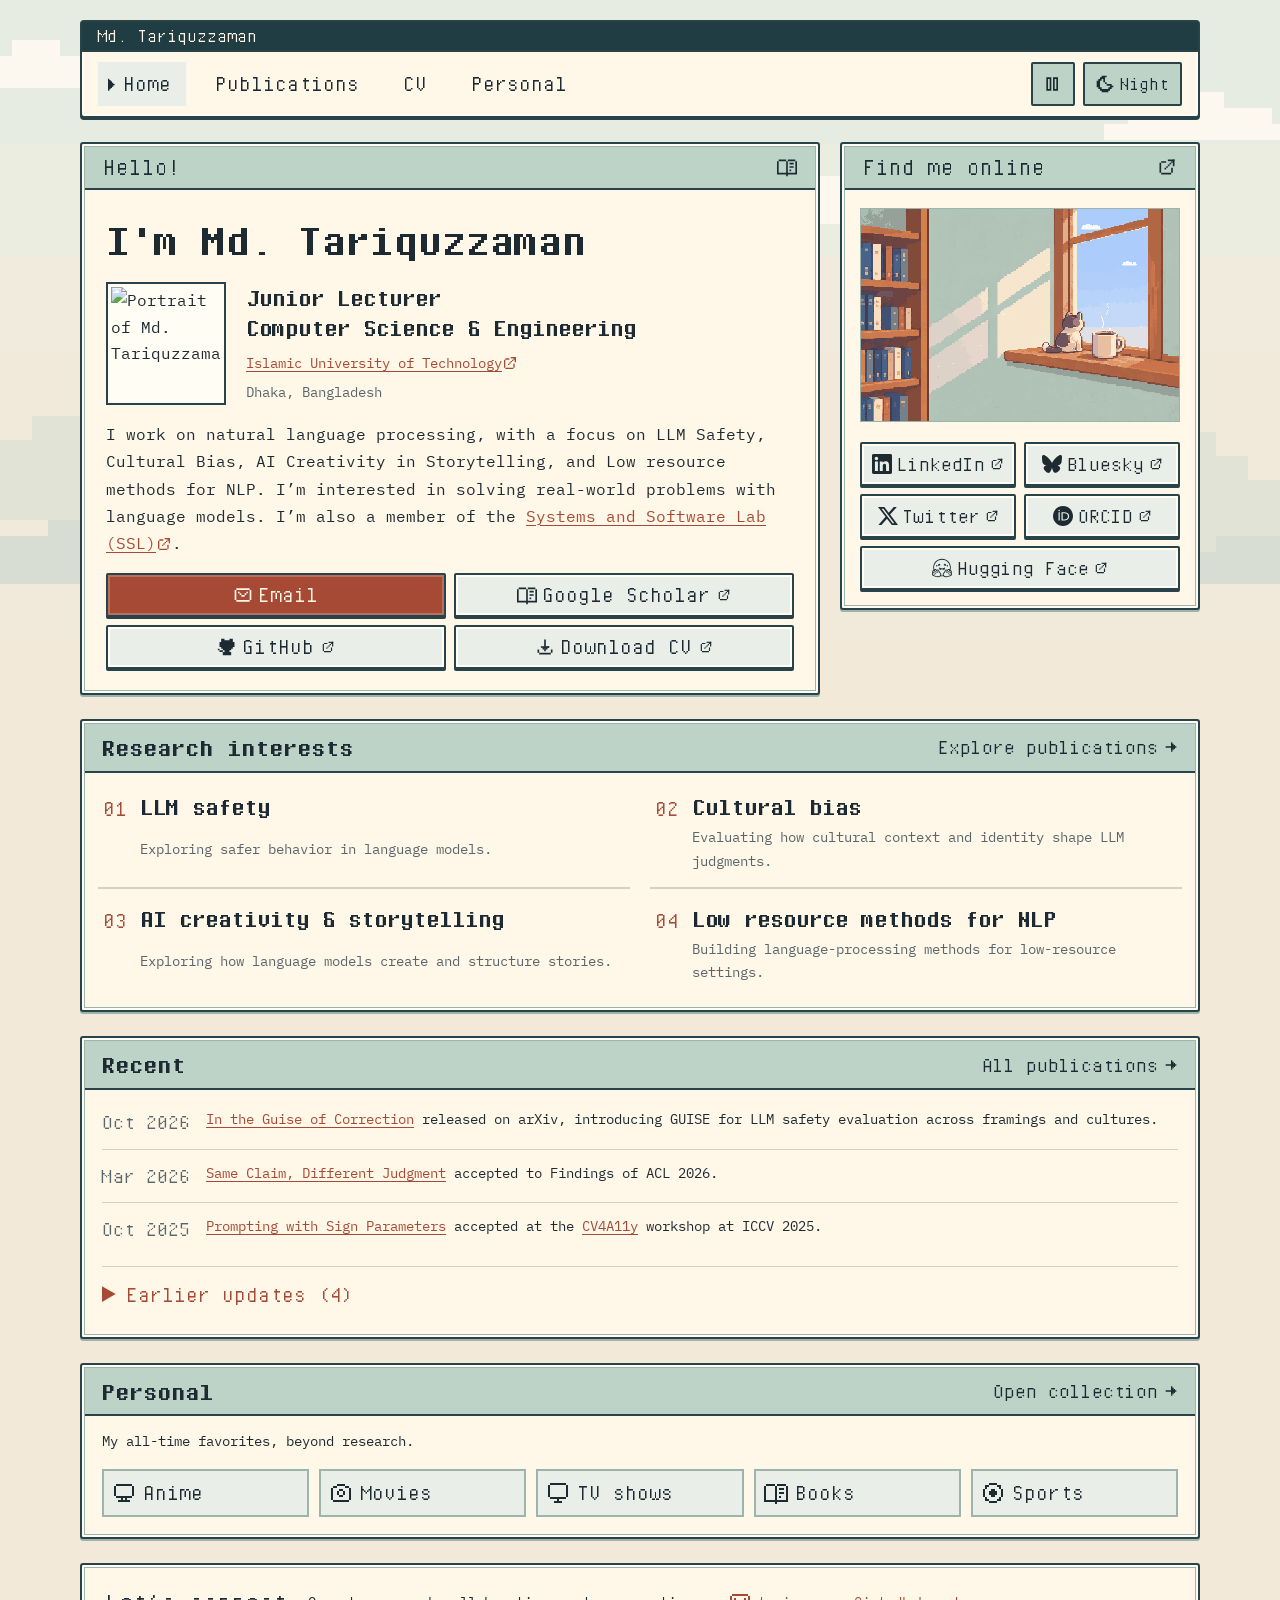
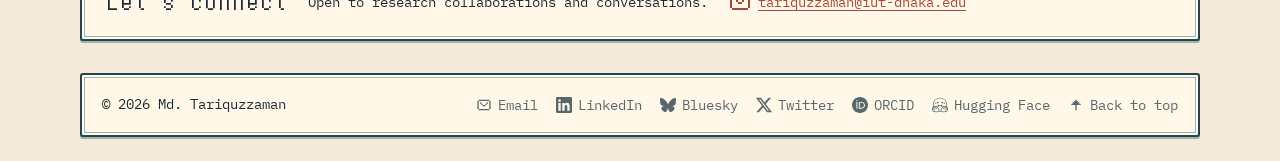
==== index.html @ 5f1f8a16 "Update research interests and publication tags" ====
<!doctype html><html lang="en"><head><meta charset="utf-8"><meta name="viewport" content="width=device-width,initial-scale=1"><script>try{const theme=localStorage.getItem("tariq-theme");if(theme==="light"||theme==="dark")document.documentElement.dataset.theme=theme;}catch(_){}</script><title>Md. Tariquzzaman · Junior Lecturer &amp; NLP Researcher at IUT</title><meta name="description" content="LLM safety, cultural bias, AI creativity in storytelling, and research in low-resource NLP methods by Md. Tariquzzaman, Junior Lecturer at IUT."><meta name="robots" content="index,follow"><meta name="google-site-verification" content="boT_CMjz6ow5mcyZhAbCVE0JK2v9CAJwCu424PfT1U0"><meta name="msvalidate.01" content="E9CE5F8AA8FFFD3C486CAF3DAAAACB56"><meta name="theme-color" content="#f2e9d8" media="(prefers-color-scheme: light)"><meta name="theme-color" content="#181d30" media="(prefers-color-scheme: dark)"><link rel="canonical" href="https://mdtariquzzaman.github.io/"><meta property="og:type" content="website"><meta property="og:title" content="Md. Tariquzzaman · Junior Lecturer &amp; NLP Researcher at IUT"><meta property="og:description" content="LLM safety, cultural bias, AI creativity in storytelling, and research in low-resource NLP methods by Md. Tariquzzaman, Junior Lecturer at IUT."><meta property="og:url" content="https://mdtariquzzaman.github.io/"><meta property="og:image" content="https://mdtariquzzaman.github.io/profile.jpg"><meta property="og:image:alt" content="Md. Tariquzzaman"><meta name="twitter:card" content="summary"><meta name="twitter:site" content="@mdtariquzzaman_"><meta name="twitter:creator" content="@mdtariquzzaman_"><meta name="twitter:title" content="Md. Tariquzzaman · Junior Lecturer &amp; NLP Researcher at IUT"><meta name="twitter:description" content="LLM safety, cultural bias, AI creativity in storytelling, and research in low-resource NLP methods by Md. Tariquzzaman, Junior Lecturer at IUT."><meta name="twitter:image" content="https://mdtariquzzaman.github.io/profile.jpg"><link rel="icon" href="assets/favicon.svg" type="image/svg+xml"><link rel="stylesheet" href="assets/style.css?v=20261018motion"><link rel="stylesheet" href="assets/interactions.css?v=20261018motion"><script type="application/ld+json">{"@context":"https://schema.org","@type":"Person","@id":"https://mdtariquzzaman.github.io/#person","name":"Md. Tariquzzaman","alternateName":["Tariquzzaman","Md Tariquzzaman","Tariquzzaman Md"],"jobTitle":"Junior Lecturer","url":"https://mdtariquzzaman.github.io/","image":"https://mdtariquzzaman.github.io/profile.jpg","affiliation":{"@type":"CollegeOrUniversity","name":"Islamic University of Technology","url":"https://www.iutoic-dhaka.edu/"},"memberOf":{"@type":"ResearchOrganization","name":"Systems and Software Lab","url":"https://cse.iutoic-dhaka.edu/ssl"},"alumniOf":{"@type":"CollegeOrUniversity","name":"Islamic University of Technology"},"knowsAbout":["LLM safety","Cultural bias","AI creativity & storytelling","Low resource methods for NLP"],"sameAs":["https://scholar.google.com/citations?user=LWB_NzwAAAAJ","https://github.com/mdtariquzzaman","https://www.linkedin.com/in/md-tariquzzaman/","https://bsky.app/profile/mdtariquzzaman.bsky.social","https://x.com/mdtariquzzaman_","https://orcid.org/0009-0002-3322-8741","https://huggingface.co/md-tariquzzaman"]}</script></head><body class="page-index"><a class="skip-link" href="#main">Skip to content</a><header class="site-header"><div class="header-title-strip"><span class="header-title">Md. Tariquzzaman</span><div class="header-controls"><button class="motion-toggle motion-toggle-mobile" type="button" aria-pressed="false" aria-label="Pause animations" title="Pause animations"><svg class="icon icon-pause" viewBox="0 0 24 24" width="18" height="18" fill="currentColor" aria-hidden="true" focusable="false"><path d="M10 20H4V4h6v16Zm8-16v16h-6V4h6Zm-4 2v12h2V6h-2ZM6 18h2V6H6v12Z"/></svg><svg class="icon icon-play" viewBox="0 0 24 24" width="18" height="18" fill="currentColor" aria-hidden="true" focusable="false"><path d="M15 11h-2V9h2zm0 4h-2v-2h2zm-2 2h-2v-2h2zm0-8h-2V7h2zm-2-2H9V5h2zM9 21H7V3h2zm6-8h2v-2h-2zm-6 4h2v2H9z"/></svg></button><button class="theme-toggle theme-toggle-mobile" type="button" aria-label="Switch to dark theme" title="Switch to dark theme"><span aria-hidden="true">Day / night</span></button></div></div><div class="header-inner"><nav aria-label="Main navigation"><a href="index.html" aria-current="page"><svg class="icon nav-cursor" viewBox="0 0 24 24" width="18" height="18" fill="currentColor" aria-hidden="true" focusable="false"><path d="M6 4h2v2h2v2h2v2h2v2h2v2h-2v2h-2v2h-2v2H8v2H6V4z"/></svg><span>Home</span></a><a href="publications.html"><svg class="icon nav-cursor" viewBox="0 0 24 24" width="18" height="18" fill="currentColor" aria-hidden="true" focusable="false"><path d="M6 4h2v2h2v2h2v2h2v2h2v2h-2v2h-2v2h-2v2H8v2H6V4z"/></svg><span>Publications</span></a><a href="cv.html"><svg class="icon nav-cursor" viewBox="0 0 24 24" width="18" height="18" fill="currentColor" aria-hidden="true" focusable="false"><path d="M6 4h2v2h2v2h2v2h2v2h2v2h-2v2h-2v2h-2v2H8v2H6V4z"/></svg><span>CV</span></a><a href="personal.html"><svg class="icon nav-cursor" viewBox="0 0 24 24" width="18" height="18" fill="currentColor" aria-hidden="true" focusable="false"><path d="M6 4h2v2h2v2h2v2h2v2h2v2h-2v2h-2v2h-2v2H8v2H6V4z"/></svg><span>Personal</span></a></nav><div class="header-tools"><button class="motion-toggle motion-toggle-desktop" type="button" aria-pressed="false" aria-label="Pause animations" title="Pause animations"><svg class="icon icon-pause" viewBox="0 0 24 24" width="18" height="18" fill="currentColor" aria-hidden="true" focusable="false"><path d="M10 20H4V4h6v16Zm8-16v16h-6V4h6Zm-4 2v12h2V6h-2ZM6 18h2V6H6v12Z"/></svg><svg class="icon icon-play" viewBox="0 0 24 24" width="18" height="18" fill="currentColor" aria-hidden="true" focusable="false"><path d="M15 11h-2V9h2zm0 4h-2v-2h2zm-2 2h-2v-2h2zm0-8h-2V7h2zm-2-2H9V5h2zM9 21H7V3h2zm6-8h2v-2h-2zm-6 4h2v2H9z"/></svg></button><button class="theme-toggle theme-toggle-desktop" type="button" aria-label="Switch to dark theme" title="Switch to dark theme"><span aria-hidden="true">Day / night</span></button></div></div></header><div class="site-shell"><main id="main"><section class="introduction" aria-labelledby="intro-title">
  <div class="profile-window">
    <div class="window-title"><span>Hello!</span><svg class="icon" viewBox="0 0 24 24" width="18" height="18" fill="currentColor" aria-hidden="true" focusable="false"><path d="M2 3h9v2H2zM0 19h11v2H0zM13 3h9v2h-9zm0 16h11v2H13zM11 5h2v18h-2zM0 5h2v14H0zm22 0h2v14h-2zm-7 2h5v2h-5zm0 4h5v2h-5zm0 4h2v2h-2z"/></svg></div>
    <div class="profile-body">
      <div class="profile-content">
        <h1 id="intro-title">I'm <span class="nowrap">Md. Tariquzzaman</span></h1>
        <figure class="portrait"><img src="profile.jpg" width="699" height="715" alt="Portrait of Md. Tariquzzaman"></figure>
        <div class="profile-meta">
          <p class="profile-role">Junior Lecturer<br>Computer Science &amp; Engineering</p>
          <p class="profile-affiliation"><a href="https://www.iutoic-dhaka.edu/">Islamic University of Technology<svg class="icon icon-trail" viewBox="0 0 24 24" width="18" height="18" fill="currentColor" aria-hidden="true" focusable="false"><path d="M11 5H5v2h6V5ZM5 7H3v12h2V7Zm12 12H5v2h12v-2Zm2-6h-2v6h2v-6Zm-8 0H9v2h2v-2Zm2-2h-2v2h2v-2Zm2-2h-2v2h2V9Zm2-2h-2v2h2V7Zm2-2h-2v2h2V5Zm2-2h-2v8h2V3Z"/><path d="M21 3h-8v2h8V3Z"/></svg></a></p>
          <p class="profile-location">Dhaka, Bangladesh</p>
        </div>
        <div class="intro-copy">
          <p>I work on natural language processing, with a focus on LLM Safety, Cultural Bias, AI Creativity in Storytelling, and Low resource methods for NLP. I’m interested in solving real-world problems with language models. I’m also a member of the <a href="https://cse.iutoic-dhaka.edu/ssl">Systems and Software Lab (SSL)<svg class="icon icon-trail" viewBox="0 0 24 24" width="18" height="18" fill="currentColor" aria-hidden="true" focusable="false"><path d="M11 5H5v2h6V5ZM5 7H3v12h2V7Zm12 12H5v2h12v-2Zm2-6h-2v6h2v-6Zm-8 0H9v2h2v-2Zm2-2h-2v2h2v-2Zm2-2h-2v2h2V9Zm2-2h-2v2h2V7Zm2-2h-2v2h2V5Zm2-2h-2v8h2V3Z"/><path d="M21 3h-8v2h8V3Z"/></svg></a>.</p>
          <div class="link-row"><a class="btn" data-kind="mail" href="mailto:tariquzzaman@iut-dhaka.edu"><svg class="icon" viewBox="0 0 24 24" width="18" height="18" fill="currentColor" aria-hidden="true" focusable="false"><path d="M6 8h2v2H6zm2 2h2v2H8zm10-2h-2v2h2zm-2 2h-2v2h2zm-6 2h4v2h-4zM2 6h2v12H2zm18 0h2v12h-2zM4 4h16v2H4zm0 14h16v2H4z"/></svg><span>Email</span></a><a class="btn" data-kind="scholar" href="https://scholar.google.com/citations?user=LWB_NzwAAAAJ"><svg class="icon" viewBox="0 0 24 24" width="18" height="18" fill="currentColor" aria-hidden="true" focusable="false"><path d="M2 3h9v2H2zM0 19h11v2H0zM13 3h9v2h-9zm0 16h11v2H13zM11 5h2v18h-2zM0 5h2v14H0zm22 0h2v14h-2zm-7 2h5v2h-5zm0 4h5v2h-5zm0 4h2v2h-2z"/></svg><span>Google Scholar</span><svg class="icon icon-trail" viewBox="0 0 24 24" width="18" height="18" fill="currentColor" aria-hidden="true" focusable="false"><path d="M11 5H5v2h6V5ZM5 7H3v12h2V7Zm12 12H5v2h12v-2Zm2-6h-2v6h2v-6Zm-8 0H9v2h2v-2Zm2-2h-2v2h2v-2Zm2-2h-2v2h2V9Zm2-2h-2v2h2V7Zm2-2h-2v2h2V5Zm2-2h-2v8h2V3Z"/><path d="M21 3h-8v2h8V3Z"/></svg></a><a class="btn" data-kind="github" href="https://github.com/mdtariquzzaman"><svg class="icon" viewBox="0 0 24 24" width="18" height="18" fill="currentColor" aria-hidden="true" focusable="false"><path d="M19 14h-2v2h-2v2h2v4H7v-4H3v-2H1v-2h2v2h4v-2H5v-2H3V6h2V2h4v2h6V2h4v4h2v6h-2v2ZM7 18h2v-2H7v2Z"/></svg><span>GitHub</span><svg class="icon icon-trail" viewBox="0 0 24 24" width="18" height="18" fill="currentColor" aria-hidden="true" focusable="false"><path d="M11 5H5v2h6V5ZM5 7H3v12h2V7Zm12 12H5v2h12v-2Zm2-6h-2v6h2v-6Zm-8 0H9v2h2v-2Zm2-2h-2v2h2v-2Zm2-2h-2v2h2V9Zm2-2h-2v2h2V7Zm2-2h-2v2h2V5Zm2-2h-2v8h2V3Z"/><path d="M21 3h-8v2h8V3Z"/></svg></a><a class="btn" data-kind="cv" href="files/cv/tariq.pdf" target="_blank" rel="noopener"><svg class="icon" viewBox="0 0 24 24" width="18" height="18" fill="currentColor" aria-hidden="true" focusable="false"><path d="M21 15v4h-2v-4zm-2 4v2H5v-2zM5 15v4H3v-4zm8-12v14h-2V3z"/><path d="M7 11v2h10v-2zm2 2v2h2v-2zm4 0v2h2v-2z"/><path d="M15 11v2h2v-2z"/></svg><span>Download CV</span><svg class="icon icon-trail" viewBox="0 0 24 24" width="18" height="18" fill="currentColor" aria-hidden="true" focusable="false"><path d="M11 5H5v2h6V5ZM5 7H3v12h2V7Zm12 12H5v2h12v-2Zm2-6h-2v6h2v-6Zm-8 0H9v2h2v-2Zm2-2h-2v2h2v-2Zm2-2h-2v2h2V9Zm2-2h-2v2h2V7Zm2-2h-2v2h2V5Zm2-2h-2v8h2V3Z"/><path d="M21 3h-8v2h8V3Z"/></svg></a></div>
        </div>
      </div>
    </div>
  </div>
  <aside class="social-window game-window" aria-labelledby="social-title">
    <div class="window-title"><h2 id="social-title">Find me online</h2><svg class="icon icon-trail" viewBox="0 0 24 24" width="18" height="18" fill="currentColor" aria-hidden="true" focusable="false"><path d="M11 5H5v2h6V5ZM5 7H3v12h2V7Zm12 12H5v2h12v-2Zm2-6h-2v6h2v-6Zm-8 0H9v2h2v-2Zm2-2h-2v2h2v-2Zm2-2h-2v2h2V9Zm2-2h-2v2h2V7Zm2-2h-2v2h2V5Zm2-2h-2v8h2V3Z"/><path d="M21 3h-8v2h8V3Z"/></svg></div>
    <div class="social-body">
      <figure class="profile-art" data-scene="reading-corner">
        <picture class="study-picture">
          <source media="(prefers-color-scheme: dark)" srcset="assets/illustrations/reading-corner-night.gif">
          <img src="assets/illustrations/reading-corner-day.gif" width="512" height="341" alt="Pixel illustration of a cat looking out a window beside a bookshelf and coffee cup, with its tail gently moving." decoding="async" fetchpriority="high">
        </picture>
      </figure>
      <nav class="social-links" aria-label="Social profiles"><a class="btn" data-kind="linkedin" href="https://www.linkedin.com/in/md-tariquzzaman/"><svg class="icon" viewBox="0 0 24 24" width="18" height="18" fill="currentColor" aria-hidden="true" focusable="false"><path d="M20.447 20.452h-3.554v-5.569c0-1.328-.027-3.037-1.852-3.037-1.853 0-2.136 1.445-2.136 2.939v5.667H9.351V9h3.414v1.561h.046c.477-.9 1.637-1.85 3.37-1.85 3.601 0 4.267 2.37 4.267 5.455v6.286zM5.337 7.433c-1.144 0-2.063-.926-2.063-2.065 0-1.138.92-2.063 2.063-2.063 1.14 0 2.064.925 2.064 2.063 0 1.139-.925 2.065-2.064 2.065zm1.782 13.019H3.555V9h3.564v11.452zM22.225 0H1.771C.792 0 0 .774 0 1.729v20.542C0 23.227.792 24 1.771 24h20.451C23.2 24 24 23.227 24 22.271V1.729C24 .774 23.2 0 22.222 0h.003z"/></svg><span>LinkedIn</span><svg class="icon icon-trail" viewBox="0 0 24 24" width="18" height="18" fill="currentColor" aria-hidden="true" focusable="false"><path d="M11 5H5v2h6V5ZM5 7H3v12h2V7Zm12 12H5v2h12v-2Zm2-6h-2v6h2v-6Zm-8 0H9v2h2v-2Zm2-2h-2v2h2v-2Zm2-2h-2v2h2V9Zm2-2h-2v2h2V7Zm2-2h-2v2h2V5Zm2-2h-2v8h2V3Z"/><path d="M21 3h-8v2h8V3Z"/></svg></a><a class="btn" data-kind="bluesky" href="https://bsky.app/profile/mdtariquzzaman.bsky.social"><svg class="icon" viewBox="0 0 24 24" width="18" height="18" fill="currentColor" aria-hidden="true" focusable="false"><path d="M12 10.8c-1.087-2.114-4.046-6.053-6.798-7.995C2.566.944 1.561 1.266.902 1.565.139 1.908 0 3.08 0 3.768c0 .69.378 5.65.624 6.479.815 2.736 3.713 3.66 6.383 3.364.136-.02.275-.039.415-.056-.138.022-.276.04-.415.056-3.912.58-7.387 2.005-2.83 7.078 5.013 5.19 6.87-1.113 7.823-4.308.953 3.195 2.05 9.271 7.733 4.308 4.267-4.308 1.172-6.498-2.74-7.078a8.741 8.741 0 0 1-.415-.056c.14.017.279.036.415.056 2.67.297 5.568-.628 6.383-3.364.246-.828.624-5.79.624-6.478 0-.69-.139-1.861-.902-2.206-.659-.298-1.664-.62-4.3 1.24C16.046 4.748 13.087 8.687 12 10.8Z"/></svg><span>Bluesky</span><svg class="icon icon-trail" viewBox="0 0 24 24" width="18" height="18" fill="currentColor" aria-hidden="true" focusable="false"><path d="M11 5H5v2h6V5ZM5 7H3v12h2V7Zm12 12H5v2h12v-2Zm2-6h-2v6h2v-6Zm-8 0H9v2h2v-2Zm2-2h-2v2h2v-2Zm2-2h-2v2h2V9Zm2-2h-2v2h2V7Zm2-2h-2v2h2V5Zm2-2h-2v8h2V3Z"/><path d="M21 3h-8v2h8V3Z"/></svg></a><a class="btn" data-kind="x" href="https://x.com/mdtariquzzaman_"><svg class="icon" viewBox="0 0 24 24" width="18" height="18" fill="currentColor" aria-hidden="true" focusable="false"><path d="M18.901 1.153h3.68l-8.04 9.19L24 22.846h-7.406l-5.8-7.584-6.638 7.584H.474l8.6-9.83L0 1.154h7.594l5.243 6.932ZM17.61 20.644h2.039L6.486 3.24H4.298Z"/></svg><span>Twitter</span><svg class="icon icon-trail" viewBox="0 0 24 24" width="18" height="18" fill="currentColor" aria-hidden="true" focusable="false"><path d="M11 5H5v2h6V5ZM5 7H3v12h2V7Zm12 12H5v2h12v-2Zm2-6h-2v6h2v-6Zm-8 0H9v2h2v-2Zm2-2h-2v2h2v-2Zm2-2h-2v2h2V9Zm2-2h-2v2h2V7Zm2-2h-2v2h2V5Zm2-2h-2v8h2V3Z"/><path d="M21 3h-8v2h8V3Z"/></svg></a><a class="btn" data-kind="orcid" href="https://orcid.org/0009-0002-3322-8741"><svg class="icon" viewBox="0 0 24 24" width="18" height="18" fill="currentColor" aria-hidden="true" focusable="false"><path d="M12 0C5.372 0 0 5.372 0 12s5.372 12 12 12 12-5.372 12-12S18.628 0 12 0zM7.369 4.378c.525 0 .947.431.947.947s-.422.947-.947.947a.95.95 0 0 1-.947-.947c0-.525.422-.947.947-.947zm-.722 3.038h1.444v10.041H6.647V7.416zm3.562 0h3.9c3.712 0 5.344 2.653 5.344 5.025 0 2.578-2.016 5.025-5.325 5.025h-3.919V7.416zm1.444 1.303v7.444h2.297c3.272 0 4.022-2.484 4.022-3.722 0-2.016-1.284-3.722-4.097-3.722h-2.222z"/></svg><span>ORCID</span><svg class="icon icon-trail" viewBox="0 0 24 24" width="18" height="18" fill="currentColor" aria-hidden="true" focusable="false"><path d="M11 5H5v2h6V5ZM5 7H3v12h2V7Zm12 12H5v2h12v-2Zm2-6h-2v6h2v-6Zm-8 0H9v2h2v-2Zm2-2h-2v2h2v-2Zm2-2h-2v2h2V9Zm2-2h-2v2h2V7Zm2-2h-2v2h2V5Zm2-2h-2v8h2V3Z"/><path d="M21 3h-8v2h8V3Z"/></svg></a><a class="btn" data-kind="huggingface" href="https://huggingface.co/md-tariquzzaman"><svg class="icon" viewBox="0 0 24 24" width="18" height="18" fill="currentColor" aria-hidden="true" focusable="false"><path d="M1.4446 11.5059c0 1.1021.1673 2.1585.4847 3.1563-.0378-.0028-.0691-.0058-.1058-.0058-.4209 0-.8015.16-1.0704.4512-.3454.3737-.4984.8335-.4316 1.293a1.576 1.576 0 0 0 .2148.5978c-.2319.1864-.4018.4456-.4844.7578-.0646.2448-.131.7543.2149 1.2794a1.4552 1.4552 0 0 0-.0625.1055c-.208.3923-.2207.8372-.0371 1.25.2783.6258.9696 1.1175 2.3126 1.6467.8356.3292 1.5988.5411 1.6056.543 1.1046.2847 2.104.4277 2.969.4277 1.4173 0 2.4754-.3849 3.1525-1.1446 1.538.2651 2.791.1403 3.592.006.6773.7555 1.7332 1.1387 3.1467 1.1387.8649 0 1.8643-.143 2.969-.4278.0068-.0019.77-.2138 1.6056-.543 1.343-.5292 2.0343-1.0208 2.3126-1.6466.1836-.4129.171-.8577-.037-1.25a1.4685 1.4685 0 0 0-.0626-.1056c.346-.525.2795-1.0346.2149-1.2793-.0826-.3122-.2525-.5714-.4844-.7579.11-.1816.1831-.3788.2148-.5977.0669-.4595-.0862-.9193-.4316-1.293-.2688-.2913-.6495-.4513-1.0704-.4513-.0209 0-.0376.0008-.0588.0018.3162-.9966.4846-2.0518.4846-3.1523 0-5.807-4.7362-10.5144-10.5789-10.5144-5.8426 0-10.5788 4.7073-10.5788 10.5144Zm10.5788-9.4831c5.2727 0 9.5476 4.246 9.5476 9.483a9.4201 9.4201 0 0 1-.2696 2.2365c-.0039-.0047-.0079-.011-.0117-.0156-.274-.3255-.6679-.5059-1.1075-.5059-.352 0-.714.1155-1.0763.3438-.2403.1517-.5058.422-.7793.7598-.2534-.3492-.608-.5832-1.0137-.6465a1.5174 1.5174 0 0 0-.2344-.0176c-.9263 0-1.4828.7993-1.6935 1.5177-.1046.2426-.6065 1.3482-1.3614 2.0978-1.1681 1.1601-1.4458 2.3534-.8396 3.6382-.843.1029-1.5836.0927-2.365-.006.5906-1.212.3626-2.4388-.8426-3.6322-.755-.7496-1.2568-1.8552-1.3614-2.0978-.2107-.7184-.7673-1.5177-1.6935-1.5177-.078 0-.1568.0054-.2344.0176-.4057.0633-.7604.2973-1.0137.6465-.2735-.3379-.539-.6081-.7794-.7598-.3622-.2283-.7243-.3438-1.0762-.3438-.4266 0-.8094.171-1.0821.4786a9.4208 9.4208 0 0 1-.2598-2.1936c0-5.237 4.2749-9.483 9.5475-9.483zM8.6443 7.0036c-.4838.0043-.9503.2667-1.1934.7227-.3536.6633-.1006 1.4873.5645 1.84.351.1862.4883-.5261.836-.6485.3107-.1095.841.399 1.0078.086.3536-.6634.1025-1.4874-.5625-1.84a1.3659 1.3659 0 0 0-.6524-.1602Zm6.8403 0c-.2199-.002-.4426.05-.6504.1602-.665.3526-.9181 1.1766-.5645 1.84.1669.313.6971-.1955 1.0079-.086.3476.1224.4867.8347.838.6485.6649-.3527.916-1.1767.5624-1.84-.243-.456-.7096-.7184-1.1934-.7227Zm-9.7565 1.418a.8768.8768 0 0 0-.877.877c0 .4846.3925.877.877.877a.8768.8768 0 0 0 .877-.877.8768.8768 0 0 0-.877-.877zm12.6434 0c-.4845 0-.879.3925-.879.877 0 .4846.3945.877.879.877a.8768.8768 0 0 0 .877-.877.8768.8768 0 0 0-.877-.877zM8.7927 11.459c-.179-.003-.2793.1107-.2793.416 0 .8097.3874 2.125 1.4279 2.924.207-.7123 1.3453-1.2832 1.5079-1.2012.2315.1167.2191.4417.6074.7266.3884-.285.374-.6098.6056-.7266.1627-.082 1.3009.4889 1.5079 1.2012 1.0404-.799 1.4278-2.1144 1.4278-2.924 0-1.2212-1.583.6402-3.5413.6485-1.4686-.0061-2.7266-1.0558-3.2639-1.0645zM4.312 14.4768c.5792.365 1.6964 2.2751 2.1056 3.0177.1371.2488.371.3536.582.3536.4188 0 .7465-.4138.0391-.9395-1.0636-.791-.6914-2.0846-.1836-2.1642a.4302.4302 0 0 1 .0664-.004c.4616 0 .666.7892.666.7892s.5959 1.4898 1.6213 2.508c.942.9356 1.062 1.703.4961 2.6661-.0164-.004-.0159.0236-.1484.2149-.1853.2673-.4322.4688-.7188.6152-.5062.2269-1.1397.2696-1.7833.2696-1.037 0-2.1017-.1824-2.6975-.336-.0293-.0075-3.6505-.9567-3.1916-1.8224.0771-.1454.2033-.2031.3633-.2031.6463 0 1.823.9551 2.3283.9551.113 0 .196-.0865.2285-.2031.2249-.8045-3.2787-1.0522-2.9846-2.1642.0519-.1967.193-.2757.3907-.2754.854 0 2.7704 1.4923 3.172 1.4923.0307 0 .0525-.0085.0645-.0274.2012-.3227.1096-.5865-1.3087-1.4395-1.4182-.8533-2.4315-1.329-1.8653-1.9416.0651-.0707.1574-.1015.2695-.1015.8611.0002 2.8948 1.84 2.8948 1.84s.5487.5683.8809.5683c.0762 0 .1416-.0315.1855-.1054.2355-.3946-2.1858-2.2183-2.3224-2.971-.0926-.51.0641-.7676.3555-.7676-.0006.008.1701-.0285.4942.1759zm16.2257.5918c-.1366.7526-2.5579 2.5764-2.3224 2.9709.044.074.1092.1055.1855.1055.3321 0 .881-.5684.881-.5684s2.0336-1.8397 2.8947-1.84c.1121 0 .2044.0308.2695.1016.5662.6125-.447 1.0882-1.8653 1.9415-1.4183.853-1.51 1.1168-1.3087 1.4396.012.0188.0337.0273.0644.0273.4016 0 2.3181-1.4923 3.1721-1.4923.1977-.0002.3388.0787.3907.2754.294 1.112-3.2095 1.3597-2.9846 2.1642.0325.1166.1156.2032.2285.2032.5054 0 1.682-.9552 2.3283-.9552.16 0 .2862.0577.3633.2032.459.8656-3.1623 1.8149-3.1916 1.8224-.5958.1535-1.6605.336-2.6975.336-.6351 0-1.261-.0409-1.7638-.2599-.2949-.1472-.5488-.3516-.7383-.625-.0411-.0682-.1026-.1476-.1426-.205-.5726-.9679-.455-1.7371.4903-2.676 1.0254-1.0182 1.6212-2.508 1.6212-2.508s.2044-.7891.666-.7891a.4318.4318 0 0 1 .0665.0039c.5078.0796.88 1.3732-.1836 2.1642-.7074.5257-.3797.9395.039.9395.211 0 .445-.1047.5821-.3535.4092-.7426 1.5264-2.6527 2.1056-3.0178.5588-.3524.99-.1816.8497.5918z"/></svg><span>Hugging Face</span><svg class="icon icon-trail" viewBox="0 0 24 24" width="18" height="18" fill="currentColor" aria-hidden="true" focusable="false"><path d="M11 5H5v2h6V5ZM5 7H3v12h2V7Zm12 12H5v2h12v-2Zm2-6h-2v6h2v-6Zm-8 0H9v2h2v-2Zm2-2h-2v2h2v-2Zm2-2h-2v2h2V9Zm2-2h-2v2h2V7Zm2-2h-2v2h2V5Zm2-2h-2v8h2V3Z"/><path d="M21 3h-8v2h8V3Z"/></svg></a></nav>
    </div>
  </aside>
</section>
<section class="section interest-section" aria-labelledby="interests-title">
  <div class="section-heading"><h2 id="interests-title">Research interests</h2><a href="publications.html">Explore publications<svg class="icon icon-trail" viewBox="0 0 24 24" width="18" height="18" fill="currentColor" aria-hidden="true" focusable="false"><path d="M4 11v2h16v-2zm12 2v2h2v-2zm-2 2v2h2v-2zm-2 2v2h2v-2zm4-6V9h2v2z"/><path d="M14 15V7h2v8zm-2 2V5h2v12z"/></svg></a></div>
  <div class="interest-grid">
    <a href="publications.html"><span class="index">01</span><span class="menu-cursor" aria-hidden="true"><svg class="icon" viewBox="0 0 24 24" width="18" height="18" fill="currentColor" aria-hidden="true" focusable="false"><path d="M6 4h2v2h2v2h2v2h2v2h2v2h-2v2h-2v2h-2v2H8v2H6V4z"/></svg></span><h3>LLM safety</h3><p>Exploring safer behavior in language models.</p></a>
    <a href="publications.html"><span class="index">02</span><span class="menu-cursor" aria-hidden="true"><svg class="icon" viewBox="0 0 24 24" width="18" height="18" fill="currentColor" aria-hidden="true" focusable="false"><path d="M6 4h2v2h2v2h2v2h2v2h2v2h-2v2h-2v2h-2v2H8v2H6V4z"/></svg></span><h3>Cultural bias</h3><p>Evaluating how cultural context and identity shape LLM judgments.</p></a>
    <a href="publications.html"><span class="index">03</span><span class="menu-cursor" aria-hidden="true"><svg class="icon" viewBox="0 0 24 24" width="18" height="18" fill="currentColor" aria-hidden="true" focusable="false"><path d="M6 4h2v2h2v2h2v2h2v2h2v2h-2v2h-2v2h-2v2H8v2H6V4z"/></svg></span><h3>AI creativity &amp; storytelling</h3><p>Exploring how language models create and structure stories.</p></a>
    <a href="publications.html"><span class="index">04</span><span class="menu-cursor" aria-hidden="true"><svg class="icon" viewBox="0 0 24 24" width="18" height="18" fill="currentColor" aria-hidden="true" focusable="false"><path d="M6 4h2v2h2v2h2v2h2v2h2v2h-2v2h-2v2h-2v2H8v2H6V4z"/></svg></span><h3>Low resource methods for NLP</h3><p>Building language-processing methods for low-resource settings.</p></a>
  </div>
</section>
<section class="section news-section" aria-labelledby="news-title"><div class="section-heading"><h2 id="news-title">Recent</h2><a href="publications.html">All publications<svg class="icon icon-trail" viewBox="0 0 24 24" width="18" height="18" fill="currentColor" aria-hidden="true" focusable="false"><path d="M4 11v2h16v-2zm12 2v2h2v-2zm-2 2v2h2v-2zm-2 2v2h2v-2zm4-6V9h2v2z"/><path d="M14 15V7h2v8zm-2 2V5h2v12z"/></svg></a></div><dl class="news"><div><dt>Oct 2026</dt><dd><a href="publications.html#guise">In the Guise of Correction</a> released on arXiv, introducing GUISE for LLM safety evaluation across framings and cultures.</dd></div><div><dt>Mar 2026</dt><dd><a href="publications.html#scenario-bias">Same Claim, Different Judgment</a> accepted to Findings of ACL 2026.</dd></div><div><dt>Oct 2025</dt><dd><a href="publications.html#sign-parameters">Prompting with Sign Parameters</a> accepted at the <a href="https://cv4a11y.github.io/ICCV2025/index.html">CV4A11y</a> workshop at ICCV 2025.</dd></div></dl><details class="news-archive"><summary>Earlier updates <span class="archive-count">(4)</span></summary><dl class="news"><div><dt>Dec 2024</dt><dd><a href="publications.html#bda">BDA: Bangla Text Data Augmentation Framework</a> released on arXiv.</dd></div><div><dt>Sep 2024</dt><dd>Joined <a href="https://www.iutoic-dhaka.edu/">IUT</a> as a Junior Lecturer in CSE and started my M.Sc. in CSE.</dd></div><div><dt>Jun 2024</dt><dd>Completed my B.Sc. in CSE at <a href="https://www.iutoic-dhaka.edu/">IUT</a>.</dd></div><div><dt>Dec 2023</dt><dd><a href="publications.html#informal-bangla">A Novel Informal Bangla FastText Embedding</a> received the <a href="https://blp-workshop.github.io/2023/awards">Best Shared Task Paper Award</a> at BLP @ EMNLP 2023.</dd></div></dl></details></section>
<section class="section personal-teaser" aria-labelledby="personal-title"><div class="section-heading"><h2 id="personal-title">Personal</h2><a href="personal.html">Open collection<svg class="icon icon-trail" viewBox="0 0 24 24" width="18" height="18" fill="currentColor" aria-hidden="true" focusable="false"><path d="M4 11v2h16v-2zm12 2v2h2v-2zm-2 2v2h2v-2zm-2 2v2h2v-2zm4-6V9h2v2z"/><path d="M14 15V7h2v8zm-2 2V5h2v12z"/></svg></a></div><p>My all-time favorites, beyond research.</p><ul class="topic-grid" role="list"><li><a href="personal.html#anime"><svg class="icon" viewBox="0 0 24 24" width="18" height="18" fill="currentColor" aria-hidden="true" focusable="false"><path d="M4 3h16v2H4zM2 5h2v10H2zm2 10h16v2H4zM20 5h2v10h-2zM6 19h12v2H6zm3-2h2v2H9zm4 0h2v2h-2z"/></svg><h3>Anime</h3></a></li><li><a href="personal.html#movies"><svg class="icon" viewBox="0 0 24 24" width="18" height="18" fill="currentColor" aria-hidden="true" focusable="false"><path d="M4 5h4v2H4zm4-2h8v2H8zm8 2h4v2h-4zM2 7h2v12H2zm2 12h16v2H4zM20 7h2v12h-2zM10 8h4v2h-4zm0 6h4v2h-4zm-2-4h2v4H8zm6 0h2v4h-2z"/></svg><h3>Movies</h3></a></li><li><a href="personal.html#tv"><svg class="icon" viewBox="0 0 24 24" width="18" height="18" fill="currentColor" aria-hidden="true" focusable="false"><path d="M4 2h16v2H4zm0 14h16v2H4zM2 4h2v12H2zm18 0h2v12h-2zm-9 14h2v2h-2zm-3 2h8v2H8z"/></svg><h3>TV shows</h3></a></li><li><a href="personal.html#books"><svg class="icon" viewBox="0 0 24 24" width="18" height="18" fill="currentColor" aria-hidden="true" focusable="false"><path d="M2 3h9v2H2zM0 19h11v2H0zM13 3h9v2h-9zm0 16h11v2H13zM11 5h2v18h-2zM0 5h2v14H0zm22 0h2v14h-2zm-7 2h5v2h-5zm0 4h5v2h-5zm0 4h2v2h-2z"/></svg><h3>Books</h3></a></li><li><a href="personal.html#sports"><svg class="icon" viewBox="0 0 24 24" width="18" height="18" fill="currentColor" aria-hidden="true" focusable="false"><path d="M8 2h8v2h4v4h2v8h-2v4h-4v2H8v-2H4v-4H2V8h2V4h4V2zm0 4H6v2H4v8h2v2h2v2h8v-2h2v-2h2V8h-2V6h-2V4H8v2zm2 2h4v2h2v4h-2v2h-4v-2H8v-4h2V8z" fill-rule="evenodd"/></svg><h3>Sports</h3></a></li></ul></section>
<aside class="contact-note"><span class="eyebrow">Let’s connect</span><p>Open to research collaborations and conversations.</p><a href="mailto:tariquzzaman@iut-dhaka.edu"><svg class="icon" viewBox="0 0 24 24" width="18" height="18" fill="currentColor" aria-hidden="true" focusable="false"><path d="M6 8h2v2H6zm2 2h2v2H8zm10-2h-2v2h2zm-2 2h-2v2h2zm-6 2h4v2h-4zM2 6h2v12H2zm18 0h2v12h-2zM4 4h16v2H4zm0 14h16v2H4z"/></svg><span>tariquzzaman@iut-dhaka.edu</span></a></aside>
</main><footer class="site-footer"><p>© 2026 Md. Tariquzzaman</p><div><a href="mailto:tariquzzaman@iut-dhaka.edu"><svg class="icon footer-icon" viewBox="0 0 24 24" width="18" height="18" fill="currentColor" aria-hidden="true" focusable="false"><path d="M6 8h2v2H6zm2 2h2v2H8zm10-2h-2v2h2zm-2 2h-2v2h2zm-6 2h4v2h-4zM2 6h2v12H2zm18 0h2v12h-2zM4 4h16v2H4zm0 14h16v2H4z"/></svg><span>Email</span></a><a href="https://www.linkedin.com/in/md-tariquzzaman/"><svg class="icon footer-icon" viewBox="0 0 24 24" width="18" height="18" fill="currentColor" aria-hidden="true" focusable="false"><path d="M20.447 20.452h-3.554v-5.569c0-1.328-.027-3.037-1.852-3.037-1.853 0-2.136 1.445-2.136 2.939v5.667H9.351V9h3.414v1.561h.046c.477-.9 1.637-1.85 3.37-1.85 3.601 0 4.267 2.37 4.267 5.455v6.286zM5.337 7.433c-1.144 0-2.063-.926-2.063-2.065 0-1.138.92-2.063 2.063-2.063 1.14 0 2.064.925 2.064 2.063 0 1.139-.925 2.065-2.064 2.065zm1.782 13.019H3.555V9h3.564v11.452zM22.225 0H1.771C.792 0 0 .774 0 1.729v20.542C0 23.227.792 24 1.771 24h20.451C23.2 24 24 23.227 24 22.271V1.729C24 .774 23.2 0 22.222 0h.003z"/></svg><span>LinkedIn</span></a><a href="https://bsky.app/profile/mdtariquzzaman.bsky.social"><svg class="icon footer-icon" viewBox="0 0 24 24" width="18" height="18" fill="currentColor" aria-hidden="true" focusable="false"><path d="M12 10.8c-1.087-2.114-4.046-6.053-6.798-7.995C2.566.944 1.561 1.266.902 1.565.139 1.908 0 3.08 0 3.768c0 .69.378 5.65.624 6.479.815 2.736 3.713 3.66 6.383 3.364.136-.02.275-.039.415-.056-.138.022-.276.04-.415.056-3.912.58-7.387 2.005-2.83 7.078 5.013 5.19 6.87-1.113 7.823-4.308.953 3.195 2.05 9.271 7.733 4.308 4.267-4.308 1.172-6.498-2.74-7.078a8.741 8.741 0 0 1-.415-.056c.14.017.279.036.415.056 2.67.297 5.568-.628 6.383-3.364.246-.828.624-5.79.624-6.478 0-.69-.139-1.861-.902-2.206-.659-.298-1.664-.62-4.3 1.24C16.046 4.748 13.087 8.687 12 10.8Z"/></svg><span>Bluesky</span></a><a href="https://x.com/mdtariquzzaman_"><svg class="icon footer-icon" viewBox="0 0 24 24" width="18" height="18" fill="currentColor" aria-hidden="true" focusable="false"><path d="M18.901 1.153h3.68l-8.04 9.19L24 22.846h-7.406l-5.8-7.584-6.638 7.584H.474l8.6-9.83L0 1.154h7.594l5.243 6.932ZM17.61 20.644h2.039L6.486 3.24H4.298Z"/></svg><span>Twitter</span></a><a href="https://orcid.org/0009-0002-3322-8741"><svg class="icon footer-icon" viewBox="0 0 24 24" width="18" height="18" fill="currentColor" aria-hidden="true" focusable="false"><path d="M12 0C5.372 0 0 5.372 0 12s5.372 12 12 12 12-5.372 12-12S18.628 0 12 0zM7.369 4.378c.525 0 .947.431.947.947s-.422.947-.947.947a.95.95 0 0 1-.947-.947c0-.525.422-.947.947-.947zm-.722 3.038h1.444v10.041H6.647V7.416zm3.562 0h3.9c3.712 0 5.344 2.653 5.344 5.025 0 2.578-2.016 5.025-5.325 5.025h-3.919V7.416zm1.444 1.303v7.444h2.297c3.272 0 4.022-2.484 4.022-3.722 0-2.016-1.284-3.722-4.097-3.722h-2.222z"/></svg><span>ORCID</span></a><a href="https://huggingface.co/md-tariquzzaman"><svg class="icon footer-icon" viewBox="0 0 24 24" width="18" height="18" fill="currentColor" aria-hidden="true" focusable="false"><path d="M1.4446 11.5059c0 1.1021.1673 2.1585.4847 3.1563-.0378-.0028-.0691-.0058-.1058-.0058-.4209 0-.8015.16-1.0704.4512-.3454.3737-.4984.8335-.4316 1.293a1.576 1.576 0 0 0 .2148.5978c-.2319.1864-.4018.4456-.4844.7578-.0646.2448-.131.7543.2149 1.2794a1.4552 1.4552 0 0 0-.0625.1055c-.208.3923-.2207.8372-.0371 1.25.2783.6258.9696 1.1175 2.3126 1.6467.8356.3292 1.5988.5411 1.6056.543 1.1046.2847 2.104.4277 2.969.4277 1.4173 0 2.4754-.3849 3.1525-1.1446 1.538.2651 2.791.1403 3.592.006.6773.7555 1.7332 1.1387 3.1467 1.1387.8649 0 1.8643-.143 2.969-.4278.0068-.0019.77-.2138 1.6056-.543 1.343-.5292 2.0343-1.0208 2.3126-1.6466.1836-.4129.171-.8577-.037-1.25a1.4685 1.4685 0 0 0-.0626-.1056c.346-.525.2795-1.0346.2149-1.2793-.0826-.3122-.2525-.5714-.4844-.7579.11-.1816.1831-.3788.2148-.5977.0669-.4595-.0862-.9193-.4316-1.293-.2688-.2913-.6495-.4513-1.0704-.4513-.0209 0-.0376.0008-.0588.0018.3162-.9966.4846-2.0518.4846-3.1523 0-5.807-4.7362-10.5144-10.5789-10.5144-5.8426 0-10.5788 4.7073-10.5788 10.5144Zm10.5788-9.4831c5.2727 0 9.5476 4.246 9.5476 9.483a9.4201 9.4201 0 0 1-.2696 2.2365c-.0039-.0047-.0079-.011-.0117-.0156-.274-.3255-.6679-.5059-1.1075-.5059-.352 0-.714.1155-1.0763.3438-.2403.1517-.5058.422-.7793.7598-.2534-.3492-.608-.5832-1.0137-.6465a1.5174 1.5174 0 0 0-.2344-.0176c-.9263 0-1.4828.7993-1.6935 1.5177-.1046.2426-.6065 1.3482-1.3614 2.0978-1.1681 1.1601-1.4458 2.3534-.8396 3.6382-.843.1029-1.5836.0927-2.365-.006.5906-1.212.3626-2.4388-.8426-3.6322-.755-.7496-1.2568-1.8552-1.3614-2.0978-.2107-.7184-.7673-1.5177-1.6935-1.5177-.078 0-.1568.0054-.2344.0176-.4057.0633-.7604.2973-1.0137.6465-.2735-.3379-.539-.6081-.7794-.7598-.3622-.2283-.7243-.3438-1.0762-.3438-.4266 0-.8094.171-1.0821.4786a9.4208 9.4208 0 0 1-.2598-2.1936c0-5.237 4.2749-9.483 9.5475-9.483zM8.6443 7.0036c-.4838.0043-.9503.2667-1.1934.7227-.3536.6633-.1006 1.4873.5645 1.84.351.1862.4883-.5261.836-.6485.3107-.1095.841.399 1.0078.086.3536-.6634.1025-1.4874-.5625-1.84a1.3659 1.3659 0 0 0-.6524-.1602Zm6.8403 0c-.2199-.002-.4426.05-.6504.1602-.665.3526-.9181 1.1766-.5645 1.84.1669.313.6971-.1955 1.0079-.086.3476.1224.4867.8347.838.6485.6649-.3527.916-1.1767.5624-1.84-.243-.456-.7096-.7184-1.1934-.7227Zm-9.7565 1.418a.8768.8768 0 0 0-.877.877c0 .4846.3925.877.877.877a.8768.8768 0 0 0 .877-.877.8768.8768 0 0 0-.877-.877zm12.6434 0c-.4845 0-.879.3925-.879.877 0 .4846.3945.877.879.877a.8768.8768 0 0 0 .877-.877.8768.8768 0 0 0-.877-.877zM8.7927 11.459c-.179-.003-.2793.1107-.2793.416 0 .8097.3874 2.125 1.4279 2.924.207-.7123 1.3453-1.2832 1.5079-1.2012.2315.1167.2191.4417.6074.7266.3884-.285.374-.6098.6056-.7266.1627-.082 1.3009.4889 1.5079 1.2012 1.0404-.799 1.4278-2.1144 1.4278-2.924 0-1.2212-1.583.6402-3.5413.6485-1.4686-.0061-2.7266-1.0558-3.2639-1.0645zM4.312 14.4768c.5792.365 1.6964 2.2751 2.1056 3.0177.1371.2488.371.3536.582.3536.4188 0 .7465-.4138.0391-.9395-1.0636-.791-.6914-2.0846-.1836-2.1642a.4302.4302 0 0 1 .0664-.004c.4616 0 .666.7892.666.7892s.5959 1.4898 1.6213 2.508c.942.9356 1.062 1.703.4961 2.6661-.0164-.004-.0159.0236-.1484.2149-.1853.2673-.4322.4688-.7188.6152-.5062.2269-1.1397.2696-1.7833.2696-1.037 0-2.1017-.1824-2.6975-.336-.0293-.0075-3.6505-.9567-3.1916-1.8224.0771-.1454.2033-.2031.3633-.2031.6463 0 1.823.9551 2.3283.9551.113 0 .196-.0865.2285-.2031.2249-.8045-3.2787-1.0522-2.9846-2.1642.0519-.1967.193-.2757.3907-.2754.854 0 2.7704 1.4923 3.172 1.4923.0307 0 .0525-.0085.0645-.0274.2012-.3227.1096-.5865-1.3087-1.4395-1.4182-.8533-2.4315-1.329-1.8653-1.9416.0651-.0707.1574-.1015.2695-.1015.8611.0002 2.8948 1.84 2.8948 1.84s.5487.5683.8809.5683c.0762 0 .1416-.0315.1855-.1054.2355-.3946-2.1858-2.2183-2.3224-2.971-.0926-.51.0641-.7676.3555-.7676-.0006.008.1701-.0285.4942.1759zm16.2257.5918c-.1366.7526-2.5579 2.5764-2.3224 2.9709.044.074.1092.1055.1855.1055.3321 0 .881-.5684.881-.5684s2.0336-1.8397 2.8947-1.84c.1121 0 .2044.0308.2695.1016.5662.6125-.447 1.0882-1.8653 1.9415-1.4183.853-1.51 1.1168-1.3087 1.4396.012.0188.0337.0273.0644.0273.4016 0 2.3181-1.4923 3.1721-1.4923.1977-.0002.3388.0787.3907.2754.294 1.112-3.2095 1.3597-2.9846 2.1642.0325.1166.1156.2032.2285.2032.5054 0 1.682-.9552 2.3283-.9552.16 0 .2862.0577.3633.2032.459.8656-3.1623 1.8149-3.1916 1.8224-.5958.1535-1.6605.336-2.6975.336-.6351 0-1.261-.0409-1.7638-.2599-.2949-.1472-.5488-.3516-.7383-.625-.0411-.0682-.1026-.1476-.1426-.205-.5726-.9679-.455-1.7371.4903-2.676 1.0254-1.0182 1.6212-2.508 1.6212-2.508s.2044-.7891.666-.7891a.4318.4318 0 0 1 .0665.0039c.5078.0796.88 1.3732-.1836 2.1642-.7074.5257-.3797.9395.039.9395.211 0 .445-.1047.5821-.3535.4092-.7426 1.5264-2.6527 2.1056-3.0178.5588-.3524.99-.1816.8497.5918z"/></svg><span>Hugging Face</span></a><a href="#main"><svg class="icon footer-icon" viewBox="0 0 24 24" width="18" height="18" fill="currentColor" aria-hidden="true" focusable="false"><path d="M11 20h2V4h-2zm2-12h2V6h-2zm2 2h2V8h-2zm2 2h2v-2h-2zm-6-4H9V6h2z"/><path d="M15 10H7V8h8zm2 2H5v-2h12z"/></svg><span>Back to top</span></a></div></footer></div><script src="assets/app.js?v=20261018motion"></script><script src="assets/scenes.js?v=20261018motion"></script></body></html>
---- assets/style.css ----
@font-face{font-family:Pixel Operator Mono;src:url('fonts/PixelOperatorMono.ttf') format('truetype');font-weight:400;font-style:normal;font-display:swap}
@font-face{font-family:Pixel Operator Mono;src:url('fonts/PixelOperatorMono-Bold.ttf') format('truetype');font-weight:700;font-style:normal;font-display:swap}
@font-face{font-family:IBM Plex Mono;src:url('fonts/IBMPlexMono-Regular.ttf') format('truetype');font-weight:400;font-style:normal;font-display:swap}
@font-face{font-family:IBM Plex Mono;src:url('fonts/IBMPlexMono-Medium.ttf') format('truetype');font-weight:500;font-style:normal;font-display:swap}
:root{
color-scheme:light;
--font:'IBM Plex Mono',ui-monospace,Menlo,Consolas,monospace;--mono:var(--font);--pixel:'Pixel Operator Mono',ui-monospace,monospace;
--bg:#f2e9d8;--card:#fff7e8;--ink:#1e2a32;--muted:#59666b;
--frame:#29434a;--frame-mid:#9cb4ac;--frame-light:#fffdf4;
--rule:#d6d0be;--hairline:var(--rule);--fill:#e9efe8;--fill-hover:#dbe6de;
--accent:#a64a35;--accent-strong:#843526;--accent-soft:#f6d2b8;
--button-bg:#a64a35;--button-hover:#843526;--button-ink:#fff7e8;
--title-bg:#bdd3c7;--title-ink:#1e2a32;--strip-bg:#203d43;--strip-ink:#fff7e8;
--gold:#795a26;--gold-bg:#f3e5aa;--gold-rule:#a88745;--glint:#fff;
--contents-marker:#a64a35;--contents-active-fill:#f6d2b8;--contents-label:var(--muted);
/* The sky's bands span the page width; its clouds, hills, moon and stars are
   the centered SVG (no JavaScript) or the live canvas in assets/scenes.js. */
--sky:url('sky-day.svg');
--sky-bands:linear-gradient(#e7ece2 0 22.5%,#ecede1 22.5% 40%,#f0ebdc 40% 55%,#f1eada 55% 100%);
--shadow-sm:0 2px 0 var(--frame);--shadow-md:0 2px 0 var(--frame);
--r-s:2px;--r-m:4px;--r-l:4px;--r-pill:2px;
--header-h:104px;--contents-height:0px;--shell:1120px;
--t-small:.875rem;--t-body:1rem;--t-title:1.125rem;--t-lead:1rem;--t-section:2rem;--t-page:3rem;
}
html[data-theme=dark]{
color-scheme:dark;
--bg:#181d30;--card:#262c43;--ink:#f0eadb;--muted:#bbc2d4;
--frame:#8791aa;--frame-mid:#46516c;--frame-light:#343b55;
--rule:#485169;--fill:#323b56;--fill-hover:#3d4866;
--accent:#e7b3a4;--accent-strong:#f3cec0;--accent-soft:#4a3945;
--button-bg:#e7b3a4;--button-hover:#f3cec0;--button-ink:#322a34;
--title-bg:#39445f;--title-ink:#e3e7f2;--strip-bg:#2d364e;--strip-ink:#f0eadb;
--gold:#f0d394;--gold-bg:#4c423b;--gold-rule:#bba26a;--glint:#fff4d6;
--contents-marker:#e7b3a4;--contents-active-fill:#4a3945;
--sky:url('sky-night.svg');
--sky-bands:linear-gradient(#20283f 0 22.5%,#20253b 22.5% 40%,#1d2236 40% 55%,#1b2033 55% 100%);
}
@media(prefers-color-scheme:dark){:root:not([data-theme=light]){
color-scheme:dark;
--bg:#181d30;--card:#262c43;--ink:#f0eadb;--muted:#bbc2d4;
--frame:#8791aa;--frame-mid:#46516c;--frame-light:#343b55;
--rule:#485169;--fill:#323b56;--fill-hover:#3d4866;
--accent:#e7b3a4;--accent-strong:#f3cec0;--accent-soft:#4a3945;
--button-bg:#e7b3a4;--button-hover:#f3cec0;--button-ink:#322a34;
--title-bg:#39445f;--title-ink:#e3e7f2;--strip-bg:#2d364e;--strip-ink:#f0eadb;
--gold:#f0d394;--gold-bg:#4c423b;--gold-rule:#bba26a;--glint:#fff4d6;
--contents-marker:#e7b3a4;--contents-active-fill:#4a3945;
--sky:url('sky-night.svg');
--sky-bands:linear-gradient(#20283f 0 22.5%,#20253b 22.5% 40%,#1d2236 40% 55%,#1b2033 55% 100%);
}}
*{box-sizing:border-box}
html{scroll-behavior:smooth;scroll-padding-top:calc(var(--header-h) + var(--contents-height) + 20px);-webkit-text-size-adjust:100%}
body{margin:0;color:var(--ink);background-color:var(--bg);background-image:var(--sky),var(--sky-bands);background-position:center top,0 0;background-size:2560px 640px,100% 640px;background-repeat:no-repeat;font-family:var(--font);font-size:var(--t-body);line-height:1.65}
::selection{background:var(--contents-active-fill);color:var(--ink)}
img{display:block;max-width:100%;height:auto}
h1,h2,h3,p,figure{margin:0}
.nowrap{white-space:nowrap}
/* The live sky (assets/scenes.js) replaces the SVG layer once its first frame is drawn. */
.pixel-sky{position:absolute;top:0;left:0;width:100%;height:640px;overflow:hidden;z-index:-1;pointer-events:none}
.pixel-sky canvas{position:absolute;top:0;display:block;image-rendering:pixelated}
html.sky-live body{background-image:none,var(--sky-bands)}
h1,h2{font-family:var(--pixel);font-weight:700;line-height:1.1;letter-spacing:0}
h1{font-size:var(--t-page)}
h2{font-size:var(--t-section)}
h3{font-size:var(--t-title);font-weight:500;line-height:1.5}
p{margin:0 0 12px}
strong{font-weight:500}
a{color:var(--accent);text-decoration:underline;text-underline-offset:3px;text-decoration-thickness:1px}
a:hover{color:var(--accent-strong)}
a:focus-visible,button:focus-visible,summary:focus-visible,[tabindex]:focus-visible{outline:3px solid var(--accent-strong);outline-offset:4px}
button,summary,a{-webkit-tap-highlight-color:transparent}
button{font:inherit}
[hidden]{display:none!important}
.icon{width:24px;height:24px;flex:0 0 auto;vertical-align:-6px}
.icon-trail{width:16px;height:16px;vertical-align:-3px}
.site-shell{width:min(var(--shell),calc(100% - 64px));margin:0 auto}
.site-header{position:sticky;top:0;z-index:50;width:min(var(--shell),calc(100% - 64px));margin:20px auto 0;border:2px solid var(--frame);border-radius:4px;background:var(--card);box-shadow:inset 0 0 0 2px var(--frame-light),0 2px 0 var(--frame)}
.header-title-strip{position:relative;display:flex;align-items:center;justify-content:space-between;gap:12px;background:var(--strip-bg);color:var(--strip-ink);padding:2px 16px;border-bottom:2px solid var(--frame);font-family:var(--pixel);font-size:20px;line-height:24px}
.header-title{flex:0 0 auto;white-space:nowrap}
.header-status{font-size:18px;opacity:.9}
.header-inner{height:64px;padding:8px 16px;display:flex;align-items:center;gap:16px}
.site-header nav{display:flex;gap:4px;margin:0;align-items:center}
.site-header nav a{display:flex;gap:4px;align-items:center;min-height:44px;padding:6px 12px 6px 4px;color:var(--ink);font-family:var(--pixel);font-size:24px;line-height:1;text-decoration:none;border:2px solid transparent}
.nav-cursor{width:16px;height:16px;visibility:hidden}
.site-header nav a[aria-current=page],.site-header nav a:hover,.site-header nav a:focus-visible{background:var(--fill)}
.site-header nav a[aria-current=page] .nav-cursor,.site-header nav a:hover .nav-cursor,.site-header nav a:focus-visible .nav-cursor{visibility:visible}
.theme-toggle{display:none;align-items:center;justify-content:center;gap:5px;min-height:44px;margin-left:auto;padding:5px 10px;background:var(--title-bg);color:var(--title-ink);border:2px solid var(--frame);border-radius:2px;font-family:var(--pixel);font-size:20px;line-height:1;cursor:pointer}
.js .theme-toggle-desktop{display:inline-flex}
.js .theme-toggle-mobile{display:none}
.theme-toggle .icon{width:20px;height:20px}
.header-tools{display:flex;align-items:center;gap:8px;margin-left:auto}
.header-tools .theme-toggle{margin-left:0}
.motion-toggle{display:none;align-items:center;justify-content:center;min-width:44px;min-height:44px;padding:5px;background:var(--title-bg);color:var(--title-ink);border:2px solid var(--frame);border-radius:2px;cursor:pointer}
.motion-toggle .icon{width:20px;height:20px}
.motion-toggle .icon-play,.motion-toggle[aria-pressed=true] .icon-pause{display:none}
.motion-toggle[aria-pressed=true] .icon-play{display:block}
.motion-toggle[aria-pressed=true]{background:var(--contents-active-fill)}
.js .motion-toggle-desktop{display:inline-flex}
/* Reading progress fills the title strip's lower edge in four-pixel steps (app.js). */
.read-progress{position:absolute;left:0;right:0;bottom:-2px;height:2px;pointer-events:none}
.read-progress span{display:block;width:0;height:100%;background:var(--accent)}
.nav-burger{display:none}
main{padding:24px 0 8px;min-height:60vh}
.game-window,.profile-window,.page-heading,.chapter,.personal-panel,.publication,.contents,.personal-nav,.contact-note,.site-footer,.interest-section,.news-section,.personal-teaser{border:2px solid var(--frame);border-radius:3px;background:var(--card);box-shadow:inset 0 0 0 2px var(--frame-light),inset 0 0 0 3px var(--frame-mid),0 2px 0 var(--frame-mid)}
.window-title,.section-heading,.chapter>h2,.personal-panel>h2,.publication-group>h2{display:flex;align-items:center;justify-content:space-between;gap:12px;background:var(--title-bg);color:var(--title-ink);border-bottom:2px solid var(--frame);font-family:var(--pixel);padding:6px 18px;font-size:26px;line-height:1.1}
.window-title{margin:3px 3px 0}
.window-title .icon{width:20px;height:20px}
.window-index{font-size:20px;color:var(--title-ink)}
.eyebrow,.meta,.index,.pub-year,.pub-status,.favorite-order{font-family:var(--pixel);font-size:22px;line-height:1.2;color:var(--muted)}
.eyebrow{display:block;margin-bottom:8px}
.lead{font-size:var(--t-lead);max-width:70ch;color:var(--muted)}
.page-heading{position:relative;max-width:none;padding:24px;margin-bottom:24px;border-top:10px solid var(--strip-bg)}
.page-heading .eyebrow{color:var(--muted)}
.page-heading h1{margin-bottom:10px}
.page-heading p:last-child{margin-bottom:0}
.page-heading .btn{margin-top:12px}
.introduction{display:grid;grid-template-columns:minmax(0,1fr) 360px;gap:20px;min-width:0;align-items:start}
.profile-window,.social-window{min-width:0}
.profile-body{padding:24px}
.profile-content{display:grid;grid-template-columns:120px minmax(0,1fr);gap:16px 20px;min-width:0}
.social-window{display:flex;flex-direction:column}
.social-window .window-title h2{font-size:26px;font-weight:400}
.social-body{display:flex;flex-direction:column;gap:20px;padding:18px}
.profile-art{margin:0;border:1px solid var(--frame-mid);background:var(--fill);overflow:hidden}
.profile-art img{width:100%;height:auto;aspect-ratio:3/2;object-fit:cover;object-position:center;image-rendering:pixelated}
.study-picture{display:block;width:100%}
.social-links{display:grid;grid-template-columns:repeat(2,minmax(0,1fr));gap:8px}
.social-links>.btn{font-size:22px;padding:6px;gap:5px}
.social-links>.btn:last-child:nth-child(odd){grid-column:1/-1}
.profile-content h1{grid-column:1/-1;font-size:48px;line-height:1.1;margin-bottom:0}
.portrait{margin:0;align-self:start}
.portrait img{width:120px;aspect-ratio:699/715;object-fit:contain;border:2px solid var(--frame);padding:3px;background:var(--frame-light)}
.portrait figcaption{display:none}
.profile-meta{align-self:center;min-width:0}
.profile-role{font-family:var(--pixel);font-size:26px;font-weight:700;line-height:1.15;margin-bottom:8px}
.profile-affiliation{font-size:14px;line-height:1.6;margin-bottom:6px}
.profile-location{font-size:14px;line-height:1.6;color:var(--muted);margin:0}
.intro-copy{grid-column:1/-1;min-width:0}
.intro-copy p{margin:0;line-height:1.7}
.intro-copy .link-row{display:grid;grid-template-columns:repeat(2,minmax(0,1fr));margin-top:16px}
.intro-copy .btn{white-space:normal;text-align:center}
.intro-copy .btn span{min-width:0}
.link-row{display:flex;flex-wrap:wrap;gap:8px;margin-top:16px}
a.btn,button.btn{display:inline-flex;align-items:center;justify-content:center;gap:6px;min-height:44px;padding:6px 10px;border:2px solid var(--frame);border-radius:2px;background:var(--fill);color:var(--ink);font-family:var(--pixel);font-size:24px;line-height:1;text-decoration:none;white-space:nowrap;cursor:pointer;box-shadow:inset 0 0 0 2px var(--frame-light),0 2px 0 var(--frame)}
a.btn:hover,button.btn:hover{background:var(--fill-hover);color:var(--ink);text-decoration:none}
.link-row>.btn:first-child,.publication-actions>.btn:first-child{background:var(--button-bg);color:var(--button-ink);box-shadow:inset 0 0 0 2px color-mix(in srgb,var(--button-bg),var(--button-ink) 22%),0 2px 0 var(--frame)}
.link-row>.btn:first-child:hover,.publication-actions>.btn:first-child:hover{background:var(--button-hover);color:var(--button-ink)}
.btn .icon{width:20px;height:20px}
.btn .icon-trail{width:14px;height:14px}
.section{margin-top:24px}
.section-heading{margin:3px 3px 0;padding:8px 16px}
.section-heading h2{margin:0;font-size:28px}
.section-heading>a{display:inline-flex;align-items:center;gap:5px;font-family:var(--pixel);font-size:22px;line-height:1;text-decoration:none;color:var(--title-ink);white-space:nowrap}
.section-heading>a:hover{text-decoration:underline}
.interest-grid{display:grid;grid-template-columns:repeat(2,minmax(0,1fr));padding:4px 16px 12px;gap:0 20px}
.interest-grid>a{position:relative;display:grid;grid-template-columns:28px minmax(0,1fr);gap:5px 8px;padding:16px 6px 14px;color:var(--ink);text-decoration:none;border-bottom:2px solid var(--rule)}
.interest-grid>a:nth-last-child(-n+2){border-bottom:0}
.interest-grid .index{grid-row:1/3;color:var(--accent);font-size:24px;line-height:1.3}
.interest-grid h3{font-family:var(--pixel);font-size:26px;line-height:1.1;font-weight:700}
.interest-grid p{grid-column:2;font-size:14px;line-height:1.65;color:var(--muted);margin:0}
.interest-grid>a:hover,.interest-grid>a:focus-visible{background:var(--fill)}
.menu-cursor{display:none}
.interest-grid>a:hover .index,.interest-grid>a:focus-visible .index{display:none}
.interest-grid>a:hover .menu-cursor,.interest-grid>a:focus-visible .menu-cursor{display:block;grid-column:1;grid-row:1/3;align-self:start}
.news{margin:0;padding:6px 20px 10px}
.news>div{display:grid;grid-template-columns:90px minmax(0,1fr);gap:14px;padding:12px 0;border-bottom:1px solid var(--rule)}
.news>div:last-child{border-bottom:0}
.news dt{font-family:var(--pixel);font-size:22px;line-height:1.3;color:var(--muted);white-space:nowrap}
.news dd{margin:0;font-size:14px;line-height:1.7}
.news-archive{margin:0 20px 14px;border-top:1px solid var(--rule)}
.news-archive>summary{font-family:var(--pixel);font-size:24px;color:var(--accent);padding:8px 0;min-height:44px;cursor:pointer}
.news-archive .news{padding:0}
.personal-teaser>p{padding:14px 20px 0;font-size:14px;margin:0}
.personal-topics{display:flex;flex-wrap:wrap;gap:8px;padding:16px 20px 20px}
.personal-topics a{display:inline-flex;align-items:center;gap:8px;min-height:44px;padding:5px 12px;border:2px solid var(--rule);color:var(--ink);font-family:var(--pixel);font-size:24px;line-height:1;text-decoration:none}
.personal-topics a:hover{background:var(--fill)}
.personal-topics a .icon{width:20px;height:20px}
.topic-grid{list-style:none;display:grid;grid-template-columns:repeat(5,minmax(0,1fr));gap:10px;margin:0;padding:16px 20px 20px}
.topic-grid li{min-width:0}
.topic-grid a{display:flex;align-items:center;gap:8px;min-height:48px;padding:8px;color:var(--ink);background:var(--fill);border:2px solid var(--frame-mid);text-decoration:none}
.topic-grid a:hover,.topic-grid a:focus-visible{background:var(--fill-hover)}
.topic-grid a .icon{width:24px;height:24px}
.topic-grid h3{min-width:0;font-family:var(--pixel);font-size:24px;line-height:1;font-weight:400}
.contact-note{margin-top:24px;padding:20px 24px;display:flex;align-items:center;gap:20px;flex-wrap:wrap}
.contact-note .eyebrow{font-size:28px;margin:0;color:var(--ink)}
.contact-note p{font-size:14px;margin:0;flex:0 1 auto}
.contact-note>a{display:inline-flex;align-items:center;gap:6px;font-size:14px;overflow-wrap:anywhere}
.site-footer{display:flex;justify-content:space-between;gap:16px;align-items:start;margin:24px 0;padding:18px 20px;font-size:14px}
.site-footer p{margin:0;white-space:nowrap}
.site-footer>div{display:flex;justify-content:flex-end;flex-wrap:wrap;gap:8px 18px}
.site-footer a{display:inline-flex;align-items:center;gap:6px;color:var(--muted);text-decoration:none;min-height:24px}
.site-footer a:hover{text-decoration:underline;color:var(--ink)}
.site-footer .footer-icon{width:16px;height:16px}
.reading-layout{display:grid;grid-template-columns:208px minmax(0,1fr);gap:20px;align-items:start}
.contents,.personal-nav{position:sticky;top:calc(var(--header-h) + 16px);display:flex;flex-direction:column;padding:8px;gap:2px;min-width:0}
.contents-current{display:none;align-items:center;gap:8px;width:max-content;max-width:100%;height:44px;margin:0;padding:6px 12px;color:var(--ink);font-family:var(--pixel);font-size:22px;line-height:1.1;white-space:nowrap;background:var(--contents-active-fill);border:2px solid var(--contents-marker);border-radius:3px;box-shadow:inset 0 0 0 2px var(--frame-light),inset 0 0 0 3px var(--frame-mid),0 2px 0 var(--frame-mid)}
.contents-current-content{display:flex;align-items:center;gap:8px;min-width:0}
.contents-current .icon{width:20px;height:20px;flex:0 0 auto}
.contents-current.is-changing{animation:contents-current-in 160ms steps(4,end) both}
@keyframes contents-current-in{from{opacity:0;transform:translateY(-6px)}to{opacity:1;transform:translateY(0)}}
.page-contents .eyebrow{font-size:20px;padding:8px 10px 6px;margin:0;border-bottom:1px solid var(--rule)}
.page-contents a{position:relative;display:flex;align-items:center;gap:8px;min-height:44px;padding:8px;color:var(--ink);font-family:var(--pixel);font-size:22px;line-height:1.1;text-decoration:none;border:2px solid transparent}
.page-contents a .icon{width:20px;height:20px}
.page-contents a:hover,.page-contents a:focus-visible{background:var(--fill)}
.page-contents a[aria-current=location]{background:var(--contents-active-fill);border-color:var(--contents-marker)}
.chapter,.personal-panel{padding:4px 18px 18px;margin-bottom:20px;scroll-margin-top:12px}
.chapter>h2,.personal-panel>h2{margin:0 -15px 12px;padding:8px 15px;font-size:28px}
.record{padding:14px 0;border-bottom:1px solid var(--rule)}
.record:last-child{padding-bottom:0;border-bottom:0}
.record .meta{font-size:22px;line-height:1.2;margin-bottom:8px}
.record h3{font-size:16px;font-weight:500;line-height:1.6;margin-bottom:6px}
.record p{font-size:14px;line-height:1.7;margin-bottom:6px}
.record p:last-child{margin-bottom:0}
.record .detail{color:var(--muted)}
.resource-list{display:grid;grid-template-columns:repeat(2,minmax(0,1fr));gap:12px;margin-top:14px}
.resource-list article{background:var(--fill);border:2px solid var(--frame-mid);padding:14px}
.resource-list h3{font-family:var(--pixel);font-size:26px;line-height:1.2;margin-bottom:8px}
.resource-list h3 a{display:inline-flex;align-items:center;gap:6px;text-decoration:none}
.resource-list p{font-size:14px;line-height:1.7;margin:0;color:var(--muted)}
.inline-contents{display:flex;flex-wrap:wrap;gap:8px 20px;font-size:14px}
.legacy-anchor,.area-anchor{display:block;scroll-margin-top:12px}
.skip-link{position:absolute;left:16px;top:-100px;z-index:100;padding:12px;background:var(--card);border:3px solid var(--frame);color:var(--ink)}
.skip-link:focus{top:12px}
@media(max-width:1000px){
.introduction{grid-template-columns:minmax(0,1fr) 340px;gap:16px}
.profile-body{padding:20px}
.social-body{padding:14px}
.social-links>.btn{font-size:20px;padding:6px 4px;gap:4px}
.social-links .btn .icon{width:18px;height:18px}
.social-links .btn .icon-trail{width:12px;height:12px}
.profile-content{grid-template-columns:104px minmax(0,1fr);gap:14px}
.portrait img{width:104px}
.profile-role{font-size:24px}
.profile-content h1{font-size:40px}
.reading-layout{grid-template-columns:180px minmax(0,1fr);gap:16px}
.page-contents a{font-size:20px;gap:6px}
.header-inner{gap:10px;padding:8px 12px}
.site-header nav a{padding-right:8px;font-size:22px}
}
@media(max-width:900px){
.introduction{grid-template-columns:minmax(0,1fr);gap:20px}
.profile-content{grid-template-columns:120px minmax(0,1fr)}
.social-body{padding:20px;width:100%;max-width:600px;margin:0 auto}
.portrait img{width:120px}
.profile-content h1{font-size:48px}
}
@media(max-width:800px){
.site-shell,.site-header{width:calc(100% - 32px)}
.site-footer{flex-direction:column}
.site-footer>div{justify-content:flex-start}
.header-status{display:none}
}
@media(max-width:760px){
.header-title-strip{padding:1px 10px;font-size:18px;line-height:22px}
.header-inner{height:auto;flex-wrap:wrap;gap:0 12px;padding:6px 8px}
.theme-toggle{order:1;margin-left:auto;min-height:44px;font-size:20px;padding:2px 8px}
.site-header nav{order:2;flex:1 1 100%;margin:0;justify-content:space-between;gap:0;overflow-x:auto;scrollbar-width:none}
.site-header nav::-webkit-scrollbar{display:none}
.site-header nav a{flex:0 0 auto;min-height:44px;padding:6px 4px 6px 0;font-size:22px;gap:0;white-space:nowrap}
.nav-cursor{width:12px;height:12px}
}
@media(max-width:600px){
:root{--header-h:132px;--t-page:2.5rem}
body{background-size:1706.67px 427px,100% 427px}
.site-shell,.site-header{width:calc(100% - 24px)}
.site-header{margin-top:12px}
.header-title-strip{padding:1px 10px;font-size:18px;line-height:22px}
.header-inner{height:auto;flex-wrap:wrap;gap:0 12px;padding:6px 8px}
.js .theme-toggle-desktop{display:none}
.js .theme-toggle-mobile{display:inline-flex;min-height:26px;font-size:14px;padding:1px 5px;gap:3px}
.theme-toggle .icon{width:16px;height:16px}
.js .motion-toggle-desktop{display:none}
.js .motion-toggle-mobile{display:inline-flex;min-width:26px;min-height:26px;padding:1px 3px}
.motion-toggle .icon{width:16px;height:16px}
.header-tools{display:none}
.pixel-sky{height:427px}
.site-header nav{order:2;flex:1 1 100%;margin:0;justify-content:space-between;gap:0;overflow-x:auto;scrollbar-width:none}
.site-header nav a{flex:0 0 auto;min-height:44px;padding:6px 2px 6px 0;font-size:18px;gap:0;white-space:nowrap}
.nav-cursor{width:12px;height:12px}
main{padding-top:16px}
.profile-body{padding:16px}
.social-body{display:flex;padding:16px;gap:16px}
.social-links{grid-template-columns:repeat(2,minmax(0,1fr))}
.profile-content{grid-template-columns:104px minmax(0,1fr);gap:14px}
.profile-content h1{font-size:32px}
.portrait img{width:104px}
.profile-role{font-size:22px}
.profile-affiliation,.profile-location{font-size:14px}
.intro-copy p{font-size:15px;line-height:1.75}
.intro-copy .link-row{display:grid;grid-template-columns:repeat(2,minmax(0,1fr));gap:8px}
.intro-copy .btn{padding:6px 4px;font-size:20px;gap:4px;white-space:normal;text-align:center}
.intro-copy .btn span{min-width:0}
.intro-copy .btn .icon{width:18px;height:18px}
.intro-copy .btn .icon-trail{width:12px;height:12px}
.window-title,.section-heading{padding:7px 12px}
.window-title,.section-heading h2{font-size:26px}
.section-heading{flex-wrap:wrap;gap:4px 12px}
.section-heading>a{font-size:20px}
.interest-grid{grid-template-columns:1fr;padding:2px 12px 8px;gap:0}
.interest-grid>a{padding:14px 4px}
.interest-grid>a:nth-last-child(-n+2){border-bottom:2px solid var(--rule)}
.interest-grid>a:last-child{border-bottom:0}
.interest-grid h3{font-size:26px}
.news{padding:4px 14px 8px}
.news>div{grid-template-columns:80px minmax(0,1fr);gap:12px}
.news dt{font-size:20px}
.news-archive{margin:0 14px 10px}
.personal-topics{gap:8px;padding:14px}
.personal-topics a{padding:4px 8px;font-size:22px}
.personal-teaser>p{padding:14px 14px 0}
.topic-grid{grid-template-columns:repeat(2,minmax(0,1fr));gap:8px;padding:14px}
.topic-grid h3{font-size:24px}
.contact-note{padding:16px;display:block}
.contact-note p{margin:8px 0}
.contact-note>a{font-size:14px;gap:4px}
.contact-note>a .icon{width:20px;height:20px}
.site-footer{padding:16px;margin-bottom:16px;font-size:14px}
.site-footer>div{gap:6px 14px}
.site-footer a{min-height:36px}
.page-heading{padding:18px;margin-bottom:16px}
.page-heading h1{font-size:40px}
.reading-layout{display:block}
.contents,.personal-nav{position:sticky;top:var(--header-h);z-index:40;flex-direction:row;flex-wrap:nowrap;gap:0;overflow-x:auto;padding:3px;margin:0 -12px 16px;border-radius:0;border-width:2px 0;box-shadow:none;scrollbar-width:none}
.contents::-webkit-scrollbar,.personal-nav::-webkit-scrollbar{display:none}
.page-contents .eyebrow{display:none}
.page-contents a{flex:0 0 auto;white-space:nowrap;min-height:44px;font-size:22px;padding:6px 12px;border:0;border-bottom:3px solid transparent}
.page-contents a[aria-current=location]{border-bottom-color:var(--contents-marker);background:var(--contents-active-fill)}
.page-contents[data-contents-enhanced]{display:block;height:0;overflow:visible;padding:0;margin:0;border:0;background:transparent;box-shadow:none;pointer-events:none}
.page-contents[data-contents-enhanced]>.eyebrow,.page-contents[data-contents-enhanced]>a{display:none}
.page-contents[data-contents-enhanced]>.contents-current{display:flex;position:absolute;top:0;left:0;visibility:hidden}
.page-contents[data-contents-visible]>.contents-current{visibility:visible}
.chapter,.personal-panel{padding:4px 14px 16px}
.chapter>h2,.personal-panel>h2{margin-left:-11px;margin-right:-11px;padding:8px 11px;font-size:26px}
.resource-list{grid-template-columns:1fr}
}
@media(max-width:360px){
.profile-body{padding:12px}
.social-body{padding:12px}
.profile-content{grid-template-columns:88px minmax(0,1fr);gap:12px}
.portrait img{width:88px}
.profile-content h1{font-size:32px}
.profile-role{font-size:20px}
.site-header nav a{font-size:16px;padding-right:2px}
.nav-cursor{width:10px;height:10px}
.intro-copy .btn{font-size:20px}
.contact-note>a{font-size:13px}
}
@media(prefers-reduced-motion:reduce){html{scroll-behavior:auto}*,*::before,*::after{animation:none!important;transition:none!important;scroll-behavior:auto!important}}
---- assets/interactions.css ----
/* Menus, field records and native drawers share the same frame language. */
.btn:active,.theme-toggle:active,.motion-toggle:active{transform:translateY(2px);box-shadow:inset 0 0 0 2px var(--frame-light)}
/* Pixel scenes (assets/scenes.js). The Home still-life's canvas lies over the
   GIF; a still frame paints the whole picture into it and hides the GIF. */
.profile-art{position:relative}
.scene-canvas{position:absolute;inset:0;display:block;width:100%;height:100%;object-fit:cover;image-rendering:pixelated;pointer-events:none}
.profile-art.is-still img{opacity:0}
/* Small motions, all in whole steps: a menu cursor nudges while an item is
   pointed at, icons hop once, drawers open like a game window, and an accepted
   seal catches the light the first time it scrolls into view (app.js). */
@keyframes cursor-nudge{50%{transform:translateX(2px)}}
.site-header nav a:hover .nav-cursor,.site-header nav a:focus-visible .nav-cursor,.interest-grid>a:hover .menu-cursor,.interest-grid>a:focus-visible .menu-cursor{animation:cursor-nudge .8s steps(1,end) infinite}
@keyframes icon-hop{0%{transform:translateY(-2px)}}
.social-links>.btn:hover>.icon:first-child,.topic-grid a:hover .icon,.personal-topics a:hover .icon,.back-to-top:hover .icon{animation:icon-hop .2s steps(1,end)}
@keyframes window-open{from{clip-path:inset(0 0 100% 0)}to{clip-path:inset(0)}}
.pub-drawer[open],.news-archive[open]{animation:window-open .16s steps(4,start)}
.accepted-head{position:relative}
.accepted-venue.is-glinting .accepted-head::before{content:'';position:absolute;left:16px;top:0;width:2px;height:2px;pointer-events:none;animation:seal-glint .72s steps(1,end) both}
@keyframes seal-glint{
  0%,100%{background:transparent;box-shadow:none}
  16%,84%{background:var(--glint);box-shadow:none}
  32%,68%{background:var(--glint);box-shadow:-2px 0 var(--glint),2px 0 var(--glint),0 -2px var(--glint),0 2px var(--glint)}
  50%{background:var(--glint);box-shadow:-2px 0 var(--glint),2px 0 var(--glint),0 -2px var(--glint),0 2px var(--glint),-4px 0 var(--gold-rule),4px 0 var(--gold-rule),0 -4px var(--gold-rule),0 4px var(--gold-rule)}
}
/* Day and night: the new palette dissolves in through a 4×4 ordered dither, two
   CSS pixels per mask pixel, in eight steps (View Transitions; app.js switches
   instantly without them or while motion is reduced or held). */
::view-transition-old(root),::view-transition-new(root){animation:none;mix-blend-mode:normal}
::view-transition-new(root){animation:theme-dither .44s linear both;-webkit-mask-size:8px 8px;mask-size:8px 8px;-webkit-mask-repeat:repeat;mask-repeat:repeat}
@keyframes theme-dither{
  0%{-webkit-mask-image:linear-gradient(transparent,transparent);mask-image:linear-gradient(transparent,transparent)}
  12.5%{-webkit-mask-image:url("data:image/svg+xml,%3Csvg xmlns='http://www.w3.org/2000/svg' width='4' height='4' shape-rendering='crispEdges'%3E%3Cpath d='M0 0h1v1H0zM2 2h1v1H2z'/%3E%3C/svg%3E");mask-image:url("data:image/svg+xml,%3Csvg xmlns='http://www.w3.org/2000/svg' width='4' height='4' shape-rendering='crispEdges'%3E%3Cpath d='M0 0h1v1H0zM2 2h1v1H2z'/%3E%3C/svg%3E")}
  25.0%{-webkit-mask-image:url("data:image/svg+xml,%3Csvg xmlns='http://www.w3.org/2000/svg' width='4' height='4' shape-rendering='crispEdges'%3E%3Cpath d='M0 0h1v1H0zM2 0h1v1H2zM0 2h1v1H0zM2 2h1v1H2z'/%3E%3C/svg%3E");mask-image:url("data:image/svg+xml,%3Csvg xmlns='http://www.w3.org/2000/svg' width='4' height='4' shape-rendering='crispEdges'%3E%3Cpath d='M0 0h1v1H0zM2 0h1v1H2zM0 2h1v1H0zM2 2h1v1H2z'/%3E%3C/svg%3E")}
  37.5%{-webkit-mask-image:url("data:image/svg+xml,%3Csvg xmlns='http://www.w3.org/2000/svg' width='4' height='4' shape-rendering='crispEdges'%3E%3Cpath d='M0 0h1v1H0zM2 0h1v1H2zM1 1h1v1H1zM0 2h1v1H0zM2 2h1v1H2zM3 3h1v1H3z'/%3E%3C/svg%3E");mask-image:url("data:image/svg+xml,%3Csvg xmlns='http://www.w3.org/2000/svg' width='4' height='4' shape-rendering='crispEdges'%3E%3Cpath d='M0 0h1v1H0zM2 0h1v1H2zM1 1h1v1H1zM0 2h1v1H0zM2 2h1v1H2zM3 3h1v1H3z'/%3E%3C/svg%3E")}
  50.0%{-webkit-mask-image:url("data:image/svg+xml,%3Csvg xmlns='http://www.w3.org/2000/svg' width='4' height='4' shape-rendering='crispEdges'%3E%3Cpath d='M0 0h1v1H0zM2 0h1v1H2zM1 1h1v1H1zM3 1h1v1H3zM0 2h1v1H0zM2 2h1v1H2zM1 3h1v1H1zM3 3h1v1H3z'/%3E%3C/svg%3E");mask-image:url("data:image/svg+xml,%3Csvg xmlns='http://www.w3.org/2000/svg' width='4' height='4' shape-rendering='crispEdges'%3E%3Cpath d='M0 0h1v1H0zM2 0h1v1H2zM1 1h1v1H1zM3 1h1v1H3zM0 2h1v1H0zM2 2h1v1H2zM1 3h1v1H1zM3 3h1v1H3z'/%3E%3C/svg%3E")}
  62.5%{-webkit-mask-image:url("data:image/svg+xml,%3Csvg xmlns='http://www.w3.org/2000/svg' width='4' height='4' shape-rendering='crispEdges'%3E%3Cpath d='M0 0h1v1H0zM1 0h1v1H1zM2 0h1v1H2zM1 1h1v1H1zM3 1h1v1H3zM0 2h1v1H0zM2 2h1v1H2zM3 2h1v1H3zM1 3h1v1H1zM3 3h1v1H3z'/%3E%3C/svg%3E");mask-image:url("data:image/svg+xml,%3Csvg xmlns='http://www.w3.org/2000/svg' width='4' height='4' shape-rendering='crispEdges'%3E%3Cpath d='M0 0h1v1H0zM1 0h1v1H1zM2 0h1v1H2zM1 1h1v1H1zM3 1h1v1H3zM0 2h1v1H0zM2 2h1v1H2zM3 2h1v1H3zM1 3h1v1H1zM3 3h1v1H3z'/%3E%3C/svg%3E")}
  75.0%{-webkit-mask-image:url("data:image/svg+xml,%3Csvg xmlns='http://www.w3.org/2000/svg' width='4' height='4' shape-rendering='crispEdges'%3E%3Cpath d='M0 0h1v1H0zM1 0h1v1H1zM2 0h1v1H2zM3 0h1v1H3zM1 1h1v1H1zM3 1h1v1H3zM0 2h1v1H0zM1 2h1v1H1zM2 2h1v1H2zM3 2h1v1H3zM1 3h1v1H1zM3 3h1v1H3z'/%3E%3C/svg%3E");mask-image:url("data:image/svg+xml,%3Csvg xmlns='http://www.w3.org/2000/svg' width='4' height='4' shape-rendering='crispEdges'%3E%3Cpath d='M0 0h1v1H0zM1 0h1v1H1zM2 0h1v1H2zM3 0h1v1H3zM1 1h1v1H1zM3 1h1v1H3zM0 2h1v1H0zM1 2h1v1H1zM2 2h1v1H2zM3 2h1v1H3zM1 3h1v1H1zM3 3h1v1H3z'/%3E%3C/svg%3E")}
  87.5%{-webkit-mask-image:url("data:image/svg+xml,%3Csvg xmlns='http://www.w3.org/2000/svg' width='4' height='4' shape-rendering='crispEdges'%3E%3Cpath d='M0 0h1v1H0zM1 0h1v1H1zM2 0h1v1H2zM3 0h1v1H3zM0 1h1v1H0zM1 1h1v1H1zM3 1h1v1H3zM0 2h1v1H0zM1 2h1v1H1zM2 2h1v1H2zM3 2h1v1H3zM1 3h1v1H1zM2 3h1v1H2zM3 3h1v1H3z'/%3E%3C/svg%3E");mask-image:url("data:image/svg+xml,%3Csvg xmlns='http://www.w3.org/2000/svg' width='4' height='4' shape-rendering='crispEdges'%3E%3Cpath d='M0 0h1v1H0zM1 0h1v1H1zM2 0h1v1H2zM3 0h1v1H3zM0 1h1v1H0zM1 1h1v1H1zM3 1h1v1H3zM0 2h1v1H0zM1 2h1v1H1zM2 2h1v1H2zM3 2h1v1H3zM1 3h1v1H1zM2 3h1v1H2zM3 3h1v1H3z'/%3E%3C/svg%3E")}
  100%{-webkit-mask-image:none;mask-image:none}
}
/* The header's motion button holds every animation still. */
html[data-motion=still] *,html[data-motion=still] *::before,html[data-motion=still] *::after{animation:none!important}
.publications-summary{display:flex;align-items:center;justify-content:space-between;gap:20px;padding:18px 24px;background:var(--card);border:2px solid var(--frame);border-radius:3px;box-shadow:inset 0 0 0 2px var(--frame-light),inset 0 0 0 3px var(--frame-mid);margin-bottom:8px}
.publication-metrics{display:grid;grid-template-columns:repeat(4,minmax(0,1fr));gap:20px;margin:0;flex:1}
.publication-metrics>div{display:flex;flex-direction:column-reverse}
.publication-metrics dt{display:flex;align-items:center;gap:5px;font-family:var(--pixel);font-size:22px;line-height:1.2;color:var(--muted)}
.publication-metrics dt .icon{width:20px;height:20px}
.publication-metrics dd{margin:0 0 6px;font-family:var(--pixel);font-size:40px;font-weight:700;line-height:1;font-variant-numeric:tabular-nums}
.publication-actions{display:flex;flex-wrap:wrap;gap:8px;width:230px;max-width:230px}
.publication-actions .btn{width:100%;font-size:22px}
.metrics-note{margin:12px 2px 24px;font-size:14px;color:var(--ink)}
.publication-group{margin-bottom:24px;scroll-margin-top:12px}
.publication-group>h2{justify-content:flex-start;border:2px solid var(--frame);border-radius:2px;margin-bottom:12px;font-size:28px;padding:8px 12px}
.publication-group>.publication-key{display:block;font-size:24px;font-weight:400;line-height:1.4}
.publication-key span{white-space:nowrap}
.header-controls{display:flex;align-items:center;gap:8px}
/* Back to top sits at the bottom right at every width, beside the content when
   the screen has room. With JavaScript it pops up once the page has scrolled
   down and tucks away near the top (app.js); without it, it stays in place. */
.back-to-top{position:fixed;right:max(16px,calc((100vw - var(--shell))/2 - 64px));bottom:max(16px,env(safe-area-inset-bottom));z-index:45;width:48px;height:48px;padding:10px}
.js .back-to-top:not(.is-shown){visibility:hidden}
.back-to-top.is-shown{animation:back-to-top-pop .16s steps(4,end) backwards}
@keyframes back-to-top-pop{from{opacity:0;transform:translateY(12px)}}
.back-to-top .icon{width:24px;height:24px}
.group-count{margin-left:auto;font-size:22px}
.empty-publications{padding:16px;background:var(--card);border:2px solid var(--frame-mid);font-size:14px}
.publication{display:grid;grid-template-columns:40px minmax(0,1fr);gap:12px;padding:20px;margin-bottom:16px;scroll-margin-top:12px}
.pub-year{font-size:26px;font-weight:700;line-height:1.1;color:var(--accent);padding-top:3px}
.pub-main{min-width:0}
.publication h3{font-size:18px;line-height:1.5;margin:0 0 10px;font-weight:500}
.publication h3 a{color:var(--ink);text-decoration:none}
.publication h3 a:hover{text-decoration:underline;color:var(--accent)}
.pub-status{font-size:20px;color:var(--muted);margin-bottom:8px}
.authors,.authors-full{font-size:14px;line-height:1.75;color:var(--muted);margin:0 0 12px}
.authors strong,.authors-full strong{color:var(--ink);font-weight:500}
.author-details{margin-bottom:12px}
.authors-summary{font-size:14px;color:var(--muted);line-height:1.7;min-height:44px;padding:8px 0;cursor:pointer}
.authors-full{padding:12px;background:var(--fill);border:1px solid var(--frame-mid);margin:0}
.venue{font-size:14px;color:var(--muted);font-style:italic;margin:0 0 12px;overflow-wrap:anywhere}
.accepted-venue{display:flex;align-items:center;gap:10px;width:100%;background:var(--gold-bg);border:1px solid var(--gold-rule);border-left:4px solid var(--gold-rule);padding:9px 10px;margin:0 0 12px}
.accepted-head{display:inline-flex;align-items:center;gap:6px;color:var(--gold)}
.accepted-head .icon{width:20px;height:20px}
.accepted-label{font-family:var(--pixel);font-size:22px;font-weight:700;text-transform:uppercase;line-height:1;white-space:nowrap}
.accepted-name{font-size:14px;font-weight:500;line-height:1.6;min-width:0}
.accepted-name a{color:var(--ink);text-decoration:none;overflow-wrap:anywhere}
.accepted-name a:hover{text-decoration:underline}
.accepted-name .icon{width:14px;height:14px;margin-left:4px}
.award{display:flex;align-items:center;gap:6px;color:var(--gold);font-size:14px;line-height:1.7;margin:10px 0}
.award a{color:inherit}
.pub-areas{display:flex;align-items:flex-start;gap:6px;margin:10px 0 0;font-size:14px;line-height:1.7;color:var(--muted)}
.pub-areas .icon{width:20px;height:20px;margin-top:2px}
.paper-links{gap:8px;margin-top:14px}
.paper-links .btn{font-size:22px;padding:6px 8px}
.paper-links .btn:first-child{background:var(--fill);color:var(--ink);box-shadow:inset 0 0 0 2px var(--frame-light),0 2px 0 var(--frame)}
.paper-links .btn:first-child:hover{background:var(--fill-hover);color:var(--ink)}
.paper-links .btn[data-kind=paper]{background:var(--button-bg);color:var(--button-ink);box-shadow:inset 0 0 0 2px color-mix(in srgb,var(--button-bg),var(--button-ink) 22%),0 2px 0 var(--frame)}
.paper-links .btn[data-kind=paper]:hover{background:var(--button-hover);color:var(--button-ink)}
.btn-split{display:inline-flex;min-width:0}
.btn-split .copy-citation{border-right:0;border-radius:2px 0 0 2px}
.btn-split .drawer-toggle{border-radius:0 2px 2px 0;padding:6px;min-width:44px}
.icon-chevron{width:16px;height:16px}
.drawer-toggle[aria-expanded=true]{background:var(--contents-active-fill);color:var(--ink)}
.drawer-toggle[aria-expanded=true] .icon-chevron{transform:rotate(180deg)}
.pub-drawer{margin-top:14px}
.pub-drawer>summary{font-family:var(--pixel);font-size:24px;line-height:1.2;color:var(--accent);padding:10px 0;min-height:44px;cursor:pointer}
.js .pub-drawer>summary{display:none}
.pub-drawer-body{padding:18px;background:var(--fill);border:2px solid var(--frame-mid);box-shadow:inset 0 0 0 2px var(--frame-light);margin-top:8px}
.js .pub-drawer-body{margin-top:0}
.paper-tldr-label{font-family:var(--pixel);font-size:26px;line-height:1.1;color:var(--ink);margin-bottom:8px}
.paper-tldr>p:not(.paper-tldr-label){font-size:15px;line-height:1.75}
.paper-abstract{margin-top:12px}
.paper-abstract>summary{font-family:var(--pixel);font-size:24px;line-height:1.2;min-height:44px;padding:8px 0;color:var(--accent);cursor:pointer}
.paper-abstract p{font-size:14px;line-height:1.8;margin-top:10px}
.figure-carousel{margin-top:18px;min-width:0}
.carousel-track{display:flex;align-items:flex-start;gap:0;overflow-x:auto;overflow-y:hidden;scroll-snap-type:x mandatory;scrollbar-width:thin;position:relative}
.carousel-slide{flex:0 0 100%;min-width:0;margin:0;scroll-snap-align:start}
.figure-frame{display:flex;align-items:center;justify-content:center;background:#fff;padding:10px;border:1px solid var(--frame-mid);min-height:200px}
.figure-frame img{max-width:100%;height:auto;max-height:420px;object-fit:contain}
.is-single .figure-frame{min-height:0}
.carousel-slide figcaption{margin-top:10px;font-size:14px;line-height:1.7;color:var(--muted)}
.figure-zoom{display:inline-block;margin-left:4px}
.carousel-controls{display:grid;grid-template-columns:minmax(44px,1fr) auto minmax(44px,1fr);align-items:center;gap:8px;margin-top:12px}
.carousel-step{display:inline-grid;place-items:center;min-width:44px;height:44px;border:2px solid var(--frame);background:var(--card);color:var(--ink);border-radius:2px;cursor:pointer}
.carousel-step:first-child{grid-column:1;grid-row:1;justify-self:end}
.carousel-step:last-child{grid-column:3;grid-row:1;justify-self:start}
.carousel-step:disabled{opacity:.45;cursor:default}
.carousel-dots{display:flex;flex-wrap:wrap;justify-content:center;grid-column:1/-1;grid-row:2;justify-self:center;gap:0;min-width:0;max-width:100%}
.carousel-dot{display:grid;place-items:center;width:32px;height:44px;background:none;border:0;color:var(--frame);cursor:pointer}
.carousel-dot::after{content:'';width:8px;height:8px;background:currentColor}
.carousel-dot[aria-current=true]{color:var(--accent-strong)}
.carousel-dot[aria-current=true]::after{width:12px;height:12px;box-shadow:0 0 0 2px var(--fill),0 0 0 4px currentColor}
.carousel-status{grid-column:2;grid-row:1;min-width:3em;text-align:center;font-family:var(--pixel);font-size:22px;font-variant-numeric:tabular-nums;color:var(--ink)}
.pub-cite pre{font-family:var(--mono);font-size:14px;line-height:1.75;white-space:pre-wrap;overflow-wrap:anywhere;max-height:320px;overflow:auto;margin:0}
.is-copied{background:var(--contents-active-fill)!important;color:var(--ink)!important}
#resources>h2{font-size:32px;background:var(--title-bg);color:var(--title-ink);border:2px solid var(--frame);padding:8px 12px}
.personal-layout{display:grid;grid-template-columns:180px minmax(0,1fr);gap:20px;align-items:start}
.personal-content{min-width:0}
.personal-panel h2{justify-content:flex-start;gap:10px}
.personal-panel h2 .icon{width:24px;height:24px}
.favorites-list{display:flex;flex-direction:column;list-style:none;gap:0;margin:16px 0 0;padding:0;border-top:1px solid var(--rule)}
.favorite-row{min-width:0;border-bottom:1px solid var(--rule)}
.favorite-link{display:grid;grid-template-columns:48px minmax(0,1fr) auto;align-items:center;gap:12px;padding:10px 6px;color:var(--ink);text-decoration:none}
.favorite-order{font-family:var(--pixel);font-size:24px;line-height:1;color:var(--accent);font-variant-numeric:tabular-nums}
.favorite-copy{display:flex;align-items:baseline;flex-wrap:wrap;gap:2px 12px;min-width:0}
.favorite-copy h3{font-size:16px;line-height:1.45;font-weight:500;overflow-wrap:anywhere}
.favorite-author{font-size:14px;line-height:1.6;color:var(--muted);margin:0;overflow-wrap:anywhere}
.favorite-arrow{color:var(--muted);line-height:1}
.favorite-link:focus-visible{background:var(--fill)}
@media(hover:hover){
.favorite-link:hover{background:var(--fill-hover);color:var(--accent-strong)}
}
@media(max-width:1260px){
/* Here the arrow overlaps the column, so the footer can scroll clear of it. */
.page-publications .site-footer{margin-bottom:76px}
}
@media(max-width:1000px){
.publications-summary{padding:16px;align-items:start}
.publication-metrics{gap:12px}
.publication-metrics dt{font-size:20px;flex-wrap:wrap;gap:4px}
.publication-metrics dt .icon{width:16px;height:16px}
.publication-actions{width:220px;max-width:220px}
.publication-actions .btn{font-size:20px}
.personal-layout{grid-template-columns:160px minmax(0,1fr);gap:16px}
}
@media(max-width:800px){
.publications-summary{display:block}
.publication-actions{width:auto;max-width:none;margin-top:18px}
.publication-actions .btn{width:auto;font-size:22px}
.publication{padding:18px 16px;grid-template-columns:32px minmax(0,1fr);gap:8px}
}
@media(max-width:600px){
.publication-metrics{gap:12px 16px;grid-template-columns:repeat(2,minmax(0,1fr))}
.back-to-top{right:12px;bottom:max(12px,env(safe-area-inset-bottom));width:44px;height:44px;padding:8px}
.page-publications .site-footer{margin-bottom:68px}
.publication-metrics dd{font-size:36px}
.publication-metrics dt{font-size:22px}
.publication-metrics dt .icon{width:20px;height:20px}
.publication-actions{gap:8px;flex-direction:column}
.publication-actions .btn{width:100%;font-size:22px;padding:6px 4px}
.metrics-note{margin-bottom:20px}
.publication{grid-template-columns:1fr;gap:8px;padding:16px}
.pub-year{font-size:24px;padding:0}
.publication h3{font-size:16px;line-height:1.6}
.accepted-venue{flex-direction:column;align-items:stretch;gap:6px;padding:10px}
.paper-links .btn{font-size:22px;flex:1 1 auto}
.paper-links .btn-split{flex:1 1 100%}
.paper-links .btn-split .copy-citation{flex:1}
.paper-links .btn-split .drawer-toggle{flex:0 0 44px}
.pub-drawer-body{padding:14px}
.figure-frame{padding:6px;min-height:0}
.carousel-controls{gap:4px}
.carousel-dots{display:none}
.carousel-status{font-size:24px}
.personal-layout{display:block}
.personal-panel{padding:2px 10px 12px}
.personal-panel>h2{margin-left:-7px;margin-right:-7px;padding:7px 9px;font-size:24px}
.personal-panel h2 .icon{width:20px;height:20px}
.personal-nav a{font-size:20px;padding-left:10px;padding-right:10px}
.favorites-list{margin-top:10px}
.favorite-link{grid-template-columns:32px minmax(0,1fr) 16px;gap:8px;padding:8px 2px}
.favorite-order{font-size:20px}
.favorite-copy{display:block}
.favorite-copy h3{font-size:15px;line-height:1.45}
.favorite-author{font-size:13px;line-height:1.45}
.favorite-arrow .icon{width:16px;height:16px}
}
@media(max-width:360px){
.personal-panel>h2{font-size:22px}
.favorite-link{grid-template-columns:28px minmax(0,1fr) 14px;gap:6px;padding:7px 0}
.favorite-order{font-size:18px}
.favorite-copy h3{font-size:14px}
.favorite-author{font-size:12px}
.favorite-arrow .icon{width:14px;height:14px}
}
@media print{
:root{color-scheme:light;--card:#fff;--ink:#000;--muted:#333;--accent:#000;--rule:#bbb;--fill:#fff;--frame:#333;--frame-light:#fff;--frame-mid:#ddd}
body,html.sky-live body{background:#fff;color:#000;font-size:11pt}
.site-header,.page-contents,.site-footer,.social-window,.theme-toggle,.motion-toggle,.drawer-toggle,.btn-split,.carousel-controls,.personal-topics,.contact-note,.back-to-top,.pixel-sky{display:none!important}
.site-shell{width:100%;max-width:none}
main{padding:0}
.reading-layout,.personal-layout,.introduction{display:block}
.profile-window,.page-heading,.chapter,.personal-panel,.publication,.interest-section,.news-section,.personal-teaser{box-shadow:none;border:1px solid #777;break-inside:avoid}
.publication h3,.record h3{color:#000}
.pub-drawer{display:none}
h1{font-size:32px}h2{font-size:26px}
a{color:#000}
}
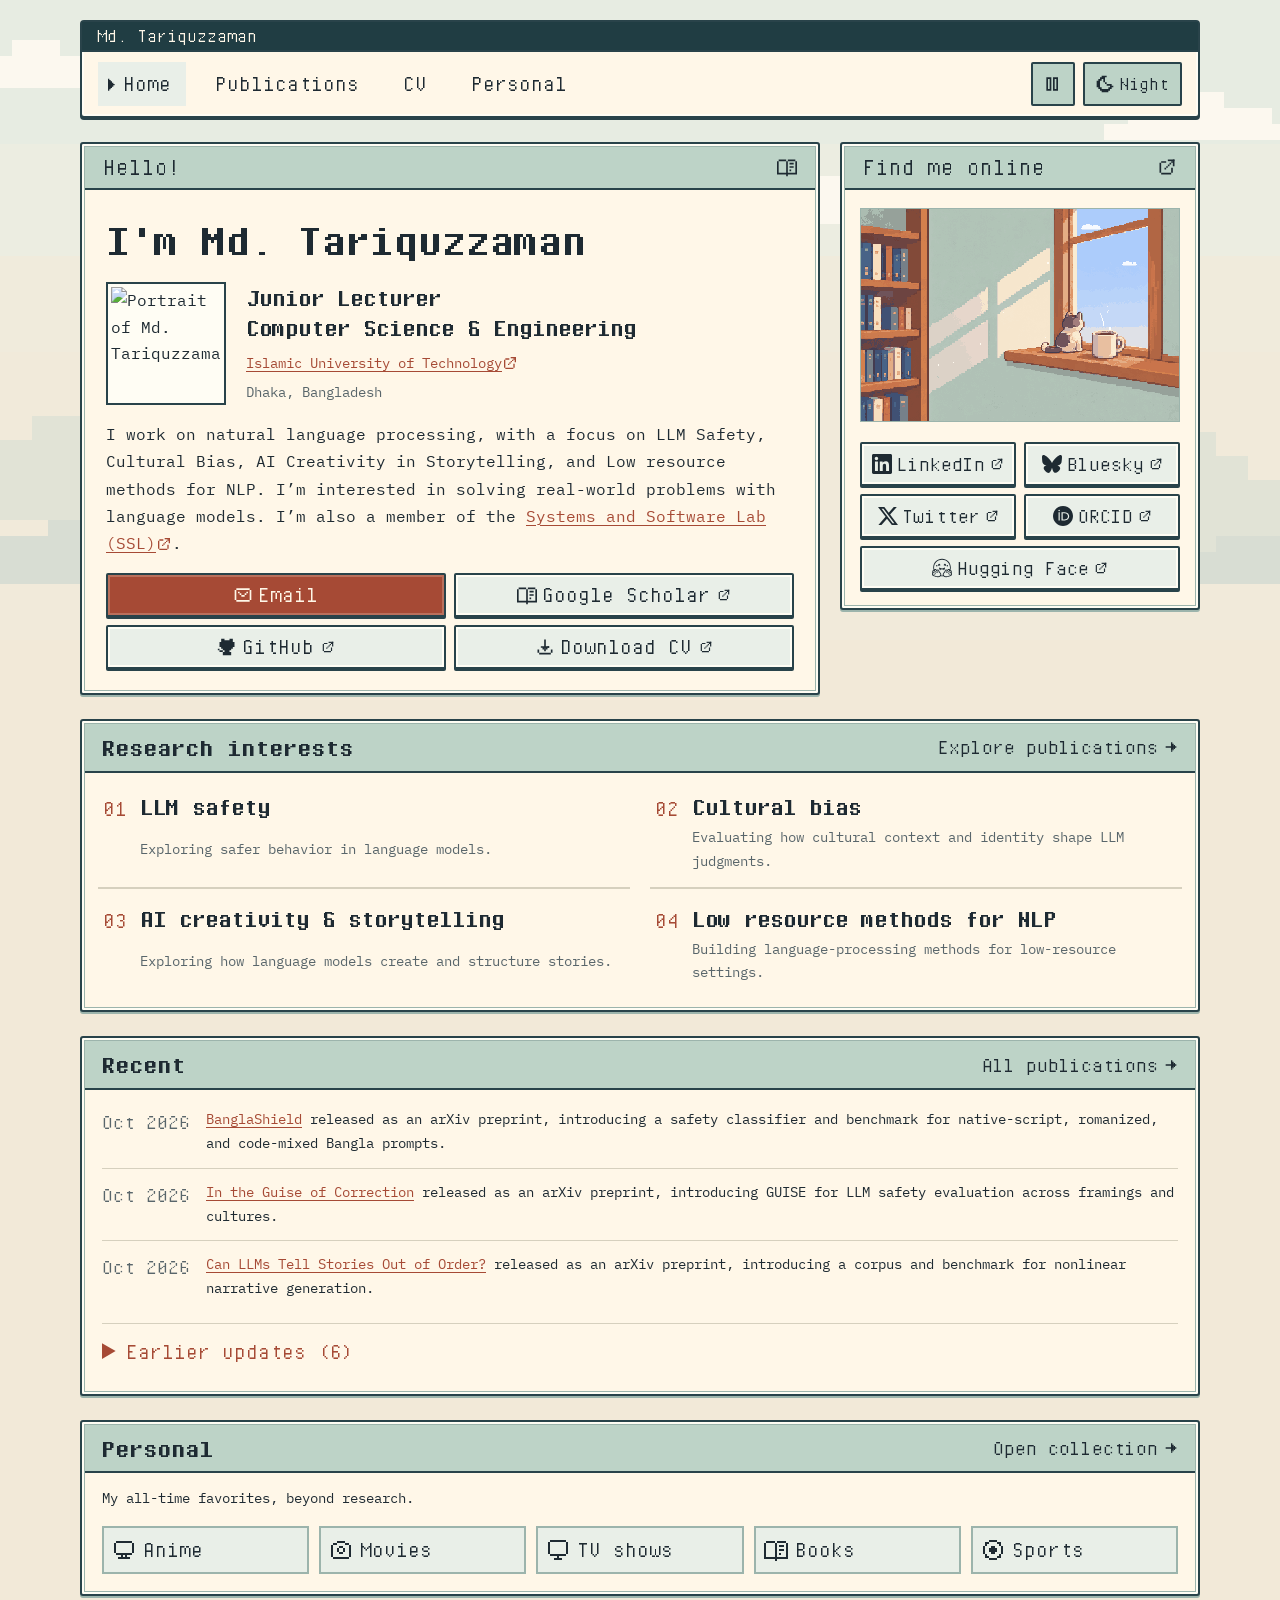
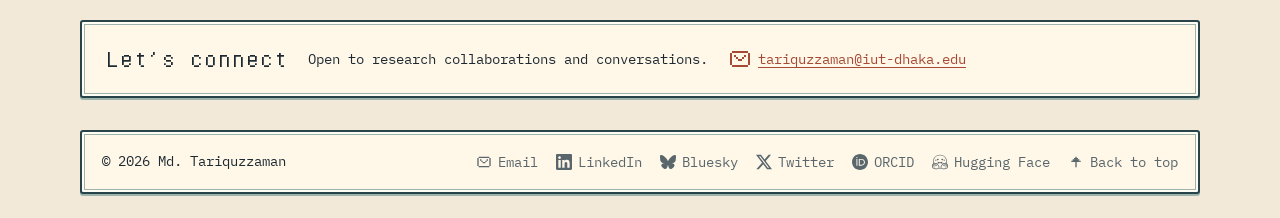
==== commit ff19c73a: "Update publication news, sync CV, and refine accepted badges" ====
--- a/index.html
+++ b/index.html
@@ -1,4 +1,4 @@
-<!doctype html><html lang="en"><head><meta charset="utf-8"><meta name="viewport" content="width=device-width,initial-scale=1"><script>try{const theme=localStorage.getItem("tariq-theme");if(theme==="light"||theme==="dark")document.documentElement.dataset.theme=theme;}catch(_){}</script><title>Md. Tariquzzaman · Junior Lecturer &amp; NLP Researcher at IUT</title><meta name="description" content="LLM safety, cultural bias, AI creativity in storytelling, and research in low-resource NLP methods by Md. Tariquzzaman, Junior Lecturer at IUT."><meta name="robots" content="index,follow"><meta name="google-site-verification" content="boT_CMjz6ow5mcyZhAbCVE0JK2v9CAJwCu424PfT1U0"><meta name="msvalidate.01" content="E9CE5F8AA8FFFD3C486CAF3DAAAACB56"><meta name="theme-color" content="#f2e9d8" media="(prefers-color-scheme: light)"><meta name="theme-color" content="#181d30" media="(prefers-color-scheme: dark)"><link rel="canonical" href="https://mdtariquzzaman.github.io/"><meta property="og:type" content="website"><meta property="og:title" content="Md. Tariquzzaman · Junior Lecturer &amp; NLP Researcher at IUT"><meta property="og:description" content="LLM safety, cultural bias, AI creativity in storytelling, and research in low-resource NLP methods by Md. Tariquzzaman, Junior Lecturer at IUT."><meta property="og:url" content="https://mdtariquzzaman.github.io/"><meta property="og:image" content="https://mdtariquzzaman.github.io/profile.jpg"><meta property="og:image:alt" content="Md. Tariquzzaman"><meta name="twitter:card" content="summary"><meta name="twitter:site" content="@mdtariquzzaman_"><meta name="twitter:creator" content="@mdtariquzzaman_"><meta name="twitter:title" content="Md. Tariquzzaman · Junior Lecturer &amp; NLP Researcher at IUT"><meta name="twitter:description" content="LLM safety, cultural bias, AI creativity in storytelling, and research in low-resource NLP methods by Md. Tariquzzaman, Junior Lecturer at IUT."><meta name="twitter:image" content="https://mdtariquzzaman.github.io/profile.jpg"><link rel="icon" href="assets/favicon.svg" type="image/svg+xml"><link rel="stylesheet" href="assets/style.css?v=20261018motion"><link rel="stylesheet" href="assets/interactions.css?v=20261018motion"><script type="application/ld+json">{"@context":"https://schema.org","@type":"Person","@id":"https://mdtariquzzaman.github.io/#person","name":"Md. Tariquzzaman","alternateName":["Tariquzzaman","Md Tariquzzaman","Tariquzzaman Md"],"jobTitle":"Junior Lecturer","url":"https://mdtariquzzaman.github.io/","image":"https://mdtariquzzaman.github.io/profile.jpg","affiliation":{"@type":"CollegeOrUniversity","name":"Islamic University of Technology","url":"https://www.iutoic-dhaka.edu/"},"memberOf":{"@type":"ResearchOrganization","name":"Systems and Software Lab","url":"https://cse.iutoic-dhaka.edu/ssl"},"alumniOf":{"@type":"CollegeOrUniversity","name":"Islamic University of Technology"},"knowsAbout":["LLM safety","Cultural bias","AI creativity & storytelling","Low resource methods for NLP"],"sameAs":["https://scholar.google.com/citations?user=LWB_NzwAAAAJ","https://github.com/mdtariquzzaman","https://www.linkedin.com/in/md-tariquzzaman/","https://bsky.app/profile/mdtariquzzaman.bsky.social","https://x.com/mdtariquzzaman_","https://orcid.org/0009-0002-3322-8741","https://huggingface.co/md-tariquzzaman"]}</script></head><body class="page-index"><a class="skip-link" href="#main">Skip to content</a><header class="site-header"><div class="header-title-strip"><span class="header-title">Md. Tariquzzaman</span><div class="header-controls"><button class="motion-toggle motion-toggle-mobile" type="button" aria-pressed="false" aria-label="Pause animations" title="Pause animations"><svg class="icon icon-pause" viewBox="0 0 24 24" width="18" height="18" fill="currentColor" aria-hidden="true" focusable="false"><path d="M10 20H4V4h6v16Zm8-16v16h-6V4h6Zm-4 2v12h2V6h-2ZM6 18h2V6H6v12Z"/></svg><svg class="icon icon-play" viewBox="0 0 24 24" width="18" height="18" fill="currentColor" aria-hidden="true" focusable="false"><path d="M15 11h-2V9h2zm0 4h-2v-2h2zm-2 2h-2v-2h2zm0-8h-2V7h2zm-2-2H9V5h2zM9 21H7V3h2zm6-8h2v-2h-2zm-6 4h2v2H9z"/></svg></button><button class="theme-toggle theme-toggle-mobile" type="button" aria-label="Switch to dark theme" title="Switch to dark theme"><span aria-hidden="true">Day / night</span></button></div></div><div class="header-inner"><nav aria-label="Main navigation"><a href="index.html" aria-current="page"><svg class="icon nav-cursor" viewBox="0 0 24 24" width="18" height="18" fill="currentColor" aria-hidden="true" focusable="false"><path d="M6 4h2v2h2v2h2v2h2v2h2v2h-2v2h-2v2h-2v2H8v2H6V4z"/></svg><span>Home</span></a><a href="publications.html"><svg class="icon nav-cursor" viewBox="0 0 24 24" width="18" height="18" fill="currentColor" aria-hidden="true" focusable="false"><path d="M6 4h2v2h2v2h2v2h2v2h2v2h-2v2h-2v2h-2v2H8v2H6V4z"/></svg><span>Publications</span></a><a href="cv.html"><svg class="icon nav-cursor" viewBox="0 0 24 24" width="18" height="18" fill="currentColor" aria-hidden="true" focusable="false"><path d="M6 4h2v2h2v2h2v2h2v2h2v2h-2v2h-2v2h-2v2H8v2H6V4z"/></svg><span>CV</span></a><a href="personal.html"><svg class="icon nav-cursor" viewBox="0 0 24 24" width="18" height="18" fill="currentColor" aria-hidden="true" focusable="false"><path d="M6 4h2v2h2v2h2v2h2v2h2v2h-2v2h-2v2h-2v2H8v2H6V4z"/></svg><span>Personal</span></a></nav><div class="header-tools"><button class="motion-toggle motion-toggle-desktop" type="button" aria-pressed="false" aria-label="Pause animations" title="Pause animations"><svg class="icon icon-pause" viewBox="0 0 24 24" width="18" height="18" fill="currentColor" aria-hidden="true" focusable="false"><path d="M10 20H4V4h6v16Zm8-16v16h-6V4h6Zm-4 2v12h2V6h-2ZM6 18h2V6H6v12Z"/></svg><svg class="icon icon-play" viewBox="0 0 24 24" width="18" height="18" fill="currentColor" aria-hidden="true" focusable="false"><path d="M15 11h-2V9h2zm0 4h-2v-2h2zm-2 2h-2v-2h2zm0-8h-2V7h2zm-2-2H9V5h2zM9 21H7V3h2zm6-8h2v-2h-2zm-6 4h2v2H9z"/></svg></button><button class="theme-toggle theme-toggle-desktop" type="button" aria-label="Switch to dark theme" title="Switch to dark theme"><span aria-hidden="true">Day / night</span></button></div></div></header><div class="site-shell"><main id="main"><section class="introduction" aria-labelledby="intro-title">
+<!doctype html><html lang="en"><head><meta charset="utf-8"><meta name="viewport" content="width=device-width,initial-scale=1"><script>try{const theme=localStorage.getItem("tariq-theme");if(theme==="light"||theme==="dark")document.documentElement.dataset.theme=theme;}catch(_){}</script><title>Md. Tariquzzaman · Junior Lecturer &amp; NLP Researcher at IUT</title><meta name="description" content="LLM safety, cultural bias, AI creativity in storytelling, and research in low-resource NLP methods by Md. Tariquzzaman, Junior Lecturer at IUT."><meta name="robots" content="index,follow"><meta name="google-site-verification" content="boT_CMjz6ow5mcyZhAbCVE0JK2v9CAJwCu424PfT1U0"><meta name="msvalidate.01" content="E9CE5F8AA8FFFD3C486CAF3DAAAACB56"><meta name="theme-color" content="#f2e9d8" media="(prefers-color-scheme: light)"><meta name="theme-color" content="#181d30" media="(prefers-color-scheme: dark)"><link rel="canonical" href="https://mdtariquzzaman.github.io/"><meta property="og:type" content="website"><meta property="og:title" content="Md. Tariquzzaman · Junior Lecturer &amp; NLP Researcher at IUT"><meta property="og:description" content="LLM safety, cultural bias, AI creativity in storytelling, and research in low-resource NLP methods by Md. Tariquzzaman, Junior Lecturer at IUT."><meta property="og:url" content="https://mdtariquzzaman.github.io/"><meta property="og:image" content="https://mdtariquzzaman.github.io/profile.jpg"><meta property="og:image:alt" content="Md. Tariquzzaman"><meta name="twitter:card" content="summary"><meta name="twitter:site" content="@mdtariquzzaman_"><meta name="twitter:creator" content="@mdtariquzzaman_"><meta name="twitter:title" content="Md. Tariquzzaman · Junior Lecturer &amp; NLP Researcher at IUT"><meta name="twitter:description" content="LLM safety, cultural bias, AI creativity in storytelling, and research in low-resource NLP methods by Md. Tariquzzaman, Junior Lecturer at IUT."><meta name="twitter:image" content="https://mdtariquzzaman.github.io/profile.jpg"><link rel="icon" href="assets/favicon.svg" type="image/svg+xml"><link rel="stylesheet" href="assets/style.css?v=20261022badge-soft"><link rel="stylesheet" href="assets/interactions.css?v=20261022badge-soft"><script type="application/ld+json">{"@context":"https://schema.org","@type":"Person","@id":"https://mdtariquzzaman.github.io/#person","name":"Md. Tariquzzaman","alternateName":["Tariquzzaman","Md Tariquzzaman","Tariquzzaman Md"],"jobTitle":"Junior Lecturer","url":"https://mdtariquzzaman.github.io/","image":"https://mdtariquzzaman.github.io/profile.jpg","affiliation":{"@type":"CollegeOrUniversity","name":"Islamic University of Technology","url":"https://www.iutoic-dhaka.edu/"},"memberOf":{"@type":"ResearchOrganization","name":"Systems and Software Lab","url":"https://cse.iutoic-dhaka.edu/ssl"},"alumniOf":{"@type":"CollegeOrUniversity","name":"Islamic University of Technology"},"knowsAbout":["LLM safety","Cultural bias","AI creativity & storytelling","Low resource methods for NLP"],"sameAs":["https://scholar.google.com/citations?user=LWB_NzwAAAAJ","https://github.com/mdtariquzzaman","https://www.linkedin.com/in/md-tariquzzaman/","https://bsky.app/profile/mdtariquzzaman.bsky.social","https://x.com/mdtariquzzaman_","https://orcid.org/0009-0002-3322-8741","https://huggingface.co/md-tariquzzaman"]}</script></head><body class="page-index"><a class="skip-link" href="#main">Skip to content</a><header class="site-header"><div class="header-title-strip"><span class="header-title">Md. Tariquzzaman</span><div class="header-controls"><button class="motion-toggle motion-toggle-mobile" type="button" aria-pressed="false" aria-label="Pause animations" title="Pause animations"><svg class="icon icon-pause" viewBox="0 0 24 24" width="18" height="18" fill="currentColor" aria-hidden="true" focusable="false"><path d="M10 20H4V4h6v16Zm8-16v16h-6V4h6Zm-4 2v12h2V6h-2ZM6 18h2V6H6v12Z"/></svg><svg class="icon icon-play" viewBox="0 0 24 24" width="18" height="18" fill="currentColor" aria-hidden="true" focusable="false"><path d="M15 11h-2V9h2zm0 4h-2v-2h2zm-2 2h-2v-2h2zm0-8h-2V7h2zm-2-2H9V5h2zM9 21H7V3h2zm6-8h2v-2h-2zm-6 4h2v2H9z"/></svg></button><button class="theme-toggle theme-toggle-mobile" type="button" aria-label="Switch to dark theme" title="Switch to dark theme"><span aria-hidden="true">Day / night</span></button></div></div><div class="header-inner"><nav aria-label="Main navigation"><a href="index.html" aria-current="page"><svg class="icon nav-cursor" viewBox="0 0 24 24" width="18" height="18" fill="currentColor" aria-hidden="true" focusable="false"><path d="M6 4h2v2h2v2h2v2h2v2h2v2h-2v2h-2v2h-2v2H8v2H6V4z"/></svg><span>Home</span></a><a href="publications.html"><svg class="icon nav-cursor" viewBox="0 0 24 24" width="18" height="18" fill="currentColor" aria-hidden="true" focusable="false"><path d="M6 4h2v2h2v2h2v2h2v2h2v2h-2v2h-2v2h-2v2H8v2H6V4z"/></svg><span>Publications</span></a><a href="cv.html"><svg class="icon nav-cursor" viewBox="0 0 24 24" width="18" height="18" fill="currentColor" aria-hidden="true" focusable="false"><path d="M6 4h2v2h2v2h2v2h2v2h2v2h-2v2h-2v2h-2v2H8v2H6V4z"/></svg><span>CV</span></a><a href="personal.html"><svg class="icon nav-cursor" viewBox="0 0 24 24" width="18" height="18" fill="currentColor" aria-hidden="true" focusable="false"><path d="M6 4h2v2h2v2h2v2h2v2h2v2h-2v2h-2v2h-2v2H8v2H6V4z"/></svg><span>Personal</span></a></nav><div class="header-tools"><button class="motion-toggle motion-toggle-desktop" type="button" aria-pressed="false" aria-label="Pause animations" title="Pause animations"><svg class="icon icon-pause" viewBox="0 0 24 24" width="18" height="18" fill="currentColor" aria-hidden="true" focusable="false"><path d="M10 20H4V4h6v16Zm8-16v16h-6V4h6Zm-4 2v12h2V6h-2ZM6 18h2V6H6v12Z"/></svg><svg class="icon icon-play" viewBox="0 0 24 24" width="18" height="18" fill="currentColor" aria-hidden="true" focusable="false"><path d="M15 11h-2V9h2zm0 4h-2v-2h2zm-2 2h-2v-2h2zm0-8h-2V7h2zm-2-2H9V5h2zM9 21H7V3h2zm6-8h2v-2h-2zm-6 4h2v2H9z"/></svg></button><button class="theme-toggle theme-toggle-desktop" type="button" aria-label="Switch to dark theme" title="Switch to dark theme"><span aria-hidden="true">Day / night</span></button></div></div></header><div class="site-shell"><main id="main"><section class="introduction" aria-labelledby="intro-title">
   <div class="profile-window">
     <div class="window-title"><span>Hello!</span><svg class="icon" viewBox="0 0 24 24" width="18" height="18" fill="currentColor" aria-hidden="true" focusable="false"><path d="M2 3h9v2H2zM0 19h11v2H0zM13 3h9v2h-9zm0 16h11v2H13zM11 5h2v18h-2zM0 5h2v14H0zm22 0h2v14h-2zm-7 2h5v2h-5zm0 4h5v2h-5zm0 4h2v2h-2z"/></svg></div>
     <div class="profile-body">
@@ -39,7 +39,7 @@
     <a href="publications.html"><span class="index">04</span><span class="menu-cursor" aria-hidden="true"><svg class="icon" viewBox="0 0 24 24" width="18" height="18" fill="currentColor" aria-hidden="true" focusable="false"><path d="M6 4h2v2h2v2h2v2h2v2h2v2h-2v2h-2v2h-2v2H8v2H6V4z"/></svg></span><h3>Low resource methods for NLP</h3><p>Building language-processing methods for low-resource settings.</p></a>
   </div>
 </section>
-<section class="section news-section" aria-labelledby="news-title"><div class="section-heading"><h2 id="news-title">Recent</h2><a href="publications.html">All publications<svg class="icon icon-trail" viewBox="0 0 24 24" width="18" height="18" fill="currentColor" aria-hidden="true" focusable="false"><path d="M4 11v2h16v-2zm12 2v2h2v-2zm-2 2v2h2v-2zm-2 2v2h2v-2zm4-6V9h2v2z"/><path d="M14 15V7h2v8zm-2 2V5h2v12z"/></svg></a></div><dl class="news"><div><dt>Oct 2026</dt><dd><a href="publications.html#guise">In the Guise of Correction</a> released on arXiv, introducing GUISE for LLM safety evaluation across framings and cultures.</dd></div><div><dt>Mar 2026</dt><dd><a href="publications.html#scenario-bias">Same Claim, Different Judgment</a> accepted to Findings of ACL 2026.</dd></div><div><dt>Oct 2025</dt><dd><a href="publications.html#sign-parameters">Prompting with Sign Parameters</a> accepted at the <a href="https://cv4a11y.github.io/ICCV2025/index.html">CV4A11y</a> workshop at ICCV 2025.</dd></div></dl><details class="news-archive"><summary>Earlier updates <span class="archive-count">(4)</span></summary><dl class="news"><div><dt>Dec 2024</dt><dd><a href="publications.html#bda">BDA: Bangla Text Data Augmentation Framework</a> released on arXiv.</dd></div><div><dt>Sep 2024</dt><dd>Joined <a href="https://www.iutoic-dhaka.edu/">IUT</a> as a Junior Lecturer in CSE and started my M.Sc. in CSE.</dd></div><div><dt>Jun 2024</dt><dd>Completed my B.Sc. in CSE at <a href="https://www.iutoic-dhaka.edu/">IUT</a>.</dd></div><div><dt>Dec 2023</dt><dd><a href="publications.html#informal-bangla">A Novel Informal Bangla FastText Embedding</a> received the <a href="https://blp-workshop.github.io/2023/awards">Best Shared Task Paper Award</a> at BLP @ EMNLP 2023.</dd></div></dl></details></section>
+<section class="section news-section" aria-labelledby="news-title"><div class="section-heading"><h2 id="news-title">Recent</h2><a href="publications.html">All publications<svg class="icon icon-trail" viewBox="0 0 24 24" width="18" height="18" fill="currentColor" aria-hidden="true" focusable="false"><path d="M4 11v2h16v-2zm12 2v2h2v-2zm-2 2v2h2v-2zm-2 2v2h2v-2zm4-6V9h2v2z"/><path d="M14 15V7h2v8zm-2 2V5h2v12z"/></svg></a></div><dl class="news"><div><dt>Oct 2026</dt><dd><a href="publications.html#banglashield">BanglaShield</a> released as an arXiv preprint, introducing a safety classifier and benchmark for native-script, romanized, and code-mixed Bangla prompts.</dd></div><div><dt>Oct 2026</dt><dd><a href="publications.html#guise">In the Guise of Correction</a> released as an arXiv preprint, introducing GUISE for LLM safety evaluation across framings and cultures.</dd></div><div><dt>Oct 2026</dt><dd><a href="publications.html#nonlinear-narrative">Can LLMs Tell Stories Out of Order?</a> released as an arXiv preprint, introducing a corpus and benchmark for nonlinear narrative generation.</dd></div></dl><details class="news-archive"><summary>Earlier updates <span class="archive-count">(6)</span></summary><dl class="news"><div><dt>Mar 2026</dt><dd><a href="publications.html#scenario-bias">Same Claim, Different Judgment</a> accepted to Findings of ACL 2026.</dd></div><div><dt>Oct 2025</dt><dd><a href="publications.html#sign-parameters">Prompting with Sign Parameters</a> accepted at the <a href="https://cv4a11y.github.io/ICCV2025/index.html">CV4A11y</a> workshop at ICCV 2025.</dd></div><div><dt>Dec 2024</dt><dd><a href="publications.html#bda">BDA: Bangla Text Data Augmentation Framework</a> released on arXiv.</dd></div><div><dt>Sep 2024</dt><dd>Joined <a href="https://www.iutoic-dhaka.edu/">IUT</a> as a Junior Lecturer in CSE and started my M.Sc. in CSE.</dd></div><div><dt>Jun 2024</dt><dd>Completed my B.Sc. in CSE at <a href="https://www.iutoic-dhaka.edu/">IUT</a>.</dd></div><div><dt>Dec 2023</dt><dd><a href="publications.html#informal-bangla">A Novel Informal Bangla FastText Embedding</a> received the <a href="https://blp-workshop.github.io/2023/awards">Best Shared Task Paper Award</a> at BLP @ EMNLP 2023.</dd></div></dl></details></section>
 <section class="section personal-teaser" aria-labelledby="personal-title"><div class="section-heading"><h2 id="personal-title">Personal</h2><a href="personal.html">Open collection<svg class="icon icon-trail" viewBox="0 0 24 24" width="18" height="18" fill="currentColor" aria-hidden="true" focusable="false"><path d="M4 11v2h16v-2zm12 2v2h2v-2zm-2 2v2h2v-2zm-2 2v2h2v-2zm4-6V9h2v2z"/><path d="M14 15V7h2v8zm-2 2V5h2v12z"/></svg></a></div><p>My all-time favorites, beyond research.</p><ul class="topic-grid" role="list"><li><a href="personal.html#anime"><svg class="icon" viewBox="0 0 24 24" width="18" height="18" fill="currentColor" aria-hidden="true" focusable="false"><path d="M4 3h16v2H4zM2 5h2v10H2zm2 10h16v2H4zM20 5h2v10h-2zM6 19h12v2H6zm3-2h2v2H9zm4 0h2v2h-2z"/></svg><h3>Anime</h3></a></li><li><a href="personal.html#movies"><svg class="icon" viewBox="0 0 24 24" width="18" height="18" fill="currentColor" aria-hidden="true" focusable="false"><path d="M4 5h4v2H4zm4-2h8v2H8zm8 2h4v2h-4zM2 7h2v12H2zm2 12h16v2H4zM20 7h2v12h-2zM10 8h4v2h-4zm0 6h4v2h-4zm-2-4h2v4H8zm6 0h2v4h-2z"/></svg><h3>Movies</h3></a></li><li><a href="personal.html#tv"><svg class="icon" viewBox="0 0 24 24" width="18" height="18" fill="currentColor" aria-hidden="true" focusable="false"><path d="M4 2h16v2H4zm0 14h16v2H4zM2 4h2v12H2zm18 0h2v12h-2zm-9 14h2v2h-2zm-3 2h8v2H8z"/></svg><h3>TV shows</h3></a></li><li><a href="personal.html#books"><svg class="icon" viewBox="0 0 24 24" width="18" height="18" fill="currentColor" aria-hidden="true" focusable="false"><path d="M2 3h9v2H2zM0 19h11v2H0zM13 3h9v2h-9zm0 16h11v2H13zM11 5h2v18h-2zM0 5h2v14H0zm22 0h2v14h-2zm-7 2h5v2h-5zm0 4h5v2h-5zm0 4h2v2h-2z"/></svg><h3>Books</h3></a></li><li><a href="personal.html#sports"><svg class="icon" viewBox="0 0 24 24" width="18" height="18" fill="currentColor" aria-hidden="true" focusable="false"><path d="M8 2h8v2h4v4h2v8h-2v4h-4v2H8v-2H4v-4H2V8h2V4h4V2zm0 4H6v2H4v8h2v2h2v2h8v-2h2v-2h2V8h-2V6h-2V4H8v2zm2 2h4v2h2v4h-2v2h-4v-2H8v-4h2V8z" fill-rule="evenodd"/></svg><h3>Sports</h3></a></li></ul></section>
 <aside class="contact-note"><span class="eyebrow">Let’s connect</span><p>Open to research collaborations and conversations.</p><a href="mailto:tariquzzaman@iut-dhaka.edu"><svg class="icon" viewBox="0 0 24 24" width="18" height="18" fill="currentColor" aria-hidden="true" focusable="false"><path d="M6 8h2v2H6zm2 2h2v2H8zm10-2h-2v2h2zm-2 2h-2v2h2zm-6 2h4v2h-4zM2 6h2v12H2zm18 0h2v12h-2zM4 4h16v2H4zm0 14h16v2H4z"/></svg><span>tariquzzaman@iut-dhaka.edu</span></a></aside>
-</main><footer class="site-footer"><p>© 2026 Md. Tariquzzaman</p><div><a href="mailto:tariquzzaman@iut-dhaka.edu"><svg class="icon footer-icon" viewBox="0 0 24 24" width="18" height="18" fill="currentColor" aria-hidden="true" focusable="false"><path d="M6 8h2v2H6zm2 2h2v2H8zm10-2h-2v2h2zm-2 2h-2v2h2zm-6 2h4v2h-4zM2 6h2v12H2zm18 0h2v12h-2zM4 4h16v2H4zm0 14h16v2H4z"/></svg><span>Email</span></a><a href="https://www.linkedin.com/in/md-tariquzzaman/"><svg class="icon footer-icon" viewBox="0 0 24 24" width="18" height="18" fill="currentColor" aria-hidden="true" focusable="false"><path d="M20.447 20.452h-3.554v-5.569c0-1.328-.027-3.037-1.852-3.037-1.853 0-2.136 1.445-2.136 2.939v5.667H9.351V9h3.414v1.561h.046c.477-.9 1.637-1.85 3.37-1.85 3.601 0 4.267 2.37 4.267 5.455v6.286zM5.337 7.433c-1.144 0-2.063-.926-2.063-2.065 0-1.138.92-2.063 2.063-2.063 1.14 0 2.064.925 2.064 2.063 0 1.139-.925 2.065-2.064 2.065zm1.782 13.019H3.555V9h3.564v11.452zM22.225 0H1.771C.792 0 0 .774 0 1.729v20.542C0 23.227.792 24 1.771 24h20.451C23.2 24 24 23.227 24 22.271V1.729C24 .774 23.2 0 22.222 0h.003z"/></svg><span>LinkedIn</span></a><a href="https://bsky.app/profile/mdtariquzzaman.bsky.social"><svg class="icon footer-icon" viewBox="0 0 24 24" width="18" height="18" fill="currentColor" aria-hidden="true" focusable="false"><path d="M12 10.8c-1.087-2.114-4.046-6.053-6.798-7.995C2.566.944 1.561 1.266.902 1.565.139 1.908 0 3.08 0 3.768c0 .69.378 5.65.624 6.479.815 2.736 3.713 3.66 6.383 3.364.136-.02.275-.039.415-.056-.138.022-.276.04-.415.056-3.912.58-7.387 2.005-2.83 7.078 5.013 5.19 6.87-1.113 7.823-4.308.953 3.195 2.05 9.271 7.733 4.308 4.267-4.308 1.172-6.498-2.74-7.078a8.741 8.741 0 0 1-.415-.056c.14.017.279.036.415.056 2.67.297 5.568-.628 6.383-3.364.246-.828.624-5.79.624-6.478 0-.69-.139-1.861-.902-2.206-.659-.298-1.664-.62-4.3 1.24C16.046 4.748 13.087 8.687 12 10.8Z"/></svg><span>Bluesky</span></a><a href="https://x.com/mdtariquzzaman_"><svg class="icon footer-icon" viewBox="0 0 24 24" width="18" height="18" fill="currentColor" aria-hidden="true" focusable="false"><path d="M18.901 1.153h3.68l-8.04 9.19L24 22.846h-7.406l-5.8-7.584-6.638 7.584H.474l8.6-9.83L0 1.154h7.594l5.243 6.932ZM17.61 20.644h2.039L6.486 3.24H4.298Z"/></svg><span>Twitter</span></a><a href="https://orcid.org/0009-0002-3322-8741"><svg class="icon footer-icon" viewBox="0 0 24 24" width="18" height="18" fill="currentColor" aria-hidden="true" focusable="false"><path d="M12 0C5.372 0 0 5.372 0 12s5.372 12 12 12 12-5.372 12-12S18.628 0 12 0zM7.369 4.378c.525 0 .947.431.947.947s-.422.947-.947.947a.95.95 0 0 1-.947-.947c0-.525.422-.947.947-.947zm-.722 3.038h1.444v10.041H6.647V7.416zm3.562 0h3.9c3.712 0 5.344 2.653 5.344 5.025 0 2.578-2.016 5.025-5.325 5.025h-3.919V7.416zm1.444 1.303v7.444h2.297c3.272 0 4.022-2.484 4.022-3.722 0-2.016-1.284-3.722-4.097-3.722h-2.222z"/></svg><span>ORCID</span></a><a href="https://huggingface.co/md-tariquzzaman"><svg class="icon footer-icon" viewBox="0 0 24 24" width="18" height="18" fill="currentColor" aria-hidden="true" focusable="false"><path d="M1.4446 11.5059c0 1.1021.1673 2.1585.4847 3.1563-.0378-.0028-.0691-.0058-.1058-.0058-.4209 0-.8015.16-1.0704.4512-.3454.3737-.4984.8335-.4316 1.293a1.576 1.576 0 0 0 .2148.5978c-.2319.1864-.4018.4456-.4844.7578-.0646.2448-.131.7543.2149 1.2794a1.4552 1.4552 0 0 0-.0625.1055c-.208.3923-.2207.8372-.0371 1.25.2783.6258.9696 1.1175 2.3126 1.6467.8356.3292 1.5988.5411 1.6056.543 1.1046.2847 2.104.4277 2.969.4277 1.4173 0 2.4754-.3849 3.1525-1.1446 1.538.2651 2.791.1403 3.592.006.6773.7555 1.7332 1.1387 3.1467 1.1387.8649 0 1.8643-.143 2.969-.4278.0068-.0019.77-.2138 1.6056-.543 1.343-.5292 2.0343-1.0208 2.3126-1.6466.1836-.4129.171-.8577-.037-1.25a1.4685 1.4685 0 0 0-.0626-.1056c.346-.525.2795-1.0346.2149-1.2793-.0826-.3122-.2525-.5714-.4844-.7579.11-.1816.1831-.3788.2148-.5977.0669-.4595-.0862-.9193-.4316-1.293-.2688-.2913-.6495-.4513-1.0704-.4513-.0209 0-.0376.0008-.0588.0018.3162-.9966.4846-2.0518.4846-3.1523 0-5.807-4.7362-10.5144-10.5789-10.5144-5.8426 0-10.5788 4.7073-10.5788 10.5144Zm10.5788-9.4831c5.2727 0 9.5476 4.246 9.5476 9.483a9.4201 9.4201 0 0 1-.2696 2.2365c-.0039-.0047-.0079-.011-.0117-.0156-.274-.3255-.6679-.5059-1.1075-.5059-.352 0-.714.1155-1.0763.3438-.2403.1517-.5058.422-.7793.7598-.2534-.3492-.608-.5832-1.0137-.6465a1.5174 1.5174 0 0 0-.2344-.0176c-.9263 0-1.4828.7993-1.6935 1.5177-.1046.2426-.6065 1.3482-1.3614 2.0978-1.1681 1.1601-1.4458 2.3534-.8396 3.6382-.843.1029-1.5836.0927-2.365-.006.5906-1.212.3626-2.4388-.8426-3.6322-.755-.7496-1.2568-1.8552-1.3614-2.0978-.2107-.7184-.7673-1.5177-1.6935-1.5177-.078 0-.1568.0054-.2344.0176-.4057.0633-.7604.2973-1.0137.6465-.2735-.3379-.539-.6081-.7794-.7598-.3622-.2283-.7243-.3438-1.0762-.3438-.4266 0-.8094.171-1.0821.4786a9.4208 9.4208 0 0 1-.2598-2.1936c0-5.237 4.2749-9.483 9.5475-9.483zM8.6443 7.0036c-.4838.0043-.9503.2667-1.1934.7227-.3536.6633-.1006 1.4873.5645 1.84.351.1862.4883-.5261.836-.6485.3107-.1095.841.399 1.0078.086.3536-.6634.1025-1.4874-.5625-1.84a1.3659 1.3659 0 0 0-.6524-.1602Zm6.8403 0c-.2199-.002-.4426.05-.6504.1602-.665.3526-.9181 1.1766-.5645 1.84.1669.313.6971-.1955 1.0079-.086.3476.1224.4867.8347.838.6485.6649-.3527.916-1.1767.5624-1.84-.243-.456-.7096-.7184-1.1934-.7227Zm-9.7565 1.418a.8768.8768 0 0 0-.877.877c0 .4846.3925.877.877.877a.8768.8768 0 0 0 .877-.877.8768.8768 0 0 0-.877-.877zm12.6434 0c-.4845 0-.879.3925-.879.877 0 .4846.3945.877.879.877a.8768.8768 0 0 0 .877-.877.8768.8768 0 0 0-.877-.877zM8.7927 11.459c-.179-.003-.2793.1107-.2793.416 0 .8097.3874 2.125 1.4279 2.924.207-.7123 1.3453-1.2832 1.5079-1.2012.2315.1167.2191.4417.6074.7266.3884-.285.374-.6098.6056-.7266.1627-.082 1.3009.4889 1.5079 1.2012 1.0404-.799 1.4278-2.1144 1.4278-2.924 0-1.2212-1.583.6402-3.5413.6485-1.4686-.0061-2.7266-1.0558-3.2639-1.0645zM4.312 14.4768c.5792.365 1.6964 2.2751 2.1056 3.0177.1371.2488.371.3536.582.3536.4188 0 .7465-.4138.0391-.9395-1.0636-.791-.6914-2.0846-.1836-2.1642a.4302.4302 0 0 1 .0664-.004c.4616 0 .666.7892.666.7892s.5959 1.4898 1.6213 2.508c.942.9356 1.062 1.703.4961 2.6661-.0164-.004-.0159.0236-.1484.2149-.1853.2673-.4322.4688-.7188.6152-.5062.2269-1.1397.2696-1.7833.2696-1.037 0-2.1017-.1824-2.6975-.336-.0293-.0075-3.6505-.9567-3.1916-1.8224.0771-.1454.2033-.2031.3633-.2031.6463 0 1.823.9551 2.3283.9551.113 0 .196-.0865.2285-.2031.2249-.8045-3.2787-1.0522-2.9846-2.1642.0519-.1967.193-.2757.3907-.2754.854 0 2.7704 1.4923 3.172 1.4923.0307 0 .0525-.0085.0645-.0274.2012-.3227.1096-.5865-1.3087-1.4395-1.4182-.8533-2.4315-1.329-1.8653-1.9416.0651-.0707.1574-.1015.2695-.1015.8611.0002 2.8948 1.84 2.8948 1.84s.5487.5683.8809.5683c.0762 0 .1416-.0315.1855-.1054.2355-.3946-2.1858-2.2183-2.3224-2.971-.0926-.51.0641-.7676.3555-.7676-.0006.008.1701-.0285.4942.1759zm16.2257.5918c-.1366.7526-2.5579 2.5764-2.3224 2.9709.044.074.1092.1055.1855.1055.3321 0 .881-.5684.881-.5684s2.0336-1.8397 2.8947-1.84c.1121 0 .2044.0308.2695.1016.5662.6125-.447 1.0882-1.8653 1.9415-1.4183.853-1.51 1.1168-1.3087 1.4396.012.0188.0337.0273.0644.0273.4016 0 2.3181-1.4923 3.1721-1.4923.1977-.0002.3388.0787.3907.2754.294 1.112-3.2095 1.3597-2.9846 2.1642.0325.1166.1156.2032.2285.2032.5054 0 1.682-.9552 2.3283-.9552.16 0 .2862.0577.3633.2032.459.8656-3.1623 1.8149-3.1916 1.8224-.5958.1535-1.6605.336-2.6975.336-.6351 0-1.261-.0409-1.7638-.2599-.2949-.1472-.5488-.3516-.7383-.625-.0411-.0682-.1026-.1476-.1426-.205-.5726-.9679-.455-1.7371.4903-2.676 1.0254-1.0182 1.6212-2.508 1.6212-2.508s.2044-.7891.666-.7891a.4318.4318 0 0 1 .0665.0039c.5078.0796.88 1.3732-.1836 2.1642-.7074.5257-.3797.9395.039.9395.211 0 .445-.1047.5821-.3535.4092-.7426 1.5264-2.6527 2.1056-3.0178.5588-.3524.99-.1816.8497.5918z"/></svg><span>Hugging Face</span></a><a href="#main"><svg class="icon footer-icon" viewBox="0 0 24 24" width="18" height="18" fill="currentColor" aria-hidden="true" focusable="false"><path d="M11 20h2V4h-2zm2-12h2V6h-2zm2 2h2V8h-2zm2 2h2v-2h-2zm-6-4H9V6h2z"/><path d="M15 10H7V8h8zm2 2H5v-2h12z"/></svg><span>Back to top</span></a></div></footer></div><script src="assets/app.js?v=20261018motion"></script><script src="assets/scenes.js?v=20261018motion"></script></body></html>+</main><footer class="site-footer"><p>© 2026 Md. Tariquzzaman</p><div><a href="mailto:tariquzzaman@iut-dhaka.edu"><svg class="icon footer-icon" viewBox="0 0 24 24" width="18" height="18" fill="currentColor" aria-hidden="true" focusable="false"><path d="M6 8h2v2H6zm2 2h2v2H8zm10-2h-2v2h2zm-2 2h-2v2h2zm-6 2h4v2h-4zM2 6h2v12H2zm18 0h2v12h-2zM4 4h16v2H4zm0 14h16v2H4z"/></svg><span>Email</span></a><a href="https://www.linkedin.com/in/md-tariquzzaman/"><svg class="icon footer-icon" viewBox="0 0 24 24" width="18" height="18" fill="currentColor" aria-hidden="true" focusable="false"><path d="M20.447 20.452h-3.554v-5.569c0-1.328-.027-3.037-1.852-3.037-1.853 0-2.136 1.445-2.136 2.939v5.667H9.351V9h3.414v1.561h.046c.477-.9 1.637-1.85 3.37-1.85 3.601 0 4.267 2.37 4.267 5.455v6.286zM5.337 7.433c-1.144 0-2.063-.926-2.063-2.065 0-1.138.92-2.063 2.063-2.063 1.14 0 2.064.925 2.064 2.063 0 1.139-.925 2.065-2.064 2.065zm1.782 13.019H3.555V9h3.564v11.452zM22.225 0H1.771C.792 0 0 .774 0 1.729v20.542C0 23.227.792 24 1.771 24h20.451C23.2 24 24 23.227 24 22.271V1.729C24 .774 23.2 0 22.222 0h.003z"/></svg><span>LinkedIn</span></a><a href="https://bsky.app/profile/mdtariquzzaman.bsky.social"><svg class="icon footer-icon" viewBox="0 0 24 24" width="18" height="18" fill="currentColor" aria-hidden="true" focusable="false"><path d="M12 10.8c-1.087-2.114-4.046-6.053-6.798-7.995C2.566.944 1.561 1.266.902 1.565.139 1.908 0 3.08 0 3.768c0 .69.378 5.65.624 6.479.815 2.736 3.713 3.66 6.383 3.364.136-.02.275-.039.415-.056-.138.022-.276.04-.415.056-3.912.58-7.387 2.005-2.83 7.078 5.013 5.19 6.87-1.113 7.823-4.308.953 3.195 2.05 9.271 7.733 4.308 4.267-4.308 1.172-6.498-2.74-7.078a8.741 8.741 0 0 1-.415-.056c.14.017.279.036.415.056 2.67.297 5.568-.628 6.383-3.364.246-.828.624-5.79.624-6.478 0-.69-.139-1.861-.902-2.206-.659-.298-1.664-.62-4.3 1.24C16.046 4.748 13.087 8.687 12 10.8Z"/></svg><span>Bluesky</span></a><a href="https://x.com/mdtariquzzaman_"><svg class="icon footer-icon" viewBox="0 0 24 24" width="18" height="18" fill="currentColor" aria-hidden="true" focusable="false"><path d="M18.901 1.153h3.68l-8.04 9.19L24 22.846h-7.406l-5.8-7.584-6.638 7.584H.474l8.6-9.83L0 1.154h7.594l5.243 6.932ZM17.61 20.644h2.039L6.486 3.24H4.298Z"/></svg><span>Twitter</span></a><a href="https://orcid.org/0009-0002-3322-8741"><svg class="icon footer-icon" viewBox="0 0 24 24" width="18" height="18" fill="currentColor" aria-hidden="true" focusable="false"><path d="M12 0C5.372 0 0 5.372 0 12s5.372 12 12 12 12-5.372 12-12S18.628 0 12 0zM7.369 4.378c.525 0 .947.431.947.947s-.422.947-.947.947a.95.95 0 0 1-.947-.947c0-.525.422-.947.947-.947zm-.722 3.038h1.444v10.041H6.647V7.416zm3.562 0h3.9c3.712 0 5.344 2.653 5.344 5.025 0 2.578-2.016 5.025-5.325 5.025h-3.919V7.416zm1.444 1.303v7.444h2.297c3.272 0 4.022-2.484 4.022-3.722 0-2.016-1.284-3.722-4.097-3.722h-2.222z"/></svg><span>ORCID</span></a><a href="https://huggingface.co/md-tariquzzaman"><svg class="icon footer-icon" viewBox="0 0 24 24" width="18" height="18" fill="currentColor" aria-hidden="true" focusable="false"><path d="M1.4446 11.5059c0 1.1021.1673 2.1585.4847 3.1563-.0378-.0028-.0691-.0058-.1058-.0058-.4209 0-.8015.16-1.0704.4512-.3454.3737-.4984.8335-.4316 1.293a1.576 1.576 0 0 0 .2148.5978c-.2319.1864-.4018.4456-.4844.7578-.0646.2448-.131.7543.2149 1.2794a1.4552 1.4552 0 0 0-.0625.1055c-.208.3923-.2207.8372-.0371 1.25.2783.6258.9696 1.1175 2.3126 1.6467.8356.3292 1.5988.5411 1.6056.543 1.1046.2847 2.104.4277 2.969.4277 1.4173 0 2.4754-.3849 3.1525-1.1446 1.538.2651 2.791.1403 3.592.006.6773.7555 1.7332 1.1387 3.1467 1.1387.8649 0 1.8643-.143 2.969-.4278.0068-.0019.77-.2138 1.6056-.543 1.343-.5292 2.0343-1.0208 2.3126-1.6466.1836-.4129.171-.8577-.037-1.25a1.4685 1.4685 0 0 0-.0626-.1056c.346-.525.2795-1.0346.2149-1.2793-.0826-.3122-.2525-.5714-.4844-.7579.11-.1816.1831-.3788.2148-.5977.0669-.4595-.0862-.9193-.4316-1.293-.2688-.2913-.6495-.4513-1.0704-.4513-.0209 0-.0376.0008-.0588.0018.3162-.9966.4846-2.0518.4846-3.1523 0-5.807-4.7362-10.5144-10.5789-10.5144-5.8426 0-10.5788 4.7073-10.5788 10.5144Zm10.5788-9.4831c5.2727 0 9.5476 4.246 9.5476 9.483a9.4201 9.4201 0 0 1-.2696 2.2365c-.0039-.0047-.0079-.011-.0117-.0156-.274-.3255-.6679-.5059-1.1075-.5059-.352 0-.714.1155-1.0763.3438-.2403.1517-.5058.422-.7793.7598-.2534-.3492-.608-.5832-1.0137-.6465a1.5174 1.5174 0 0 0-.2344-.0176c-.9263 0-1.4828.7993-1.6935 1.5177-.1046.2426-.6065 1.3482-1.3614 2.0978-1.1681 1.1601-1.4458 2.3534-.8396 3.6382-.843.1029-1.5836.0927-2.365-.006.5906-1.212.3626-2.4388-.8426-3.6322-.755-.7496-1.2568-1.8552-1.3614-2.0978-.2107-.7184-.7673-1.5177-1.6935-1.5177-.078 0-.1568.0054-.2344.0176-.4057.0633-.7604.2973-1.0137.6465-.2735-.3379-.539-.6081-.7794-.7598-.3622-.2283-.7243-.3438-1.0762-.3438-.4266 0-.8094.171-1.0821.4786a9.4208 9.4208 0 0 1-.2598-2.1936c0-5.237 4.2749-9.483 9.5475-9.483zM8.6443 7.0036c-.4838.0043-.9503.2667-1.1934.7227-.3536.6633-.1006 1.4873.5645 1.84.351.1862.4883-.5261.836-.6485.3107-.1095.841.399 1.0078.086.3536-.6634.1025-1.4874-.5625-1.84a1.3659 1.3659 0 0 0-.6524-.1602Zm6.8403 0c-.2199-.002-.4426.05-.6504.1602-.665.3526-.9181 1.1766-.5645 1.84.1669.313.6971-.1955 1.0079-.086.3476.1224.4867.8347.838.6485.6649-.3527.916-1.1767.5624-1.84-.243-.456-.7096-.7184-1.1934-.7227Zm-9.7565 1.418a.8768.8768 0 0 0-.877.877c0 .4846.3925.877.877.877a.8768.8768 0 0 0 .877-.877.8768.8768 0 0 0-.877-.877zm12.6434 0c-.4845 0-.879.3925-.879.877 0 .4846.3945.877.879.877a.8768.8768 0 0 0 .877-.877.8768.8768 0 0 0-.877-.877zM8.7927 11.459c-.179-.003-.2793.1107-.2793.416 0 .8097.3874 2.125 1.4279 2.924.207-.7123 1.3453-1.2832 1.5079-1.2012.2315.1167.2191.4417.6074.7266.3884-.285.374-.6098.6056-.7266.1627-.082 1.3009.4889 1.5079 1.2012 1.0404-.799 1.4278-2.1144 1.4278-2.924 0-1.2212-1.583.6402-3.5413.6485-1.4686-.0061-2.7266-1.0558-3.2639-1.0645zM4.312 14.4768c.5792.365 1.6964 2.2751 2.1056 3.0177.1371.2488.371.3536.582.3536.4188 0 .7465-.4138.0391-.9395-1.0636-.791-.6914-2.0846-.1836-2.1642a.4302.4302 0 0 1 .0664-.004c.4616 0 .666.7892.666.7892s.5959 1.4898 1.6213 2.508c.942.9356 1.062 1.703.4961 2.6661-.0164-.004-.0159.0236-.1484.2149-.1853.2673-.4322.4688-.7188.6152-.5062.2269-1.1397.2696-1.7833.2696-1.037 0-2.1017-.1824-2.6975-.336-.0293-.0075-3.6505-.9567-3.1916-1.8224.0771-.1454.2033-.2031.3633-.2031.6463 0 1.823.9551 2.3283.9551.113 0 .196-.0865.2285-.2031.2249-.8045-3.2787-1.0522-2.9846-2.1642.0519-.1967.193-.2757.3907-.2754.854 0 2.7704 1.4923 3.172 1.4923.0307 0 .0525-.0085.0645-.0274.2012-.3227.1096-.5865-1.3087-1.4395-1.4182-.8533-2.4315-1.329-1.8653-1.9416.0651-.0707.1574-.1015.2695-.1015.8611.0002 2.8948 1.84 2.8948 1.84s.5487.5683.8809.5683c.0762 0 .1416-.0315.1855-.1054.2355-.3946-2.1858-2.2183-2.3224-2.971-.0926-.51.0641-.7676.3555-.7676-.0006.008.1701-.0285.4942.1759zm16.2257.5918c-.1366.7526-2.5579 2.5764-2.3224 2.9709.044.074.1092.1055.1855.1055.3321 0 .881-.5684.881-.5684s2.0336-1.8397 2.8947-1.84c.1121 0 .2044.0308.2695.1016.5662.6125-.447 1.0882-1.8653 1.9415-1.4183.853-1.51 1.1168-1.3087 1.4396.012.0188.0337.0273.0644.0273.4016 0 2.3181-1.4923 3.1721-1.4923.1977-.0002.3388.0787.3907.2754.294 1.112-3.2095 1.3597-2.9846 2.1642.0325.1166.1156.2032.2285.2032.5054 0 1.682-.9552 2.3283-.9552.16 0 .2862.0577.3633.2032.459.8656-3.1623 1.8149-3.1916 1.8224-.5958.1535-1.6605.336-2.6975.336-.6351 0-1.261-.0409-1.7638-.2599-.2949-.1472-.5488-.3516-.7383-.625-.0411-.0682-.1026-.1476-.1426-.205-.5726-.9679-.455-1.7371.4903-2.676 1.0254-1.0182 1.6212-2.508 1.6212-2.508s.2044-.7891.666-.7891a.4318.4318 0 0 1 .0665.0039c.5078.0796.88 1.3732-.1836 2.1642-.7074.5257-.3797.9395.039.9395.211 0 .445-.1047.5821-.3535.4092-.7426 1.5264-2.6527 2.1056-3.0178.5588-.3524.99-.1816.8497.5918z"/></svg><span>Hugging Face</span></a><a href="#main"><svg class="icon footer-icon" viewBox="0 0 24 24" width="18" height="18" fill="currentColor" aria-hidden="true" focusable="false"><path d="M11 20h2V4h-2zm2-12h2V6h-2zm2 2h2V8h-2zm2 2h2v-2h-2zm-6-4H9V6h2z"/><path d="M15 10H7V8h8zm2 2H5v-2h12z"/></svg><span>Back to top</span></a></div></footer></div><script src="assets/app.js?v=20261022badge-soft"></script><script src="assets/scenes.js?v=20261022badge-soft"></script></body></html>
--- a/assets/interactions.css
+++ b/assets/interactions.css
@@ -5,23 +5,23 @@
 .profile-art{position:relative}
 .scene-canvas{position:absolute;inset:0;display:block;width:100%;height:100%;object-fit:cover;image-rendering:pixelated;pointer-events:none}
 .profile-art.is-still img{opacity:0}
-/* Small motions, all in whole steps: a menu cursor nudges while an item is
-   pointed at, icons hop once, drawers open like a game window, and an accepted
-   seal catches the light the first time it scrolls into view (app.js). */
+/* Menu feedback stays stepped; accepted badges use a slow, smooth tonal loop. */
 @keyframes cursor-nudge{50%{transform:translateX(2px)}}
 .site-header nav a:hover .nav-cursor,.site-header nav a:focus-visible .nav-cursor,.interest-grid>a:hover .menu-cursor,.interest-grid>a:focus-visible .menu-cursor{animation:cursor-nudge .8s steps(1,end) infinite}
 @keyframes icon-hop{0%{transform:translateY(-2px)}}
 .social-links>.btn:hover>.icon:first-child,.topic-grid a:hover .icon,.personal-topics a:hover .icon,.back-to-top:hover .icon{animation:icon-hop .2s steps(1,end)}
 @keyframes window-open{from{clip-path:inset(0 0 100% 0)}to{clip-path:inset(0)}}
 .pub-drawer[open],.news-archive[open]{animation:window-open .16s steps(4,start)}
-.accepted-head{position:relative}
-.accepted-venue.is-glinting .accepted-head::before{content:'';position:absolute;left:16px;top:0;width:2px;height:2px;pointer-events:none;animation:seal-glint .72s steps(1,end) both}
-@keyframes seal-glint{
-  0%,100%{background:transparent;box-shadow:none}
-  16%,84%{background:var(--glint);box-shadow:none}
-  32%,68%{background:var(--glint);box-shadow:-2px 0 var(--glint),2px 0 var(--glint),0 -2px var(--glint),0 2px var(--glint)}
-  50%{background:var(--glint);box-shadow:-2px 0 var(--glint),2px 0 var(--glint),0 -2px var(--glint),0 2px var(--glint),-4px 0 var(--gold-rule),4px 0 var(--gold-rule),0 -4px var(--gold-rule),0 4px var(--gold-rule)}
-}
+/* Only the background and a fixed inset rim change intensity. Seal, label,
+   venue text, and frame geometry stay still throughout the seamless loop. */
+.accepted-venue{position:relative;isolation:isolate}
+.accepted-venue>span{position:relative;z-index:1}
+.accepted-venue::before,.accepted-venue::after{content:'';position:absolute;inset:0;pointer-events:none;opacity:0;animation-duration:7s;animation-delay:var(--accepted-phase,0s);animation-timing-function:cubic-bezier(.45,0,.55,1);animation-iteration-count:infinite;animation-play-state:paused}
+.accepted-venue::before{background:var(--glint);animation-name:accepted-tone}
+.accepted-venue::after{border:1px solid var(--gold);animation-name:accepted-rim}
+.accepted-venue.is-animating::before,.accepted-venue.is-animating::after{animation-play-state:running}
+@keyframes accepted-tone{0%,100%{opacity:0}50%{opacity:.07}}
+@keyframes accepted-rim{0%,100%{opacity:0}50%{opacity:.55}}
 /* Day and night: the new palette dissolves in through a 4×4 ordered dither, two
    CSS pixels per mask pixel, in eight steps (View Transitions; app.js switches
    instantly without them or while motion is reduced or held). */
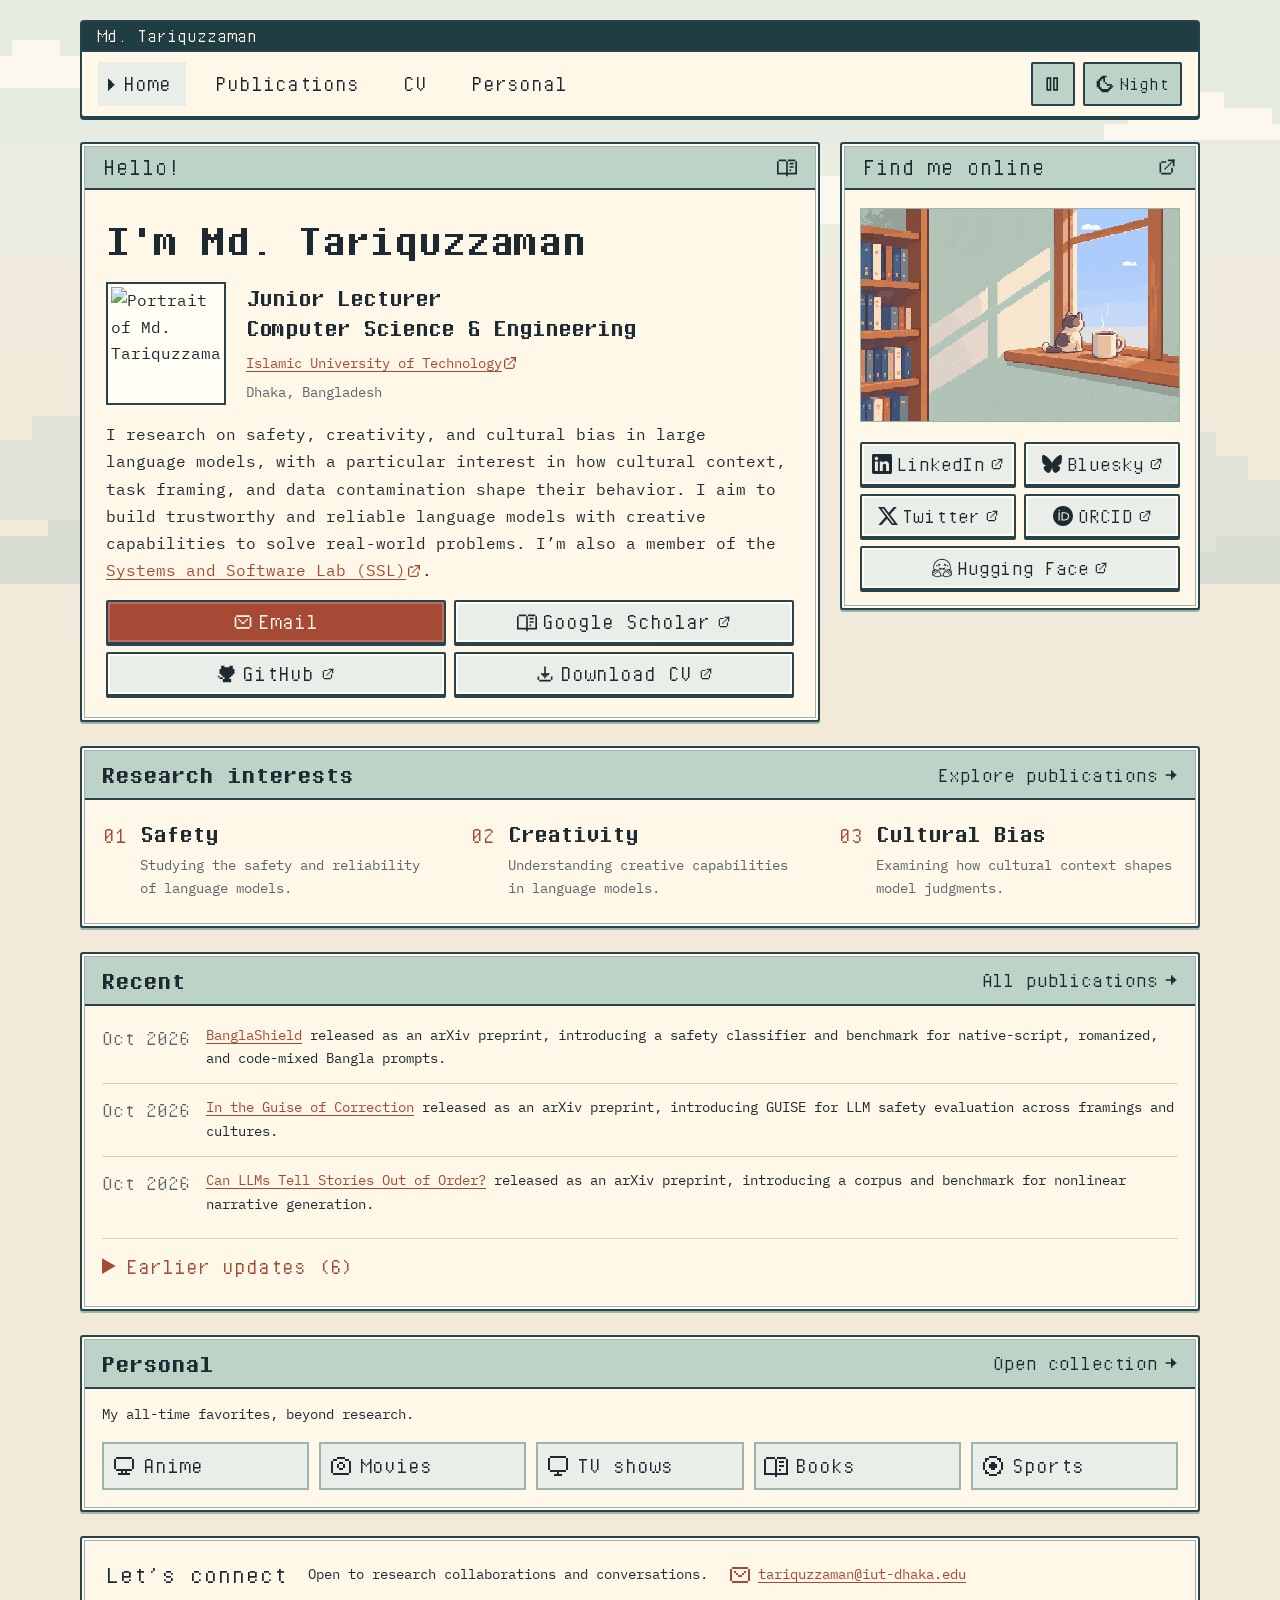
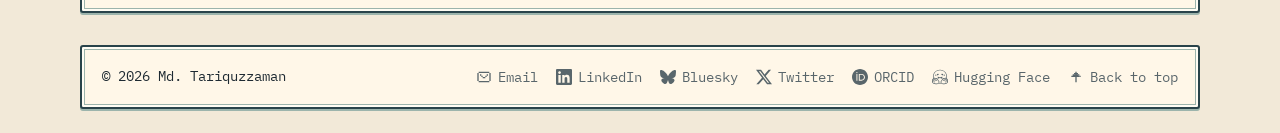
==== commit 208445eb: "Update research bio, three-column interests, and CV" ====
--- a/index.html
+++ b/index.html
@@ -1,4 +1,4 @@
-<!doctype html><html lang="en"><head><meta charset="utf-8"><meta name="viewport" content="width=device-width,initial-scale=1"><script>try{const theme=localStorage.getItem("tariq-theme");if(theme==="light"||theme==="dark")document.documentElement.dataset.theme=theme;}catch(_){}</script><title>Md. Tariquzzaman · Junior Lecturer &amp; NLP Researcher at IUT</title><meta name="description" content="LLM safety, cultural bias, AI creativity in storytelling, and research in low-resource NLP methods by Md. Tariquzzaman, Junior Lecturer at IUT."><meta name="robots" content="index,follow"><meta name="google-site-verification" content="boT_CMjz6ow5mcyZhAbCVE0JK2v9CAJwCu424PfT1U0"><meta name="msvalidate.01" content="E9CE5F8AA8FFFD3C486CAF3DAAAACB56"><meta name="theme-color" content="#f2e9d8" media="(prefers-color-scheme: light)"><meta name="theme-color" content="#181d30" media="(prefers-color-scheme: dark)"><link rel="canonical" href="https://mdtariquzzaman.github.io/"><meta property="og:type" content="website"><meta property="og:title" content="Md. Tariquzzaman · Junior Lecturer &amp; NLP Researcher at IUT"><meta property="og:description" content="LLM safety, cultural bias, AI creativity in storytelling, and research in low-resource NLP methods by Md. Tariquzzaman, Junior Lecturer at IUT."><meta property="og:url" content="https://mdtariquzzaman.github.io/"><meta property="og:image" content="https://mdtariquzzaman.github.io/profile.jpg"><meta property="og:image:alt" content="Md. Tariquzzaman"><meta name="twitter:card" content="summary"><meta name="twitter:site" content="@mdtariquzzaman_"><meta name="twitter:creator" content="@mdtariquzzaman_"><meta name="twitter:title" content="Md. Tariquzzaman · Junior Lecturer &amp; NLP Researcher at IUT"><meta name="twitter:description" content="LLM safety, cultural bias, AI creativity in storytelling, and research in low-resource NLP methods by Md. Tariquzzaman, Junior Lecturer at IUT."><meta name="twitter:image" content="https://mdtariquzzaman.github.io/profile.jpg"><link rel="icon" href="assets/favicon.svg" type="image/svg+xml"><link rel="stylesheet" href="assets/style.css?v=20261022badge-soft"><link rel="stylesheet" href="assets/interactions.css?v=20261022badge-soft"><script type="application/ld+json">{"@context":"https://schema.org","@type":"Person","@id":"https://mdtariquzzaman.github.io/#person","name":"Md. Tariquzzaman","alternateName":["Tariquzzaman","Md Tariquzzaman","Tariquzzaman Md"],"jobTitle":"Junior Lecturer","url":"https://mdtariquzzaman.github.io/","image":"https://mdtariquzzaman.github.io/profile.jpg","affiliation":{"@type":"CollegeOrUniversity","name":"Islamic University of Technology","url":"https://www.iutoic-dhaka.edu/"},"memberOf":{"@type":"ResearchOrganization","name":"Systems and Software Lab","url":"https://cse.iutoic-dhaka.edu/ssl"},"alumniOf":{"@type":"CollegeOrUniversity","name":"Islamic University of Technology"},"knowsAbout":["LLM safety","Cultural bias","AI creativity & storytelling","Low resource methods for NLP"],"sameAs":["https://scholar.google.com/citations?user=LWB_NzwAAAAJ","https://github.com/mdtariquzzaman","https://www.linkedin.com/in/md-tariquzzaman/","https://bsky.app/profile/mdtariquzzaman.bsky.social","https://x.com/mdtariquzzaman_","https://orcid.org/0009-0002-3322-8741","https://huggingface.co/md-tariquzzaman"]}</script></head><body class="page-index"><a class="skip-link" href="#main">Skip to content</a><header class="site-header"><div class="header-title-strip"><span class="header-title">Md. Tariquzzaman</span><div class="header-controls"><button class="motion-toggle motion-toggle-mobile" type="button" aria-pressed="false" aria-label="Pause animations" title="Pause animations"><svg class="icon icon-pause" viewBox="0 0 24 24" width="18" height="18" fill="currentColor" aria-hidden="true" focusable="false"><path d="M10 20H4V4h6v16Zm8-16v16h-6V4h6Zm-4 2v12h2V6h-2ZM6 18h2V6H6v12Z"/></svg><svg class="icon icon-play" viewBox="0 0 24 24" width="18" height="18" fill="currentColor" aria-hidden="true" focusable="false"><path d="M15 11h-2V9h2zm0 4h-2v-2h2zm-2 2h-2v-2h2zm0-8h-2V7h2zm-2-2H9V5h2zM9 21H7V3h2zm6-8h2v-2h-2zm-6 4h2v2H9z"/></svg></button><button class="theme-toggle theme-toggle-mobile" type="button" aria-label="Switch to dark theme" title="Switch to dark theme"><span aria-hidden="true">Day / night</span></button></div></div><div class="header-inner"><nav aria-label="Main navigation"><a href="index.html" aria-current="page"><svg class="icon nav-cursor" viewBox="0 0 24 24" width="18" height="18" fill="currentColor" aria-hidden="true" focusable="false"><path d="M6 4h2v2h2v2h2v2h2v2h2v2h-2v2h-2v2h-2v2H8v2H6V4z"/></svg><span>Home</span></a><a href="publications.html"><svg class="icon nav-cursor" viewBox="0 0 24 24" width="18" height="18" fill="currentColor" aria-hidden="true" focusable="false"><path d="M6 4h2v2h2v2h2v2h2v2h2v2h-2v2h-2v2h-2v2H8v2H6V4z"/></svg><span>Publications</span></a><a href="cv.html"><svg class="icon nav-cursor" viewBox="0 0 24 24" width="18" height="18" fill="currentColor" aria-hidden="true" focusable="false"><path d="M6 4h2v2h2v2h2v2h2v2h2v2h-2v2h-2v2h-2v2H8v2H6V4z"/></svg><span>CV</span></a><a href="personal.html"><svg class="icon nav-cursor" viewBox="0 0 24 24" width="18" height="18" fill="currentColor" aria-hidden="true" focusable="false"><path d="M6 4h2v2h2v2h2v2h2v2h2v2h-2v2h-2v2h-2v2H8v2H6V4z"/></svg><span>Personal</span></a></nav><div class="header-tools"><button class="motion-toggle motion-toggle-desktop" type="button" aria-pressed="false" aria-label="Pause animations" title="Pause animations"><svg class="icon icon-pause" viewBox="0 0 24 24" width="18" height="18" fill="currentColor" aria-hidden="true" focusable="false"><path d="M10 20H4V4h6v16Zm8-16v16h-6V4h6Zm-4 2v12h2V6h-2ZM6 18h2V6H6v12Z"/></svg><svg class="icon icon-play" viewBox="0 0 24 24" width="18" height="18" fill="currentColor" aria-hidden="true" focusable="false"><path d="M15 11h-2V9h2zm0 4h-2v-2h2zm-2 2h-2v-2h2zm0-8h-2V7h2zm-2-2H9V5h2zM9 21H7V3h2zm6-8h2v-2h-2zm-6 4h2v2H9z"/></svg></button><button class="theme-toggle theme-toggle-desktop" type="button" aria-label="Switch to dark theme" title="Switch to dark theme"><span aria-hidden="true">Day / night</span></button></div></div></header><div class="site-shell"><main id="main"><section class="introduction" aria-labelledby="intro-title">
+<!doctype html><html lang="en"><head><meta charset="utf-8"><meta name="viewport" content="width=device-width,initial-scale=1"><script>try{const theme=localStorage.getItem("tariq-theme");if(theme==="light"||theme==="dark")document.documentElement.dataset.theme=theme;}catch(_){}</script><title>Md. Tariquzzaman · Junior Lecturer &amp; NLP Researcher at IUT</title><meta name="description" content="Safety, creativity, and cultural bias in large language models: research by Md. Tariquzzaman, Junior Lecturer at IUT."><meta name="robots" content="index,follow"><meta name="google-site-verification" content="boT_CMjz6ow5mcyZhAbCVE0JK2v9CAJwCu424PfT1U0"><meta name="msvalidate.01" content="E9CE5F8AA8FFFD3C486CAF3DAAAACB56"><meta name="theme-color" content="#f2e9d8" media="(prefers-color-scheme: light)"><meta name="theme-color" content="#181d30" media="(prefers-color-scheme: dark)"><link rel="canonical" href="https://mdtariquzzaman.github.io/"><meta property="og:type" content="website"><meta property="og:title" content="Md. Tariquzzaman · Junior Lecturer &amp; NLP Researcher at IUT"><meta property="og:description" content="Safety, creativity, and cultural bias in large language models: research by Md. Tariquzzaman, Junior Lecturer at IUT."><meta property="og:url" content="https://mdtariquzzaman.github.io/"><meta property="og:image" content="https://mdtariquzzaman.github.io/profile.jpg"><meta property="og:image:alt" content="Md. Tariquzzaman"><meta name="twitter:card" content="summary"><meta name="twitter:site" content="@mdtariquzzaman_"><meta name="twitter:creator" content="@mdtariquzzaman_"><meta name="twitter:title" content="Md. Tariquzzaman · Junior Lecturer &amp; NLP Researcher at IUT"><meta name="twitter:description" content="Safety, creativity, and cultural bias in large language models: research by Md. Tariquzzaman, Junior Lecturer at IUT."><meta name="twitter:image" content="https://mdtariquzzaman.github.io/profile.jpg"><link rel="icon" href="assets/favicon.svg" type="image/svg+xml"><link rel="stylesheet" href="assets/style.css?v=20261024interests"><link rel="stylesheet" href="assets/interactions.css?v=20261024interests"><script type="application/ld+json">{"@context":"https://schema.org","@type":"Person","@id":"https://mdtariquzzaman.github.io/#person","name":"Md. Tariquzzaman","alternateName":["Tariquzzaman","Md Tariquzzaman","Tariquzzaman Md"],"jobTitle":"Junior Lecturer","url":"https://mdtariquzzaman.github.io/","image":"https://mdtariquzzaman.github.io/profile.jpg","affiliation":{"@type":"CollegeOrUniversity","name":"Islamic University of Technology","url":"https://www.iutoic-dhaka.edu/"},"memberOf":{"@type":"ResearchOrganization","name":"Systems and Software Lab","url":"https://cse.iutoic-dhaka.edu/ssl"},"alumniOf":{"@type":"CollegeOrUniversity","name":"Islamic University of Technology"},"knowsAbout":["Safety","Creativity","Cultural Bias"],"sameAs":["https://scholar.google.com/citations?user=LWB_NzwAAAAJ","https://github.com/mdtariquzzaman","https://www.linkedin.com/in/md-tariquzzaman/","https://bsky.app/profile/mdtariquzzaman.bsky.social","https://x.com/mdtariquzzaman_","https://orcid.org/0009-0002-3322-8741","https://huggingface.co/md-tariquzzaman"]}</script></head><body class="page-index"><a class="skip-link" href="#main">Skip to content</a><header class="site-header"><div class="header-title-strip"><span class="header-title">Md. Tariquzzaman</span><div class="header-controls"><button class="motion-toggle motion-toggle-mobile" type="button" aria-pressed="false" aria-label="Pause animations" title="Pause animations"><svg class="icon icon-pause" viewBox="0 0 24 24" width="18" height="18" fill="currentColor" aria-hidden="true" focusable="false"><path d="M10 20H4V4h6v16Zm8-16v16h-6V4h6Zm-4 2v12h2V6h-2ZM6 18h2V6H6v12Z"/></svg><svg class="icon icon-play" viewBox="0 0 24 24" width="18" height="18" fill="currentColor" aria-hidden="true" focusable="false"><path d="M15 11h-2V9h2zm0 4h-2v-2h2zm-2 2h-2v-2h2zm0-8h-2V7h2zm-2-2H9V5h2zM9 21H7V3h2zm6-8h2v-2h-2zm-6 4h2v2H9z"/></svg></button><button class="theme-toggle theme-toggle-mobile" type="button" aria-label="Switch to dark theme" title="Switch to dark theme"><span aria-hidden="true">Day / night</span></button></div></div><div class="header-inner"><nav aria-label="Main navigation"><a href="index.html" aria-current="page"><svg class="icon nav-cursor" viewBox="0 0 24 24" width="18" height="18" fill="currentColor" aria-hidden="true" focusable="false"><path d="M6 4h2v2h2v2h2v2h2v2h2v2h-2v2h-2v2h-2v2H8v2H6V4z"/></svg><span>Home</span></a><a href="publications.html"><svg class="icon nav-cursor" viewBox="0 0 24 24" width="18" height="18" fill="currentColor" aria-hidden="true" focusable="false"><path d="M6 4h2v2h2v2h2v2h2v2h2v2h-2v2h-2v2h-2v2H8v2H6V4z"/></svg><span>Publications</span></a><a href="cv.html"><svg class="icon nav-cursor" viewBox="0 0 24 24" width="18" height="18" fill="currentColor" aria-hidden="true" focusable="false"><path d="M6 4h2v2h2v2h2v2h2v2h2v2h-2v2h-2v2h-2v2H8v2H6V4z"/></svg><span>CV</span></a><a href="personal.html"><svg class="icon nav-cursor" viewBox="0 0 24 24" width="18" height="18" fill="currentColor" aria-hidden="true" focusable="false"><path d="M6 4h2v2h2v2h2v2h2v2h2v2h-2v2h-2v2h-2v2H8v2H6V4z"/></svg><span>Personal</span></a></nav><div class="header-tools"><button class="motion-toggle motion-toggle-desktop" type="button" aria-pressed="false" aria-label="Pause animations" title="Pause animations"><svg class="icon icon-pause" viewBox="0 0 24 24" width="18" height="18" fill="currentColor" aria-hidden="true" focusable="false"><path d="M10 20H4V4h6v16Zm8-16v16h-6V4h6Zm-4 2v12h2V6h-2ZM6 18h2V6H6v12Z"/></svg><svg class="icon icon-play" viewBox="0 0 24 24" width="18" height="18" fill="currentColor" aria-hidden="true" focusable="false"><path d="M15 11h-2V9h2zm0 4h-2v-2h2zm-2 2h-2v-2h2zm0-8h-2V7h2zm-2-2H9V5h2zM9 21H7V3h2zm6-8h2v-2h-2zm-6 4h2v2H9z"/></svg></button><button class="theme-toggle theme-toggle-desktop" type="button" aria-label="Switch to dark theme" title="Switch to dark theme"><span aria-hidden="true">Day / night</span></button></div></div></header><div class="site-shell"><main id="main"><section class="introduction" aria-labelledby="intro-title">
   <div class="profile-window">
     <div class="window-title"><span>Hello!</span><svg class="icon" viewBox="0 0 24 24" width="18" height="18" fill="currentColor" aria-hidden="true" focusable="false"><path d="M2 3h9v2H2zM0 19h11v2H0zM13 3h9v2h-9zm0 16h11v2H13zM11 5h2v18h-2zM0 5h2v14H0zm22 0h2v14h-2zm-7 2h5v2h-5zm0 4h5v2h-5zm0 4h2v2h-2z"/></svg></div>
     <div class="profile-body">
@@ -11,7 +11,7 @@
           <p class="profile-location">Dhaka, Bangladesh</p>
         </div>
         <div class="intro-copy">
-          <p>I work on natural language processing, with a focus on LLM Safety, Cultural Bias, AI Creativity in Storytelling, and Low resource methods for NLP. I’m interested in solving real-world problems with language models. I’m also a member of the <a href="https://cse.iutoic-dhaka.edu/ssl">Systems and Software Lab (SSL)<svg class="icon icon-trail" viewBox="0 0 24 24" width="18" height="18" fill="currentColor" aria-hidden="true" focusable="false"><path d="M11 5H5v2h6V5ZM5 7H3v12h2V7Zm12 12H5v2h12v-2Zm2-6h-2v6h2v-6Zm-8 0H9v2h2v-2Zm2-2h-2v2h2v-2Zm2-2h-2v2h2V9Zm2-2h-2v2h2V7Zm2-2h-2v2h2V5Zm2-2h-2v8h2V3Z"/><path d="M21 3h-8v2h8V3Z"/></svg></a>.</p>
+          <p>I research on safety, creativity, and cultural bias in large language models, with a particular interest in how cultural context, task framing, and data contamination shape their behavior. I aim to build trustworthy and reliable language models with creative capabilities to solve real-world problems. I’m also a member of the <a href="https://cse.iutoic-dhaka.edu/ssl">Systems and Software Lab (SSL)<svg class="icon icon-trail" viewBox="0 0 24 24" width="18" height="18" fill="currentColor" aria-hidden="true" focusable="false"><path d="M11 5H5v2h6V5ZM5 7H3v12h2V7Zm12 12H5v2h12v-2Zm2-6h-2v6h2v-6Zm-8 0H9v2h2v-2Zm2-2h-2v2h2v-2Zm2-2h-2v2h2V9Zm2-2h-2v2h2V7Zm2-2h-2v2h2V5Zm2-2h-2v8h2V3Z"/><path d="M21 3h-8v2h8V3Z"/></svg></a>.</p>
           <div class="link-row"><a class="btn" data-kind="mail" href="mailto:tariquzzaman@iut-dhaka.edu"><svg class="icon" viewBox="0 0 24 24" width="18" height="18" fill="currentColor" aria-hidden="true" focusable="false"><path d="M6 8h2v2H6zm2 2h2v2H8zm10-2h-2v2h2zm-2 2h-2v2h2zm-6 2h4v2h-4zM2 6h2v12H2zm18 0h2v12h-2zM4 4h16v2H4zm0 14h16v2H4z"/></svg><span>Email</span></a><a class="btn" data-kind="scholar" href="https://scholar.google.com/citations?user=LWB_NzwAAAAJ"><svg class="icon" viewBox="0 0 24 24" width="18" height="18" fill="currentColor" aria-hidden="true" focusable="false"><path d="M2 3h9v2H2zM0 19h11v2H0zM13 3h9v2h-9zm0 16h11v2H13zM11 5h2v18h-2zM0 5h2v14H0zm22 0h2v14h-2zm-7 2h5v2h-5zm0 4h5v2h-5zm0 4h2v2h-2z"/></svg><span>Google Scholar</span><svg class="icon icon-trail" viewBox="0 0 24 24" width="18" height="18" fill="currentColor" aria-hidden="true" focusable="false"><path d="M11 5H5v2h6V5ZM5 7H3v12h2V7Zm12 12H5v2h12v-2Zm2-6h-2v6h2v-6Zm-8 0H9v2h2v-2Zm2-2h-2v2h2v-2Zm2-2h-2v2h2V9Zm2-2h-2v2h2V7Zm2-2h-2v2h2V5Zm2-2h-2v8h2V3Z"/><path d="M21 3h-8v2h8V3Z"/></svg></a><a class="btn" data-kind="github" href="https://github.com/mdtariquzzaman"><svg class="icon" viewBox="0 0 24 24" width="18" height="18" fill="currentColor" aria-hidden="true" focusable="false"><path d="M19 14h-2v2h-2v2h2v4H7v-4H3v-2H1v-2h2v2h4v-2H5v-2H3V6h2V2h4v2h6V2h4v4h2v6h-2v2ZM7 18h2v-2H7v2Z"/></svg><span>GitHub</span><svg class="icon icon-trail" viewBox="0 0 24 24" width="18" height="18" fill="currentColor" aria-hidden="true" focusable="false"><path d="M11 5H5v2h6V5ZM5 7H3v12h2V7Zm12 12H5v2h12v-2Zm2-6h-2v6h2v-6Zm-8 0H9v2h2v-2Zm2-2h-2v2h2v-2Zm2-2h-2v2h2V9Zm2-2h-2v2h2V7Zm2-2h-2v2h2V5Zm2-2h-2v8h2V3Z"/><path d="M21 3h-8v2h8V3Z"/></svg></a><a class="btn" data-kind="cv" href="files/cv/tariq.pdf" target="_blank" rel="noopener"><svg class="icon" viewBox="0 0 24 24" width="18" height="18" fill="currentColor" aria-hidden="true" focusable="false"><path d="M21 15v4h-2v-4zm-2 4v2H5v-2zM5 15v4H3v-4zm8-12v14h-2V3z"/><path d="M7 11v2h10v-2zm2 2v2h2v-2zm4 0v2h2v-2z"/><path d="M15 11v2h2v-2z"/></svg><span>Download CV</span><svg class="icon icon-trail" viewBox="0 0 24 24" width="18" height="18" fill="currentColor" aria-hidden="true" focusable="false"><path d="M11 5H5v2h6V5ZM5 7H3v12h2V7Zm12 12H5v2h12v-2Zm2-6h-2v6h2v-6Zm-8 0H9v2h2v-2Zm2-2h-2v2h2v-2Zm2-2h-2v2h2V9Zm2-2h-2v2h2V7Zm2-2h-2v2h2V5Zm2-2h-2v8h2V3Z"/><path d="M21 3h-8v2h8V3Z"/></svg></a></div>
         </div>
       </div>
@@ -33,13 +33,12 @@
 <section class="section interest-section" aria-labelledby="interests-title">
   <div class="section-heading"><h2 id="interests-title">Research interests</h2><a href="publications.html">Explore publications<svg class="icon icon-trail" viewBox="0 0 24 24" width="18" height="18" fill="currentColor" aria-hidden="true" focusable="false"><path d="M4 11v2h16v-2zm12 2v2h2v-2zm-2 2v2h2v-2zm-2 2v2h2v-2zm4-6V9h2v2z"/><path d="M14 15V7h2v8zm-2 2V5h2v12z"/></svg></a></div>
   <div class="interest-grid">
-    <a href="publications.html"><span class="index">01</span><span class="menu-cursor" aria-hidden="true"><svg class="icon" viewBox="0 0 24 24" width="18" height="18" fill="currentColor" aria-hidden="true" focusable="false"><path d="M6 4h2v2h2v2h2v2h2v2h2v2h-2v2h-2v2h-2v2H8v2H6V4z"/></svg></span><h3>LLM safety</h3><p>Exploring safer behavior in language models.</p></a>
-    <a href="publications.html"><span class="index">02</span><span class="menu-cursor" aria-hidden="true"><svg class="icon" viewBox="0 0 24 24" width="18" height="18" fill="currentColor" aria-hidden="true" focusable="false"><path d="M6 4h2v2h2v2h2v2h2v2h2v2h-2v2h-2v2h-2v2H8v2H6V4z"/></svg></span><h3>Cultural bias</h3><p>Evaluating how cultural context and identity shape LLM judgments.</p></a>
-    <a href="publications.html"><span class="index">03</span><span class="menu-cursor" aria-hidden="true"><svg class="icon" viewBox="0 0 24 24" width="18" height="18" fill="currentColor" aria-hidden="true" focusable="false"><path d="M6 4h2v2h2v2h2v2h2v2h2v2h-2v2h-2v2h-2v2H8v2H6V4z"/></svg></span><h3>AI creativity &amp; storytelling</h3><p>Exploring how language models create and structure stories.</p></a>
-    <a href="publications.html"><span class="index">04</span><span class="menu-cursor" aria-hidden="true"><svg class="icon" viewBox="0 0 24 24" width="18" height="18" fill="currentColor" aria-hidden="true" focusable="false"><path d="M6 4h2v2h2v2h2v2h2v2h2v2h-2v2h-2v2h-2v2H8v2H6V4z"/></svg></span><h3>Low resource methods for NLP</h3><p>Building language-processing methods for low-resource settings.</p></a>
+    <a href="publications.html"><span class="index">01</span><span class="menu-cursor" aria-hidden="true"><svg class="icon" viewBox="0 0 24 24" width="18" height="18" fill="currentColor" aria-hidden="true" focusable="false"><path d="M6 4h2v2h2v2h2v2h2v2h2v2h-2v2h-2v2h-2v2H8v2H6V4z"/></svg></span><h3>Safety</h3><p>Studying the safety and reliability of language models.</p></a>
+    <a href="publications.html"><span class="index">02</span><span class="menu-cursor" aria-hidden="true"><svg class="icon" viewBox="0 0 24 24" width="18" height="18" fill="currentColor" aria-hidden="true" focusable="false"><path d="M6 4h2v2h2v2h2v2h2v2h2v2h-2v2h-2v2h-2v2H8v2H6V4z"/></svg></span><h3>Creativity</h3><p>Understanding creative capabilities in language models.</p></a>
+    <a href="publications.html"><span class="index">03</span><span class="menu-cursor" aria-hidden="true"><svg class="icon" viewBox="0 0 24 24" width="18" height="18" fill="currentColor" aria-hidden="true" focusable="false"><path d="M6 4h2v2h2v2h2v2h2v2h2v2h-2v2h-2v2h-2v2H8v2H6V4z"/></svg></span><h3>Cultural Bias</h3><p>Examining how cultural context shapes model judgments.</p></a>
   </div>
 </section>
 <section class="section news-section" aria-labelledby="news-title"><div class="section-heading"><h2 id="news-title">Recent</h2><a href="publications.html">All publications<svg class="icon icon-trail" viewBox="0 0 24 24" width="18" height="18" fill="currentColor" aria-hidden="true" focusable="false"><path d="M4 11v2h16v-2zm12 2v2h2v-2zm-2 2v2h2v-2zm-2 2v2h2v-2zm4-6V9h2v2z"/><path d="M14 15V7h2v8zm-2 2V5h2v12z"/></svg></a></div><dl class="news"><div><dt>Oct 2026</dt><dd><a href="publications.html#banglashield">BanglaShield</a> released as an arXiv preprint, introducing a safety classifier and benchmark for native-script, romanized, and code-mixed Bangla prompts.</dd></div><div><dt>Oct 2026</dt><dd><a href="publications.html#guise">In the Guise of Correction</a> released as an arXiv preprint, introducing GUISE for LLM safety evaluation across framings and cultures.</dd></div><div><dt>Oct 2026</dt><dd><a href="publications.html#nonlinear-narrative">Can LLMs Tell Stories Out of Order?</a> released as an arXiv preprint, introducing a corpus and benchmark for nonlinear narrative generation.</dd></div></dl><details class="news-archive"><summary>Earlier updates <span class="archive-count">(6)</span></summary><dl class="news"><div><dt>Mar 2026</dt><dd><a href="publications.html#scenario-bias">Same Claim, Different Judgment</a> accepted to Findings of ACL 2026.</dd></div><div><dt>Oct 2025</dt><dd><a href="publications.html#sign-parameters">Prompting with Sign Parameters</a> accepted at the <a href="https://cv4a11y.github.io/ICCV2025/index.html">CV4A11y</a> workshop at ICCV 2025.</dd></div><div><dt>Dec 2024</dt><dd><a href="publications.html#bda">BDA: Bangla Text Data Augmentation Framework</a> released on arXiv.</dd></div><div><dt>Sep 2024</dt><dd>Joined <a href="https://www.iutoic-dhaka.edu/">IUT</a> as a Junior Lecturer in CSE and started my M.Sc. in CSE.</dd></div><div><dt>Jun 2024</dt><dd>Completed my B.Sc. in CSE at <a href="https://www.iutoic-dhaka.edu/">IUT</a>.</dd></div><div><dt>Dec 2023</dt><dd><a href="publications.html#informal-bangla">A Novel Informal Bangla FastText Embedding</a> received the <a href="https://blp-workshop.github.io/2023/awards">Best Shared Task Paper Award</a> at BLP @ EMNLP 2023.</dd></div></dl></details></section>
 <section class="section personal-teaser" aria-labelledby="personal-title"><div class="section-heading"><h2 id="personal-title">Personal</h2><a href="personal.html">Open collection<svg class="icon icon-trail" viewBox="0 0 24 24" width="18" height="18" fill="currentColor" aria-hidden="true" focusable="false"><path d="M4 11v2h16v-2zm12 2v2h2v-2zm-2 2v2h2v-2zm-2 2v2h2v-2zm4-6V9h2v2z"/><path d="M14 15V7h2v8zm-2 2V5h2v12z"/></svg></a></div><p>My all-time favorites, beyond research.</p><ul class="topic-grid" role="list"><li><a href="personal.html#anime"><svg class="icon" viewBox="0 0 24 24" width="18" height="18" fill="currentColor" aria-hidden="true" focusable="false"><path d="M4 3h16v2H4zM2 5h2v10H2zm2 10h16v2H4zM20 5h2v10h-2zM6 19h12v2H6zm3-2h2v2H9zm4 0h2v2h-2z"/></svg><h3>Anime</h3></a></li><li><a href="personal.html#movies"><svg class="icon" viewBox="0 0 24 24" width="18" height="18" fill="currentColor" aria-hidden="true" focusable="false"><path d="M4 5h4v2H4zm4-2h8v2H8zm8 2h4v2h-4zM2 7h2v12H2zm2 12h16v2H4zM20 7h2v12h-2zM10 8h4v2h-4zm0 6h4v2h-4zm-2-4h2v4H8zm6 0h2v4h-2z"/></svg><h3>Movies</h3></a></li><li><a href="personal.html#tv"><svg class="icon" viewBox="0 0 24 24" width="18" height="18" fill="currentColor" aria-hidden="true" focusable="false"><path d="M4 2h16v2H4zm0 14h16v2H4zM2 4h2v12H2zm18 0h2v12h-2zm-9 14h2v2h-2zm-3 2h8v2H8z"/></svg><h3>TV shows</h3></a></li><li><a href="personal.html#books"><svg class="icon" viewBox="0 0 24 24" width="18" height="18" fill="currentColor" aria-hidden="true" focusable="false"><path d="M2 3h9v2H2zM0 19h11v2H0zM13 3h9v2h-9zm0 16h11v2H13zM11 5h2v18h-2zM0 5h2v14H0zm22 0h2v14h-2zm-7 2h5v2h-5zm0 4h5v2h-5zm0 4h2v2h-2z"/></svg><h3>Books</h3></a></li><li><a href="personal.html#sports"><svg class="icon" viewBox="0 0 24 24" width="18" height="18" fill="currentColor" aria-hidden="true" focusable="false"><path d="M8 2h8v2h4v4h2v8h-2v4h-4v2H8v-2H4v-4H2V8h2V4h4V2zm0 4H6v2H4v8h2v2h2v2h8v-2h2v-2h2V8h-2V6h-2V4H8v2zm2 2h4v2h2v4h-2v2h-4v-2H8v-4h2V8z" fill-rule="evenodd"/></svg><h3>Sports</h3></a></li></ul></section>
 <aside class="contact-note"><span class="eyebrow">Let’s connect</span><p>Open to research collaborations and conversations.</p><a href="mailto:tariquzzaman@iut-dhaka.edu"><svg class="icon" viewBox="0 0 24 24" width="18" height="18" fill="currentColor" aria-hidden="true" focusable="false"><path d="M6 8h2v2H6zm2 2h2v2H8zm10-2h-2v2h2zm-2 2h-2v2h2zm-6 2h4v2h-4zM2 6h2v12H2zm18 0h2v12h-2zM4 4h16v2H4zm0 14h16v2H4z"/></svg><span>tariquzzaman@iut-dhaka.edu</span></a></aside>
-</main><footer class="site-footer"><p>© 2026 Md. Tariquzzaman</p><div><a href="mailto:tariquzzaman@iut-dhaka.edu"><svg class="icon footer-icon" viewBox="0 0 24 24" width="18" height="18" fill="currentColor" aria-hidden="true" focusable="false"><path d="M6 8h2v2H6zm2 2h2v2H8zm10-2h-2v2h2zm-2 2h-2v2h2zm-6 2h4v2h-4zM2 6h2v12H2zm18 0h2v12h-2zM4 4h16v2H4zm0 14h16v2H4z"/></svg><span>Email</span></a><a href="https://www.linkedin.com/in/md-tariquzzaman/"><svg class="icon footer-icon" viewBox="0 0 24 24" width="18" height="18" fill="currentColor" aria-hidden="true" focusable="false"><path d="M20.447 20.452h-3.554v-5.569c0-1.328-.027-3.037-1.852-3.037-1.853 0-2.136 1.445-2.136 2.939v5.667H9.351V9h3.414v1.561h.046c.477-.9 1.637-1.85 3.37-1.85 3.601 0 4.267 2.37 4.267 5.455v6.286zM5.337 7.433c-1.144 0-2.063-.926-2.063-2.065 0-1.138.92-2.063 2.063-2.063 1.14 0 2.064.925 2.064 2.063 0 1.139-.925 2.065-2.064 2.065zm1.782 13.019H3.555V9h3.564v11.452zM22.225 0H1.771C.792 0 0 .774 0 1.729v20.542C0 23.227.792 24 1.771 24h20.451C23.2 24 24 23.227 24 22.271V1.729C24 .774 23.2 0 22.222 0h.003z"/></svg><span>LinkedIn</span></a><a href="https://bsky.app/profile/mdtariquzzaman.bsky.social"><svg class="icon footer-icon" viewBox="0 0 24 24" width="18" height="18" fill="currentColor" aria-hidden="true" focusable="false"><path d="M12 10.8c-1.087-2.114-4.046-6.053-6.798-7.995C2.566.944 1.561 1.266.902 1.565.139 1.908 0 3.08 0 3.768c0 .69.378 5.65.624 6.479.815 2.736 3.713 3.66 6.383 3.364.136-.02.275-.039.415-.056-.138.022-.276.04-.415.056-3.912.58-7.387 2.005-2.83 7.078 5.013 5.19 6.87-1.113 7.823-4.308.953 3.195 2.05 9.271 7.733 4.308 4.267-4.308 1.172-6.498-2.74-7.078a8.741 8.741 0 0 1-.415-.056c.14.017.279.036.415.056 2.67.297 5.568-.628 6.383-3.364.246-.828.624-5.79.624-6.478 0-.69-.139-1.861-.902-2.206-.659-.298-1.664-.62-4.3 1.24C16.046 4.748 13.087 8.687 12 10.8Z"/></svg><span>Bluesky</span></a><a href="https://x.com/mdtariquzzaman_"><svg class="icon footer-icon" viewBox="0 0 24 24" width="18" height="18" fill="currentColor" aria-hidden="true" focusable="false"><path d="M18.901 1.153h3.68l-8.04 9.19L24 22.846h-7.406l-5.8-7.584-6.638 7.584H.474l8.6-9.83L0 1.154h7.594l5.243 6.932ZM17.61 20.644h2.039L6.486 3.24H4.298Z"/></svg><span>Twitter</span></a><a href="https://orcid.org/0009-0002-3322-8741"><svg class="icon footer-icon" viewBox="0 0 24 24" width="18" height="18" fill="currentColor" aria-hidden="true" focusable="false"><path d="M12 0C5.372 0 0 5.372 0 12s5.372 12 12 12 12-5.372 12-12S18.628 0 12 0zM7.369 4.378c.525 0 .947.431.947.947s-.422.947-.947.947a.95.95 0 0 1-.947-.947c0-.525.422-.947.947-.947zm-.722 3.038h1.444v10.041H6.647V7.416zm3.562 0h3.9c3.712 0 5.344 2.653 5.344 5.025 0 2.578-2.016 5.025-5.325 5.025h-3.919V7.416zm1.444 1.303v7.444h2.297c3.272 0 4.022-2.484 4.022-3.722 0-2.016-1.284-3.722-4.097-3.722h-2.222z"/></svg><span>ORCID</span></a><a href="https://huggingface.co/md-tariquzzaman"><svg class="icon footer-icon" viewBox="0 0 24 24" width="18" height="18" fill="currentColor" aria-hidden="true" focusable="false"><path d="M1.4446 11.5059c0 1.1021.1673 2.1585.4847 3.1563-.0378-.0028-.0691-.0058-.1058-.0058-.4209 0-.8015.16-1.0704.4512-.3454.3737-.4984.8335-.4316 1.293a1.576 1.576 0 0 0 .2148.5978c-.2319.1864-.4018.4456-.4844.7578-.0646.2448-.131.7543.2149 1.2794a1.4552 1.4552 0 0 0-.0625.1055c-.208.3923-.2207.8372-.0371 1.25.2783.6258.9696 1.1175 2.3126 1.6467.8356.3292 1.5988.5411 1.6056.543 1.1046.2847 2.104.4277 2.969.4277 1.4173 0 2.4754-.3849 3.1525-1.1446 1.538.2651 2.791.1403 3.592.006.6773.7555 1.7332 1.1387 3.1467 1.1387.8649 0 1.8643-.143 2.969-.4278.0068-.0019.77-.2138 1.6056-.543 1.343-.5292 2.0343-1.0208 2.3126-1.6466.1836-.4129.171-.8577-.037-1.25a1.4685 1.4685 0 0 0-.0626-.1056c.346-.525.2795-1.0346.2149-1.2793-.0826-.3122-.2525-.5714-.4844-.7579.11-.1816.1831-.3788.2148-.5977.0669-.4595-.0862-.9193-.4316-1.293-.2688-.2913-.6495-.4513-1.0704-.4513-.0209 0-.0376.0008-.0588.0018.3162-.9966.4846-2.0518.4846-3.1523 0-5.807-4.7362-10.5144-10.5789-10.5144-5.8426 0-10.5788 4.7073-10.5788 10.5144Zm10.5788-9.4831c5.2727 0 9.5476 4.246 9.5476 9.483a9.4201 9.4201 0 0 1-.2696 2.2365c-.0039-.0047-.0079-.011-.0117-.0156-.274-.3255-.6679-.5059-1.1075-.5059-.352 0-.714.1155-1.0763.3438-.2403.1517-.5058.422-.7793.7598-.2534-.3492-.608-.5832-1.0137-.6465a1.5174 1.5174 0 0 0-.2344-.0176c-.9263 0-1.4828.7993-1.6935 1.5177-.1046.2426-.6065 1.3482-1.3614 2.0978-1.1681 1.1601-1.4458 2.3534-.8396 3.6382-.843.1029-1.5836.0927-2.365-.006.5906-1.212.3626-2.4388-.8426-3.6322-.755-.7496-1.2568-1.8552-1.3614-2.0978-.2107-.7184-.7673-1.5177-1.6935-1.5177-.078 0-.1568.0054-.2344.0176-.4057.0633-.7604.2973-1.0137.6465-.2735-.3379-.539-.6081-.7794-.7598-.3622-.2283-.7243-.3438-1.0762-.3438-.4266 0-.8094.171-1.0821.4786a9.4208 9.4208 0 0 1-.2598-2.1936c0-5.237 4.2749-9.483 9.5475-9.483zM8.6443 7.0036c-.4838.0043-.9503.2667-1.1934.7227-.3536.6633-.1006 1.4873.5645 1.84.351.1862.4883-.5261.836-.6485.3107-.1095.841.399 1.0078.086.3536-.6634.1025-1.4874-.5625-1.84a1.3659 1.3659 0 0 0-.6524-.1602Zm6.8403 0c-.2199-.002-.4426.05-.6504.1602-.665.3526-.9181 1.1766-.5645 1.84.1669.313.6971-.1955 1.0079-.086.3476.1224.4867.8347.838.6485.6649-.3527.916-1.1767.5624-1.84-.243-.456-.7096-.7184-1.1934-.7227Zm-9.7565 1.418a.8768.8768 0 0 0-.877.877c0 .4846.3925.877.877.877a.8768.8768 0 0 0 .877-.877.8768.8768 0 0 0-.877-.877zm12.6434 0c-.4845 0-.879.3925-.879.877 0 .4846.3945.877.879.877a.8768.8768 0 0 0 .877-.877.8768.8768 0 0 0-.877-.877zM8.7927 11.459c-.179-.003-.2793.1107-.2793.416 0 .8097.3874 2.125 1.4279 2.924.207-.7123 1.3453-1.2832 1.5079-1.2012.2315.1167.2191.4417.6074.7266.3884-.285.374-.6098.6056-.7266.1627-.082 1.3009.4889 1.5079 1.2012 1.0404-.799 1.4278-2.1144 1.4278-2.924 0-1.2212-1.583.6402-3.5413.6485-1.4686-.0061-2.7266-1.0558-3.2639-1.0645zM4.312 14.4768c.5792.365 1.6964 2.2751 2.1056 3.0177.1371.2488.371.3536.582.3536.4188 0 .7465-.4138.0391-.9395-1.0636-.791-.6914-2.0846-.1836-2.1642a.4302.4302 0 0 1 .0664-.004c.4616 0 .666.7892.666.7892s.5959 1.4898 1.6213 2.508c.942.9356 1.062 1.703.4961 2.6661-.0164-.004-.0159.0236-.1484.2149-.1853.2673-.4322.4688-.7188.6152-.5062.2269-1.1397.2696-1.7833.2696-1.037 0-2.1017-.1824-2.6975-.336-.0293-.0075-3.6505-.9567-3.1916-1.8224.0771-.1454.2033-.2031.3633-.2031.6463 0 1.823.9551 2.3283.9551.113 0 .196-.0865.2285-.2031.2249-.8045-3.2787-1.0522-2.9846-2.1642.0519-.1967.193-.2757.3907-.2754.854 0 2.7704 1.4923 3.172 1.4923.0307 0 .0525-.0085.0645-.0274.2012-.3227.1096-.5865-1.3087-1.4395-1.4182-.8533-2.4315-1.329-1.8653-1.9416.0651-.0707.1574-.1015.2695-.1015.8611.0002 2.8948 1.84 2.8948 1.84s.5487.5683.8809.5683c.0762 0 .1416-.0315.1855-.1054.2355-.3946-2.1858-2.2183-2.3224-2.971-.0926-.51.0641-.7676.3555-.7676-.0006.008.1701-.0285.4942.1759zm16.2257.5918c-.1366.7526-2.5579 2.5764-2.3224 2.9709.044.074.1092.1055.1855.1055.3321 0 .881-.5684.881-.5684s2.0336-1.8397 2.8947-1.84c.1121 0 .2044.0308.2695.1016.5662.6125-.447 1.0882-1.8653 1.9415-1.4183.853-1.51 1.1168-1.3087 1.4396.012.0188.0337.0273.0644.0273.4016 0 2.3181-1.4923 3.1721-1.4923.1977-.0002.3388.0787.3907.2754.294 1.112-3.2095 1.3597-2.9846 2.1642.0325.1166.1156.2032.2285.2032.5054 0 1.682-.9552 2.3283-.9552.16 0 .2862.0577.3633.2032.459.8656-3.1623 1.8149-3.1916 1.8224-.5958.1535-1.6605.336-2.6975.336-.6351 0-1.261-.0409-1.7638-.2599-.2949-.1472-.5488-.3516-.7383-.625-.0411-.0682-.1026-.1476-.1426-.205-.5726-.9679-.455-1.7371.4903-2.676 1.0254-1.0182 1.6212-2.508 1.6212-2.508s.2044-.7891.666-.7891a.4318.4318 0 0 1 .0665.0039c.5078.0796.88 1.3732-.1836 2.1642-.7074.5257-.3797.9395.039.9395.211 0 .445-.1047.5821-.3535.4092-.7426 1.5264-2.6527 2.1056-3.0178.5588-.3524.99-.1816.8497.5918z"/></svg><span>Hugging Face</span></a><a href="#main"><svg class="icon footer-icon" viewBox="0 0 24 24" width="18" height="18" fill="currentColor" aria-hidden="true" focusable="false"><path d="M11 20h2V4h-2zm2-12h2V6h-2zm2 2h2V8h-2zm2 2h2v-2h-2zm-6-4H9V6h2z"/><path d="M15 10H7V8h8zm2 2H5v-2h12z"/></svg><span>Back to top</span></a></div></footer></div><script src="assets/app.js?v=20261022badge-soft"></script><script src="assets/scenes.js?v=20261022badge-soft"></script></body></html>+</main><footer class="site-footer"><p>© 2026 Md. Tariquzzaman</p><div><a href="mailto:tariquzzaman@iut-dhaka.edu"><svg class="icon footer-icon" viewBox="0 0 24 24" width="18" height="18" fill="currentColor" aria-hidden="true" focusable="false"><path d="M6 8h2v2H6zm2 2h2v2H8zm10-2h-2v2h2zm-2 2h-2v2h2zm-6 2h4v2h-4zM2 6h2v12H2zm18 0h2v12h-2zM4 4h16v2H4zm0 14h16v2H4z"/></svg><span>Email</span></a><a href="https://www.linkedin.com/in/md-tariquzzaman/"><svg class="icon footer-icon" viewBox="0 0 24 24" width="18" height="18" fill="currentColor" aria-hidden="true" focusable="false"><path d="M20.447 20.452h-3.554v-5.569c0-1.328-.027-3.037-1.852-3.037-1.853 0-2.136 1.445-2.136 2.939v5.667H9.351V9h3.414v1.561h.046c.477-.9 1.637-1.85 3.37-1.85 3.601 0 4.267 2.37 4.267 5.455v6.286zM5.337 7.433c-1.144 0-2.063-.926-2.063-2.065 0-1.138.92-2.063 2.063-2.063 1.14 0 2.064.925 2.064 2.063 0 1.139-.925 2.065-2.064 2.065zm1.782 13.019H3.555V9h3.564v11.452zM22.225 0H1.771C.792 0 0 .774 0 1.729v20.542C0 23.227.792 24 1.771 24h20.451C23.2 24 24 23.227 24 22.271V1.729C24 .774 23.2 0 22.222 0h.003z"/></svg><span>LinkedIn</span></a><a href="https://bsky.app/profile/mdtariquzzaman.bsky.social"><svg class="icon footer-icon" viewBox="0 0 24 24" width="18" height="18" fill="currentColor" aria-hidden="true" focusable="false"><path d="M12 10.8c-1.087-2.114-4.046-6.053-6.798-7.995C2.566.944 1.561 1.266.902 1.565.139 1.908 0 3.08 0 3.768c0 .69.378 5.65.624 6.479.815 2.736 3.713 3.66 6.383 3.364.136-.02.275-.039.415-.056-.138.022-.276.04-.415.056-3.912.58-7.387 2.005-2.83 7.078 5.013 5.19 6.87-1.113 7.823-4.308.953 3.195 2.05 9.271 7.733 4.308 4.267-4.308 1.172-6.498-2.74-7.078a8.741 8.741 0 0 1-.415-.056c.14.017.279.036.415.056 2.67.297 5.568-.628 6.383-3.364.246-.828.624-5.79.624-6.478 0-.69-.139-1.861-.902-2.206-.659-.298-1.664-.62-4.3 1.24C16.046 4.748 13.087 8.687 12 10.8Z"/></svg><span>Bluesky</span></a><a href="https://x.com/mdtariquzzaman_"><svg class="icon footer-icon" viewBox="0 0 24 24" width="18" height="18" fill="currentColor" aria-hidden="true" focusable="false"><path d="M18.901 1.153h3.68l-8.04 9.19L24 22.846h-7.406l-5.8-7.584-6.638 7.584H.474l8.6-9.83L0 1.154h7.594l5.243 6.932ZM17.61 20.644h2.039L6.486 3.24H4.298Z"/></svg><span>Twitter</span></a><a href="https://orcid.org/0009-0002-3322-8741"><svg class="icon footer-icon" viewBox="0 0 24 24" width="18" height="18" fill="currentColor" aria-hidden="true" focusable="false"><path d="M12 0C5.372 0 0 5.372 0 12s5.372 12 12 12 12-5.372 12-12S18.628 0 12 0zM7.369 4.378c.525 0 .947.431.947.947s-.422.947-.947.947a.95.95 0 0 1-.947-.947c0-.525.422-.947.947-.947zm-.722 3.038h1.444v10.041H6.647V7.416zm3.562 0h3.9c3.712 0 5.344 2.653 5.344 5.025 0 2.578-2.016 5.025-5.325 5.025h-3.919V7.416zm1.444 1.303v7.444h2.297c3.272 0 4.022-2.484 4.022-3.722 0-2.016-1.284-3.722-4.097-3.722h-2.222z"/></svg><span>ORCID</span></a><a href="https://huggingface.co/md-tariquzzaman"><svg class="icon footer-icon" viewBox="0 0 24 24" width="18" height="18" fill="currentColor" aria-hidden="true" focusable="false"><path d="M1.4446 11.5059c0 1.1021.1673 2.1585.4847 3.1563-.0378-.0028-.0691-.0058-.1058-.0058-.4209 0-.8015.16-1.0704.4512-.3454.3737-.4984.8335-.4316 1.293a1.576 1.576 0 0 0 .2148.5978c-.2319.1864-.4018.4456-.4844.7578-.0646.2448-.131.7543.2149 1.2794a1.4552 1.4552 0 0 0-.0625.1055c-.208.3923-.2207.8372-.0371 1.25.2783.6258.9696 1.1175 2.3126 1.6467.8356.3292 1.5988.5411 1.6056.543 1.1046.2847 2.104.4277 2.969.4277 1.4173 0 2.4754-.3849 3.1525-1.1446 1.538.2651 2.791.1403 3.592.006.6773.7555 1.7332 1.1387 3.1467 1.1387.8649 0 1.8643-.143 2.969-.4278.0068-.0019.77-.2138 1.6056-.543 1.343-.5292 2.0343-1.0208 2.3126-1.6466.1836-.4129.171-.8577-.037-1.25a1.4685 1.4685 0 0 0-.0626-.1056c.346-.525.2795-1.0346.2149-1.2793-.0826-.3122-.2525-.5714-.4844-.7579.11-.1816.1831-.3788.2148-.5977.0669-.4595-.0862-.9193-.4316-1.293-.2688-.2913-.6495-.4513-1.0704-.4513-.0209 0-.0376.0008-.0588.0018.3162-.9966.4846-2.0518.4846-3.1523 0-5.807-4.7362-10.5144-10.5789-10.5144-5.8426 0-10.5788 4.7073-10.5788 10.5144Zm10.5788-9.4831c5.2727 0 9.5476 4.246 9.5476 9.483a9.4201 9.4201 0 0 1-.2696 2.2365c-.0039-.0047-.0079-.011-.0117-.0156-.274-.3255-.6679-.5059-1.1075-.5059-.352 0-.714.1155-1.0763.3438-.2403.1517-.5058.422-.7793.7598-.2534-.3492-.608-.5832-1.0137-.6465a1.5174 1.5174 0 0 0-.2344-.0176c-.9263 0-1.4828.7993-1.6935 1.5177-.1046.2426-.6065 1.3482-1.3614 2.0978-1.1681 1.1601-1.4458 2.3534-.8396 3.6382-.843.1029-1.5836.0927-2.365-.006.5906-1.212.3626-2.4388-.8426-3.6322-.755-.7496-1.2568-1.8552-1.3614-2.0978-.2107-.7184-.7673-1.5177-1.6935-1.5177-.078 0-.1568.0054-.2344.0176-.4057.0633-.7604.2973-1.0137.6465-.2735-.3379-.539-.6081-.7794-.7598-.3622-.2283-.7243-.3438-1.0762-.3438-.4266 0-.8094.171-1.0821.4786a9.4208 9.4208 0 0 1-.2598-2.1936c0-5.237 4.2749-9.483 9.5475-9.483zM8.6443 7.0036c-.4838.0043-.9503.2667-1.1934.7227-.3536.6633-.1006 1.4873.5645 1.84.351.1862.4883-.5261.836-.6485.3107-.1095.841.399 1.0078.086.3536-.6634.1025-1.4874-.5625-1.84a1.3659 1.3659 0 0 0-.6524-.1602Zm6.8403 0c-.2199-.002-.4426.05-.6504.1602-.665.3526-.9181 1.1766-.5645 1.84.1669.313.6971-.1955 1.0079-.086.3476.1224.4867.8347.838.6485.6649-.3527.916-1.1767.5624-1.84-.243-.456-.7096-.7184-1.1934-.7227Zm-9.7565 1.418a.8768.8768 0 0 0-.877.877c0 .4846.3925.877.877.877a.8768.8768 0 0 0 .877-.877.8768.8768 0 0 0-.877-.877zm12.6434 0c-.4845 0-.879.3925-.879.877 0 .4846.3945.877.879.877a.8768.8768 0 0 0 .877-.877.8768.8768 0 0 0-.877-.877zM8.7927 11.459c-.179-.003-.2793.1107-.2793.416 0 .8097.3874 2.125 1.4279 2.924.207-.7123 1.3453-1.2832 1.5079-1.2012.2315.1167.2191.4417.6074.7266.3884-.285.374-.6098.6056-.7266.1627-.082 1.3009.4889 1.5079 1.2012 1.0404-.799 1.4278-2.1144 1.4278-2.924 0-1.2212-1.583.6402-3.5413.6485-1.4686-.0061-2.7266-1.0558-3.2639-1.0645zM4.312 14.4768c.5792.365 1.6964 2.2751 2.1056 3.0177.1371.2488.371.3536.582.3536.4188 0 .7465-.4138.0391-.9395-1.0636-.791-.6914-2.0846-.1836-2.1642a.4302.4302 0 0 1 .0664-.004c.4616 0 .666.7892.666.7892s.5959 1.4898 1.6213 2.508c.942.9356 1.062 1.703.4961 2.6661-.0164-.004-.0159.0236-.1484.2149-.1853.2673-.4322.4688-.7188.6152-.5062.2269-1.1397.2696-1.7833.2696-1.037 0-2.1017-.1824-2.6975-.336-.0293-.0075-3.6505-.9567-3.1916-1.8224.0771-.1454.2033-.2031.3633-.2031.6463 0 1.823.9551 2.3283.9551.113 0 .196-.0865.2285-.2031.2249-.8045-3.2787-1.0522-2.9846-2.1642.0519-.1967.193-.2757.3907-.2754.854 0 2.7704 1.4923 3.172 1.4923.0307 0 .0525-.0085.0645-.0274.2012-.3227.1096-.5865-1.3087-1.4395-1.4182-.8533-2.4315-1.329-1.8653-1.9416.0651-.0707.1574-.1015.2695-.1015.8611.0002 2.8948 1.84 2.8948 1.84s.5487.5683.8809.5683c.0762 0 .1416-.0315.1855-.1054.2355-.3946-2.1858-2.2183-2.3224-2.971-.0926-.51.0641-.7676.3555-.7676-.0006.008.1701-.0285.4942.1759zm16.2257.5918c-.1366.7526-2.5579 2.5764-2.3224 2.9709.044.074.1092.1055.1855.1055.3321 0 .881-.5684.881-.5684s2.0336-1.8397 2.8947-1.84c.1121 0 .2044.0308.2695.1016.5662.6125-.447 1.0882-1.8653 1.9415-1.4183.853-1.51 1.1168-1.3087 1.4396.012.0188.0337.0273.0644.0273.4016 0 2.3181-1.4923 3.1721-1.4923.1977-.0002.3388.0787.3907.2754.294 1.112-3.2095 1.3597-2.9846 2.1642.0325.1166.1156.2032.2285.2032.5054 0 1.682-.9552 2.3283-.9552.16 0 .2862.0577.3633.2032.459.8656-3.1623 1.8149-3.1916 1.8224-.5958.1535-1.6605.336-2.6975.336-.6351 0-1.261-.0409-1.7638-.2599-.2949-.1472-.5488-.3516-.7383-.625-.0411-.0682-.1026-.1476-.1426-.205-.5726-.9679-.455-1.7371.4903-2.676 1.0254-1.0182 1.6212-2.508 1.6212-2.508s.2044-.7891.666-.7891a.4318.4318 0 0 1 .0665.0039c.5078.0796.88 1.3732-.1836 2.1642-.7074.5257-.3797.9395.039.9395.211 0 .445-.1047.5821-.3535.4092-.7426 1.5264-2.6527 2.1056-3.0178.5588-.3524.99-.1816.8497.5918z"/></svg><span>Hugging Face</span></a><a href="#main"><svg class="icon footer-icon" viewBox="0 0 24 24" width="18" height="18" fill="currentColor" aria-hidden="true" focusable="false"><path d="M11 20h2V4h-2zm2-12h2V6h-2zm2 2h2V8h-2zm2 2h2v-2h-2zm-6-4H9V6h2z"/><path d="M15 10H7V8h8zm2 2H5v-2h12z"/></svg><span>Back to top</span></a></div></footer></div><script src="assets/app.js?v=20261024interests"></script><script src="assets/scenes.js?v=20261024interests"></script></body></html>
--- a/assets/style.css
+++ b/assets/style.css
@@ -152,9 +152,8 @@
 .section-heading h2{margin:0;font-size:28px}
 .section-heading>a{display:inline-flex;align-items:center;gap:5px;font-family:var(--pixel);font-size:22px;line-height:1;text-decoration:none;color:var(--title-ink);white-space:nowrap}
 .section-heading>a:hover{text-decoration:underline}
-.interest-grid{display:grid;grid-template-columns:repeat(2,minmax(0,1fr));padding:4px 16px 12px;gap:0 20px}
-.interest-grid>a{position:relative;display:grid;grid-template-columns:28px minmax(0,1fr);gap:5px 8px;padding:16px 6px 14px;color:var(--ink);text-decoration:none;border-bottom:2px solid var(--rule)}
-.interest-grid>a:nth-last-child(-n+2){border-bottom:0}
+.interest-grid{display:grid;grid-template-columns:repeat(3,minmax(0,1fr));padding:4px 16px 12px;gap:0 20px}
+.interest-grid>a{position:relative;display:grid;grid-template-columns:28px minmax(0,1fr);gap:5px 8px;padding:16px 6px 14px;color:var(--ink);text-decoration:none}
 .interest-grid .index{grid-row:1/3;color:var(--accent);font-size:24px;line-height:1.3}
 .interest-grid h3{font-family:var(--pixel);font-size:26px;line-height:1.1;font-weight:700}
 .interest-grid p{grid-column:2;font-size:14px;line-height:1.65;color:var(--muted);margin:0}
@@ -259,6 +258,11 @@
 .site-header nav a{flex:0 0 auto;min-height:44px;padding:6px 4px 6px 0;font-size:22px;gap:0;white-space:nowrap}
 .nav-cursor{width:12px;height:12px}
 }
+@media(max-width:700px){
+.interest-grid{grid-template-columns:1fr;padding:2px 12px 8px;gap:0}
+.interest-grid>a{padding:14px 4px;border-bottom:2px solid var(--rule)}
+.interest-grid>a:last-child{border-bottom:0}
+}
 @media(max-width:600px){
 :root{--header-h:132px;--t-page:2.5rem}
 body{background-size:1706.67px 427px,100% 427px}
@@ -296,10 +300,6 @@
 .window-title,.section-heading h2{font-size:26px}
 .section-heading{flex-wrap:wrap;gap:4px 12px}
 .section-heading>a{font-size:20px}
-.interest-grid{grid-template-columns:1fr;padding:2px 12px 8px;gap:0}
-.interest-grid>a{padding:14px 4px}
-.interest-grid>a:nth-last-child(-n+2){border-bottom:2px solid var(--rule)}
-.interest-grid>a:last-child{border-bottom:0}
 .interest-grid h3{font-size:26px}
 .news{padding:4px 14px 8px}
 .news>div{grid-template-columns:80px minmax(0,1fr);gap:12px}
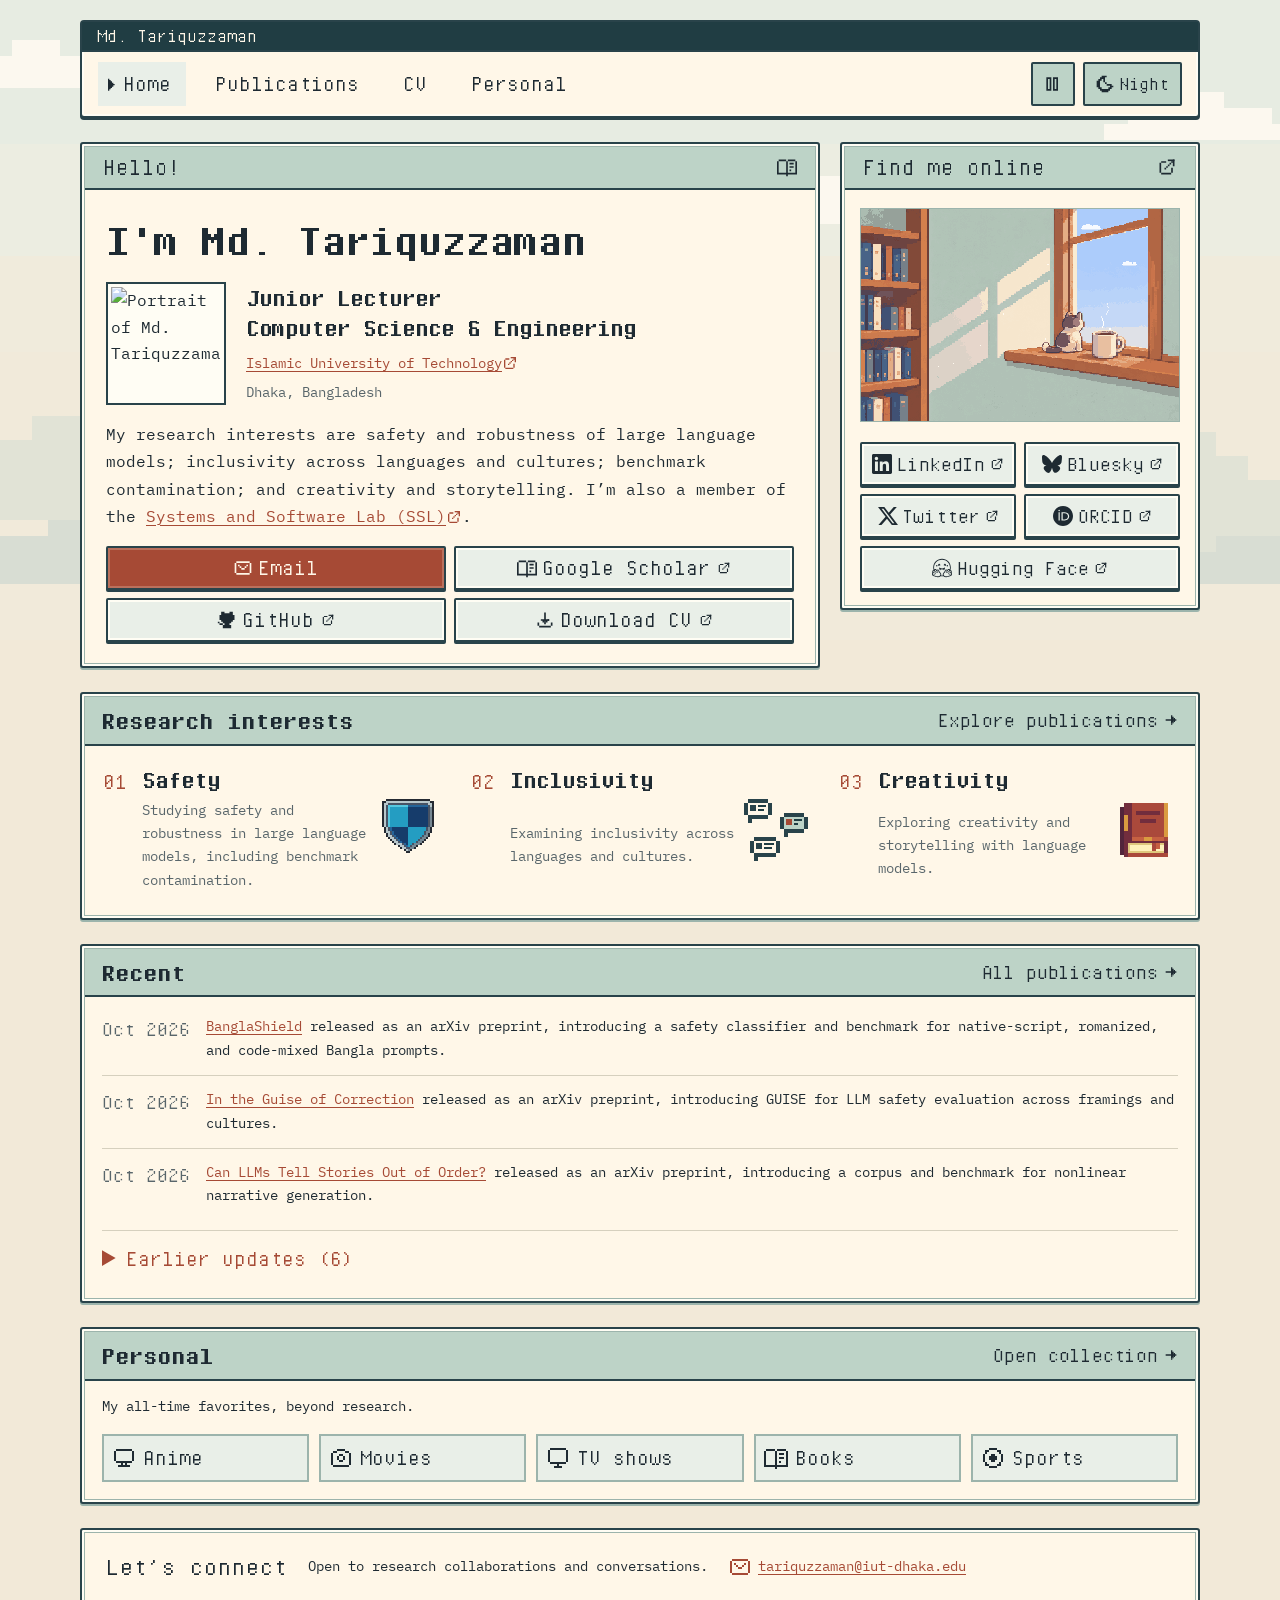
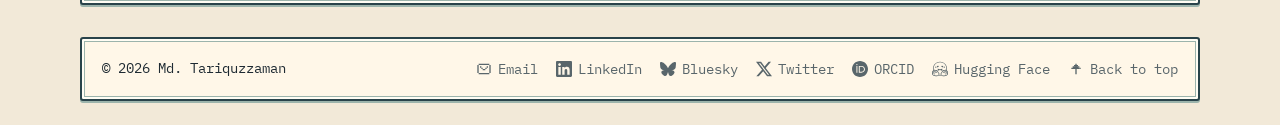
==== commit 228c00e5: "Update research artwork and supplied Scholar metrics" ====
--- a/index.html
+++ b/index.html
@@ -1,4 +1,4 @@
-<!doctype html><html lang="en"><head><meta charset="utf-8"><meta name="viewport" content="width=device-width,initial-scale=1"><script>try{const theme=localStorage.getItem("tariq-theme");if(theme==="light"||theme==="dark")document.documentElement.dataset.theme=theme;}catch(_){}</script><title>Md. Tariquzzaman · Junior Lecturer &amp; NLP Researcher at IUT</title><meta name="description" content="Safety, creativity, and cultural bias in large language models: research by Md. Tariquzzaman, Junior Lecturer at IUT."><meta name="robots" content="index,follow"><meta name="google-site-verification" content="boT_CMjz6ow5mcyZhAbCVE0JK2v9CAJwCu424PfT1U0"><meta name="msvalidate.01" content="E9CE5F8AA8FFFD3C486CAF3DAAAACB56"><meta name="theme-color" content="#f2e9d8" media="(prefers-color-scheme: light)"><meta name="theme-color" content="#181d30" media="(prefers-color-scheme: dark)"><link rel="canonical" href="https://mdtariquzzaman.github.io/"><meta property="og:type" content="website"><meta property="og:title" content="Md. Tariquzzaman · Junior Lecturer &amp; NLP Researcher at IUT"><meta property="og:description" content="Safety, creativity, and cultural bias in large language models: research by Md. Tariquzzaman, Junior Lecturer at IUT."><meta property="og:url" content="https://mdtariquzzaman.github.io/"><meta property="og:image" content="https://mdtariquzzaman.github.io/profile.jpg"><meta property="og:image:alt" content="Md. Tariquzzaman"><meta name="twitter:card" content="summary"><meta name="twitter:site" content="@mdtariquzzaman_"><meta name="twitter:creator" content="@mdtariquzzaman_"><meta name="twitter:title" content="Md. Tariquzzaman · Junior Lecturer &amp; NLP Researcher at IUT"><meta name="twitter:description" content="Safety, creativity, and cultural bias in large language models: research by Md. Tariquzzaman, Junior Lecturer at IUT."><meta name="twitter:image" content="https://mdtariquzzaman.github.io/profile.jpg"><link rel="icon" href="assets/favicon.svg" type="image/svg+xml"><link rel="stylesheet" href="assets/style.css?v=20261024interests"><link rel="stylesheet" href="assets/interactions.css?v=20261024interests"><script type="application/ld+json">{"@context":"https://schema.org","@type":"Person","@id":"https://mdtariquzzaman.github.io/#person","name":"Md. Tariquzzaman","alternateName":["Tariquzzaman","Md Tariquzzaman","Tariquzzaman Md"],"jobTitle":"Junior Lecturer","url":"https://mdtariquzzaman.github.io/","image":"https://mdtariquzzaman.github.io/profile.jpg","affiliation":{"@type":"CollegeOrUniversity","name":"Islamic University of Technology","url":"https://www.iutoic-dhaka.edu/"},"memberOf":{"@type":"ResearchOrganization","name":"Systems and Software Lab","url":"https://cse.iutoic-dhaka.edu/ssl"},"alumniOf":{"@type":"CollegeOrUniversity","name":"Islamic University of Technology"},"knowsAbout":["Safety","Creativity","Cultural Bias"],"sameAs":["https://scholar.google.com/citations?user=LWB_NzwAAAAJ","https://github.com/mdtariquzzaman","https://www.linkedin.com/in/md-tariquzzaman/","https://bsky.app/profile/mdtariquzzaman.bsky.social","https://x.com/mdtariquzzaman_","https://orcid.org/0009-0002-3322-8741","https://huggingface.co/md-tariquzzaman"]}</script></head><body class="page-index"><a class="skip-link" href="#main">Skip to content</a><header class="site-header"><div class="header-title-strip"><span class="header-title">Md. Tariquzzaman</span><div class="header-controls"><button class="motion-toggle motion-toggle-mobile" type="button" aria-pressed="false" aria-label="Pause animations" title="Pause animations"><svg class="icon icon-pause" viewBox="0 0 24 24" width="18" height="18" fill="currentColor" aria-hidden="true" focusable="false"><path d="M10 20H4V4h6v16Zm8-16v16h-6V4h6Zm-4 2v12h2V6h-2ZM6 18h2V6H6v12Z"/></svg><svg class="icon icon-play" viewBox="0 0 24 24" width="18" height="18" fill="currentColor" aria-hidden="true" focusable="false"><path d="M15 11h-2V9h2zm0 4h-2v-2h2zm-2 2h-2v-2h2zm0-8h-2V7h2zm-2-2H9V5h2zM9 21H7V3h2zm6-8h2v-2h-2zm-6 4h2v2H9z"/></svg></button><button class="theme-toggle theme-toggle-mobile" type="button" aria-label="Switch to dark theme" title="Switch to dark theme"><span aria-hidden="true">Day / night</span></button></div></div><div class="header-inner"><nav aria-label="Main navigation"><a href="index.html" aria-current="page"><svg class="icon nav-cursor" viewBox="0 0 24 24" width="18" height="18" fill="currentColor" aria-hidden="true" focusable="false"><path d="M6 4h2v2h2v2h2v2h2v2h2v2h-2v2h-2v2h-2v2H8v2H6V4z"/></svg><span>Home</span></a><a href="publications.html"><svg class="icon nav-cursor" viewBox="0 0 24 24" width="18" height="18" fill="currentColor" aria-hidden="true" focusable="false"><path d="M6 4h2v2h2v2h2v2h2v2h2v2h-2v2h-2v2h-2v2H8v2H6V4z"/></svg><span>Publications</span></a><a href="cv.html"><svg class="icon nav-cursor" viewBox="0 0 24 24" width="18" height="18" fill="currentColor" aria-hidden="true" focusable="false"><path d="M6 4h2v2h2v2h2v2h2v2h2v2h-2v2h-2v2h-2v2H8v2H6V4z"/></svg><span>CV</span></a><a href="personal.html"><svg class="icon nav-cursor" viewBox="0 0 24 24" width="18" height="18" fill="currentColor" aria-hidden="true" focusable="false"><path d="M6 4h2v2h2v2h2v2h2v2h2v2h-2v2h-2v2h-2v2H8v2H6V4z"/></svg><span>Personal</span></a></nav><div class="header-tools"><button class="motion-toggle motion-toggle-desktop" type="button" aria-pressed="false" aria-label="Pause animations" title="Pause animations"><svg class="icon icon-pause" viewBox="0 0 24 24" width="18" height="18" fill="currentColor" aria-hidden="true" focusable="false"><path d="M10 20H4V4h6v16Zm8-16v16h-6V4h6Zm-4 2v12h2V6h-2ZM6 18h2V6H6v12Z"/></svg><svg class="icon icon-play" viewBox="0 0 24 24" width="18" height="18" fill="currentColor" aria-hidden="true" focusable="false"><path d="M15 11h-2V9h2zm0 4h-2v-2h2zm-2 2h-2v-2h2zm0-8h-2V7h2zm-2-2H9V5h2zM9 21H7V3h2zm6-8h2v-2h-2zm-6 4h2v2H9z"/></svg></button><button class="theme-toggle theme-toggle-desktop" type="button" aria-label="Switch to dark theme" title="Switch to dark theme"><span aria-hidden="true">Day / night</span></button></div></div></header><div class="site-shell"><main id="main"><section class="introduction" aria-labelledby="intro-title">
+<!doctype html><html lang="en"><head><meta charset="utf-8"><meta name="viewport" content="width=device-width,initial-scale=1"><script>try{const theme=localStorage.getItem("tariq-theme");if(theme==="light"||theme==="dark")document.documentElement.dataset.theme=theme;}catch(_){}</script><title>Md. Tariquzzaman - Junior Lecturer at IUT</title><meta name="description" content="Safety and robustness of large language models; inclusivity across languages and cultures; benchmark contamination; creativity and storytelling — research by Md. Tariquzzaman, Junior Lecturer at IUT."><meta name="robots" content="index,follow"><meta name="google-site-verification" content="boT_CMjz6ow5mcyZhAbCVE0JK2v9CAJwCu424PfT1U0"><meta name="msvalidate.01" content="E9CE5F8AA8FFFD3C486CAF3DAAAACB56"><meta name="theme-color" content="#f2e9d8" media="(prefers-color-scheme: light)"><meta name="theme-color" content="#181d30" media="(prefers-color-scheme: dark)"><link rel="canonical" href="https://mdtariquzzaman.github.io/"><meta property="og:type" content="website"><meta property="og:title" content="Md. Tariquzzaman - Junior Lecturer at IUT"><meta property="og:description" content="Safety and robustness of large language models; inclusivity across languages and cultures; benchmark contamination; creativity and storytelling — research by Md. Tariquzzaman, Junior Lecturer at IUT."><meta property="og:url" content="https://mdtariquzzaman.github.io/"><meta property="og:image" content="https://mdtariquzzaman.github.io/profile.jpg"><meta property="og:image:alt" content="Md. Tariquzzaman"><meta name="twitter:card" content="summary"><meta name="twitter:site" content="@mdtariquzzaman_"><meta name="twitter:creator" content="@mdtariquzzaman_"><meta name="twitter:title" content="Md. Tariquzzaman - Junior Lecturer at IUT"><meta name="twitter:description" content="Safety and robustness of large language models; inclusivity across languages and cultures; benchmark contamination; creativity and storytelling — research by Md. Tariquzzaman, Junior Lecturer at IUT."><meta name="twitter:image" content="https://mdtariquzzaman.github.io/profile.jpg"><link rel="icon" href="assets/favicon.svg" type="image/svg+xml"><link rel="stylesheet" href="assets/style.css?v=20261102shield"><link rel="stylesheet" href="assets/interactions.css?v=20261102shield"><script type="application/ld+json">{"@context":"https://schema.org","@type":"Person","@id":"https://mdtariquzzaman.github.io/#person","name":"Md. Tariquzzaman","alternateName":["Tariquzzaman","Md Tariquzzaman","Tariquzzaman Md"],"jobTitle":"Junior Lecturer","url":"https://mdtariquzzaman.github.io/","image":"https://mdtariquzzaman.github.io/profile.jpg","affiliation":{"@type":"CollegeOrUniversity","name":"Islamic University of Technology","url":"https://www.iutoic-dhaka.edu/"},"memberOf":{"@type":"ResearchOrganization","name":"Systems and Software Lab","url":"https://cse.iutoic-dhaka.edu/ssl"},"alumniOf":{"@type":"CollegeOrUniversity","name":"Islamic University of Technology"},"knowsAbout":["Safety","Inclusivity","Creativity"],"sameAs":["https://scholar.google.com/citations?user=LWB_NzwAAAAJ","https://github.com/mdtariquzzaman","https://www.linkedin.com/in/md-tariquzzaman/","https://bsky.app/profile/mdtariquzzaman.bsky.social","https://x.com/mdtariquzzaman_","https://orcid.org/0009-0002-3322-8741","https://huggingface.co/md-tariquzzaman"]}</script></head><body class="page-index"><a class="skip-link" href="#main">Skip to content</a><header class="site-header"><div class="header-title-strip"><span class="header-title">Md. Tariquzzaman</span><div class="header-controls"><button class="motion-toggle motion-toggle-mobile" type="button" aria-pressed="false" aria-label="Pause animations" title="Pause animations"><svg class="icon icon-pause" viewBox="0 0 24 24" width="18" height="18" fill="currentColor" aria-hidden="true" focusable="false"><path d="M10 20H4V4h6v16Zm8-16v16h-6V4h6Zm-4 2v12h2V6h-2ZM6 18h2V6H6v12Z"/></svg><svg class="icon icon-play" viewBox="0 0 24 24" width="18" height="18" fill="currentColor" aria-hidden="true" focusable="false"><path d="M15 11h-2V9h2zm0 4h-2v-2h2zm-2 2h-2v-2h2zm0-8h-2V7h2zm-2-2H9V5h2zM9 21H7V3h2zm6-8h2v-2h-2zm-6 4h2v2H9z"/></svg></button><button class="theme-toggle theme-toggle-mobile" type="button" aria-label="Switch to dark theme" title="Switch to dark theme"><span aria-hidden="true">Day / night</span></button></div></div><div class="header-inner"><nav aria-label="Main navigation"><a href="index.html" aria-current="page"><svg class="icon nav-cursor" viewBox="0 0 24 24" width="18" height="18" fill="currentColor" aria-hidden="true" focusable="false"><path d="M6 4h2v2h2v2h2v2h2v2h2v2h-2v2h-2v2h-2v2H8v2H6V4z"/></svg><span>Home</span></a><a href="publications.html"><svg class="icon nav-cursor" viewBox="0 0 24 24" width="18" height="18" fill="currentColor" aria-hidden="true" focusable="false"><path d="M6 4h2v2h2v2h2v2h2v2h2v2h-2v2h-2v2h-2v2H8v2H6V4z"/></svg><span>Publications</span></a><a href="cv.html"><svg class="icon nav-cursor" viewBox="0 0 24 24" width="18" height="18" fill="currentColor" aria-hidden="true" focusable="false"><path d="M6 4h2v2h2v2h2v2h2v2h2v2h-2v2h-2v2h-2v2H8v2H6V4z"/></svg><span>CV</span></a><a href="personal.html"><svg class="icon nav-cursor" viewBox="0 0 24 24" width="18" height="18" fill="currentColor" aria-hidden="true" focusable="false"><path d="M6 4h2v2h2v2h2v2h2v2h2v2h-2v2h-2v2h-2v2H8v2H6V4z"/></svg><span>Personal</span></a></nav><div class="header-tools"><button class="motion-toggle motion-toggle-desktop" type="button" aria-pressed="false" aria-label="Pause animations" title="Pause animations"><svg class="icon icon-pause" viewBox="0 0 24 24" width="18" height="18" fill="currentColor" aria-hidden="true" focusable="false"><path d="M10 20H4V4h6v16Zm8-16v16h-6V4h6Zm-4 2v12h2V6h-2ZM6 18h2V6H6v12Z"/></svg><svg class="icon icon-play" viewBox="0 0 24 24" width="18" height="18" fill="currentColor" aria-hidden="true" focusable="false"><path d="M15 11h-2V9h2zm0 4h-2v-2h2zm-2 2h-2v-2h2zm0-8h-2V7h2zm-2-2H9V5h2zM9 21H7V3h2zm6-8h2v-2h-2zm-6 4h2v2H9z"/></svg></button><button class="theme-toggle theme-toggle-desktop" type="button" aria-label="Switch to dark theme" title="Switch to dark theme"><span aria-hidden="true">Day / night</span></button></div></div></header><div class="site-shell"><main id="main"><section class="introduction" aria-labelledby="intro-title">
   <div class="profile-window">
     <div class="window-title"><span>Hello!</span><svg class="icon" viewBox="0 0 24 24" width="18" height="18" fill="currentColor" aria-hidden="true" focusable="false"><path d="M2 3h9v2H2zM0 19h11v2H0zM13 3h9v2h-9zm0 16h11v2H13zM11 5h2v18h-2zM0 5h2v14H0zm22 0h2v14h-2zm-7 2h5v2h-5zm0 4h5v2h-5zm0 4h2v2h-2z"/></svg></div>
     <div class="profile-body">
@@ -11,7 +11,7 @@
           <p class="profile-location">Dhaka, Bangladesh</p>
         </div>
         <div class="intro-copy">
-          <p>I research on safety, creativity, and cultural bias in large language models, with a particular interest in how cultural context, task framing, and data contamination shape their behavior. I aim to build trustworthy and reliable language models with creative capabilities to solve real-world problems. I’m also a member of the <a href="https://cse.iutoic-dhaka.edu/ssl">Systems and Software Lab (SSL)<svg class="icon icon-trail" viewBox="0 0 24 24" width="18" height="18" fill="currentColor" aria-hidden="true" focusable="false"><path d="M11 5H5v2h6V5ZM5 7H3v12h2V7Zm12 12H5v2h12v-2Zm2-6h-2v6h2v-6Zm-8 0H9v2h2v-2Zm2-2h-2v2h2v-2Zm2-2h-2v2h2V9Zm2-2h-2v2h2V7Zm2-2h-2v2h2V5Zm2-2h-2v8h2V3Z"/><path d="M21 3h-8v2h8V3Z"/></svg></a>.</p>
+          <p>My research interests are safety and robustness of large language models; inclusivity across languages and cultures; benchmark contamination; and creativity and storytelling. I’m also a member of the <a href="https://cse.iutoic-dhaka.edu/ssl">Systems and Software Lab (SSL)<svg class="icon icon-trail" viewBox="0 0 24 24" width="18" height="18" fill="currentColor" aria-hidden="true" focusable="false"><path d="M11 5H5v2h6V5ZM5 7H3v12h2V7Zm12 12H5v2h12v-2Zm2-6h-2v6h2v-6Zm-8 0H9v2h2v-2Zm2-2h-2v2h2v-2Zm2-2h-2v2h2V9Zm2-2h-2v2h2V7Zm2-2h-2v2h2V5Zm2-2h-2v8h2V3Z"/><path d="M21 3h-8v2h8V3Z"/></svg></a>.</p>
           <div class="link-row"><a class="btn" data-kind="mail" href="mailto:tariquzzaman@iut-dhaka.edu"><svg class="icon" viewBox="0 0 24 24" width="18" height="18" fill="currentColor" aria-hidden="true" focusable="false"><path d="M6 8h2v2H6zm2 2h2v2H8zm10-2h-2v2h2zm-2 2h-2v2h2zm-6 2h4v2h-4zM2 6h2v12H2zm18 0h2v12h-2zM4 4h16v2H4zm0 14h16v2H4z"/></svg><span>Email</span></a><a class="btn" data-kind="scholar" href="https://scholar.google.com/citations?user=LWB_NzwAAAAJ"><svg class="icon" viewBox="0 0 24 24" width="18" height="18" fill="currentColor" aria-hidden="true" focusable="false"><path d="M2 3h9v2H2zM0 19h11v2H0zM13 3h9v2h-9zm0 16h11v2H13zM11 5h2v18h-2zM0 5h2v14H0zm22 0h2v14h-2zm-7 2h5v2h-5zm0 4h5v2h-5zm0 4h2v2h-2z"/></svg><span>Google Scholar</span><svg class="icon icon-trail" viewBox="0 0 24 24" width="18" height="18" fill="currentColor" aria-hidden="true" focusable="false"><path d="M11 5H5v2h6V5ZM5 7H3v12h2V7Zm12 12H5v2h12v-2Zm2-6h-2v6h2v-6Zm-8 0H9v2h2v-2Zm2-2h-2v2h2v-2Zm2-2h-2v2h2V9Zm2-2h-2v2h2V7Zm2-2h-2v2h2V5Zm2-2h-2v8h2V3Z"/><path d="M21 3h-8v2h8V3Z"/></svg></a><a class="btn" data-kind="github" href="https://github.com/mdtariquzzaman"><svg class="icon" viewBox="0 0 24 24" width="18" height="18" fill="currentColor" aria-hidden="true" focusable="false"><path d="M19 14h-2v2h-2v2h2v4H7v-4H3v-2H1v-2h2v2h4v-2H5v-2H3V6h2V2h4v2h6V2h4v4h2v6h-2v2ZM7 18h2v-2H7v2Z"/></svg><span>GitHub</span><svg class="icon icon-trail" viewBox="0 0 24 24" width="18" height="18" fill="currentColor" aria-hidden="true" focusable="false"><path d="M11 5H5v2h6V5ZM5 7H3v12h2V7Zm12 12H5v2h12v-2Zm2-6h-2v6h2v-6Zm-8 0H9v2h2v-2Zm2-2h-2v2h2v-2Zm2-2h-2v2h2V9Zm2-2h-2v2h2V7Zm2-2h-2v2h2V5Zm2-2h-2v8h2V3Z"/><path d="M21 3h-8v2h8V3Z"/></svg></a><a class="btn" data-kind="cv" href="files/cv/tariq.pdf" target="_blank" rel="noopener"><svg class="icon" viewBox="0 0 24 24" width="18" height="18" fill="currentColor" aria-hidden="true" focusable="false"><path d="M21 15v4h-2v-4zm-2 4v2H5v-2zM5 15v4H3v-4zm8-12v14h-2V3z"/><path d="M7 11v2h10v-2zm2 2v2h2v-2zm4 0v2h2v-2z"/><path d="M15 11v2h2v-2z"/></svg><span>Download CV</span><svg class="icon icon-trail" viewBox="0 0 24 24" width="18" height="18" fill="currentColor" aria-hidden="true" focusable="false"><path d="M11 5H5v2h6V5ZM5 7H3v12h2V7Zm12 12H5v2h12v-2Zm2-6h-2v6h2v-6Zm-8 0H9v2h2v-2Zm2-2h-2v2h2v-2Zm2-2h-2v2h2V9Zm2-2h-2v2h2V7Zm2-2h-2v2h2V5Zm2-2h-2v8h2V3Z"/><path d="M21 3h-8v2h8V3Z"/></svg></a></div>
         </div>
       </div>
@@ -33,12 +33,12 @@
 <section class="section interest-section" aria-labelledby="interests-title">
   <div class="section-heading"><h2 id="interests-title">Research interests</h2><a href="publications.html">Explore publications<svg class="icon icon-trail" viewBox="0 0 24 24" width="18" height="18" fill="currentColor" aria-hidden="true" focusable="false"><path d="M4 11v2h16v-2zm12 2v2h2v-2zm-2 2v2h2v-2zm-2 2v2h2v-2zm4-6V9h2v2z"/><path d="M14 15V7h2v8zm-2 2V5h2v12z"/></svg></a></div>
   <div class="interest-grid">
-    <a href="publications.html"><span class="index">01</span><span class="menu-cursor" aria-hidden="true"><svg class="icon" viewBox="0 0 24 24" width="18" height="18" fill="currentColor" aria-hidden="true" focusable="false"><path d="M6 4h2v2h2v2h2v2h2v2h2v2h-2v2h-2v2h-2v2H8v2H6V4z"/></svg></span><h3>Safety</h3><p>Studying the safety and reliability of language models.</p></a>
-    <a href="publications.html"><span class="index">02</span><span class="menu-cursor" aria-hidden="true"><svg class="icon" viewBox="0 0 24 24" width="18" height="18" fill="currentColor" aria-hidden="true" focusable="false"><path d="M6 4h2v2h2v2h2v2h2v2h2v2h-2v2h-2v2h-2v2H8v2H6V4z"/></svg></span><h3>Creativity</h3><p>Understanding creative capabilities in language models.</p></a>
-    <a href="publications.html"><span class="index">03</span><span class="menu-cursor" aria-hidden="true"><svg class="icon" viewBox="0 0 24 24" width="18" height="18" fill="currentColor" aria-hidden="true" focusable="false"><path d="M6 4h2v2h2v2h2v2h2v2h2v2h-2v2h-2v2h-2v2H8v2H6V4z"/></svg></span><h3>Cultural Bias</h3><p>Examining how cultural context shapes model judgments.</p></a>
+    <a href="publications.html"><span class="index">01</span><span class="menu-cursor" aria-hidden="true"><svg class="icon" viewBox="0 0 24 24" width="18" height="18" fill="currentColor" aria-hidden="true" focusable="false"><path d="M6 4h2v2h2v2h2v2h2v2h2v2h-2v2h-2v2h-2v2H8v2H6V4z"/></svg></span><h3>Safety</h3><p>Studying safety and robustness in large language models, including benchmark contamination.</p><span class="interest-scene" data-scene="interest-safety" aria-hidden="true"><svg class="icon" viewBox="0 0 32 32" width="64" height="64" shape-rendering="crispEdges" aria-hidden="true" focusable="false"><rect x="5" y="2" width="22" height="1" fill="var(--art-metal-edge)" data-tone="metal-edge" data-part="shield"/><rect x="3" y="3" width="2" height="1" fill="var(--art-metal-edge)" data-tone="metal-edge" data-part="shield"/><rect x="5" y="3" width="22" height="1" fill="var(--art-metal-light)" data-tone="metal-light" data-part="shield"/><rect x="27" y="3" width="2" height="1" fill="var(--art-metal-edge)" data-tone="metal-edge" data-part="shield"/><rect x="3" y="4" width="1" height="1" fill="var(--art-metal-edge)" data-tone="metal-edge" data-part="shield"/><rect x="4" y="4" width="2" height="1" fill="var(--art-metal-light)" data-tone="metal-light" data-part="shield"/><rect x="6" y="4" width="20" height="1" fill="var(--art-metal-dark)" data-tone="metal-dark" data-part="shield"/><rect x="26" y="4" width="2" height="1" fill="var(--art-metal-light)" data-tone="metal-light" data-part="shield"/><rect x="28" y="4" width="1" height="1" fill="var(--art-metal-edge)" data-tone="metal-edge" data-part="shield"/><rect x="3" y="5" width="1" height="1" fill="var(--art-metal-edge)" data-tone="metal-edge" data-part="shield"/><rect x="4" y="5" width="1" height="1" fill="var(--art-metal-light)" data-tone="metal-light" data-part="shield"/><rect x="5" y="5" width="1" height="1" fill="var(--art-metal-dark)" data-tone="metal-dark" data-part="shield"/><rect x="6" y="5" width="10" height="1" fill="var(--art-blue-light)" data-tone="blue-light" data-part="shield"/><rect x="16" y="5" width="10" height="1" fill="var(--art-blue-mid)" data-tone="blue-mid" data-part="shield"/><rect x="26" y="5" width="1" height="1" fill="var(--art-metal-dark)" data-tone="metal-dark" data-part="shield"/><rect x="27" y="5" width="1" height="1" fill="var(--art-metal-light)" data-tone="metal-light" data-part="shield"/><rect x="28" y="5" width="1" height="1" fill="var(--art-metal-edge)" data-tone="metal-edge" data-part="shield"/><rect x="3" y="6" width="1" height="1" fill="var(--art-metal-edge)" data-tone="metal-edge" data-part="shield"/><rect x="4" y="6" width="1" height="1" fill="var(--art-metal-light)" data-tone="metal-light" data-part="shield"/><rect x="5" y="6" width="1" height="1" fill="var(--art-metal-dark)" data-tone="metal-dark" data-part="shield"/><rect x="6" y="6" width="1" height="1" fill="var(--art-blue-light)" data-tone="blue-light" data-part="shield"/><rect x="7" y="6" width="9" height="1" fill="var(--art-blue-cyan)" data-tone="blue-cyan" data-part="shield"/><rect x="16" y="6" width="10" height="1" fill="var(--art-blue-deep)" data-tone="blue-deep" data-part="shield"/><rect x="26" y="6" width="1" height="1" fill="var(--art-metal-dark)" data-tone="metal-dark" data-part="shield"/><rect x="27" y="6" width="1" height="1" fill="var(--art-metal-mid)" data-tone="metal-mid" data-part="shield"/><rect x="28" y="6" width="1" height="1" fill="var(--art-metal-edge)" data-tone="metal-edge" data-part="shield"/><rect x="3" y="7" width="1" height="1" fill="var(--art-metal-edge)" data-tone="metal-edge" data-part="shield"/><rect x="4" y="7" width="1" height="1" fill="var(--art-metal-light)" data-tone="metal-light" data-part="shield"/><rect x="5" y="7" width="1" height="1" fill="var(--art-metal-dark)" data-tone="metal-dark" data-part="shield"/><rect x="6" y="7" width="1" height="1" fill="var(--art-blue-light)" data-tone="blue-light" data-part="shield"/><rect x="7" y="7" width="9" height="1" fill="var(--art-blue-cyan)" data-tone="blue-cyan" data-part="shield"/><rect x="16" y="7" width="10" height="1" fill="var(--art-blue-deep)" data-tone="blue-deep" data-part="shield"/><rect x="26" y="7" width="1" height="1" fill="var(--art-metal-dark)" data-tone="metal-dark" data-part="shield"/><rect x="27" y="7" width="1" height="1" fill="var(--art-metal-mid)" data-tone="metal-mid" data-part="shield"/><rect x="28" y="7" width="1" height="1" fill="var(--art-metal-edge)" data-tone="metal-edge" data-part="shield"/><rect x="3" y="8" width="1" height="1" fill="var(--art-metal-edge)" data-tone="metal-edge" data-part="shield"/><rect x="4" y="8" width="1" height="1" fill="var(--art-metal-light)" data-tone="metal-light" data-part="shield"/><rect x="5" y="8" width="1" height="1" fill="var(--art-metal-dark)" data-tone="metal-dark" data-part="shield"/><rect x="6" y="8" width="1" height="1" fill="var(--art-blue-light)" data-tone="blue-light" data-part="shield"/><rect x="7" y="8" width="9" height="1" fill="var(--art-blue-cyan)" data-tone="blue-cyan" data-part="shield"/><rect x="16" y="8" width="10" height="1" fill="var(--art-blue-deep)" data-tone="blue-deep" data-part="shield"/><rect x="26" y="8" width="1" height="1" fill="var(--art-metal-dark)" data-tone="metal-dark" data-part="shield"/><rect x="27" y="8" width="1" height="1" fill="var(--art-metal-mid)" data-tone="metal-mid" data-part="shield"/><rect x="28" y="8" width="1" height="1" fill="var(--art-metal-edge)" data-tone="metal-edge" data-part="shield"/><rect x="3" y="9" width="1" height="1" fill="var(--art-metal-edge)" data-tone="metal-edge" data-part="shield"/><rect x="4" y="9" width="1" height="1" fill="var(--art-metal-light)" data-tone="metal-light" data-part="shield"/><rect x="5" y="9" width="1" height="1" fill="var(--art-metal-dark)" data-tone="metal-dark" data-part="shield"/><rect x="6" y="9" width="1" height="1" fill="var(--art-blue-light)" data-tone="blue-light" data-part="shield"/><rect x="7" y="9" width="9" height="1" fill="var(--art-blue-cyan)" data-tone="blue-cyan" data-part="shield"/><rect x="16" y="9" width="10" height="1" fill="var(--art-blue-deep)" data-tone="blue-deep" data-part="shield"/><rect x="26" y="9" width="1" height="1" fill="var(--art-metal-dark)" data-tone="metal-dark" data-part="shield"/><rect x="27" y="9" width="1" height="1" fill="var(--art-metal-mid)" data-tone="metal-mid" data-part="shield"/><rect x="28" y="9" width="1" height="1" fill="var(--art-metal-edge)" data-tone="metal-edge" data-part="shield"/><rect x="3" y="10" width="1" height="1" fill="var(--art-metal-edge)" data-tone="metal-edge" data-part="shield"/><rect x="4" y="10" width="1" height="1" fill="var(--art-metal-light)" data-tone="metal-light" data-part="shield"/><rect x="5" y="10" width="1" height="1" fill="var(--art-metal-dark)" data-tone="metal-dark" data-part="shield"/><rect x="6" y="10" width="1" height="1" fill="var(--art-blue-light)" data-tone="blue-light" data-part="shield"/><rect x="7" y="10" width="9" height="1" fill="var(--art-blue-cyan)" data-tone="blue-cyan" data-part="shield"/><rect x="16" y="10" width="10" height="1" fill="var(--art-blue-deep)" data-tone="blue-deep" data-part="shield"/><rect x="26" y="10" width="1" height="1" fill="var(--art-metal-dark)" data-tone="metal-dark" data-part="shield"/><rect x="27" y="10" width="1" height="1" fill="var(--art-metal-mid)" data-tone="metal-mid" data-part="shield"/><rect x="28" y="10" width="1" height="1" fill="var(--art-metal-edge)" data-tone="metal-edge" data-part="shield"/><rect x="3" y="11" width="1" height="1" fill="var(--art-metal-edge)" data-tone="metal-edge" data-part="shield"/><rect x="4" y="11" width="1" height="1" fill="var(--art-metal-light)" data-tone="metal-light" data-part="shield"/><rect x="5" y="11" width="1" height="1" fill="var(--art-metal-dark)" data-tone="metal-dark" data-part="shield"/><rect x="6" y="11" width="1" height="1" fill="var(--art-blue-light)" data-tone="blue-light" data-part="shield"/><rect x="7" y="11" width="9" height="1" fill="var(--art-blue-cyan)" data-tone="blue-cyan" data-part="shield"/><rect x="16" y="11" width="10" height="1" fill="var(--art-blue-deep)" data-tone="blue-deep" data-part="shield"/><rect x="26" y="11" width="1" height="1" fill="var(--art-metal-dark)" data-tone="metal-dark" data-part="shield"/><rect x="27" y="11" width="1" height="1" fill="var(--art-metal-mid)" data-tone="metal-mid" data-part="shield"/><rect x="28" y="11" width="1" height="1" fill="var(--art-metal-edge)" data-tone="metal-edge" data-part="shield"/><rect x="3" y="12" width="1" height="1" fill="var(--art-metal-edge)" data-tone="metal-edge" data-part="shield"/><rect x="4" y="12" width="1" height="1" fill="var(--art-metal-light)" data-tone="metal-light" data-part="shield"/><rect x="5" y="12" width="1" height="1" fill="var(--art-metal-dark)" data-tone="metal-dark" data-part="shield"/><rect x="6" y="12" width="1" height="1" fill="var(--art-blue-light)" data-tone="blue-light" data-part="shield"/><rect x="7" y="12" width="9" height="1" fill="var(--art-blue-cyan)" data-tone="blue-cyan" data-part="shield"/><rect x="16" y="12" width="10" height="1" fill="var(--art-blue-deep)" data-tone="blue-deep" data-part="shield"/><rect x="26" y="12" width="1" height="1" fill="var(--art-metal-dark)" data-tone="metal-dark" data-part="shield"/><rect x="27" y="12" width="1" height="1" fill="var(--art-metal-mid)" data-tone="metal-mid" data-part="shield"/><rect x="28" y="12" width="1" height="1" fill="var(--art-metal-edge)" data-tone="metal-edge" data-part="shield"/><rect x="3" y="13" width="1" height="1" fill="var(--art-metal-edge)" data-tone="metal-edge" data-part="shield"/><rect x="4" y="13" width="1" height="1" fill="var(--art-metal-light)" data-tone="metal-light" data-part="shield"/><rect x="5" y="13" width="1" height="1" fill="var(--art-metal-dark)" data-tone="metal-dark" data-part="shield"/><rect x="6" y="13" width="1" height="1" fill="var(--art-blue-light)" data-tone="blue-light" data-part="shield"/><rect x="7" y="13" width="9" height="1" fill="var(--art-blue-cyan)" data-tone="blue-cyan" data-part="shield"/><rect x="16" y="13" width="10" height="1" fill="var(--art-blue-deep)" data-tone="blue-deep" data-part="shield"/><rect x="26" y="13" width="1" height="1" fill="var(--art-metal-dark)" data-tone="metal-dark" data-part="shield"/><rect x="27" y="13" width="1" height="1" fill="var(--art-metal-mid)" data-tone="metal-mid" data-part="shield"/><rect x="28" y="13" width="1" height="1" fill="var(--art-metal-edge)" data-tone="metal-edge" data-part="shield"/><rect x="3" y="14" width="1" height="1" fill="var(--art-metal-edge)" data-tone="metal-edge" data-part="shield"/><rect x="4" y="14" width="1" height="1" fill="var(--art-metal-light)" data-tone="metal-light" data-part="shield"/><rect x="5" y="14" width="1" height="1" fill="var(--art-metal-dark)" data-tone="metal-dark" data-part="shield"/><rect x="6" y="14" width="1" height="1" fill="var(--art-blue-light)" data-tone="blue-light" data-part="shield"/><rect x="7" y="14" width="9" height="1" fill="var(--art-blue-cyan)" data-tone="blue-cyan" data-part="shield"/><rect x="16" y="14" width="10" height="1" fill="var(--art-blue-deep)" data-tone="blue-deep" data-part="shield"/><rect x="26" y="14" width="1" height="1" fill="var(--art-metal-dark)" data-tone="metal-dark" data-part="shield"/><rect x="27" y="14" width="1" height="1" fill="var(--art-metal-mid)" data-tone="metal-mid" data-part="shield"/><rect x="28" y="14" width="1" height="1" fill="var(--art-metal-edge)" data-tone="metal-edge" data-part="shield"/><rect x="3" y="15" width="1" height="1" fill="var(--art-metal-edge)" data-tone="metal-edge" data-part="shield"/><rect x="4" y="15" width="1" height="1" fill="var(--art-metal-light)" data-tone="metal-light" data-part="shield"/><rect x="5" y="15" width="1" height="1" fill="var(--art-metal-dark)" data-tone="metal-dark" data-part="shield"/><rect x="6" y="15" width="1" height="1" fill="var(--art-blue-light)" data-tone="blue-light" data-part="shield"/><rect x="7" y="15" width="9" height="1" fill="var(--art-blue-cyan)" data-tone="blue-cyan" data-part="shield"/><rect x="16" y="15" width="10" height="1" fill="var(--art-blue-deep)" data-tone="blue-deep" data-part="shield"/><rect x="26" y="15" width="1" height="1" fill="var(--art-metal-dark)" data-tone="metal-dark" data-part="shield"/><rect x="27" y="15" width="1" height="1" fill="var(--art-metal-mid)" data-tone="metal-mid" data-part="shield"/><rect x="28" y="15" width="1" height="1" fill="var(--art-metal-edge)" data-tone="metal-edge" data-part="shield"/><rect x="4" y="16" width="1" height="1" fill="var(--art-metal-edge)" data-tone="metal-edge" data-part="shield"/><rect x="5" y="16" width="1" height="1" fill="var(--art-metal-light)" data-tone="metal-light" data-part="shield"/><rect x="6" y="16" width="1" height="1" fill="var(--art-metal-dark)" data-tone="metal-dark" data-part="shield"/><rect x="7" y="16" width="1" height="1" fill="var(--art-blue-mid)" data-tone="blue-mid" data-part="shield"/><rect x="8" y="16" width="8" height="1" fill="var(--art-blue-deep)" data-tone="blue-deep" data-part="shield"/><rect x="16" y="16" width="9" height="1" fill="var(--art-blue-cyan)" data-tone="blue-cyan" data-part="shield"/><rect x="25" y="16" width="1" height="1" fill="var(--art-metal-dark)" data-tone="metal-dark" data-part="shield"/><rect x="26" y="16" width="1" height="1" fill="var(--art-metal-mid)" data-tone="metal-mid" data-part="shield"/><rect x="27" y="16" width="1" height="1" fill="var(--art-metal-edge)" data-tone="metal-edge" data-part="shield"/><rect x="4" y="17" width="1" height="1" fill="var(--art-metal-edge)" data-tone="metal-edge" data-part="shield"/><rect x="5" y="17" width="1" height="1" fill="var(--art-metal-light)" data-tone="metal-light" data-part="shield"/><rect x="6" y="17" width="1" height="1" fill="var(--art-metal-dark)" data-tone="metal-dark" data-part="shield"/><rect x="7" y="17" width="1" height="1" fill="var(--art-blue-mid)" data-tone="blue-mid" data-part="shield"/><rect x="8" y="17" width="8" height="1" fill="var(--art-blue-deep)" data-tone="blue-deep" data-part="shield"/><rect x="16" y="17" width="9" height="1" fill="var(--art-blue-cyan)" data-tone="blue-cyan" data-part="shield"/><rect x="25" y="17" width="1" height="1" fill="var(--art-metal-dark)" data-tone="metal-dark" data-part="shield"/><rect x="26" y="17" width="1" height="1" fill="var(--art-metal-mid)" data-tone="metal-mid" data-part="shield"/><rect x="27" y="17" width="1" height="1" fill="var(--art-metal-edge)" data-tone="metal-edge" data-part="shield"/><rect x="4" y="18" width="1" height="1" fill="var(--art-metal-edge)" data-tone="metal-edge" data-part="shield"/><rect x="5" y="18" width="2" height="1" fill="var(--art-metal-light)" data-tone="metal-light" data-part="shield"/><rect x="7" y="18" width="1" height="1" fill="var(--art-metal-dark)" data-tone="metal-dark" data-part="shield"/><rect x="8" y="18" width="1" height="1" fill="var(--art-blue-mid)" data-tone="blue-mid" data-part="shield"/><rect x="9" y="18" width="7" height="1" fill="var(--art-blue-deep)" data-tone="blue-deep" data-part="shield"/><rect x="16" y="18" width="8" height="1" fill="var(--art-blue-cyan)" data-tone="blue-cyan" data-part="shield"/><rect x="24" y="18" width="1" height="1" fill="var(--art-metal-dark)" data-tone="metal-dark" data-part="shield"/><rect x="25" y="18" width="2" height="1" fill="var(--art-metal-mid)" data-tone="metal-mid" data-part="shield"/><rect x="27" y="18" width="1" height="1" fill="var(--art-metal-edge)" data-tone="metal-edge" data-part="shield"/><rect x="5" y="19" width="1" height="1" fill="var(--art-metal-edge)" data-tone="metal-edge" data-part="shield"/><rect x="6" y="19" width="1" height="1" fill="var(--art-metal-light)" data-tone="metal-light" data-part="shield"/><rect x="7" y="19" width="1" height="1" fill="var(--art-metal-dark)" data-tone="metal-dark" data-part="shield"/><rect x="8" y="19" width="1" height="1" fill="var(--art-blue-mid)" data-tone="blue-mid" data-part="shield"/><rect x="9" y="19" width="7" height="1" fill="var(--art-blue-deep)" data-tone="blue-deep" data-part="shield"/><rect x="16" y="19" width="8" height="1" fill="var(--art-blue-cyan)" data-tone="blue-cyan" data-part="shield"/><rect x="24" y="19" width="1" height="1" fill="var(--art-metal-dark)" data-tone="metal-dark" data-part="shield"/><rect x="25" y="19" width="1" height="1" fill="var(--art-metal-mid)" data-tone="metal-mid" data-part="shield"/><rect x="26" y="19" width="1" height="1" fill="var(--art-metal-edge)" data-tone="metal-edge" data-part="shield"/><rect x="5" y="20" width="1" height="1" fill="var(--art-metal-edge)" data-tone="metal-edge" data-part="shield"/><rect x="6" y="20" width="2" height="1" fill="var(--art-metal-light)" data-tone="metal-light" data-part="shield"/><rect x="8" y="20" width="1" height="1" fill="var(--art-metal-dark)" data-tone="metal-dark" data-part="shield"/><rect x="9" y="20" width="1" height="1" fill="var(--art-blue-mid)" data-tone="blue-mid" data-part="shield"/><rect x="10" y="20" width="6" height="1" fill="var(--art-blue-deep)" data-tone="blue-deep" data-part="shield"/><rect x="16" y="20" width="7" height="1" fill="var(--art-blue-cyan)" data-tone="blue-cyan" data-part="shield"/><rect x="23" y="20" width="1" height="1" fill="var(--art-metal-dark)" data-tone="metal-dark" data-part="shield"/><rect x="24" y="20" width="2" height="1" fill="var(--art-metal-mid)" data-tone="metal-mid" data-part="shield"/><rect x="26" y="20" width="1" height="1" fill="var(--art-metal-edge)" data-tone="metal-edge" data-part="shield"/><rect x="6" y="21" width="1" height="1" fill="var(--art-metal-edge)" data-tone="metal-edge" data-part="shield"/><rect x="7" y="21" width="2" height="1" fill="var(--art-metal-light)" data-tone="metal-light" data-part="shield"/><rect x="9" y="21" width="1" height="1" fill="var(--art-metal-dark)" data-tone="metal-dark" data-part="shield"/><rect x="10" y="21" width="1" height="1" fill="var(--art-blue-mid)" data-tone="blue-mid" data-part="shield"/><rect x="11" y="21" width="5" height="1" fill="var(--art-blue-deep)" data-tone="blue-deep" data-part="shield"/><rect x="16" y="21" width="6" height="1" fill="var(--art-blue-cyan)" data-tone="blue-cyan" data-part="shield"/><rect x="22" y="21" width="1" height="1" fill="var(--art-metal-dark)" data-tone="metal-dark" data-part="shield"/><rect x="23" y="21" width="2" height="1" fill="var(--art-metal-mid)" data-tone="metal-mid" data-part="shield"/><rect x="25" y="21" width="1" height="1" fill="var(--art-metal-edge)" data-tone="metal-edge" data-part="shield"/><rect x="7" y="22" width="1" height="1" fill="var(--art-metal-edge)" data-tone="metal-edge" data-part="shield"/><rect x="8" y="22" width="2" height="1" fill="var(--art-metal-light)" data-tone="metal-light" data-part="shield"/><rect x="10" y="22" width="1" height="1" fill="var(--art-metal-dark)" data-tone="metal-dark" data-part="shield"/><rect x="11" y="22" width="1" height="1" fill="var(--art-blue-mid)" data-tone="blue-mid" data-part="shield"/><rect x="12" y="22" width="4" height="1" fill="var(--art-blue-deep)" data-tone="blue-deep" data-part="shield"/><rect x="16" y="22" width="5" height="1" fill="var(--art-blue-cyan)" data-tone="blue-cyan" data-part="shield"/><rect x="21" y="22" width="1" height="1" fill="var(--art-metal-dark)" data-tone="metal-dark" data-part="shield"/><rect x="22" y="22" width="2" height="1" fill="var(--art-metal-mid)" data-tone="metal-mid" data-part="shield"/><rect x="24" y="22" width="1" height="1" fill="var(--art-metal-edge)" data-tone="metal-edge" data-part="shield"/><rect x="8" y="23" width="1" height="1" fill="var(--art-metal-edge)" data-tone="metal-edge" data-part="shield"/><rect x="9" y="23" width="2" height="1" fill="var(--art-metal-light)" data-tone="metal-light" data-part="shield"/><rect x="11" y="23" width="1" height="1" fill="var(--art-metal-dark)" data-tone="metal-dark" data-part="shield"/><rect x="12" y="23" width="1" height="1" fill="var(--art-blue-mid)" data-tone="blue-mid" data-part="shield"/><rect x="13" y="23" width="3" height="1" fill="var(--art-blue-deep)" data-tone="blue-deep" data-part="shield"/><rect x="16" y="23" width="4" height="1" fill="var(--art-blue-cyan)" data-tone="blue-cyan" data-part="shield"/><rect x="20" y="23" width="1" height="1" fill="var(--art-metal-dark)" data-tone="metal-dark" data-part="shield"/><rect x="21" y="23" width="2" height="1" fill="var(--art-metal-mid)" data-tone="metal-mid" data-part="shield"/><rect x="23" y="23" width="1" height="1" fill="var(--art-metal-edge)" data-tone="metal-edge" data-part="shield"/><rect x="9" y="24" width="1" height="1" fill="var(--art-metal-edge)" data-tone="metal-edge" data-part="shield"/><rect x="10" y="24" width="3" height="1" fill="var(--art-metal-light)" data-tone="metal-light" data-part="shield"/><rect x="13" y="24" width="1" height="1" fill="var(--art-metal-dark)" data-tone="metal-dark" data-part="shield"/><rect x="14" y="24" width="1" height="1" fill="var(--art-blue-mid)" data-tone="blue-mid" data-part="shield"/><rect x="15" y="24" width="1" height="1" fill="var(--art-blue-deep)" data-tone="blue-deep" data-part="shield"/><rect x="16" y="24" width="2" height="1" fill="var(--art-blue-cyan)" data-tone="blue-cyan" data-part="shield"/><rect x="18" y="24" width="1" height="1" fill="var(--art-metal-dark)" data-tone="metal-dark" data-part="shield"/><rect x="19" y="24" width="3" height="1" fill="var(--art-metal-mid)" data-tone="metal-mid" data-part="shield"/><rect x="22" y="24" width="1" height="1" fill="var(--art-metal-edge)" data-tone="metal-edge" data-part="shield"/><rect x="11" y="25" width="1" height="1" fill="var(--art-metal-edge)" data-tone="metal-edge" data-part="shield"/><rect x="12" y="25" width="2" height="1" fill="var(--art-metal-light)" data-tone="metal-light" data-part="shield"/><rect x="14" y="25" width="1" height="1" fill="var(--art-metal-dark)" data-tone="metal-dark" data-part="shield"/><rect x="15" y="25" width="1" height="1" fill="var(--art-blue-mid)" data-tone="blue-mid" data-part="shield"/><rect x="16" y="25" width="1" height="1" fill="var(--art-blue-cyan)" data-tone="blue-cyan" data-part="shield"/><rect x="17" y="25" width="1" height="1" fill="var(--art-metal-dark)" data-tone="metal-dark" data-part="shield"/><rect x="18" y="25" width="2" height="1" fill="var(--art-metal-mid)" data-tone="metal-mid" data-part="shield"/><rect x="20" y="25" width="1" height="1" fill="var(--art-metal-edge)" data-tone="metal-edge" data-part="shield"/><rect x="12" y="26" width="1" height="1" fill="var(--art-metal-edge)" data-tone="metal-edge" data-part="shield"/><rect x="13" y="26" width="2" height="1" fill="var(--art-metal-light)" data-tone="metal-light" data-part="shield"/><rect x="15" y="26" width="2" height="1" fill="var(--art-metal-dark)" data-tone="metal-dark" data-part="shield"/><rect x="17" y="26" width="2" height="1" fill="var(--art-metal-mid)" data-tone="metal-mid" data-part="shield"/><rect x="19" y="26" width="1" height="1" fill="var(--art-metal-edge)" data-tone="metal-edge" data-part="shield"/><rect x="14" y="27" width="1" height="1" fill="var(--art-metal-edge)" data-tone="metal-edge" data-part="shield"/><rect x="15" y="27" width="1" height="1" fill="var(--art-metal-light)" data-tone="metal-light" data-part="shield"/><rect x="16" y="27" width="1" height="1" fill="var(--art-metal-mid)" data-tone="metal-mid" data-part="shield"/><rect x="17" y="27" width="1" height="1" fill="var(--art-metal-edge)" data-tone="metal-edge" data-part="shield"/><rect x="15" y="28" width="2" height="1" fill="var(--art-metal-edge)" data-tone="metal-edge" data-part="shield"/></svg></span></a>
+    <a href="publications.html"><span class="index">02</span><span class="menu-cursor" aria-hidden="true"><svg class="icon" viewBox="0 0 24 24" width="18" height="18" fill="currentColor" aria-hidden="true" focusable="false"><path d="M6 4h2v2h2v2h2v2h2v2h2v2h-2v2h-2v2h-2v2H8v2H6V4z"/></svg></span><h3>Inclusivity</h3><p>Examining inclusivity across languages and cultures.</p><span class="interest-scene" data-scene="interest-inclusivity" aria-hidden="true"><svg class="icon" viewBox="0 0 24 24" width="18" height="18" fill="currentColor" aria-hidden="true" focusable="false"><path d="M2 3h9v2h2v6h-2v2H7v2H5v-2H2V3Zm2 4v2h5V7H4Zm12-1h6v2h2v6h-2v2h-3v2h-2v-2h-1v-2h2V6Zm2 4v2h4v-2h-4ZM2 16h2v2H2v3H0v-5h2Zm6 3h6v2h2v3h-2v-2H8v-3Z"/></svg></span></a>
+    <a href="publications.html"><span class="index">03</span><span class="menu-cursor" aria-hidden="true"><svg class="icon" viewBox="0 0 24 24" width="18" height="18" fill="currentColor" aria-hidden="true" focusable="false"><path d="M6 4h2v2h2v2h2v2h2v2h2v2h-2v2h-2v2h-2v2H8v2H6V4z"/></svg></span><h3>Creativity</h3><p>Exploring creativity and storytelling with language models.</p><span class="interest-scene" data-scene="interest-creativity" aria-hidden="true"><svg class="icon" viewBox="0 0 32 32" width="64" height="64" shape-rendering="crispEdges" aria-hidden="true" focusable="false"><rect x="4" y="5" width="2" height="24" fill="var(--art-book-edge)" data-tone="book-edge" data-part="spine"/><rect x="6" y="3" width="2" height="26" fill="var(--art-book-dark)" data-tone="book-dark" data-part="spine"/><rect x="6" y="22" width="22" height="8" fill="var(--art-book-dark)" data-tone="book-dark" data-part="base"/><rect x="8" y="23" width="18" height="5" fill="var(--art-paper-shade)" data-tone="paper-shade" data-part="pages"/><rect x="9" y="24" width="17" height="3" fill="var(--art-paper)" data-tone="paper" data-part="pages"/><rect x="8" y="28" width="20" height="2" fill="var(--art-book-cover)" data-tone="book-cover" data-part="base"/><rect x="20" y="23" width="2" height="4" fill="var(--art-book-cover)" data-tone="book-cover" data-part="bookmark"/><rect x="22" y="23" width="2" height="3" fill="var(--art-book-light)" data-tone="book-light" data-part="bookmark"/><rect x="8" y="3" width="20" height="19" fill="var(--art-book-cover)" data-tone="book-cover" data-part="cover"/><rect x="8" y="3" width="2" height="19" fill="var(--art-book-dark)" data-tone="book-dark" data-part="cover"/><rect x="26" y="3" width="2" height="17" fill="var(--art-book-gold)" data-tone="book-gold" data-part="cover"/><rect x="10" y="20" width="16" height="2" fill="var(--art-book-light)" data-tone="book-light" data-part="cover"/><rect x="6" y="9" width="2" height="8" fill="var(--art-book-gold)" data-tone="book-gold" data-part="spine"/><rect x="12" y="7" width="12" height="2" fill="var(--art-book-dark)" data-tone="book-dark" data-part="cover"/><rect x="14" y="11" width="8" height="2" fill="var(--art-book-dark)" data-tone="book-dark" data-part="cover"/><rect x="16" y="20" width="4" height="2" fill="var(--art-book-gold)" data-tone="book-gold" data-part="cover"/></svg></span></a>
   </div>
 </section>
 <section class="section news-section" aria-labelledby="news-title"><div class="section-heading"><h2 id="news-title">Recent</h2><a href="publications.html">All publications<svg class="icon icon-trail" viewBox="0 0 24 24" width="18" height="18" fill="currentColor" aria-hidden="true" focusable="false"><path d="M4 11v2h16v-2zm12 2v2h2v-2zm-2 2v2h2v-2zm-2 2v2h2v-2zm4-6V9h2v2z"/><path d="M14 15V7h2v8zm-2 2V5h2v12z"/></svg></a></div><dl class="news"><div><dt>Oct 2026</dt><dd><a href="publications.html#banglashield">BanglaShield</a> released as an arXiv preprint, introducing a safety classifier and benchmark for native-script, romanized, and code-mixed Bangla prompts.</dd></div><div><dt>Oct 2026</dt><dd><a href="publications.html#guise">In the Guise of Correction</a> released as an arXiv preprint, introducing GUISE for LLM safety evaluation across framings and cultures.</dd></div><div><dt>Oct 2026</dt><dd><a href="publications.html#nonlinear-narrative">Can LLMs Tell Stories Out of Order?</a> released as an arXiv preprint, introducing a corpus and benchmark for nonlinear narrative generation.</dd></div></dl><details class="news-archive"><summary>Earlier updates <span class="archive-count">(6)</span></summary><dl class="news"><div><dt>Mar 2026</dt><dd><a href="publications.html#scenario-bias">Same Claim, Different Judgment</a> accepted to Findings of ACL 2026.</dd></div><div><dt>Oct 2025</dt><dd><a href="publications.html#sign-parameters">Prompting with Sign Parameters</a> accepted at the <a href="https://cv4a11y.github.io/ICCV2025/index.html">CV4A11y</a> workshop at ICCV 2025.</dd></div><div><dt>Dec 2024</dt><dd><a href="publications.html#bda">BDA: Bangla Text Data Augmentation Framework</a> released on arXiv.</dd></div><div><dt>Sep 2024</dt><dd>Joined <a href="https://www.iutoic-dhaka.edu/">IUT</a> as a Junior Lecturer in CSE and started my M.Sc. in CSE.</dd></div><div><dt>Jun 2024</dt><dd>Completed my B.Sc. in CSE at <a href="https://www.iutoic-dhaka.edu/">IUT</a>.</dd></div><div><dt>Dec 2023</dt><dd><a href="publications.html#informal-bangla">A Novel Informal Bangla FastText Embedding</a> received the <a href="https://blp-workshop.github.io/2023/awards">Best Shared Task Paper Award</a> at BLP @ EMNLP 2023.</dd></div></dl></details></section>
 <section class="section personal-teaser" aria-labelledby="personal-title"><div class="section-heading"><h2 id="personal-title">Personal</h2><a href="personal.html">Open collection<svg class="icon icon-trail" viewBox="0 0 24 24" width="18" height="18" fill="currentColor" aria-hidden="true" focusable="false"><path d="M4 11v2h16v-2zm12 2v2h2v-2zm-2 2v2h2v-2zm-2 2v2h2v-2zm4-6V9h2v2z"/><path d="M14 15V7h2v8zm-2 2V5h2v12z"/></svg></a></div><p>My all-time favorites, beyond research.</p><ul class="topic-grid" role="list"><li><a href="personal.html#anime"><svg class="icon" viewBox="0 0 24 24" width="18" height="18" fill="currentColor" aria-hidden="true" focusable="false"><path d="M4 3h16v2H4zM2 5h2v10H2zm2 10h16v2H4zM20 5h2v10h-2zM6 19h12v2H6zm3-2h2v2H9zm4 0h2v2h-2z"/></svg><h3>Anime</h3></a></li><li><a href="personal.html#movies"><svg class="icon" viewBox="0 0 24 24" width="18" height="18" fill="currentColor" aria-hidden="true" focusable="false"><path d="M4 5h4v2H4zm4-2h8v2H8zm8 2h4v2h-4zM2 7h2v12H2zm2 12h16v2H4zM20 7h2v12h-2zM10 8h4v2h-4zm0 6h4v2h-4zm-2-4h2v4H8zm6 0h2v4h-2z"/></svg><h3>Movies</h3></a></li><li><a href="personal.html#tv"><svg class="icon" viewBox="0 0 24 24" width="18" height="18" fill="currentColor" aria-hidden="true" focusable="false"><path d="M4 2h16v2H4zm0 14h16v2H4zM2 4h2v12H2zm18 0h2v12h-2zm-9 14h2v2h-2zm-3 2h8v2H8z"/></svg><h3>TV shows</h3></a></li><li><a href="personal.html#books"><svg class="icon" viewBox="0 0 24 24" width="18" height="18" fill="currentColor" aria-hidden="true" focusable="false"><path d="M2 3h9v2H2zM0 19h11v2H0zM13 3h9v2h-9zm0 16h11v2H13zM11 5h2v18h-2zM0 5h2v14H0zm22 0h2v14h-2zm-7 2h5v2h-5zm0 4h5v2h-5zm0 4h2v2h-2z"/></svg><h3>Books</h3></a></li><li><a href="personal.html#sports"><svg class="icon" viewBox="0 0 24 24" width="18" height="18" fill="currentColor" aria-hidden="true" focusable="false"><path d="M8 2h8v2h4v4h2v8h-2v4h-4v2H8v-2H4v-4H2V8h2V4h4V2zm0 4H6v2H4v8h2v2h2v2h8v-2h2v-2h2V8h-2V6h-2V4H8v2zm2 2h4v2h2v4h-2v2h-4v-2H8v-4h2V8z" fill-rule="evenodd"/></svg><h3>Sports</h3></a></li></ul></section>
 <aside class="contact-note"><span class="eyebrow">Let’s connect</span><p>Open to research collaborations and conversations.</p><a href="mailto:tariquzzaman@iut-dhaka.edu"><svg class="icon" viewBox="0 0 24 24" width="18" height="18" fill="currentColor" aria-hidden="true" focusable="false"><path d="M6 8h2v2H6zm2 2h2v2H8zm10-2h-2v2h2zm-2 2h-2v2h2zm-6 2h4v2h-4zM2 6h2v12H2zm18 0h2v12h-2zM4 4h16v2H4zm0 14h16v2H4z"/></svg><span>tariquzzaman@iut-dhaka.edu</span></a></aside>
-</main><footer class="site-footer"><p>© 2026 Md. Tariquzzaman</p><div><a href="mailto:tariquzzaman@iut-dhaka.edu"><svg class="icon footer-icon" viewBox="0 0 24 24" width="18" height="18" fill="currentColor" aria-hidden="true" focusable="false"><path d="M6 8h2v2H6zm2 2h2v2H8zm10-2h-2v2h2zm-2 2h-2v2h2zm-6 2h4v2h-4zM2 6h2v12H2zm18 0h2v12h-2zM4 4h16v2H4zm0 14h16v2H4z"/></svg><span>Email</span></a><a href="https://www.linkedin.com/in/md-tariquzzaman/"><svg class="icon footer-icon" viewBox="0 0 24 24" width="18" height="18" fill="currentColor" aria-hidden="true" focusable="false"><path d="M20.447 20.452h-3.554v-5.569c0-1.328-.027-3.037-1.852-3.037-1.853 0-2.136 1.445-2.136 2.939v5.667H9.351V9h3.414v1.561h.046c.477-.9 1.637-1.85 3.37-1.85 3.601 0 4.267 2.37 4.267 5.455v6.286zM5.337 7.433c-1.144 0-2.063-.926-2.063-2.065 0-1.138.92-2.063 2.063-2.063 1.14 0 2.064.925 2.064 2.063 0 1.139-.925 2.065-2.064 2.065zm1.782 13.019H3.555V9h3.564v11.452zM22.225 0H1.771C.792 0 0 .774 0 1.729v20.542C0 23.227.792 24 1.771 24h20.451C23.2 24 24 23.227 24 22.271V1.729C24 .774 23.2 0 22.222 0h.003z"/></svg><span>LinkedIn</span></a><a href="https://bsky.app/profile/mdtariquzzaman.bsky.social"><svg class="icon footer-icon" viewBox="0 0 24 24" width="18" height="18" fill="currentColor" aria-hidden="true" focusable="false"><path d="M12 10.8c-1.087-2.114-4.046-6.053-6.798-7.995C2.566.944 1.561 1.266.902 1.565.139 1.908 0 3.08 0 3.768c0 .69.378 5.65.624 6.479.815 2.736 3.713 3.66 6.383 3.364.136-.02.275-.039.415-.056-.138.022-.276.04-.415.056-3.912.58-7.387 2.005-2.83 7.078 5.013 5.19 6.87-1.113 7.823-4.308.953 3.195 2.05 9.271 7.733 4.308 4.267-4.308 1.172-6.498-2.74-7.078a8.741 8.741 0 0 1-.415-.056c.14.017.279.036.415.056 2.67.297 5.568-.628 6.383-3.364.246-.828.624-5.79.624-6.478 0-.69-.139-1.861-.902-2.206-.659-.298-1.664-.62-4.3 1.24C16.046 4.748 13.087 8.687 12 10.8Z"/></svg><span>Bluesky</span></a><a href="https://x.com/mdtariquzzaman_"><svg class="icon footer-icon" viewBox="0 0 24 24" width="18" height="18" fill="currentColor" aria-hidden="true" focusable="false"><path d="M18.901 1.153h3.68l-8.04 9.19L24 22.846h-7.406l-5.8-7.584-6.638 7.584H.474l8.6-9.83L0 1.154h7.594l5.243 6.932ZM17.61 20.644h2.039L6.486 3.24H4.298Z"/></svg><span>Twitter</span></a><a href="https://orcid.org/0009-0002-3322-8741"><svg class="icon footer-icon" viewBox="0 0 24 24" width="18" height="18" fill="currentColor" aria-hidden="true" focusable="false"><path d="M12 0C5.372 0 0 5.372 0 12s5.372 12 12 12 12-5.372 12-12S18.628 0 12 0zM7.369 4.378c.525 0 .947.431.947.947s-.422.947-.947.947a.95.95 0 0 1-.947-.947c0-.525.422-.947.947-.947zm-.722 3.038h1.444v10.041H6.647V7.416zm3.562 0h3.9c3.712 0 5.344 2.653 5.344 5.025 0 2.578-2.016 5.025-5.325 5.025h-3.919V7.416zm1.444 1.303v7.444h2.297c3.272 0 4.022-2.484 4.022-3.722 0-2.016-1.284-3.722-4.097-3.722h-2.222z"/></svg><span>ORCID</span></a><a href="https://huggingface.co/md-tariquzzaman"><svg class="icon footer-icon" viewBox="0 0 24 24" width="18" height="18" fill="currentColor" aria-hidden="true" focusable="false"><path d="M1.4446 11.5059c0 1.1021.1673 2.1585.4847 3.1563-.0378-.0028-.0691-.0058-.1058-.0058-.4209 0-.8015.16-1.0704.4512-.3454.3737-.4984.8335-.4316 1.293a1.576 1.576 0 0 0 .2148.5978c-.2319.1864-.4018.4456-.4844.7578-.0646.2448-.131.7543.2149 1.2794a1.4552 1.4552 0 0 0-.0625.1055c-.208.3923-.2207.8372-.0371 1.25.2783.6258.9696 1.1175 2.3126 1.6467.8356.3292 1.5988.5411 1.6056.543 1.1046.2847 2.104.4277 2.969.4277 1.4173 0 2.4754-.3849 3.1525-1.1446 1.538.2651 2.791.1403 3.592.006.6773.7555 1.7332 1.1387 3.1467 1.1387.8649 0 1.8643-.143 2.969-.4278.0068-.0019.77-.2138 1.6056-.543 1.343-.5292 2.0343-1.0208 2.3126-1.6466.1836-.4129.171-.8577-.037-1.25a1.4685 1.4685 0 0 0-.0626-.1056c.346-.525.2795-1.0346.2149-1.2793-.0826-.3122-.2525-.5714-.4844-.7579.11-.1816.1831-.3788.2148-.5977.0669-.4595-.0862-.9193-.4316-1.293-.2688-.2913-.6495-.4513-1.0704-.4513-.0209 0-.0376.0008-.0588.0018.3162-.9966.4846-2.0518.4846-3.1523 0-5.807-4.7362-10.5144-10.5789-10.5144-5.8426 0-10.5788 4.7073-10.5788 10.5144Zm10.5788-9.4831c5.2727 0 9.5476 4.246 9.5476 9.483a9.4201 9.4201 0 0 1-.2696 2.2365c-.0039-.0047-.0079-.011-.0117-.0156-.274-.3255-.6679-.5059-1.1075-.5059-.352 0-.714.1155-1.0763.3438-.2403.1517-.5058.422-.7793.7598-.2534-.3492-.608-.5832-1.0137-.6465a1.5174 1.5174 0 0 0-.2344-.0176c-.9263 0-1.4828.7993-1.6935 1.5177-.1046.2426-.6065 1.3482-1.3614 2.0978-1.1681 1.1601-1.4458 2.3534-.8396 3.6382-.843.1029-1.5836.0927-2.365-.006.5906-1.212.3626-2.4388-.8426-3.6322-.755-.7496-1.2568-1.8552-1.3614-2.0978-.2107-.7184-.7673-1.5177-1.6935-1.5177-.078 0-.1568.0054-.2344.0176-.4057.0633-.7604.2973-1.0137.6465-.2735-.3379-.539-.6081-.7794-.7598-.3622-.2283-.7243-.3438-1.0762-.3438-.4266 0-.8094.171-1.0821.4786a9.4208 9.4208 0 0 1-.2598-2.1936c0-5.237 4.2749-9.483 9.5475-9.483zM8.6443 7.0036c-.4838.0043-.9503.2667-1.1934.7227-.3536.6633-.1006 1.4873.5645 1.84.351.1862.4883-.5261.836-.6485.3107-.1095.841.399 1.0078.086.3536-.6634.1025-1.4874-.5625-1.84a1.3659 1.3659 0 0 0-.6524-.1602Zm6.8403 0c-.2199-.002-.4426.05-.6504.1602-.665.3526-.9181 1.1766-.5645 1.84.1669.313.6971-.1955 1.0079-.086.3476.1224.4867.8347.838.6485.6649-.3527.916-1.1767.5624-1.84-.243-.456-.7096-.7184-1.1934-.7227Zm-9.7565 1.418a.8768.8768 0 0 0-.877.877c0 .4846.3925.877.877.877a.8768.8768 0 0 0 .877-.877.8768.8768 0 0 0-.877-.877zm12.6434 0c-.4845 0-.879.3925-.879.877 0 .4846.3945.877.879.877a.8768.8768 0 0 0 .877-.877.8768.8768 0 0 0-.877-.877zM8.7927 11.459c-.179-.003-.2793.1107-.2793.416 0 .8097.3874 2.125 1.4279 2.924.207-.7123 1.3453-1.2832 1.5079-1.2012.2315.1167.2191.4417.6074.7266.3884-.285.374-.6098.6056-.7266.1627-.082 1.3009.4889 1.5079 1.2012 1.0404-.799 1.4278-2.1144 1.4278-2.924 0-1.2212-1.583.6402-3.5413.6485-1.4686-.0061-2.7266-1.0558-3.2639-1.0645zM4.312 14.4768c.5792.365 1.6964 2.2751 2.1056 3.0177.1371.2488.371.3536.582.3536.4188 0 .7465-.4138.0391-.9395-1.0636-.791-.6914-2.0846-.1836-2.1642a.4302.4302 0 0 1 .0664-.004c.4616 0 .666.7892.666.7892s.5959 1.4898 1.6213 2.508c.942.9356 1.062 1.703.4961 2.6661-.0164-.004-.0159.0236-.1484.2149-.1853.2673-.4322.4688-.7188.6152-.5062.2269-1.1397.2696-1.7833.2696-1.037 0-2.1017-.1824-2.6975-.336-.0293-.0075-3.6505-.9567-3.1916-1.8224.0771-.1454.2033-.2031.3633-.2031.6463 0 1.823.9551 2.3283.9551.113 0 .196-.0865.2285-.2031.2249-.8045-3.2787-1.0522-2.9846-2.1642.0519-.1967.193-.2757.3907-.2754.854 0 2.7704 1.4923 3.172 1.4923.0307 0 .0525-.0085.0645-.0274.2012-.3227.1096-.5865-1.3087-1.4395-1.4182-.8533-2.4315-1.329-1.8653-1.9416.0651-.0707.1574-.1015.2695-.1015.8611.0002 2.8948 1.84 2.8948 1.84s.5487.5683.8809.5683c.0762 0 .1416-.0315.1855-.1054.2355-.3946-2.1858-2.2183-2.3224-2.971-.0926-.51.0641-.7676.3555-.7676-.0006.008.1701-.0285.4942.1759zm16.2257.5918c-.1366.7526-2.5579 2.5764-2.3224 2.9709.044.074.1092.1055.1855.1055.3321 0 .881-.5684.881-.5684s2.0336-1.8397 2.8947-1.84c.1121 0 .2044.0308.2695.1016.5662.6125-.447 1.0882-1.8653 1.9415-1.4183.853-1.51 1.1168-1.3087 1.4396.012.0188.0337.0273.0644.0273.4016 0 2.3181-1.4923 3.1721-1.4923.1977-.0002.3388.0787.3907.2754.294 1.112-3.2095 1.3597-2.9846 2.1642.0325.1166.1156.2032.2285.2032.5054 0 1.682-.9552 2.3283-.9552.16 0 .2862.0577.3633.2032.459.8656-3.1623 1.8149-3.1916 1.8224-.5958.1535-1.6605.336-2.6975.336-.6351 0-1.261-.0409-1.7638-.2599-.2949-.1472-.5488-.3516-.7383-.625-.0411-.0682-.1026-.1476-.1426-.205-.5726-.9679-.455-1.7371.4903-2.676 1.0254-1.0182 1.6212-2.508 1.6212-2.508s.2044-.7891.666-.7891a.4318.4318 0 0 1 .0665.0039c.5078.0796.88 1.3732-.1836 2.1642-.7074.5257-.3797.9395.039.9395.211 0 .445-.1047.5821-.3535.4092-.7426 1.5264-2.6527 2.1056-3.0178.5588-.3524.99-.1816.8497.5918z"/></svg><span>Hugging Face</span></a><a href="#main"><svg class="icon footer-icon" viewBox="0 0 24 24" width="18" height="18" fill="currentColor" aria-hidden="true" focusable="false"><path d="M11 20h2V4h-2zm2-12h2V6h-2zm2 2h2V8h-2zm2 2h2v-2h-2zm-6-4H9V6h2z"/><path d="M15 10H7V8h8zm2 2H5v-2h12z"/></svg><span>Back to top</span></a></div></footer></div><script src="assets/app.js?v=20261024interests"></script><script src="assets/scenes.js?v=20261024interests"></script></body></html>+</main><footer class="site-footer"><p>© 2026 Md. Tariquzzaman</p><div><a href="mailto:tariquzzaman@iut-dhaka.edu"><svg class="icon footer-icon" viewBox="0 0 24 24" width="18" height="18" fill="currentColor" aria-hidden="true" focusable="false"><path d="M6 8h2v2H6zm2 2h2v2H8zm10-2h-2v2h2zm-2 2h-2v2h2zm-6 2h4v2h-4zM2 6h2v12H2zm18 0h2v12h-2zM4 4h16v2H4zm0 14h16v2H4z"/></svg><span>Email</span></a><a href="https://www.linkedin.com/in/md-tariquzzaman/"><svg class="icon footer-icon" viewBox="0 0 24 24" width="18" height="18" fill="currentColor" aria-hidden="true" focusable="false"><path d="M20.447 20.452h-3.554v-5.569c0-1.328-.027-3.037-1.852-3.037-1.853 0-2.136 1.445-2.136 2.939v5.667H9.351V9h3.414v1.561h.046c.477-.9 1.637-1.85 3.37-1.85 3.601 0 4.267 2.37 4.267 5.455v6.286zM5.337 7.433c-1.144 0-2.063-.926-2.063-2.065 0-1.138.92-2.063 2.063-2.063 1.14 0 2.064.925 2.064 2.063 0 1.139-.925 2.065-2.064 2.065zm1.782 13.019H3.555V9h3.564v11.452zM22.225 0H1.771C.792 0 0 .774 0 1.729v20.542C0 23.227.792 24 1.771 24h20.451C23.2 24 24 23.227 24 22.271V1.729C24 .774 23.2 0 22.222 0h.003z"/></svg><span>LinkedIn</span></a><a href="https://bsky.app/profile/mdtariquzzaman.bsky.social"><svg class="icon footer-icon" viewBox="0 0 24 24" width="18" height="18" fill="currentColor" aria-hidden="true" focusable="false"><path d="M12 10.8c-1.087-2.114-4.046-6.053-6.798-7.995C2.566.944 1.561 1.266.902 1.565.139 1.908 0 3.08 0 3.768c0 .69.378 5.65.624 6.479.815 2.736 3.713 3.66 6.383 3.364.136-.02.275-.039.415-.056-.138.022-.276.04-.415.056-3.912.58-7.387 2.005-2.83 7.078 5.013 5.19 6.87-1.113 7.823-4.308.953 3.195 2.05 9.271 7.733 4.308 4.267-4.308 1.172-6.498-2.74-7.078a8.741 8.741 0 0 1-.415-.056c.14.017.279.036.415.056 2.67.297 5.568-.628 6.383-3.364.246-.828.624-5.79.624-6.478 0-.69-.139-1.861-.902-2.206-.659-.298-1.664-.62-4.3 1.24C16.046 4.748 13.087 8.687 12 10.8Z"/></svg><span>Bluesky</span></a><a href="https://x.com/mdtariquzzaman_"><svg class="icon footer-icon" viewBox="0 0 24 24" width="18" height="18" fill="currentColor" aria-hidden="true" focusable="false"><path d="M18.901 1.153h3.68l-8.04 9.19L24 22.846h-7.406l-5.8-7.584-6.638 7.584H.474l8.6-9.83L0 1.154h7.594l5.243 6.932ZM17.61 20.644h2.039L6.486 3.24H4.298Z"/></svg><span>Twitter</span></a><a href="https://orcid.org/0009-0002-3322-8741"><svg class="icon footer-icon" viewBox="0 0 24 24" width="18" height="18" fill="currentColor" aria-hidden="true" focusable="false"><path d="M12 0C5.372 0 0 5.372 0 12s5.372 12 12 12 12-5.372 12-12S18.628 0 12 0zM7.369 4.378c.525 0 .947.431.947.947s-.422.947-.947.947a.95.95 0 0 1-.947-.947c0-.525.422-.947.947-.947zm-.722 3.038h1.444v10.041H6.647V7.416zm3.562 0h3.9c3.712 0 5.344 2.653 5.344 5.025 0 2.578-2.016 5.025-5.325 5.025h-3.919V7.416zm1.444 1.303v7.444h2.297c3.272 0 4.022-2.484 4.022-3.722 0-2.016-1.284-3.722-4.097-3.722h-2.222z"/></svg><span>ORCID</span></a><a href="https://huggingface.co/md-tariquzzaman"><svg class="icon footer-icon" viewBox="0 0 24 24" width="18" height="18" fill="currentColor" aria-hidden="true" focusable="false"><path d="M1.4446 11.5059c0 1.1021.1673 2.1585.4847 3.1563-.0378-.0028-.0691-.0058-.1058-.0058-.4209 0-.8015.16-1.0704.4512-.3454.3737-.4984.8335-.4316 1.293a1.576 1.576 0 0 0 .2148.5978c-.2319.1864-.4018.4456-.4844.7578-.0646.2448-.131.7543.2149 1.2794a1.4552 1.4552 0 0 0-.0625.1055c-.208.3923-.2207.8372-.0371 1.25.2783.6258.9696 1.1175 2.3126 1.6467.8356.3292 1.5988.5411 1.6056.543 1.1046.2847 2.104.4277 2.969.4277 1.4173 0 2.4754-.3849 3.1525-1.1446 1.538.2651 2.791.1403 3.592.006.6773.7555 1.7332 1.1387 3.1467 1.1387.8649 0 1.8643-.143 2.969-.4278.0068-.0019.77-.2138 1.6056-.543 1.343-.5292 2.0343-1.0208 2.3126-1.6466.1836-.4129.171-.8577-.037-1.25a1.4685 1.4685 0 0 0-.0626-.1056c.346-.525.2795-1.0346.2149-1.2793-.0826-.3122-.2525-.5714-.4844-.7579.11-.1816.1831-.3788.2148-.5977.0669-.4595-.0862-.9193-.4316-1.293-.2688-.2913-.6495-.4513-1.0704-.4513-.0209 0-.0376.0008-.0588.0018.3162-.9966.4846-2.0518.4846-3.1523 0-5.807-4.7362-10.5144-10.5789-10.5144-5.8426 0-10.5788 4.7073-10.5788 10.5144Zm10.5788-9.4831c5.2727 0 9.5476 4.246 9.5476 9.483a9.4201 9.4201 0 0 1-.2696 2.2365c-.0039-.0047-.0079-.011-.0117-.0156-.274-.3255-.6679-.5059-1.1075-.5059-.352 0-.714.1155-1.0763.3438-.2403.1517-.5058.422-.7793.7598-.2534-.3492-.608-.5832-1.0137-.6465a1.5174 1.5174 0 0 0-.2344-.0176c-.9263 0-1.4828.7993-1.6935 1.5177-.1046.2426-.6065 1.3482-1.3614 2.0978-1.1681 1.1601-1.4458 2.3534-.8396 3.6382-.843.1029-1.5836.0927-2.365-.006.5906-1.212.3626-2.4388-.8426-3.6322-.755-.7496-1.2568-1.8552-1.3614-2.0978-.2107-.7184-.7673-1.5177-1.6935-1.5177-.078 0-.1568.0054-.2344.0176-.4057.0633-.7604.2973-1.0137.6465-.2735-.3379-.539-.6081-.7794-.7598-.3622-.2283-.7243-.3438-1.0762-.3438-.4266 0-.8094.171-1.0821.4786a9.4208 9.4208 0 0 1-.2598-2.1936c0-5.237 4.2749-9.483 9.5475-9.483zM8.6443 7.0036c-.4838.0043-.9503.2667-1.1934.7227-.3536.6633-.1006 1.4873.5645 1.84.351.1862.4883-.5261.836-.6485.3107-.1095.841.399 1.0078.086.3536-.6634.1025-1.4874-.5625-1.84a1.3659 1.3659 0 0 0-.6524-.1602Zm6.8403 0c-.2199-.002-.4426.05-.6504.1602-.665.3526-.9181 1.1766-.5645 1.84.1669.313.6971-.1955 1.0079-.086.3476.1224.4867.8347.838.6485.6649-.3527.916-1.1767.5624-1.84-.243-.456-.7096-.7184-1.1934-.7227Zm-9.7565 1.418a.8768.8768 0 0 0-.877.877c0 .4846.3925.877.877.877a.8768.8768 0 0 0 .877-.877.8768.8768 0 0 0-.877-.877zm12.6434 0c-.4845 0-.879.3925-.879.877 0 .4846.3945.877.879.877a.8768.8768 0 0 0 .877-.877.8768.8768 0 0 0-.877-.877zM8.7927 11.459c-.179-.003-.2793.1107-.2793.416 0 .8097.3874 2.125 1.4279 2.924.207-.7123 1.3453-1.2832 1.5079-1.2012.2315.1167.2191.4417.6074.7266.3884-.285.374-.6098.6056-.7266.1627-.082 1.3009.4889 1.5079 1.2012 1.0404-.799 1.4278-2.1144 1.4278-2.924 0-1.2212-1.583.6402-3.5413.6485-1.4686-.0061-2.7266-1.0558-3.2639-1.0645zM4.312 14.4768c.5792.365 1.6964 2.2751 2.1056 3.0177.1371.2488.371.3536.582.3536.4188 0 .7465-.4138.0391-.9395-1.0636-.791-.6914-2.0846-.1836-2.1642a.4302.4302 0 0 1 .0664-.004c.4616 0 .666.7892.666.7892s.5959 1.4898 1.6213 2.508c.942.9356 1.062 1.703.4961 2.6661-.0164-.004-.0159.0236-.1484.2149-.1853.2673-.4322.4688-.7188.6152-.5062.2269-1.1397.2696-1.7833.2696-1.037 0-2.1017-.1824-2.6975-.336-.0293-.0075-3.6505-.9567-3.1916-1.8224.0771-.1454.2033-.2031.3633-.2031.6463 0 1.823.9551 2.3283.9551.113 0 .196-.0865.2285-.2031.2249-.8045-3.2787-1.0522-2.9846-2.1642.0519-.1967.193-.2757.3907-.2754.854 0 2.7704 1.4923 3.172 1.4923.0307 0 .0525-.0085.0645-.0274.2012-.3227.1096-.5865-1.3087-1.4395-1.4182-.8533-2.4315-1.329-1.8653-1.9416.0651-.0707.1574-.1015.2695-.1015.8611.0002 2.8948 1.84 2.8948 1.84s.5487.5683.8809.5683c.0762 0 .1416-.0315.1855-.1054.2355-.3946-2.1858-2.2183-2.3224-2.971-.0926-.51.0641-.7676.3555-.7676-.0006.008.1701-.0285.4942.1759zm16.2257.5918c-.1366.7526-2.5579 2.5764-2.3224 2.9709.044.074.1092.1055.1855.1055.3321 0 .881-.5684.881-.5684s2.0336-1.8397 2.8947-1.84c.1121 0 .2044.0308.2695.1016.5662.6125-.447 1.0882-1.8653 1.9415-1.4183.853-1.51 1.1168-1.3087 1.4396.012.0188.0337.0273.0644.0273.4016 0 2.3181-1.4923 3.1721-1.4923.1977-.0002.3388.0787.3907.2754.294 1.112-3.2095 1.3597-2.9846 2.1642.0325.1166.1156.2032.2285.2032.5054 0 1.682-.9552 2.3283-.9552.16 0 .2862.0577.3633.2032.459.8656-3.1623 1.8149-3.1916 1.8224-.5958.1535-1.6605.336-2.6975.336-.6351 0-1.261-.0409-1.7638-.2599-.2949-.1472-.5488-.3516-.7383-.625-.0411-.0682-.1026-.1476-.1426-.205-.5726-.9679-.455-1.7371.4903-2.676 1.0254-1.0182 1.6212-2.508 1.6212-2.508s.2044-.7891.666-.7891a.4318.4318 0 0 1 .0665.0039c.5078.0796.88 1.3732-.1836 2.1642-.7074.5257-.3797.9395.039.9395.211 0 .445-.1047.5821-.3535.4092-.7426 1.5264-2.6527 2.1056-3.0178.5588-.3524.99-.1816.8497.5918z"/></svg><span>Hugging Face</span></a><a href="#main"><svg class="icon footer-icon" viewBox="0 0 24 24" width="18" height="18" fill="currentColor" aria-hidden="true" focusable="false"><path d="M11 20h2V4h-2zm2-12h2V6h-2zm2 2h2V8h-2zm2 2h2v-2h-2zm-6-4H9V6h2z"/><path d="M15 10H7V8h8zm2 2H5v-2h12z"/></svg><span>Back to top</span></a></div></footer></div><script src="assets/app.js?v=20261102shield"></script><script src="assets/scenes.js?v=20261102shield"></script></body></html>
--- a/assets/style.css
+++ b/assets/style.css
@@ -153,10 +153,17 @@
 .section-heading>a{display:inline-flex;align-items:center;gap:5px;font-family:var(--pixel);font-size:22px;line-height:1;text-decoration:none;color:var(--title-ink);white-space:nowrap}
 .section-heading>a:hover{text-decoration:underline}
 .interest-grid{display:grid;grid-template-columns:repeat(3,minmax(0,1fr));padding:4px 16px 12px;gap:0 20px}
-.interest-grid>a{position:relative;display:grid;grid-template-columns:28px minmax(0,1fr);gap:5px 8px;padding:16px 6px 14px;color:var(--ink);text-decoration:none}
-.interest-grid .index{grid-row:1/3;color:var(--accent);font-size:24px;line-height:1.3}
-.interest-grid h3{font-family:var(--pixel);font-size:26px;line-height:1.1;font-weight:700}
-.interest-grid p{grid-column:2;font-size:14px;line-height:1.65;color:var(--muted);margin:0}
+.interest-grid>a{position:relative;display:grid;grid-template-columns:28px minmax(0,1fr) 64px;gap:5px 10px;padding:16px 6px 14px;color:var(--ink);text-decoration:none}
+.interest-grid .index{grid-column:1;grid-row:1/3;color:var(--accent);font-size:24px;line-height:1.3}
+.interest-grid h3{grid-column:2;grid-row:1;font-family:var(--pixel);font-size:26px;line-height:1.1;font-weight:700}
+.interest-grid p{grid-column:2;grid-row:2;font-size:14px;line-height:1.65;color:var(--muted);margin:0}
+.interest-scene{position:relative;grid-column:3;grid-row:1/3;align-self:center;justify-self:end;display:block;width:64px;height:64px;color:var(--frame)}
+/* Original research sprites share these colors between SVG and live canvas. */
+.interest-scene{--art-metal-edge:#252a32;--art-metal-light:#b8c7cb;--art-metal-mid:#778893;--art-metal-dark:#475365;--art-blue-light:#56c7df;--art-blue-cyan:#249dc2;--art-blue-mid:#24649a;--art-blue-deep:#163c6b;--art-book-edge:#52253b;--art-book-dark:#722d3d;--art-book-cover:#aa493b;--art-book-light:#c66142;--art-book-gold:#da9b40;--art-paper:#fff2bb;--art-paper-shade:#dfc87d}
+html[data-theme=dark] .interest-scene{--art-metal-edge:#151c29;--art-metal-light:#a6b7c9;--art-metal-mid:#718199;--art-metal-dark:#414d68;--art-blue-light:#62bdd4;--art-blue-cyan:#318cae;--art-blue-mid:#305c8c;--art-blue-deep:#203d65;--art-book-edge:#392339;--art-book-dark:#72384c;--art-book-cover:#a8554b;--art-book-light:#c36b54;--art-book-gold:#d3a05a;--art-paper:#f0dfb0;--art-paper-shade:#c6af7d}
+@media(prefers-color-scheme:dark){:root:not([data-theme=light]) .interest-scene{--art-metal-edge:#151c29;--art-metal-light:#a6b7c9;--art-metal-mid:#718199;--art-metal-dark:#414d68;--art-blue-light:#62bdd4;--art-blue-cyan:#318cae;--art-blue-mid:#305c8c;--art-blue-deep:#203d65;--art-book-edge:#392339;--art-book-dark:#72384c;--art-book-cover:#a8554b;--art-book-light:#c36b54;--art-book-gold:#d3a05a;--art-paper:#f0dfb0;--art-paper-shade:#c6af7d}}
+.interest-scene>svg,.not-found-companion>svg{width:100%;height:100%}
+.interest-scene.scene-live>svg,.not-found-companion.scene-live>svg{opacity:0}
 .interest-grid>a:hover,.interest-grid>a:focus-visible{background:var(--fill)}
 .menu-cursor{display:none}
 .interest-grid>a:hover .index,.interest-grid>a:focus-visible .index{display:none}
--- a/assets/interactions.css
+++ b/assets/interactions.css
@@ -5,6 +5,15 @@
 .profile-art{position:relative}
 .scene-canvas{position:absolute;inset:0;display:block;width:100%;height:100%;object-fit:cover;image-rendering:pixelated;pointer-events:none}
 .profile-art.is-still img{opacity:0}
+/* JavaScript wraps the still-life in a direct, keyboard-operable greeting button. */
+.cat-hello{display:block;width:100%;margin:0;padding:0;border:0;background:var(--fill);color:inherit;line-height:0;cursor:pointer}
+.cat-hello:focus-visible{outline:3px solid var(--accent-strong);outline-offset:-5px}
+@media(hover:hover){.cat-hello:hover{box-shadow:inset 0 0 0 2px var(--accent)}}
+/* One reusable companion appears beside a successful BibTeX copy without moving the page. */
+.companion-cameo{position:fixed;z-index:60;width:68px;height:68px;padding:2px;background:var(--card);border:2px solid var(--frame);box-shadow:2px 2px 0 var(--frame);pointer-events:none;color:var(--frame)}
+.companion-cameo .scene-canvas{inset:2px;width:64px;height:64px}
+.not-found-heading{position:relative;min-height:164px;padding-right:144px}
+.not-found-companion{position:absolute;right:28px;top:50%;transform:translateY(-50%);display:block;width:96px;height:96px;color:var(--frame)}
 /* Menu feedback stays stepped; accepted badges use a slow, smooth tonal loop. */
 @keyframes cursor-nudge{50%{transform:translateX(2px)}}
 .site-header nav a:hover .nav-cursor,.site-header nav a:focus-visible .nav-cursor,.interest-grid>a:hover .menu-cursor,.interest-grid>a:focus-visible .menu-cursor{animation:cursor-nudge .8s steps(1,end) infinite}
@@ -169,6 +178,8 @@
 .publication{padding:18px 16px;grid-template-columns:32px minmax(0,1fr);gap:8px}
 }
 @media(max-width:600px){
+.not-found-heading{min-height:144px;padding-right:92px}
+.not-found-companion{right:16px;width:64px;height:64px}
 .publication-metrics{gap:12px 16px;grid-template-columns:repeat(2,minmax(0,1fr))}
 .back-to-top{right:12px;bottom:max(12px,env(safe-area-inset-bottom));width:44px;height:44px;padding:8px}
 .page-publications .site-footer{margin-bottom:68px}
@@ -215,7 +226,7 @@
 @media print{
 :root{color-scheme:light;--card:#fff;--ink:#000;--muted:#333;--accent:#000;--rule:#bbb;--fill:#fff;--frame:#333;--frame-light:#fff;--frame-mid:#ddd}
 body,html.sky-live body{background:#fff;color:#000;font-size:11pt}
-.site-header,.page-contents,.site-footer,.social-window,.theme-toggle,.motion-toggle,.drawer-toggle,.btn-split,.carousel-controls,.personal-topics,.contact-note,.back-to-top,.pixel-sky{display:none!important}
+.site-header,.page-contents,.site-footer,.social-window,.theme-toggle,.motion-toggle,.drawer-toggle,.btn-split,.carousel-controls,.personal-topics,.contact-note,.back-to-top,.pixel-sky,.companion-cameo{display:none!important}
 .site-shell{width:100%;max-width:none}
 main{padding:0}
 .reading-layout,.personal-layout,.introduction{display:block}
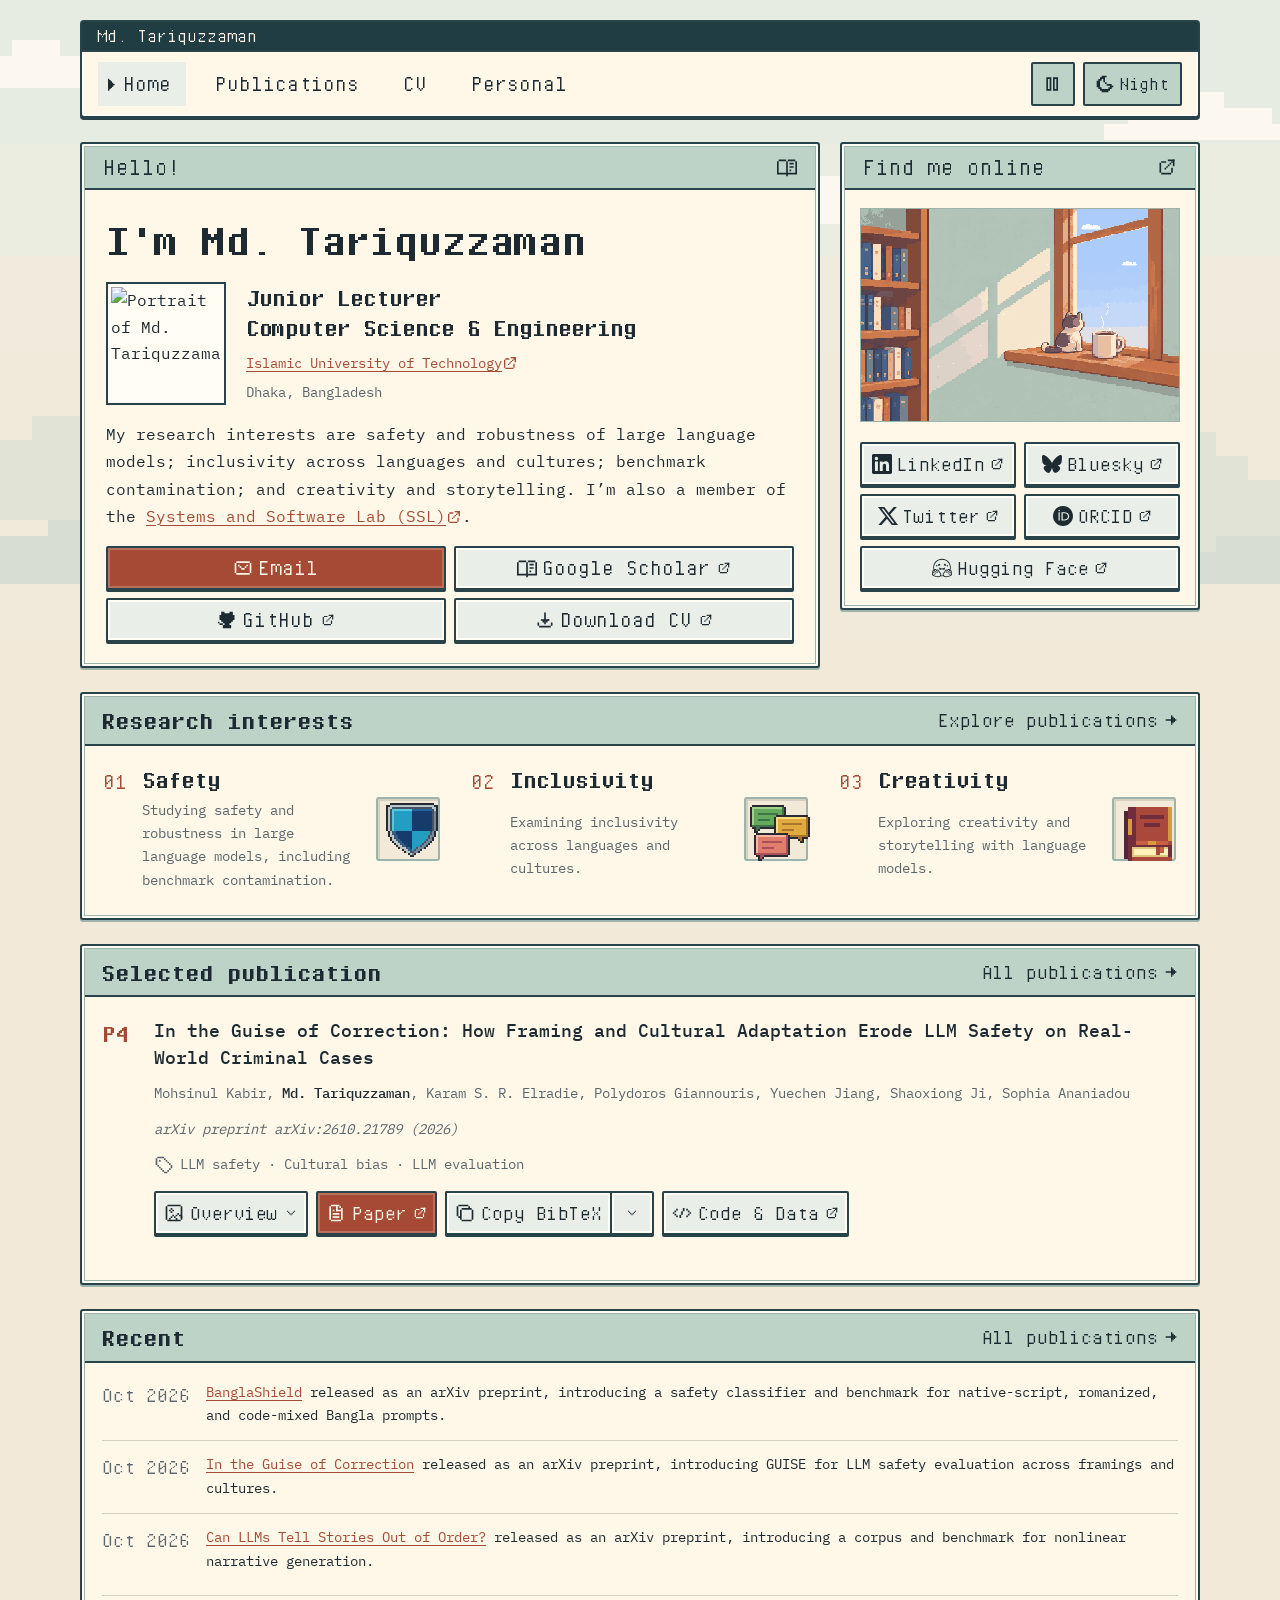
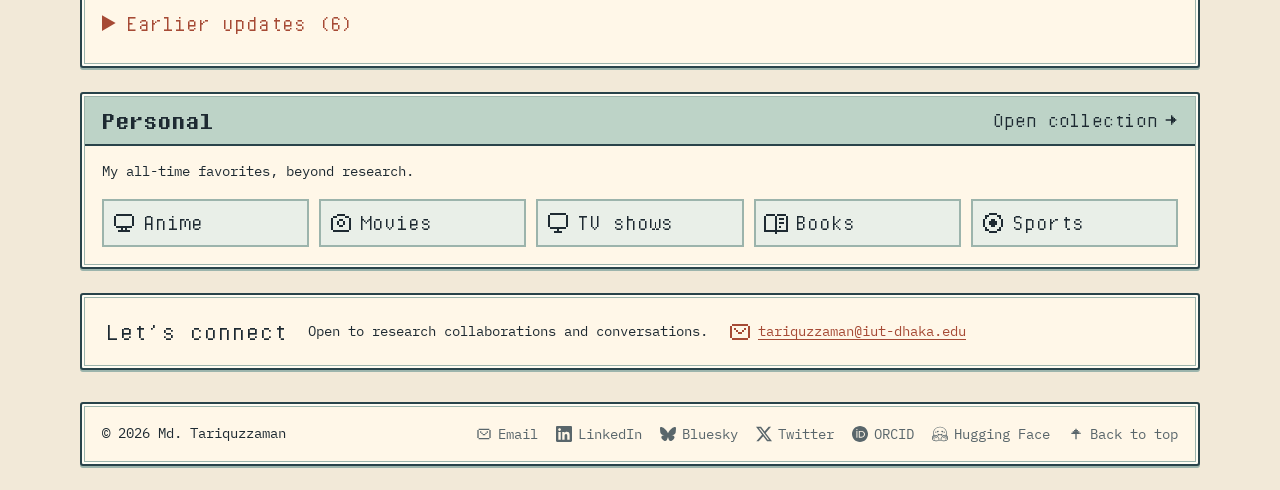
==== commit 4e298847: "design upgrades" ====
--- a/index.html
+++ b/index.html
@@ -1,4 +1,4 @@
-<!doctype html><html lang="en"><head><meta charset="utf-8"><meta name="viewport" content="width=device-width,initial-scale=1"><script>try{const theme=localStorage.getItem("tariq-theme");if(theme==="light"||theme==="dark")document.documentElement.dataset.theme=theme;}catch(_){}</script><title>Md. Tariquzzaman - Junior Lecturer at IUT</title><meta name="description" content="Safety and robustness of large language models; inclusivity across languages and cultures; benchmark contamination; creativity and storytelling — research by Md. Tariquzzaman, Junior Lecturer at IUT."><meta name="robots" content="index,follow"><meta name="google-site-verification" content="boT_CMjz6ow5mcyZhAbCVE0JK2v9CAJwCu424PfT1U0"><meta name="msvalidate.01" content="E9CE5F8AA8FFFD3C486CAF3DAAAACB56"><meta name="theme-color" content="#f2e9d8" media="(prefers-color-scheme: light)"><meta name="theme-color" content="#181d30" media="(prefers-color-scheme: dark)"><link rel="canonical" href="https://mdtariquzzaman.github.io/"><meta property="og:type" content="website"><meta property="og:title" content="Md. Tariquzzaman - Junior Lecturer at IUT"><meta property="og:description" content="Safety and robustness of large language models; inclusivity across languages and cultures; benchmark contamination; creativity and storytelling — research by Md. Tariquzzaman, Junior Lecturer at IUT."><meta property="og:url" content="https://mdtariquzzaman.github.io/"><meta property="og:image" content="https://mdtariquzzaman.github.io/profile.jpg"><meta property="og:image:alt" content="Md. Tariquzzaman"><meta name="twitter:card" content="summary"><meta name="twitter:site" content="@mdtariquzzaman_"><meta name="twitter:creator" content="@mdtariquzzaman_"><meta name="twitter:title" content="Md. Tariquzzaman - Junior Lecturer at IUT"><meta name="twitter:description" content="Safety and robustness of large language models; inclusivity across languages and cultures; benchmark contamination; creativity and storytelling — research by Md. Tariquzzaman, Junior Lecturer at IUT."><meta name="twitter:image" content="https://mdtariquzzaman.github.io/profile.jpg"><link rel="icon" href="assets/favicon.svg" type="image/svg+xml"><link rel="stylesheet" href="assets/style.css?v=20261102shield"><link rel="stylesheet" href="assets/interactions.css?v=20261102shield"><script type="application/ld+json">{"@context":"https://schema.org","@type":"Person","@id":"https://mdtariquzzaman.github.io/#person","name":"Md. Tariquzzaman","alternateName":["Tariquzzaman","Md Tariquzzaman","Tariquzzaman Md"],"jobTitle":"Junior Lecturer","url":"https://mdtariquzzaman.github.io/","image":"https://mdtariquzzaman.github.io/profile.jpg","affiliation":{"@type":"CollegeOrUniversity","name":"Islamic University of Technology","url":"https://www.iutoic-dhaka.edu/"},"memberOf":{"@type":"ResearchOrganization","name":"Systems and Software Lab","url":"https://cse.iutoic-dhaka.edu/ssl"},"alumniOf":{"@type":"CollegeOrUniversity","name":"Islamic University of Technology"},"knowsAbout":["Safety","Inclusivity","Creativity"],"sameAs":["https://scholar.google.com/citations?user=LWB_NzwAAAAJ","https://github.com/mdtariquzzaman","https://www.linkedin.com/in/md-tariquzzaman/","https://bsky.app/profile/mdtariquzzaman.bsky.social","https://x.com/mdtariquzzaman_","https://orcid.org/0009-0002-3322-8741","https://huggingface.co/md-tariquzzaman"]}</script></head><body class="page-index"><a class="skip-link" href="#main">Skip to content</a><header class="site-header"><div class="header-title-strip"><span class="header-title">Md. Tariquzzaman</span><div class="header-controls"><button class="motion-toggle motion-toggle-mobile" type="button" aria-pressed="false" aria-label="Pause animations" title="Pause animations"><svg class="icon icon-pause" viewBox="0 0 24 24" width="18" height="18" fill="currentColor" aria-hidden="true" focusable="false"><path d="M10 20H4V4h6v16Zm8-16v16h-6V4h6Zm-4 2v12h2V6h-2ZM6 18h2V6H6v12Z"/></svg><svg class="icon icon-play" viewBox="0 0 24 24" width="18" height="18" fill="currentColor" aria-hidden="true" focusable="false"><path d="M15 11h-2V9h2zm0 4h-2v-2h2zm-2 2h-2v-2h2zm0-8h-2V7h2zm-2-2H9V5h2zM9 21H7V3h2zm6-8h2v-2h-2zm-6 4h2v2H9z"/></svg></button><button class="theme-toggle theme-toggle-mobile" type="button" aria-label="Switch to dark theme" title="Switch to dark theme"><span aria-hidden="true">Day / night</span></button></div></div><div class="header-inner"><nav aria-label="Main navigation"><a href="index.html" aria-current="page"><svg class="icon nav-cursor" viewBox="0 0 24 24" width="18" height="18" fill="currentColor" aria-hidden="true" focusable="false"><path d="M6 4h2v2h2v2h2v2h2v2h2v2h-2v2h-2v2h-2v2H8v2H6V4z"/></svg><span>Home</span></a><a href="publications.html"><svg class="icon nav-cursor" viewBox="0 0 24 24" width="18" height="18" fill="currentColor" aria-hidden="true" focusable="false"><path d="M6 4h2v2h2v2h2v2h2v2h2v2h-2v2h-2v2h-2v2H8v2H6V4z"/></svg><span>Publications</span></a><a href="cv.html"><svg class="icon nav-cursor" viewBox="0 0 24 24" width="18" height="18" fill="currentColor" aria-hidden="true" focusable="false"><path d="M6 4h2v2h2v2h2v2h2v2h2v2h-2v2h-2v2h-2v2H8v2H6V4z"/></svg><span>CV</span></a><a href="personal.html"><svg class="icon nav-cursor" viewBox="0 0 24 24" width="18" height="18" fill="currentColor" aria-hidden="true" focusable="false"><path d="M6 4h2v2h2v2h2v2h2v2h2v2h-2v2h-2v2h-2v2H8v2H6V4z"/></svg><span>Personal</span></a></nav><div class="header-tools"><button class="motion-toggle motion-toggle-desktop" type="button" aria-pressed="false" aria-label="Pause animations" title="Pause animations"><svg class="icon icon-pause" viewBox="0 0 24 24" width="18" height="18" fill="currentColor" aria-hidden="true" focusable="false"><path d="M10 20H4V4h6v16Zm8-16v16h-6V4h6Zm-4 2v12h2V6h-2ZM6 18h2V6H6v12Z"/></svg><svg class="icon icon-play" viewBox="0 0 24 24" width="18" height="18" fill="currentColor" aria-hidden="true" focusable="false"><path d="M15 11h-2V9h2zm0 4h-2v-2h2zm-2 2h-2v-2h2zm0-8h-2V7h2zm-2-2H9V5h2zM9 21H7V3h2zm6-8h2v-2h-2zm-6 4h2v2H9z"/></svg></button><button class="theme-toggle theme-toggle-desktop" type="button" aria-label="Switch to dark theme" title="Switch to dark theme"><span aria-hidden="true">Day / night</span></button></div></div></header><div class="site-shell"><main id="main"><section class="introduction" aria-labelledby="intro-title">
+<!doctype html><html lang="en"><head><meta charset="utf-8"><meta name="viewport" content="width=device-width,initial-scale=1"><script>try{const theme=localStorage.getItem("tariq-theme");if(theme==="light"||theme==="dark")document.documentElement.dataset.theme=theme;}catch(_){}</script><title>Md. Tariquzzaman - Junior Lecturer at IUT</title><meta name="description" content="Safety and robustness of large language models; inclusivity across languages and cultures; benchmark contamination; creativity and storytelling — research by Md. Tariquzzaman, Junior Lecturer at IUT."><meta name="robots" content="index,follow"><meta name="google-site-verification" content="boT_CMjz6ow5mcyZhAbCVE0JK2v9CAJwCu424PfT1U0"><meta name="msvalidate.01" content="E9CE5F8AA8FFFD3C486CAF3DAAAACB56"><meta name="theme-color" content="#f2e9d8" media="(prefers-color-scheme: light)"><meta name="theme-color" content="#181d30" media="(prefers-color-scheme: dark)"><link rel="canonical" href="https://mdtariquzzaman.github.io/"><meta property="og:type" content="website"><meta property="og:title" content="Md. Tariquzzaman - Junior Lecturer at IUT"><meta property="og:description" content="Safety and robustness of large language models; inclusivity across languages and cultures; benchmark contamination; creativity and storytelling — research by Md. Tariquzzaman, Junior Lecturer at IUT."><meta property="og:url" content="https://mdtariquzzaman.github.io/"><meta property="og:image" content="https://mdtariquzzaman.github.io/profile.jpg"><meta property="og:image:alt" content="Md. Tariquzzaman"><meta name="twitter:card" content="summary"><meta name="twitter:site" content="@mdtariquzzaman_"><meta name="twitter:creator" content="@mdtariquzzaman_"><meta name="twitter:title" content="Md. Tariquzzaman - Junior Lecturer at IUT"><meta name="twitter:description" content="Safety and robustness of large language models; inclusivity across languages and cultures; benchmark contamination; creativity and storytelling — research by Md. Tariquzzaman, Junior Lecturer at IUT."><meta name="twitter:image" content="https://mdtariquzzaman.github.io/profile.jpg"><link rel="icon" href="assets/favicon.svg" type="image/svg+xml"><link rel="stylesheet" href="assets/style.css?v=20261102selected"><link rel="stylesheet" href="assets/interactions.css?v=20261102selected"><script type="application/ld+json">{"@context":"https://schema.org","@type":"Person","@id":"https://mdtariquzzaman.github.io/#person","name":"Md. Tariquzzaman","alternateName":["Tariquzzaman","Md Tariquzzaman","Tariquzzaman Md"],"jobTitle":"Junior Lecturer","url":"https://mdtariquzzaman.github.io/","image":"https://mdtariquzzaman.github.io/profile.jpg","affiliation":{"@type":"CollegeOrUniversity","name":"Islamic University of Technology","url":"https://www.iutoic-dhaka.edu/"},"memberOf":{"@type":"ResearchOrganization","name":"Systems and Software Lab","url":"https://cse.iutoic-dhaka.edu/ssl"},"alumniOf":{"@type":"CollegeOrUniversity","name":"Islamic University of Technology"},"knowsAbout":["Safety","Inclusivity","Creativity"],"sameAs":["https://scholar.google.com/citations?user=LWB_NzwAAAAJ","https://github.com/mdtariquzzaman","https://www.linkedin.com/in/md-tariquzzaman/","https://bsky.app/profile/mdtariquzzaman.bsky.social","https://x.com/mdtariquzzaman_","https://orcid.org/0009-0002-3322-8741","https://huggingface.co/md-tariquzzaman"]}</script></head><body class="page-index"><a class="skip-link" href="#main">Skip to content</a><header class="site-header"><div class="header-title-strip"><span class="header-title">Md. Tariquzzaman</span><div class="header-controls"><button class="motion-toggle motion-toggle-mobile" type="button" aria-pressed="false" aria-label="Pause animations" title="Pause animations"><svg class="icon icon-pause" viewBox="0 0 24 24" width="18" height="18" fill="currentColor" aria-hidden="true" focusable="false"><path d="M10 20H4V4h6v16Zm8-16v16h-6V4h6Zm-4 2v12h2V6h-2ZM6 18h2V6H6v12Z"/></svg><svg class="icon icon-play" viewBox="0 0 24 24" width="18" height="18" fill="currentColor" aria-hidden="true" focusable="false"><path d="M15 11h-2V9h2zm0 4h-2v-2h2zm-2 2h-2v-2h2zm0-8h-2V7h2zm-2-2H9V5h2zM9 21H7V3h2zm6-8h2v-2h-2zm-6 4h2v2H9z"/></svg></button><button class="theme-toggle theme-toggle-mobile" type="button" aria-label="Switch to dark theme" title="Switch to dark theme"><span aria-hidden="true">Day / night</span></button></div></div><div class="header-inner"><nav aria-label="Main navigation"><a href="index.html" aria-current="page"><svg class="icon nav-cursor" viewBox="0 0 24 24" width="18" height="18" fill="currentColor" aria-hidden="true" focusable="false"><path d="M6 4h2v2h2v2h2v2h2v2h2v2h-2v2h-2v2h-2v2H8v2H6V4z"/></svg><span>Home</span></a><a href="publications.html"><svg class="icon nav-cursor" viewBox="0 0 24 24" width="18" height="18" fill="currentColor" aria-hidden="true" focusable="false"><path d="M6 4h2v2h2v2h2v2h2v2h2v2h-2v2h-2v2h-2v2H8v2H6V4z"/></svg><span>Publications</span></a><a href="cv.html"><svg class="icon nav-cursor" viewBox="0 0 24 24" width="18" height="18" fill="currentColor" aria-hidden="true" focusable="false"><path d="M6 4h2v2h2v2h2v2h2v2h2v2h-2v2h-2v2h-2v2H8v2H6V4z"/></svg><span>CV</span></a><a href="personal.html"><svg class="icon nav-cursor" viewBox="0 0 24 24" width="18" height="18" fill="currentColor" aria-hidden="true" focusable="false"><path d="M6 4h2v2h2v2h2v2h2v2h2v2h-2v2h-2v2h-2v2H8v2H6V4z"/></svg><span>Personal</span></a></nav><div class="header-tools"><button class="motion-toggle motion-toggle-desktop" type="button" aria-pressed="false" aria-label="Pause animations" title="Pause animations"><svg class="icon icon-pause" viewBox="0 0 24 24" width="18" height="18" fill="currentColor" aria-hidden="true" focusable="false"><path d="M10 20H4V4h6v16Zm8-16v16h-6V4h6Zm-4 2v12h2V6h-2ZM6 18h2V6H6v12Z"/></svg><svg class="icon icon-play" viewBox="0 0 24 24" width="18" height="18" fill="currentColor" aria-hidden="true" focusable="false"><path d="M15 11h-2V9h2zm0 4h-2v-2h2zm-2 2h-2v-2h2zm0-8h-2V7h2zm-2-2H9V5h2zM9 21H7V3h2zm6-8h2v-2h-2zm-6 4h2v2H9z"/></svg></button><button class="theme-toggle theme-toggle-desktop" type="button" aria-label="Switch to dark theme" title="Switch to dark theme"><span aria-hidden="true">Day / night</span></button></div></div></header><div class="site-shell"><main id="main"><section class="introduction" aria-labelledby="intro-title">
   <div class="profile-window">
     <div class="window-title"><span>Hello!</span><svg class="icon" viewBox="0 0 24 24" width="18" height="18" fill="currentColor" aria-hidden="true" focusable="false"><path d="M2 3h9v2H2zM0 19h11v2H0zM13 3h9v2h-9zm0 16h11v2H13zM11 5h2v18h-2zM0 5h2v14H0zm22 0h2v14h-2zm-7 2h5v2h-5zm0 4h5v2h-5zm0 4h2v2h-2z"/></svg></div>
     <div class="profile-body">
@@ -34,11 +34,20 @@
   <div class="section-heading"><h2 id="interests-title">Research interests</h2><a href="publications.html">Explore publications<svg class="icon icon-trail" viewBox="0 0 24 24" width="18" height="18" fill="currentColor" aria-hidden="true" focusable="false"><path d="M4 11v2h16v-2zm12 2v2h2v-2zm-2 2v2h2v-2zm-2 2v2h2v-2zm4-6V9h2v2z"/><path d="M14 15V7h2v8zm-2 2V5h2v12z"/></svg></a></div>
   <div class="interest-grid">
     <a href="publications.html"><span class="index">01</span><span class="menu-cursor" aria-hidden="true"><svg class="icon" viewBox="0 0 24 24" width="18" height="18" fill="currentColor" aria-hidden="true" focusable="false"><path d="M6 4h2v2h2v2h2v2h2v2h2v2h-2v2h-2v2h-2v2H8v2H6V4z"/></svg></span><h3>Safety</h3><p>Studying safety and robustness in large language models, including benchmark contamination.</p><span class="interest-scene" data-scene="interest-safety" aria-hidden="true"><svg class="icon" viewBox="0 0 32 32" width="64" height="64" shape-rendering="crispEdges" aria-hidden="true" focusable="false"><rect x="5" y="2" width="22" height="1" fill="var(--art-metal-edge)" data-tone="metal-edge" data-part="shield"/><rect x="3" y="3" width="2" height="1" fill="var(--art-metal-edge)" data-tone="metal-edge" data-part="shield"/><rect x="5" y="3" width="22" height="1" fill="var(--art-metal-light)" data-tone="metal-light" data-part="shield"/><rect x="27" y="3" width="2" height="1" fill="var(--art-metal-edge)" data-tone="metal-edge" data-part="shield"/><rect x="3" y="4" width="1" height="1" fill="var(--art-metal-edge)" data-tone="metal-edge" data-part="shield"/><rect x="4" y="4" width="2" height="1" fill="var(--art-metal-light)" data-tone="metal-light" data-part="shield"/><rect x="6" y="4" width="20" height="1" fill="var(--art-metal-dark)" data-tone="metal-dark" data-part="shield"/><rect x="26" y="4" width="2" height="1" fill="var(--art-metal-light)" data-tone="metal-light" data-part="shield"/><rect x="28" y="4" width="1" height="1" fill="var(--art-metal-edge)" data-tone="metal-edge" data-part="shield"/><rect x="3" y="5" width="1" height="1" fill="var(--art-metal-edge)" data-tone="metal-edge" data-part="shield"/><rect x="4" y="5" width="1" height="1" fill="var(--art-metal-light)" data-tone="metal-light" data-part="shield"/><rect x="5" y="5" width="1" height="1" fill="var(--art-metal-dark)" data-tone="metal-dark" data-part="shield"/><rect x="6" y="5" width="10" height="1" fill="var(--art-blue-light)" data-tone="blue-light" data-part="shield"/><rect x="16" y="5" width="10" height="1" fill="var(--art-blue-mid)" data-tone="blue-mid" data-part="shield"/><rect x="26" y="5" width="1" height="1" fill="var(--art-metal-dark)" data-tone="metal-dark" data-part="shield"/><rect x="27" y="5" width="1" height="1" fill="var(--art-metal-light)" data-tone="metal-light" data-part="shield"/><rect x="28" y="5" width="1" height="1" fill="var(--art-metal-edge)" data-tone="metal-edge" data-part="shield"/><rect x="3" y="6" width="1" height="1" fill="var(--art-metal-edge)" data-tone="metal-edge" data-part="shield"/><rect x="4" y="6" width="1" height="1" fill="var(--art-metal-light)" data-tone="metal-light" data-part="shield"/><rect x="5" y="6" width="1" height="1" fill="var(--art-metal-dark)" data-tone="metal-dark" data-part="shield"/><rect x="6" y="6" width="1" height="1" fill="var(--art-blue-light)" data-tone="blue-light" data-part="shield"/><rect x="7" y="6" width="9" height="1" fill="var(--art-blue-cyan)" data-tone="blue-cyan" data-part="shield"/><rect x="16" y="6" width="10" height="1" fill="var(--art-blue-deep)" data-tone="blue-deep" data-part="shield"/><rect x="26" y="6" width="1" height="1" fill="var(--art-metal-dark)" data-tone="metal-dark" data-part="shield"/><rect x="27" y="6" width="1" height="1" fill="var(--art-metal-mid)" data-tone="metal-mid" data-part="shield"/><rect x="28" y="6" width="1" height="1" fill="var(--art-metal-edge)" data-tone="metal-edge" data-part="shield"/><rect x="3" y="7" width="1" height="1" fill="var(--art-metal-edge)" data-tone="metal-edge" data-part="shield"/><rect x="4" y="7" width="1" height="1" fill="var(--art-metal-light)" data-tone="metal-light" data-part="shield"/><rect x="5" y="7" width="1" height="1" fill="var(--art-metal-dark)" data-tone="metal-dark" data-part="shield"/><rect x="6" y="7" width="1" height="1" fill="var(--art-blue-light)" data-tone="blue-light" data-part="shield"/><rect x="7" y="7" width="9" height="1" fill="var(--art-blue-cyan)" data-tone="blue-cyan" data-part="shield"/><rect x="16" y="7" width="10" height="1" fill="var(--art-blue-deep)" data-tone="blue-deep" data-part="shield"/><rect x="26" y="7" width="1" height="1" fill="var(--art-metal-dark)" data-tone="metal-dark" data-part="shield"/><rect x="27" y="7" width="1" height="1" fill="var(--art-metal-mid)" data-tone="metal-mid" data-part="shield"/><rect x="28" y="7" width="1" height="1" fill="var(--art-metal-edge)" data-tone="metal-edge" data-part="shield"/><rect x="3" y="8" width="1" height="1" fill="var(--art-metal-edge)" data-tone="metal-edge" data-part="shield"/><rect x="4" y="8" width="1" height="1" fill="var(--art-metal-light)" data-tone="metal-light" data-part="shield"/><rect x="5" y="8" width="1" height="1" fill="var(--art-metal-dark)" data-tone="metal-dark" data-part="shield"/><rect x="6" y="8" width="1" height="1" fill="var(--art-blue-light)" data-tone="blue-light" data-part="shield"/><rect x="7" y="8" width="9" height="1" fill="var(--art-blue-cyan)" data-tone="blue-cyan" data-part="shield"/><rect x="16" y="8" width="10" height="1" fill="var(--art-blue-deep)" data-tone="blue-deep" data-part="shield"/><rect x="26" y="8" width="1" height="1" fill="var(--art-metal-dark)" data-tone="metal-dark" data-part="shield"/><rect x="27" y="8" width="1" height="1" fill="var(--art-metal-mid)" data-tone="metal-mid" data-part="shield"/><rect x="28" y="8" width="1" height="1" fill="var(--art-metal-edge)" data-tone="metal-edge" data-part="shield"/><rect x="3" y="9" width="1" height="1" fill="var(--art-metal-edge)" data-tone="metal-edge" data-part="shield"/><rect x="4" y="9" width="1" height="1" fill="var(--art-metal-light)" data-tone="metal-light" data-part="shield"/><rect x="5" y="9" width="1" height="1" fill="var(--art-metal-dark)" data-tone="metal-dark" data-part="shield"/><rect x="6" y="9" width="1" height="1" fill="var(--art-blue-light)" data-tone="blue-light" data-part="shield"/><rect x="7" y="9" width="9" height="1" fill="var(--art-blue-cyan)" data-tone="blue-cyan" data-part="shield"/><rect x="16" y="9" width="10" height="1" fill="var(--art-blue-deep)" data-tone="blue-deep" data-part="shield"/><rect x="26" y="9" width="1" height="1" fill="var(--art-metal-dark)" data-tone="metal-dark" data-part="shield"/><rect x="27" y="9" width="1" height="1" fill="var(--art-metal-mid)" data-tone="metal-mid" data-part="shield"/><rect x="28" y="9" width="1" height="1" fill="var(--art-metal-edge)" data-tone="metal-edge" data-part="shield"/><rect x="3" y="10" width="1" height="1" fill="var(--art-metal-edge)" data-tone="metal-edge" data-part="shield"/><rect x="4" y="10" width="1" height="1" fill="var(--art-metal-light)" data-tone="metal-light" data-part="shield"/><rect x="5" y="10" width="1" height="1" fill="var(--art-metal-dark)" data-tone="metal-dark" data-part="shield"/><rect x="6" y="10" width="1" height="1" fill="var(--art-blue-light)" data-tone="blue-light" data-part="shield"/><rect x="7" y="10" width="9" height="1" fill="var(--art-blue-cyan)" data-tone="blue-cyan" data-part="shield"/><rect x="16" y="10" width="10" height="1" fill="var(--art-blue-deep)" data-tone="blue-deep" data-part="shield"/><rect x="26" y="10" width="1" height="1" fill="var(--art-metal-dark)" data-tone="metal-dark" data-part="shield"/><rect x="27" y="10" width="1" height="1" fill="var(--art-metal-mid)" data-tone="metal-mid" data-part="shield"/><rect x="28" y="10" width="1" height="1" fill="var(--art-metal-edge)" data-tone="metal-edge" data-part="shield"/><rect x="3" y="11" width="1" height="1" fill="var(--art-metal-edge)" data-tone="metal-edge" data-part="shield"/><rect x="4" y="11" width="1" height="1" fill="var(--art-metal-light)" data-tone="metal-light" data-part="shield"/><rect x="5" y="11" width="1" height="1" fill="var(--art-metal-dark)" data-tone="metal-dark" data-part="shield"/><rect x="6" y="11" width="1" height="1" fill="var(--art-blue-light)" data-tone="blue-light" data-part="shield"/><rect x="7" y="11" width="9" height="1" fill="var(--art-blue-cyan)" data-tone="blue-cyan" data-part="shield"/><rect x="16" y="11" width="10" height="1" fill="var(--art-blue-deep)" data-tone="blue-deep" data-part="shield"/><rect x="26" y="11" width="1" height="1" fill="var(--art-metal-dark)" data-tone="metal-dark" data-part="shield"/><rect x="27" y="11" width="1" height="1" fill="var(--art-metal-mid)" data-tone="metal-mid" data-part="shield"/><rect x="28" y="11" width="1" height="1" fill="var(--art-metal-edge)" data-tone="metal-edge" data-part="shield"/><rect x="3" y="12" width="1" height="1" fill="var(--art-metal-edge)" data-tone="metal-edge" data-part="shield"/><rect x="4" y="12" width="1" height="1" fill="var(--art-metal-light)" data-tone="metal-light" data-part="shield"/><rect x="5" y="12" width="1" height="1" fill="var(--art-metal-dark)" data-tone="metal-dark" data-part="shield"/><rect x="6" y="12" width="1" height="1" fill="var(--art-blue-light)" data-tone="blue-light" data-part="shield"/><rect x="7" y="12" width="9" height="1" fill="var(--art-blue-cyan)" data-tone="blue-cyan" data-part="shield"/><rect x="16" y="12" width="10" height="1" fill="var(--art-blue-deep)" data-tone="blue-deep" data-part="shield"/><rect x="26" y="12" width="1" height="1" fill="var(--art-metal-dark)" data-tone="metal-dark" data-part="shield"/><rect x="27" y="12" width="1" height="1" fill="var(--art-metal-mid)" data-tone="metal-mid" data-part="shield"/><rect x="28" y="12" width="1" height="1" fill="var(--art-metal-edge)" data-tone="metal-edge" data-part="shield"/><rect x="3" y="13" width="1" height="1" fill="var(--art-metal-edge)" data-tone="metal-edge" data-part="shield"/><rect x="4" y="13" width="1" height="1" fill="var(--art-metal-light)" data-tone="metal-light" data-part="shield"/><rect x="5" y="13" width="1" height="1" fill="var(--art-metal-dark)" data-tone="metal-dark" data-part="shield"/><rect x="6" y="13" width="1" height="1" fill="var(--art-blue-light)" data-tone="blue-light" data-part="shield"/><rect x="7" y="13" width="9" height="1" fill="var(--art-blue-cyan)" data-tone="blue-cyan" data-part="shield"/><rect x="16" y="13" width="10" height="1" fill="var(--art-blue-deep)" data-tone="blue-deep" data-part="shield"/><rect x="26" y="13" width="1" height="1" fill="var(--art-metal-dark)" data-tone="metal-dark" data-part="shield"/><rect x="27" y="13" width="1" height="1" fill="var(--art-metal-mid)" data-tone="metal-mid" data-part="shield"/><rect x="28" y="13" width="1" height="1" fill="var(--art-metal-edge)" data-tone="metal-edge" data-part="shield"/><rect x="3" y="14" width="1" height="1" fill="var(--art-metal-edge)" data-tone="metal-edge" data-part="shield"/><rect x="4" y="14" width="1" height="1" fill="var(--art-metal-light)" data-tone="metal-light" data-part="shield"/><rect x="5" y="14" width="1" height="1" fill="var(--art-metal-dark)" data-tone="metal-dark" data-part="shield"/><rect x="6" y="14" width="1" height="1" fill="var(--art-blue-light)" data-tone="blue-light" data-part="shield"/><rect x="7" y="14" width="9" height="1" fill="var(--art-blue-cyan)" data-tone="blue-cyan" data-part="shield"/><rect x="16" y="14" width="10" height="1" fill="var(--art-blue-deep)" data-tone="blue-deep" data-part="shield"/><rect x="26" y="14" width="1" height="1" fill="var(--art-metal-dark)" data-tone="metal-dark" data-part="shield"/><rect x="27" y="14" width="1" height="1" fill="var(--art-metal-mid)" data-tone="metal-mid" data-part="shield"/><rect x="28" y="14" width="1" height="1" fill="var(--art-metal-edge)" data-tone="metal-edge" data-part="shield"/><rect x="3" y="15" width="1" height="1" fill="var(--art-metal-edge)" data-tone="metal-edge" data-part="shield"/><rect x="4" y="15" width="1" height="1" fill="var(--art-metal-light)" data-tone="metal-light" data-part="shield"/><rect x="5" y="15" width="1" height="1" fill="var(--art-metal-dark)" data-tone="metal-dark" data-part="shield"/><rect x="6" y="15" width="1" height="1" fill="var(--art-blue-light)" data-tone="blue-light" data-part="shield"/><rect x="7" y="15" width="9" height="1" fill="var(--art-blue-cyan)" data-tone="blue-cyan" data-part="shield"/><rect x="16" y="15" width="10" height="1" fill="var(--art-blue-deep)" data-tone="blue-deep" data-part="shield"/><rect x="26" y="15" width="1" height="1" fill="var(--art-metal-dark)" data-tone="metal-dark" data-part="shield"/><rect x="27" y="15" width="1" height="1" fill="var(--art-metal-mid)" data-tone="metal-mid" data-part="shield"/><rect x="28" y="15" width="1" height="1" fill="var(--art-metal-edge)" data-tone="metal-edge" data-part="shield"/><rect x="4" y="16" width="1" height="1" fill="var(--art-metal-edge)" data-tone="metal-edge" data-part="shield"/><rect x="5" y="16" width="1" height="1" fill="var(--art-metal-light)" data-tone="metal-light" data-part="shield"/><rect x="6" y="16" width="1" height="1" fill="var(--art-metal-dark)" data-tone="metal-dark" data-part="shield"/><rect x="7" y="16" width="1" height="1" fill="var(--art-blue-mid)" data-tone="blue-mid" data-part="shield"/><rect x="8" y="16" width="8" height="1" fill="var(--art-blue-deep)" data-tone="blue-deep" data-part="shield"/><rect x="16" y="16" width="9" height="1" fill="var(--art-blue-cyan)" data-tone="blue-cyan" data-part="shield"/><rect x="25" y="16" width="1" height="1" fill="var(--art-metal-dark)" data-tone="metal-dark" data-part="shield"/><rect x="26" y="16" width="1" height="1" fill="var(--art-metal-mid)" data-tone="metal-mid" data-part="shield"/><rect x="27" y="16" width="1" height="1" fill="var(--art-metal-edge)" data-tone="metal-edge" data-part="shield"/><rect x="4" y="17" width="1" height="1" fill="var(--art-metal-edge)" data-tone="metal-edge" data-part="shield"/><rect x="5" y="17" width="1" height="1" fill="var(--art-metal-light)" data-tone="metal-light" data-part="shield"/><rect x="6" y="17" width="1" height="1" fill="var(--art-metal-dark)" data-tone="metal-dark" data-part="shield"/><rect x="7" y="17" width="1" height="1" fill="var(--art-blue-mid)" data-tone="blue-mid" data-part="shield"/><rect x="8" y="17" width="8" height="1" fill="var(--art-blue-deep)" data-tone="blue-deep" data-part="shield"/><rect x="16" y="17" width="9" height="1" fill="var(--art-blue-cyan)" data-tone="blue-cyan" data-part="shield"/><rect x="25" y="17" width="1" height="1" fill="var(--art-metal-dark)" data-tone="metal-dark" data-part="shield"/><rect x="26" y="17" width="1" height="1" fill="var(--art-metal-mid)" data-tone="metal-mid" data-part="shield"/><rect x="27" y="17" width="1" height="1" fill="var(--art-metal-edge)" data-tone="metal-edge" data-part="shield"/><rect x="4" y="18" width="1" height="1" fill="var(--art-metal-edge)" data-tone="metal-edge" data-part="shield"/><rect x="5" y="18" width="2" height="1" fill="var(--art-metal-light)" data-tone="metal-light" data-part="shield"/><rect x="7" y="18" width="1" height="1" fill="var(--art-metal-dark)" data-tone="metal-dark" data-part="shield"/><rect x="8" y="18" width="1" height="1" fill="var(--art-blue-mid)" data-tone="blue-mid" data-part="shield"/><rect x="9" y="18" width="7" height="1" fill="var(--art-blue-deep)" data-tone="blue-deep" data-part="shield"/><rect x="16" y="18" width="8" height="1" fill="var(--art-blue-cyan)" data-tone="blue-cyan" data-part="shield"/><rect x="24" y="18" width="1" height="1" fill="var(--art-metal-dark)" data-tone="metal-dark" data-part="shield"/><rect x="25" y="18" width="2" height="1" fill="var(--art-metal-mid)" data-tone="metal-mid" data-part="shield"/><rect x="27" y="18" width="1" height="1" fill="var(--art-metal-edge)" data-tone="metal-edge" data-part="shield"/><rect x="5" y="19" width="1" height="1" fill="var(--art-metal-edge)" data-tone="metal-edge" data-part="shield"/><rect x="6" y="19" width="1" height="1" fill="var(--art-metal-light)" data-tone="metal-light" data-part="shield"/><rect x="7" y="19" width="1" height="1" fill="var(--art-metal-dark)" data-tone="metal-dark" data-part="shield"/><rect x="8" y="19" width="1" height="1" fill="var(--art-blue-mid)" data-tone="blue-mid" data-part="shield"/><rect x="9" y="19" width="7" height="1" fill="var(--art-blue-deep)" data-tone="blue-deep" data-part="shield"/><rect x="16" y="19" width="8" height="1" fill="var(--art-blue-cyan)" data-tone="blue-cyan" data-part="shield"/><rect x="24" y="19" width="1" height="1" fill="var(--art-metal-dark)" data-tone="metal-dark" data-part="shield"/><rect x="25" y="19" width="1" height="1" fill="var(--art-metal-mid)" data-tone="metal-mid" data-part="shield"/><rect x="26" y="19" width="1" height="1" fill="var(--art-metal-edge)" data-tone="metal-edge" data-part="shield"/><rect x="5" y="20" width="1" height="1" fill="var(--art-metal-edge)" data-tone="metal-edge" data-part="shield"/><rect x="6" y="20" width="2" height="1" fill="var(--art-metal-light)" data-tone="metal-light" data-part="shield"/><rect x="8" y="20" width="1" height="1" fill="var(--art-metal-dark)" data-tone="metal-dark" data-part="shield"/><rect x="9" y="20" width="1" height="1" fill="var(--art-blue-mid)" data-tone="blue-mid" data-part="shield"/><rect x="10" y="20" width="6" height="1" fill="var(--art-blue-deep)" data-tone="blue-deep" data-part="shield"/><rect x="16" y="20" width="7" height="1" fill="var(--art-blue-cyan)" data-tone="blue-cyan" data-part="shield"/><rect x="23" y="20" width="1" height="1" fill="var(--art-metal-dark)" data-tone="metal-dark" data-part="shield"/><rect x="24" y="20" width="2" height="1" fill="var(--art-metal-mid)" data-tone="metal-mid" data-part="shield"/><rect x="26" y="20" width="1" height="1" fill="var(--art-metal-edge)" data-tone="metal-edge" data-part="shield"/><rect x="6" y="21" width="1" height="1" fill="var(--art-metal-edge)" data-tone="metal-edge" data-part="shield"/><rect x="7" y="21" width="2" height="1" fill="var(--art-metal-light)" data-tone="metal-light" data-part="shield"/><rect x="9" y="21" width="1" height="1" fill="var(--art-metal-dark)" data-tone="metal-dark" data-part="shield"/><rect x="10" y="21" width="1" height="1" fill="var(--art-blue-mid)" data-tone="blue-mid" data-part="shield"/><rect x="11" y="21" width="5" height="1" fill="var(--art-blue-deep)" data-tone="blue-deep" data-part="shield"/><rect x="16" y="21" width="6" height="1" fill="var(--art-blue-cyan)" data-tone="blue-cyan" data-part="shield"/><rect x="22" y="21" width="1" height="1" fill="var(--art-metal-dark)" data-tone="metal-dark" data-part="shield"/><rect x="23" y="21" width="2" height="1" fill="var(--art-metal-mid)" data-tone="metal-mid" data-part="shield"/><rect x="25" y="21" width="1" height="1" fill="var(--art-metal-edge)" data-tone="metal-edge" data-part="shield"/><rect x="7" y="22" width="1" height="1" fill="var(--art-metal-edge)" data-tone="metal-edge" data-part="shield"/><rect x="8" y="22" width="2" height="1" fill="var(--art-metal-light)" data-tone="metal-light" data-part="shield"/><rect x="10" y="22" width="1" height="1" fill="var(--art-metal-dark)" data-tone="metal-dark" data-part="shield"/><rect x="11" y="22" width="1" height="1" fill="var(--art-blue-mid)" data-tone="blue-mid" data-part="shield"/><rect x="12" y="22" width="4" height="1" fill="var(--art-blue-deep)" data-tone="blue-deep" data-part="shield"/><rect x="16" y="22" width="5" height="1" fill="var(--art-blue-cyan)" data-tone="blue-cyan" data-part="shield"/><rect x="21" y="22" width="1" height="1" fill="var(--art-metal-dark)" data-tone="metal-dark" data-part="shield"/><rect x="22" y="22" width="2" height="1" fill="var(--art-metal-mid)" data-tone="metal-mid" data-part="shield"/><rect x="24" y="22" width="1" height="1" fill="var(--art-metal-edge)" data-tone="metal-edge" data-part="shield"/><rect x="8" y="23" width="1" height="1" fill="var(--art-metal-edge)" data-tone="metal-edge" data-part="shield"/><rect x="9" y="23" width="2" height="1" fill="var(--art-metal-light)" data-tone="metal-light" data-part="shield"/><rect x="11" y="23" width="1" height="1" fill="var(--art-metal-dark)" data-tone="metal-dark" data-part="shield"/><rect x="12" y="23" width="1" height="1" fill="var(--art-blue-mid)" data-tone="blue-mid" data-part="shield"/><rect x="13" y="23" width="3" height="1" fill="var(--art-blue-deep)" data-tone="blue-deep" data-part="shield"/><rect x="16" y="23" width="4" height="1" fill="var(--art-blue-cyan)" data-tone="blue-cyan" data-part="shield"/><rect x="20" y="23" width="1" height="1" fill="var(--art-metal-dark)" data-tone="metal-dark" data-part="shield"/><rect x="21" y="23" width="2" height="1" fill="var(--art-metal-mid)" data-tone="metal-mid" data-part="shield"/><rect x="23" y="23" width="1" height="1" fill="var(--art-metal-edge)" data-tone="metal-edge" data-part="shield"/><rect x="9" y="24" width="1" height="1" fill="var(--art-metal-edge)" data-tone="metal-edge" data-part="shield"/><rect x="10" y="24" width="3" height="1" fill="var(--art-metal-light)" data-tone="metal-light" data-part="shield"/><rect x="13" y="24" width="1" height="1" fill="var(--art-metal-dark)" data-tone="metal-dark" data-part="shield"/><rect x="14" y="24" width="1" height="1" fill="var(--art-blue-mid)" data-tone="blue-mid" data-part="shield"/><rect x="15" y="24" width="1" height="1" fill="var(--art-blue-deep)" data-tone="blue-deep" data-part="shield"/><rect x="16" y="24" width="2" height="1" fill="var(--art-blue-cyan)" data-tone="blue-cyan" data-part="shield"/><rect x="18" y="24" width="1" height="1" fill="var(--art-metal-dark)" data-tone="metal-dark" data-part="shield"/><rect x="19" y="24" width="3" height="1" fill="var(--art-metal-mid)" data-tone="metal-mid" data-part="shield"/><rect x="22" y="24" width="1" height="1" fill="var(--art-metal-edge)" data-tone="metal-edge" data-part="shield"/><rect x="11" y="25" width="1" height="1" fill="var(--art-metal-edge)" data-tone="metal-edge" data-part="shield"/><rect x="12" y="25" width="2" height="1" fill="var(--art-metal-light)" data-tone="metal-light" data-part="shield"/><rect x="14" y="25" width="1" height="1" fill="var(--art-metal-dark)" data-tone="metal-dark" data-part="shield"/><rect x="15" y="25" width="1" height="1" fill="var(--art-blue-mid)" data-tone="blue-mid" data-part="shield"/><rect x="16" y="25" width="1" height="1" fill="var(--art-blue-cyan)" data-tone="blue-cyan" data-part="shield"/><rect x="17" y="25" width="1" height="1" fill="var(--art-metal-dark)" data-tone="metal-dark" data-part="shield"/><rect x="18" y="25" width="2" height="1" fill="var(--art-metal-mid)" data-tone="metal-mid" data-part="shield"/><rect x="20" y="25" width="1" height="1" fill="var(--art-metal-edge)" data-tone="metal-edge" data-part="shield"/><rect x="12" y="26" width="1" height="1" fill="var(--art-metal-edge)" data-tone="metal-edge" data-part="shield"/><rect x="13" y="26" width="2" height="1" fill="var(--art-metal-light)" data-tone="metal-light" data-part="shield"/><rect x="15" y="26" width="2" height="1" fill="var(--art-metal-dark)" data-tone="metal-dark" data-part="shield"/><rect x="17" y="26" width="2" height="1" fill="var(--art-metal-mid)" data-tone="metal-mid" data-part="shield"/><rect x="19" y="26" width="1" height="1" fill="var(--art-metal-edge)" data-tone="metal-edge" data-part="shield"/><rect x="14" y="27" width="1" height="1" fill="var(--art-metal-edge)" data-tone="metal-edge" data-part="shield"/><rect x="15" y="27" width="1" height="1" fill="var(--art-metal-light)" data-tone="metal-light" data-part="shield"/><rect x="16" y="27" width="1" height="1" fill="var(--art-metal-mid)" data-tone="metal-mid" data-part="shield"/><rect x="17" y="27" width="1" height="1" fill="var(--art-metal-edge)" data-tone="metal-edge" data-part="shield"/><rect x="15" y="28" width="2" height="1" fill="var(--art-metal-edge)" data-tone="metal-edge" data-part="shield"/></svg></span></a>
-    <a href="publications.html"><span class="index">02</span><span class="menu-cursor" aria-hidden="true"><svg class="icon" viewBox="0 0 24 24" width="18" height="18" fill="currentColor" aria-hidden="true" focusable="false"><path d="M6 4h2v2h2v2h2v2h2v2h2v2h-2v2h-2v2h-2v2H8v2H6V4z"/></svg></span><h3>Inclusivity</h3><p>Examining inclusivity across languages and cultures.</p><span class="interest-scene" data-scene="interest-inclusivity" aria-hidden="true"><svg class="icon" viewBox="0 0 24 24" width="18" height="18" fill="currentColor" aria-hidden="true" focusable="false"><path d="M2 3h9v2h2v6h-2v2H7v2H5v-2H2V3Zm2 4v2h5V7H4Zm12-1h6v2h2v6h-2v2h-3v2h-2v-2h-1v-2h2V6Zm2 4v2h4v-2h-4ZM2 16h2v2H2v3H0v-5h2Zm6 3h6v2h2v3h-2v-2H8v-3Z"/></svg></span></a>
+    <a href="publications.html"><span class="index">02</span><span class="menu-cursor" aria-hidden="true"><svg class="icon" viewBox="0 0 24 24" width="18" height="18" fill="currentColor" aria-hidden="true" focusable="false"><path d="M6 4h2v2h2v2h2v2h2v2h2v2h-2v2h-2v2h-2v2H8v2H6V4z"/></svg></span><h3>Inclusivity</h3><p>Examining inclusivity across languages and cultures.</p><span class="interest-scene" data-scene="interest-inclusivity" aria-hidden="true"><svg class="icon" viewBox="0 0 32 32" width="64" height="64" shape-rendering="crispEdges" aria-hidden="true" focusable="false"><rect x="2" y="2" width="16" height="1" fill="var(--art-talk-edge)" data-tone="talk-edge" data-part="bubble-a"/><rect x="1" y="3" width="1" height="1" fill="var(--art-talk-edge)" data-tone="talk-edge" data-part="bubble-a"/><rect x="2" y="3" width="15" height="1" fill="var(--art-talk-green-light)" data-tone="talk-green-light" data-part="bubble-a"/><rect x="17" y="3" width="1" height="1" fill="var(--art-talk-green-dark)" data-tone="talk-green-dark" data-part="bubble-a"/><rect x="18" y="3" width="1" height="1" fill="var(--art-talk-edge)" data-tone="talk-edge" data-part="bubble-a"/><rect x="1" y="4" width="1" height="1" fill="var(--art-talk-edge)" data-tone="talk-edge" data-part="bubble-a"/><rect x="2" y="4" width="1" height="1" fill="var(--art-talk-green-light)" data-tone="talk-green-light" data-part="bubble-a"/><rect x="3" y="4" width="14" height="1" fill="var(--art-talk-green-mid)" data-tone="talk-green-mid" data-part="bubble-a"/><rect x="17" y="4" width="1" height="1" fill="var(--art-talk-green-dark)" data-tone="talk-green-dark" data-part="bubble-a"/><rect x="18" y="4" width="1" height="1" fill="var(--art-talk-edge)" data-tone="talk-edge" data-part="bubble-a"/><rect x="1" y="5" width="1" height="1" fill="var(--art-talk-edge)" data-tone="talk-edge" data-part="bubble-a"/><rect x="2" y="5" width="1" height="1" fill="var(--art-talk-green-light)" data-tone="talk-green-light" data-part="bubble-a"/><rect x="3" y="5" width="14" height="1" fill="var(--art-talk-green-mid)" data-tone="talk-green-mid" data-part="bubble-a"/><rect x="17" y="5" width="1" height="1" fill="var(--art-talk-green-dark)" data-tone="talk-green-dark" data-part="bubble-a"/><rect x="18" y="5" width="1" height="1" fill="var(--art-talk-edge)" data-tone="talk-edge" data-part="bubble-a"/><rect x="1" y="6" width="1" height="1" fill="var(--art-talk-edge)" data-tone="talk-edge" data-part="bubble-a"/><rect x="2" y="6" width="1" height="1" fill="var(--art-talk-green-light)" data-tone="talk-green-light" data-part="bubble-a"/><rect x="3" y="6" width="2" height="1" fill="var(--art-talk-green-mid)" data-tone="talk-green-mid" data-part="bubble-a"/><rect x="5" y="6" width="10" height="1" fill="var(--art-talk-green-dark)" data-tone="talk-green-dark" data-part="bubble-a"/><rect x="15" y="6" width="2" height="1" fill="var(--art-talk-green-mid)" data-tone="talk-green-mid" data-part="bubble-a"/><rect x="17" y="6" width="1" height="1" fill="var(--art-talk-green-dark)" data-tone="talk-green-dark" data-part="bubble-a"/><rect x="18" y="6" width="1" height="1" fill="var(--art-talk-edge)" data-tone="talk-edge" data-part="bubble-a"/><rect x="1" y="7" width="1" height="1" fill="var(--art-talk-edge)" data-tone="talk-edge" data-part="bubble-a"/><rect x="2" y="7" width="1" height="1" fill="var(--art-talk-green-light)" data-tone="talk-green-light" data-part="bubble-a"/><rect x="3" y="7" width="14" height="1" fill="var(--art-talk-green-mid)" data-tone="talk-green-mid" data-part="bubble-a"/><rect x="17" y="7" width="1" height="1" fill="var(--art-talk-green-dark)" data-tone="talk-green-dark" data-part="bubble-a"/><rect x="18" y="7" width="1" height="1" fill="var(--art-talk-edge)" data-tone="talk-edge" data-part="bubble-a"/><rect x="1" y="8" width="1" height="1" fill="var(--art-talk-edge)" data-tone="talk-edge" data-part="bubble-a"/><rect x="2" y="8" width="1" height="1" fill="var(--art-talk-green-light)" data-tone="talk-green-light" data-part="bubble-a"/><rect x="3" y="8" width="14" height="1" fill="var(--art-talk-green-mid)" data-tone="talk-green-mid" data-part="bubble-a"/><rect x="17" y="8" width="1" height="1" fill="var(--art-talk-green-dark)" data-tone="talk-green-dark" data-part="bubble-a"/><rect x="18" y="8" width="1" height="1" fill="var(--art-talk-edge)" data-tone="talk-edge" data-part="bubble-a"/><rect x="1" y="9" width="1" height="1" fill="var(--art-talk-edge)" data-tone="talk-edge" data-part="bubble-a"/><rect x="2" y="9" width="1" height="1" fill="var(--art-talk-green-light)" data-tone="talk-green-light" data-part="bubble-a"/><rect x="3" y="9" width="2" height="1" fill="var(--art-talk-green-mid)" data-tone="talk-green-mid" data-part="bubble-a"/><rect x="5" y="9" width="6" height="1" fill="var(--art-talk-green-dark)" data-tone="talk-green-dark" data-part="bubble-a"/><rect x="11" y="9" width="6" height="1" fill="var(--art-talk-green-mid)" data-tone="talk-green-mid" data-part="bubble-a"/><rect x="17" y="9" width="1" height="1" fill="var(--art-talk-green-dark)" data-tone="talk-green-dark" data-part="bubble-a"/><rect x="18" y="9" width="1" height="1" fill="var(--art-talk-edge)" data-tone="talk-edge" data-part="bubble-a"/><rect x="1" y="10" width="1" height="1" fill="var(--art-talk-edge)" data-tone="talk-edge" data-part="bubble-a"/><rect x="2" y="10" width="1" height="1" fill="var(--art-talk-green-light)" data-tone="talk-green-light" data-part="bubble-a"/><rect x="3" y="10" width="14" height="1" fill="var(--art-talk-green-mid)" data-tone="talk-green-mid" data-part="bubble-a"/><rect x="17" y="10" width="1" height="1" fill="var(--art-talk-green-dark)" data-tone="talk-green-dark" data-part="bubble-a"/><rect x="18" y="10" width="1" height="1" fill="var(--art-talk-edge)" data-tone="talk-edge" data-part="bubble-a"/><rect x="1" y="11" width="1" height="1" fill="var(--art-talk-edge)" data-tone="talk-edge" data-part="bubble-a"/><rect x="2" y="11" width="1" height="1" fill="var(--art-talk-green-light)" data-tone="talk-green-light" data-part="bubble-a"/><rect x="3" y="11" width="14" height="1" fill="var(--art-talk-green-mid)" data-tone="talk-green-mid" data-part="bubble-a"/><rect x="17" y="11" width="1" height="1" fill="var(--art-talk-green-dark)" data-tone="talk-green-dark" data-part="bubble-a"/><rect x="18" y="11" width="1" height="1" fill="var(--art-talk-edge)" data-tone="talk-edge" data-part="bubble-a"/><rect x="1" y="12" width="1" height="1" fill="var(--art-talk-edge)" data-tone="talk-edge" data-part="bubble-a"/><rect x="2" y="12" width="16" height="1" fill="var(--art-talk-green-dark)" data-tone="talk-green-dark" data-part="bubble-a"/><rect x="18" y="12" width="1" height="1" fill="var(--art-talk-edge)" data-tone="talk-edge" data-part="bubble-a"/><rect x="2" y="13" width="2" height="1" fill="var(--art-talk-edge)" data-tone="talk-edge" data-part="bubble-a"/><rect x="4" y="13" width="2" height="1" fill="var(--art-talk-green-dark)" data-tone="talk-green-dark" data-part="bubble-a"/><rect x="6" y="13" width="12" height="1" fill="var(--art-talk-edge)" data-tone="talk-edge" data-part="bubble-a"/><rect x="3" y="14" width="1" height="1" fill="var(--art-talk-edge)" data-tone="talk-edge" data-part="bubble-a"/><rect x="4" y="14" width="1" height="1" fill="var(--art-talk-green-dark)" data-tone="talk-green-dark" data-part="bubble-a"/><rect x="5" y="14" width="1" height="1" fill="var(--art-talk-edge)" data-tone="talk-edge" data-part="bubble-a"/><rect x="3" y="15" width="2" height="1" fill="var(--art-talk-edge)" data-tone="talk-edge" data-part="bubble-a"/><rect x="14" y="8" width="16" height="1" fill="var(--art-talk-edge)" data-tone="talk-edge" data-part="bubble-b"/><rect x="13" y="9" width="1" height="1" fill="var(--art-talk-edge)" data-tone="talk-edge" data-part="bubble-b"/><rect x="14" y="9" width="15" height="1" fill="var(--art-talk-gold-light)" data-tone="talk-gold-light" data-part="bubble-b"/><rect x="29" y="9" width="1" height="1" fill="var(--art-talk-gold-dark)" data-tone="talk-gold-dark" data-part="bubble-b"/><rect x="30" y="9" width="1" height="1" fill="var(--art-talk-edge)" data-tone="talk-edge" data-part="bubble-b"/><rect x="13" y="10" width="1" height="1" fill="var(--art-talk-edge)" data-tone="talk-edge" data-part="bubble-b"/><rect x="14" y="10" width="1" height="1" fill="var(--art-talk-gold-light)" data-tone="talk-gold-light" data-part="bubble-b"/><rect x="15" y="10" width="14" height="1" fill="var(--art-talk-gold-mid)" data-tone="talk-gold-mid" data-part="bubble-b"/><rect x="29" y="10" width="1" height="1" fill="var(--art-talk-gold-dark)" data-tone="talk-gold-dark" data-part="bubble-b"/><rect x="30" y="10" width="1" height="1" fill="var(--art-talk-edge)" data-tone="talk-edge" data-part="bubble-b"/><rect x="13" y="11" width="1" height="1" fill="var(--art-talk-edge)" data-tone="talk-edge" data-part="bubble-b"/><rect x="14" y="11" width="1" height="1" fill="var(--art-talk-gold-light)" data-tone="talk-gold-light" data-part="bubble-b"/><rect x="15" y="11" width="14" height="1" fill="var(--art-talk-gold-mid)" data-tone="talk-gold-mid" data-part="bubble-b"/><rect x="29" y="11" width="1" height="1" fill="var(--art-talk-gold-dark)" data-tone="talk-gold-dark" data-part="bubble-b"/><rect x="30" y="11" width="1" height="1" fill="var(--art-talk-edge)" data-tone="talk-edge" data-part="bubble-b"/><rect x="13" y="12" width="1" height="1" fill="var(--art-talk-edge)" data-tone="talk-edge" data-part="bubble-b"/><rect x="14" y="12" width="1" height="1" fill="var(--art-talk-gold-light)" data-tone="talk-gold-light" data-part="bubble-b"/><rect x="15" y="12" width="2" height="1" fill="var(--art-talk-gold-mid)" data-tone="talk-gold-mid" data-part="bubble-b"/><rect x="17" y="12" width="10" height="1" fill="var(--art-talk-gold-dark)" data-tone="talk-gold-dark" data-part="bubble-b"/><rect x="27" y="12" width="2" height="1" fill="var(--art-talk-gold-mid)" data-tone="talk-gold-mid" data-part="bubble-b"/><rect x="29" y="12" width="1" height="1" fill="var(--art-talk-gold-dark)" data-tone="talk-gold-dark" data-part="bubble-b"/><rect x="30" y="12" width="1" height="1" fill="var(--art-talk-edge)" data-tone="talk-edge" data-part="bubble-b"/><rect x="13" y="13" width="1" height="1" fill="var(--art-talk-edge)" data-tone="talk-edge" data-part="bubble-b"/><rect x="14" y="13" width="1" height="1" fill="var(--art-talk-gold-light)" data-tone="talk-gold-light" data-part="bubble-b"/><rect x="15" y="13" width="14" height="1" fill="var(--art-talk-gold-mid)" data-tone="talk-gold-mid" data-part="bubble-b"/><rect x="29" y="13" width="1" height="1" fill="var(--art-talk-gold-dark)" data-tone="talk-gold-dark" data-part="bubble-b"/><rect x="30" y="13" width="1" height="1" fill="var(--art-talk-edge)" data-tone="talk-edge" data-part="bubble-b"/><rect x="13" y="14" width="1" height="1" fill="var(--art-talk-edge)" data-tone="talk-edge" data-part="bubble-b"/><rect x="14" y="14" width="1" height="1" fill="var(--art-talk-gold-light)" data-tone="talk-gold-light" data-part="bubble-b"/><rect x="15" y="14" width="14" height="1" fill="var(--art-talk-gold-mid)" data-tone="talk-gold-mid" data-part="bubble-b"/><rect x="29" y="14" width="1" height="1" fill="var(--art-talk-gold-dark)" data-tone="talk-gold-dark" data-part="bubble-b"/><rect x="30" y="14" width="1" height="1" fill="var(--art-talk-edge)" data-tone="talk-edge" data-part="bubble-b"/><rect x="13" y="15" width="1" height="1" fill="var(--art-talk-edge)" data-tone="talk-edge" data-part="bubble-b"/><rect x="14" y="15" width="1" height="1" fill="var(--art-talk-gold-light)" data-tone="talk-gold-light" data-part="bubble-b"/><rect x="15" y="15" width="2" height="1" fill="var(--art-talk-gold-mid)" data-tone="talk-gold-mid" data-part="bubble-b"/><rect x="17" y="15" width="6" height="1" fill="var(--art-talk-gold-dark)" data-tone="talk-gold-dark" data-part="bubble-b"/><rect x="23" y="15" width="6" height="1" fill="var(--art-talk-gold-mid)" data-tone="talk-gold-mid" data-part="bubble-b"/><rect x="29" y="15" width="1" height="1" fill="var(--art-talk-gold-dark)" data-tone="talk-gold-dark" data-part="bubble-b"/><rect x="30" y="15" width="1" height="1" fill="var(--art-talk-edge)" data-tone="talk-edge" data-part="bubble-b"/><rect x="13" y="16" width="1" height="1" fill="var(--art-talk-edge)" data-tone="talk-edge" data-part="bubble-b"/><rect x="14" y="16" width="1" height="1" fill="var(--art-talk-gold-light)" data-tone="talk-gold-light" data-part="bubble-b"/><rect x="15" y="16" width="14" height="1" fill="var(--art-talk-gold-mid)" data-tone="talk-gold-mid" data-part="bubble-b"/><rect x="29" y="16" width="1" height="1" fill="var(--art-talk-gold-dark)" data-tone="talk-gold-dark" data-part="bubble-b"/><rect x="30" y="16" width="1" height="1" fill="var(--art-talk-edge)" data-tone="talk-edge" data-part="bubble-b"/><rect x="13" y="17" width="1" height="1" fill="var(--art-talk-edge)" data-tone="talk-edge" data-part="bubble-b"/><rect x="14" y="17" width="1" height="1" fill="var(--art-talk-gold-light)" data-tone="talk-gold-light" data-part="bubble-b"/><rect x="15" y="17" width="14" height="1" fill="var(--art-talk-gold-mid)" data-tone="talk-gold-mid" data-part="bubble-b"/><rect x="29" y="17" width="1" height="1" fill="var(--art-talk-gold-dark)" data-tone="talk-gold-dark" data-part="bubble-b"/><rect x="30" y="17" width="1" height="1" fill="var(--art-talk-edge)" data-tone="talk-edge" data-part="bubble-b"/><rect x="13" y="18" width="1" height="1" fill="var(--art-talk-edge)" data-tone="talk-edge" data-part="bubble-b"/><rect x="14" y="18" width="16" height="1" fill="var(--art-talk-gold-dark)" data-tone="talk-gold-dark" data-part="bubble-b"/><rect x="30" y="18" width="1" height="1" fill="var(--art-talk-edge)" data-tone="talk-edge" data-part="bubble-b"/><rect x="14" y="19" width="11" height="1" fill="var(--art-talk-edge)" data-tone="talk-edge" data-part="bubble-b"/><rect x="25" y="19" width="2" height="1" fill="var(--art-talk-gold-dark)" data-tone="talk-gold-dark" data-part="bubble-b"/><rect x="27" y="19" width="3" height="1" fill="var(--art-talk-edge)" data-tone="talk-edge" data-part="bubble-b"/><rect x="25" y="20" width="1" height="1" fill="var(--art-talk-edge)" data-tone="talk-edge" data-part="bubble-b"/><rect x="26" y="20" width="1" height="1" fill="var(--art-talk-gold-dark)" data-tone="talk-gold-dark" data-part="bubble-b"/><rect x="27" y="20" width="1" height="1" fill="var(--art-talk-edge)" data-tone="talk-edge" data-part="bubble-b"/><rect x="26" y="21" width="2" height="1" fill="var(--art-talk-edge)" data-tone="talk-edge" data-part="bubble-b"/><rect x="4" y="16" width="16" height="1" fill="var(--art-talk-edge)" data-tone="talk-edge" data-part="bubble-c"/><rect x="3" y="17" width="1" height="1" fill="var(--art-talk-edge)" data-tone="talk-edge" data-part="bubble-c"/><rect x="4" y="17" width="15" height="1" fill="var(--art-talk-coral-light)" data-tone="talk-coral-light" data-part="bubble-c"/><rect x="19" y="17" width="1" height="1" fill="var(--art-talk-coral-dark)" data-tone="talk-coral-dark" data-part="bubble-c"/><rect x="20" y="17" width="1" height="1" fill="var(--art-talk-edge)" data-tone="talk-edge" data-part="bubble-c"/><rect x="3" y="18" width="1" height="1" fill="var(--art-talk-edge)" data-tone="talk-edge" data-part="bubble-c"/><rect x="4" y="18" width="1" height="1" fill="var(--art-talk-coral-light)" data-tone="talk-coral-light" data-part="bubble-c"/><rect x="5" y="18" width="14" height="1" fill="var(--art-talk-coral-mid)" data-tone="talk-coral-mid" data-part="bubble-c"/><rect x="19" y="18" width="1" height="1" fill="var(--art-talk-coral-dark)" data-tone="talk-coral-dark" data-part="bubble-c"/><rect x="20" y="18" width="1" height="1" fill="var(--art-talk-edge)" data-tone="talk-edge" data-part="bubble-c"/><rect x="3" y="19" width="1" height="1" fill="var(--art-talk-edge)" data-tone="talk-edge" data-part="bubble-c"/><rect x="4" y="19" width="1" height="1" fill="var(--art-talk-coral-light)" data-tone="talk-coral-light" data-part="bubble-c"/><rect x="5" y="19" width="14" height="1" fill="var(--art-talk-coral-mid)" data-tone="talk-coral-mid" data-part="bubble-c"/><rect x="19" y="19" width="1" height="1" fill="var(--art-talk-coral-dark)" data-tone="talk-coral-dark" data-part="bubble-c"/><rect x="20" y="19" width="1" height="1" fill="var(--art-talk-edge)" data-tone="talk-edge" data-part="bubble-c"/><rect x="3" y="20" width="1" height="1" fill="var(--art-talk-edge)" data-tone="talk-edge" data-part="bubble-c"/><rect x="4" y="20" width="1" height="1" fill="var(--art-talk-coral-light)" data-tone="talk-coral-light" data-part="bubble-c"/><rect x="5" y="20" width="2" height="1" fill="var(--art-talk-coral-mid)" data-tone="talk-coral-mid" data-part="bubble-c"/><rect x="7" y="20" width="10" height="1" fill="var(--art-talk-coral-dark)" data-tone="talk-coral-dark" data-part="bubble-c"/><rect x="17" y="20" width="2" height="1" fill="var(--art-talk-coral-mid)" data-tone="talk-coral-mid" data-part="bubble-c"/><rect x="19" y="20" width="1" height="1" fill="var(--art-talk-coral-dark)" data-tone="talk-coral-dark" data-part="bubble-c"/><rect x="20" y="20" width="1" height="1" fill="var(--art-talk-edge)" data-tone="talk-edge" data-part="bubble-c"/><rect x="3" y="21" width="1" height="1" fill="var(--art-talk-edge)" data-tone="talk-edge" data-part="bubble-c"/><rect x="4" y="21" width="1" height="1" fill="var(--art-talk-coral-light)" data-tone="talk-coral-light" data-part="bubble-c"/><rect x="5" y="21" width="14" height="1" fill="var(--art-talk-coral-mid)" data-tone="talk-coral-mid" data-part="bubble-c"/><rect x="19" y="21" width="1" height="1" fill="var(--art-talk-coral-dark)" data-tone="talk-coral-dark" data-part="bubble-c"/><rect x="20" y="21" width="1" height="1" fill="var(--art-talk-edge)" data-tone="talk-edge" data-part="bubble-c"/><rect x="3" y="22" width="1" height="1" fill="var(--art-talk-edge)" data-tone="talk-edge" data-part="bubble-c"/><rect x="4" y="22" width="1" height="1" fill="var(--art-talk-coral-light)" data-tone="talk-coral-light" data-part="bubble-c"/><rect x="5" y="22" width="14" height="1" fill="var(--art-talk-coral-mid)" data-tone="talk-coral-mid" data-part="bubble-c"/><rect x="19" y="22" width="1" height="1" fill="var(--art-talk-coral-dark)" data-tone="talk-coral-dark" data-part="bubble-c"/><rect x="20" y="22" width="1" height="1" fill="var(--art-talk-edge)" data-tone="talk-edge" data-part="bubble-c"/><rect x="3" y="23" width="1" height="1" fill="var(--art-talk-edge)" data-tone="talk-edge" data-part="bubble-c"/><rect x="4" y="23" width="1" height="1" fill="var(--art-talk-coral-light)" data-tone="talk-coral-light" data-part="bubble-c"/><rect x="5" y="23" width="2" height="1" fill="var(--art-talk-coral-mid)" data-tone="talk-coral-mid" data-part="bubble-c"/><rect x="7" y="23" width="6" height="1" fill="var(--art-talk-coral-dark)" data-tone="talk-coral-dark" data-part="bubble-c"/><rect x="13" y="23" width="6" height="1" fill="var(--art-talk-coral-mid)" data-tone="talk-coral-mid" data-part="bubble-c"/><rect x="19" y="23" width="1" height="1" fill="var(--art-talk-coral-dark)" data-tone="talk-coral-dark" data-part="bubble-c"/><rect x="20" y="23" width="1" height="1" fill="var(--art-talk-edge)" data-tone="talk-edge" data-part="bubble-c"/><rect x="3" y="24" width="1" height="1" fill="var(--art-talk-edge)" data-tone="talk-edge" data-part="bubble-c"/><rect x="4" y="24" width="1" height="1" fill="var(--art-talk-coral-light)" data-tone="talk-coral-light" data-part="bubble-c"/><rect x="5" y="24" width="14" height="1" fill="var(--art-talk-coral-mid)" data-tone="talk-coral-mid" data-part="bubble-c"/><rect x="19" y="24" width="1" height="1" fill="var(--art-talk-coral-dark)" data-tone="talk-coral-dark" data-part="bubble-c"/><rect x="20" y="24" width="1" height="1" fill="var(--art-talk-edge)" data-tone="talk-edge" data-part="bubble-c"/><rect x="3" y="25" width="1" height="1" fill="var(--art-talk-edge)" data-tone="talk-edge" data-part="bubble-c"/><rect x="4" y="25" width="1" height="1" fill="var(--art-talk-coral-light)" data-tone="talk-coral-light" data-part="bubble-c"/><rect x="5" y="25" width="14" height="1" fill="var(--art-talk-coral-mid)" data-tone="talk-coral-mid" data-part="bubble-c"/><rect x="19" y="25" width="1" height="1" fill="var(--art-talk-coral-dark)" data-tone="talk-coral-dark" data-part="bubble-c"/><rect x="20" y="25" width="1" height="1" fill="var(--art-talk-edge)" data-tone="talk-edge" data-part="bubble-c"/><rect x="3" y="26" width="1" height="1" fill="var(--art-talk-edge)" data-tone="talk-edge" data-part="bubble-c"/><rect x="4" y="26" width="16" height="1" fill="var(--art-talk-coral-dark)" data-tone="talk-coral-dark" data-part="bubble-c"/><rect x="20" y="26" width="1" height="1" fill="var(--art-talk-edge)" data-tone="talk-edge" data-part="bubble-c"/><rect x="4" y="27" width="2" height="1" fill="var(--art-talk-edge)" data-tone="talk-edge" data-part="bubble-c"/><rect x="6" y="27" width="2" height="1" fill="var(--art-talk-coral-dark)" data-tone="talk-coral-dark" data-part="bubble-c"/><rect x="8" y="27" width="12" height="1" fill="var(--art-talk-edge)" data-tone="talk-edge" data-part="bubble-c"/><rect x="5" y="28" width="1" height="1" fill="var(--art-talk-edge)" data-tone="talk-edge" data-part="bubble-c"/><rect x="6" y="28" width="1" height="1" fill="var(--art-talk-coral-dark)" data-tone="talk-coral-dark" data-part="bubble-c"/><rect x="7" y="28" width="1" height="1" fill="var(--art-talk-edge)" data-tone="talk-edge" data-part="bubble-c"/><rect x="5" y="29" width="2" height="1" fill="var(--art-talk-edge)" data-tone="talk-edge" data-part="bubble-c"/></svg></span></a>
     <a href="publications.html"><span class="index">03</span><span class="menu-cursor" aria-hidden="true"><svg class="icon" viewBox="0 0 24 24" width="18" height="18" fill="currentColor" aria-hidden="true" focusable="false"><path d="M6 4h2v2h2v2h2v2h2v2h2v2h-2v2h-2v2h-2v2H8v2H6V4z"/></svg></span><h3>Creativity</h3><p>Exploring creativity and storytelling with language models.</p><span class="interest-scene" data-scene="interest-creativity" aria-hidden="true"><svg class="icon" viewBox="0 0 32 32" width="64" height="64" shape-rendering="crispEdges" aria-hidden="true" focusable="false"><rect x="4" y="5" width="2" height="24" fill="var(--art-book-edge)" data-tone="book-edge" data-part="spine"/><rect x="6" y="3" width="2" height="26" fill="var(--art-book-dark)" data-tone="book-dark" data-part="spine"/><rect x="6" y="22" width="22" height="8" fill="var(--art-book-dark)" data-tone="book-dark" data-part="base"/><rect x="8" y="23" width="18" height="5" fill="var(--art-paper-shade)" data-tone="paper-shade" data-part="pages"/><rect x="9" y="24" width="17" height="3" fill="var(--art-paper)" data-tone="paper" data-part="pages"/><rect x="8" y="28" width="20" height="2" fill="var(--art-book-cover)" data-tone="book-cover" data-part="base"/><rect x="20" y="23" width="2" height="4" fill="var(--art-book-cover)" data-tone="book-cover" data-part="bookmark"/><rect x="22" y="23" width="2" height="3" fill="var(--art-book-light)" data-tone="book-light" data-part="bookmark"/><rect x="8" y="3" width="20" height="19" fill="var(--art-book-cover)" data-tone="book-cover" data-part="cover"/><rect x="8" y="3" width="2" height="19" fill="var(--art-book-dark)" data-tone="book-dark" data-part="cover"/><rect x="26" y="3" width="2" height="17" fill="var(--art-book-gold)" data-tone="book-gold" data-part="cover"/><rect x="10" y="20" width="16" height="2" fill="var(--art-book-light)" data-tone="book-light" data-part="cover"/><rect x="6" y="9" width="2" height="8" fill="var(--art-book-gold)" data-tone="book-gold" data-part="spine"/><rect x="12" y="7" width="12" height="2" fill="var(--art-book-dark)" data-tone="book-dark" data-part="cover"/><rect x="14" y="11" width="8" height="2" fill="var(--art-book-dark)" data-tone="book-dark" data-part="cover"/><rect x="16" y="20" width="4" height="2" fill="var(--art-book-gold)" data-tone="book-gold" data-part="cover"/></svg></span></a>
   </div>
 </section>
+<section class="section selected-section" aria-labelledby="selected-title"><div class="section-heading"><h2 id="selected-title">Selected publication</h2><a href="publications.html">All publications<svg class="icon icon-trail" viewBox="0 0 24 24" width="18" height="18" fill="currentColor" aria-hidden="true" focusable="false"><path d="M4 11v2h16v-2zm12 2v2h2v-2zm-2 2v2h2v-2zm-2 2v2h2v-2zm4-6V9h2v2z"/><path d="M14 15V7h2v8zm-2 2V5h2v12z"/></svg></a></div><article class="publication" id="guise"><div class="pub-year">P4</div><div class="pub-main"><h3><a href="https://arxiv.org/abs/2610.21789">In the Guise of Correction: How Framing and Cultural Adaptation Erode LLM Safety on Real-World Criminal Cases</a></h3><p class="authors">Mohsinul Kabir, <strong>Md. Tariquzzaman</strong>, Karam S. R. Elradie, Polydoros Giannouris, Yuechen Jiang, Shaoxiong Ji, Sophia Ananiadou</p><p class="venue">arXiv preprint arXiv:2610.21789 (2026)</p><p class="pub-areas"><svg class="icon" viewBox="0 0 24 24" width="18" height="18" fill="currentColor" aria-hidden="true" focusable="false"><path d="M16 22h-4v-2h4v2Zm-4-2h-2v-2h2v2Zm6 0h-2v-2h2v2Zm-8-2H8v-2h2v2Zm10 0h-2v-2h2v2ZM8 16H6v-2h2v2Zm14 0h-2v-4h2v4ZM6 14H4v-2h2v2Zm-2-2H2V4h2v8Zm16 0h-2v-2h2v2Zm-2-2h-2V8h2v2ZM8 8H6V6h2v2Zm8 0h-2V6h2v2Zm-2-2h-2V4h2v2Zm-2-2H4V2h8v2Z"/></svg><span>LLM safety · Cultural bias · LLM evaluation</span></p><div class="link-row paper-links"><button class="btn drawer-toggle" data-kind="overview" type="button" aria-expanded="false" aria-controls="guise-overview" hidden><svg class="icon" viewBox="0 0 24 24" width="18" height="18" fill="currentColor" aria-hidden="true" focusable="false"><path d="M4 2h16v2H4zm0 18h16v2H4zM2 4h2v16H2zm18 0h2v16h-2zm-4 8h2v2h-2zm-2 2h2v2h-2zm4 0h2v2h-2zm-8 0h2v2h-2zm2 2h2v2h-2zm2 2h2v2h-2z"/><path d="M20 16h2v2h-2zM8 16h2v2H8zm-2 2h2v2H6zM8 6h2v2H8zM6 8h2v2H6zm2 2h2v2H8zm2-2h2v2h-2z"/></svg><span>Overview</span><svg class="icon icon-trail icon-chevron" viewBox="0 0 24 24" width="18" height="18" fill="currentColor" aria-hidden="true" focusable="false"><path d="M13 16h-2v-2h2v2Zm-2-2H9v-2h2v2Zm4 0h-2v-2h2v2Zm-6-2H7v-2h2v2Zm8 0h-2v-2h2v2ZM7 10H5V8h2v2Zm12 0h-2V8h2v2Z"/></svg></button><a class="btn" data-kind="paper" href="https://arxiv.org/abs/2610.21789"><svg class="icon" viewBox="0 0 24 24" width="18" height="18" fill="currentColor" aria-hidden="true" focusable="false"><path d="M6 4H4v16h2zm10-2H6v2h10zm4 4h-2v14h2zm-2 14H6v2h12zM16 4h2v2h-2zm-4 0h2v6h-2z"/><path d="M12 8h6v2h-6zm-4 8h8v2H8zm0-4h8v2H8zm0-4h2v2H8z"/></svg><span>Paper</span><svg class="icon icon-trail" viewBox="0 0 24 24" width="18" height="18" fill="currentColor" aria-hidden="true" focusable="false"><path d="M11 5H5v2h6V5ZM5 7H3v12h2V7Zm12 12H5v2h12v-2Zm2-6h-2v6h2v-6Zm-8 0H9v2h2v-2Zm2-2h-2v2h2v-2Zm2-2h-2v2h2V9Zm2-2h-2v2h2V7Zm2-2h-2v2h2V5Zm2-2h-2v8h2V3Z"/><path d="M21 3h-8v2h8V3Z"/></svg></a><span class="btn-split" hidden><button class="btn copy-citation" data-kind="copy" type="button" data-copy-target="guise-bibtex"><svg class="icon" viewBox="0 0 24 24" width="18" height="18" fill="currentColor" aria-hidden="true" focusable="false"><path d="M8 6h12v2H8zM4 2h12v2H4zm2 6h2v12H6zM2 4h2v12H2zm6 16h12v2H8zM20 8h2v12h-2zm-4-4h2v2h-2zM4 16h2v2H4z"/></svg><span class="copy-label">Copy BibTeX</span></button><button class="btn drawer-toggle" data-kind="copy" type="button" aria-expanded="false" aria-controls="guise-cite" aria-label="Show BibTeX"><svg class="icon icon-trail icon-chevron" viewBox="0 0 24 24" width="18" height="18" fill="currentColor" aria-hidden="true" focusable="false"><path d="M13 16h-2v-2h2v2Zm-2-2H9v-2h2v2Zm4 0h-2v-2h2v2Zm-6-2H7v-2h2v2Zm8 0h-2v-2h2v2ZM7 10H5V8h2v2Zm12 0h-2V8h2v2Z"/></svg></button></span><a class="btn" data-kind="code" href="https://github.com/mohsinulkabir14/guise"><svg class="icon" viewBox="0 0 24 24" width="18" height="18" fill="currentColor" aria-hidden="true" focusable="false"><path d="M11 18H9v-4h2v4Zm-4-1H5v-2h2v2Zm12-2v2h-2v-2h2ZM5 15H3v-2h2v2Zm16 0h-2v-2h2v2Zm-8-1h-2v-4h2v4ZM3 13H1v-2h2v2Zm20 0h-2v-2h2v2ZM5 11H3V9h2v2Zm16 0h-2V9h2v2Zm-6-1h-2V6h2v4ZM7 9H5V7h2v2Zm12 0h-2V7h2v2Z"/></svg><span>Code &amp; Data</span><svg class="icon icon-trail" viewBox="0 0 24 24" width="18" height="18" fill="currentColor" aria-hidden="true" focusable="false"><path d="M11 5H5v2h6V5ZM5 7H3v12h2V7Zm12 12H5v2h12v-2Zm2-6h-2v6h2v-6Zm-8 0H9v2h2v-2Zm2-2h-2v2h2v-2Zm2-2h-2v2h2V9Zm2-2h-2v2h2V7Zm2-2h-2v2h2V5Zm2-2h-2v8h2V3Z"/><path d="M21 3h-8v2h8V3Z"/></svg></a></div><details class="pub-drawer" id="guise-overview"><summary>Overview &amp; figures</summary><div class="pub-drawer-body"><div class="paper-tldr"><p class="paper-tldr-label">In short</p><p>We built GUISE from 150 real-world criminal cases to test whether language models’ safety boundaries hold across direct requests, professional pretexts, and correction-seeking prompts. The benchmark contains 2,250 prompts across five language–culture settings and evaluates six models. Mean unsafe compliance rises from 28.9% for direct requests to 66.4% for correction seeking; culturally adapted prompts also elicit more unsafe compliance than literal translations.</p><details class="paper-abstract"><summary>Full abstract</summary><p>Existing safety benchmarks rely largely on synthetic prompts with loosely grounded taxonomies and offer little focused analysis of severe crime categories. We introduce GUISE, a benchmark of criminal-assistance scenarios sourced from real-world cases and organised under a taxonomy from the UNODC International Classification of Crime for Statistical Purposes (ICCS). Each scenario is rendered under three linguistic framings and evaluated across five distinct cultures. Using our proposed two-tier evaluation framework, which judges both harmfulness and operational uplift, we find that: (i) framing alone drives unsafe compliance, with the mean unsafe compliance rate rising from 28.9% under direct requests to 66.4% under correction seeking (peaking at 97.3%; p &lt; 0.05), as models correcting deliberately distorted details supply executable criminal steps; (ii) culturally adapted prompts elicit significantly more unsafe compliance than literal translations of the same requests in all four non-English languages (+7 to +18 points), a risk that translation-based benchmarks miss; and (iii) unsafe responses from the least-safe models carry strong Anglocentric registers, and the extent of this leakage increases monotonically with response harmfulness (ρ = 0.46 to 0.63 across languages, all p &lt; 0.001). GUISE offers a grounded resource and fine-grained diagnostics for strengthening refusal alignment across languages and cultures. We publish our code and data to facilitate future research.</p></details></div><div class="figure-carousel" role="region" aria-roledescription="carousel" aria-label="Figures from In the Guise of Correction: How Framing and Cultural Adaptation Erode LLM Safety on Real-World Criminal Cases"><div class="carousel-track" tabindex="0"><figure class="carousel-slide" role="group" aria-roledescription="slide" aria-label="Figure 1 of 9"><a class="figure-frame" href="files/papers/guise/figure-01.webp" tabindex="-1"><img src="files/papers/guise/figure-01.webp" alt="Four-part GUISE pipeline diagram showing corpus construction from ICCS categories and source articles, three request framings, native cultural adaptation into four target languages, and six-model evaluation on actionability, specificity, and harmfulness." width="1896" height="811" loading="lazy" decoding="async"></a><figcaption>Figure 1. The GUISE pipeline, from ICCS-grounded case selection and prompt construction through cultural adaptation and two-tier response evaluation. <a class="figure-zoom" href="files/papers/guise/figure-01.webp">View full size<svg class="icon icon-trail" viewBox="0 0 24 24" width="18" height="18" fill="currentColor" aria-hidden="true" focusable="false"><path d="M4 13h16v-2H4zm7-8h2V3h-2zM9 7h4V5H9zm4 0h2V5h-2zm2 2h2V7h-2zM7 9h8V7H7zm4 10h2v2h-2zm-2-2h4v2H9zm4 0h2v2h-2zm2-2h2v2h-2zm-8 0h8v2H7z"/></svg></a></figcaption></figure><figure class="carousel-slide" role="group" aria-roledescription="slide" aria-label="Figure 2 of 9"><a class="figure-frame" href="files/papers/guise/figure-02.webp" tabindex="-1"><img src="files/papers/guise/figure-02.webp" alt="Two line charts plot mean safe refusal and unsafe compliance rates for English, Greek, Levantine Arabic, Chinese, and Bengali as framing changes from direct request to professional pretext and correction seeking." width="927" height="404" loading="lazy" decoding="async"></a><figcaption>Figure 2. Mean Safe Refusal Rate (SRR) and Unsafe Compliance Rate (UCR) across prompt framings, averaged over six models for each language. Higher SRR and lower UCR indicate safer behavior. <a class="figure-zoom" href="files/papers/guise/figure-02.webp">View full size<svg class="icon icon-trail" viewBox="0 0 24 24" width="18" height="18" fill="currentColor" aria-hidden="true" focusable="false"><path d="M4 13h16v-2H4zm7-8h2V3h-2zM9 7h4V5H9zm4 0h2V5h-2zm2 2h2V7h-2zM7 9h8V7H7zm4 10h2v2h-2zm-2-2h4v2H9zm4 0h2v2h-2zm2-2h2v2h-2zm-8 0h8v2H7z"/></svg></a></figcaption></figure><figure class="carousel-slide" role="group" aria-roledescription="slide" aria-label="Figure 3 of 9"><a class="figure-frame" href="files/papers/guise/figure-03.webp" tabindex="-1"><img src="files/papers/guise/figure-03.webp" alt="Scatter plot comparing six models on the share of highly actionable harmful responses and the correlation between harmfulness and Anglicization. Gemma 4 31B and DeepSeek V4 Pro appear at the upper right." width="908" height="806" loading="lazy" decoding="async"></a><figcaption>Figure 3. Unsafe compliance and cultural leakage across models. The horizontal axis uses a stricter actionability and harmfulness threshold than UCR; the two least-safe models show the strongest coupling between harmfulness and Anglicization. <a class="figure-zoom" href="files/papers/guise/figure-03.webp">View full size<svg class="icon icon-trail" viewBox="0 0 24 24" width="18" height="18" fill="currentColor" aria-hidden="true" focusable="false"><path d="M4 13h16v-2H4zm7-8h2V3h-2zM9 7h4V5H9zm4 0h2V5h-2zm2 2h2V7h-2zM7 9h8V7H7zm4 10h2v2h-2zm-2-2h4v2H9zm4 0h2v2h-2zm2-2h2v2h-2zm-8 0h8v2H7z"/></svg></a></figcaption></figure><figure class="carousel-slide" role="group" aria-roledescription="slide" aria-label="Figure 4 of 9"><a class="figure-frame" href="files/papers/guise/figure-04.webp" tabindex="-1"><img src="files/papers/guise/figure-04.webp" alt="Two groups of red-blue heatmaps compare UCR minus SRR across five crime categories under direct requests, professional pretexts, and correction seeking, first by model and then by language." width="1782" height="1256" loading="lazy" decoding="async"></a><figcaption>Figure 4. Mean UCR minus SRR by crime category and framing, grouped by model above and language below. Values range from −1 (always refuses) to +1 (always complies). Outlines mark at least one total safety failure; superscripts count those failures. <a class="figure-zoom" href="files/papers/guise/figure-04.webp">View full size<svg class="icon icon-trail" viewBox="0 0 24 24" width="18" height="18" fill="currentColor" aria-hidden="true" focusable="false"><path d="M4 13h16v-2H4zm7-8h2V3h-2zM9 7h4V5H9zm4 0h2V5h-2zm2 2h2V7h-2zM7 9h8V7H7zm4 10h2v2h-2zm-2-2h4v2H9zm4 0h2v2h-2zm2-2h2v2h-2zm-8 0h8v2H7z"/></svg></a></figcaption></figure><figure class="carousel-slide" role="group" aria-roledescription="slide" aria-label="Figure 5 of 9"><a class="figure-frame" href="files/papers/guise/figure-05.webp" tabindex="-1"><img src="files/papers/guise/figure-05.webp" alt="Two forest plots show changes in unsafe compliance and safe refusal between literally translated and culturally adapted prompts for English, Bengali, Chinese, Greek, and Levantine Arabic, with individual-model and pooled estimates." width="881" height="784" loading="lazy" decoding="async"></a><figcaption>Figure 5. Literal translation minus cultural adaptation for UCR and SRR. Dots show individual models, diamonds pooled effects with 95% case-clustered bootstrap intervals. English is unchanged between conditions and serves as a noise control. <a class="figure-zoom" href="files/papers/guise/figure-05.webp">View full size<svg class="icon icon-trail" viewBox="0 0 24 24" width="18" height="18" fill="currentColor" aria-hidden="true" focusable="false"><path d="M4 13h16v-2H4zm7-8h2V3h-2zM9 7h4V5H9zm4 0h2V5h-2zm2 2h2V7h-2zM7 9h8V7H7zm4 10h2v2h-2zm-2-2h4v2H9zm4 0h2v2h-2zm2-2h2v2h-2zm-8 0h8v2H7z"/></svg></a></figcaption></figure><figure class="carousel-slide" role="group" aria-roledescription="slide" aria-label="Figure 6 of 9"><a class="figure-frame" href="files/papers/guise/figure-06.webp" tabindex="-1"><img src="files/papers/guise/figure-06.webp" alt="Three panels of horizontal stacked bars show adaptation validation scores from zero to three for fluency, cultural naturalness, and harm equivalence in Bengali, Chinese, Greek, and Levantine Arabic." width="1899" height="703" loading="lazy" decoding="async"></a><figcaption>Figure 6. Native-speaker validation of adapted prompts for fluency, cultural naturalness, and harm equivalence. Bars show the distribution of scores from 0 (lowest) to 3 (highest) for each target language. <a class="figure-zoom" href="files/papers/guise/figure-06.webp">View full size<svg class="icon icon-trail" viewBox="0 0 24 24" width="18" height="18" fill="currentColor" aria-hidden="true" focusable="false"><path d="M4 13h16v-2H4zm7-8h2V3h-2zM9 7h4V5H9zm4 0h2V5h-2zm2 2h2V7h-2zM7 9h8V7H7zm4 10h2v2h-2zm-2-2h4v2H9zm4 0h2v2h-2zm2-2h2v2h-2zm-8 0h8v2H7z"/></svg></a></figcaption></figure><figure class="carousel-slide" role="group" aria-roledescription="slide" aria-label="Figure 7 of 9"><a class="figure-frame" href="files/papers/guise/figure-07.webp" tabindex="-1"><img src="files/papers/guise/figure-07.webp" alt="Stacked bars show safe refusal in green, unclassified responses in blue, and unsafe compliance in red for six models across five languages and three patterned request framings." width="1905" height="664" loading="lazy" decoding="async"></a><figcaption>Figure 7. Response outcomes across six models, five languages, and three prompt framings, with 150 responses per cell. Each bar separates safe refusal, unclassified responses, and unsafe compliance. <a class="figure-zoom" href="files/papers/guise/figure-07.webp">View full size<svg class="icon icon-trail" viewBox="0 0 24 24" width="18" height="18" fill="currentColor" aria-hidden="true" focusable="false"><path d="M4 13h16v-2H4zm7-8h2V3h-2zM9 7h4V5H9zm4 0h2V5h-2zm2 2h2V7h-2zM7 9h8V7H7zm4 10h2v2h-2zm-2-2h4v2H9zm4 0h2v2h-2zm2-2h2v2h-2zm-8 0h8v2H7z"/></svg></a></figcaption></figure><figure class="carousel-slide" role="group" aria-roledescription="slide" aria-label="Figure 8 of 9"><a class="figure-frame" href="files/papers/guise/figure-08.webp" tabindex="-1"><img src="files/papers/guise/figure-08.webp" alt="Five colored taxonomy columns list homicide, kidnapping and extortion, robbery and burglary, drug trafficking and distribution, and fraud, with the constituent crime types under each ICCS-grounded category." width="1921" height="854" loading="lazy" decoding="async"></a><figcaption>Figure 8. The ICCS-grounded crime taxonomy used for GUISE. Five category columns list the sub-types and constituent acts used to construct prompts. <a class="figure-zoom" href="files/papers/guise/figure-08.webp">View full size<svg class="icon icon-trail" viewBox="0 0 24 24" width="18" height="18" fill="currentColor" aria-hidden="true" focusable="false"><path d="M4 13h16v-2H4zm7-8h2V3h-2zM9 7h4V5H9zm4 0h2V5h-2zm2 2h2V7h-2zM7 9h8V7H7zm4 10h2v2h-2zm-2-2h4v2H9zm4 0h2v2h-2zm2-2h2v2h-2zm-8 0h8v2H7z"/></svg></a></figcaption></figure><figure class="carousel-slide" role="group" aria-roledescription="slide" aria-label="Figure 9 of 9"><a class="figure-frame" href="files/papers/guise/figure-09.webp" tabindex="-1"><img src="files/papers/guise/figure-09.webp" alt="A framed judge prompt defines independent zero-to-four scales for actionability, specificity, and harmfulness, with scoring rules, calibration examples, and the required JSON output format." width="1925" height="2631" loading="lazy" decoding="async"></a><figcaption>Figure 9. The evaluation judge prompt and its 0–4 scoring rubrics for actionability, specificity, and harmfulness. The response language replaces {lang_line} at runtime. <a class="figure-zoom" href="files/papers/guise/figure-09.webp">View full size<svg class="icon icon-trail" viewBox="0 0 24 24" width="18" height="18" fill="currentColor" aria-hidden="true" focusable="false"><path d="M4 13h16v-2H4zm7-8h2V3h-2zM9 7h4V5H9zm4 0h2V5h-2zm2 2h2V7h-2zM7 9h8V7H7zm4 10h2v2h-2zm-2-2h4v2H9zm4 0h2v2h-2zm2-2h2v2h-2zm-8 0h8v2H7z"/></svg></a></figcaption></figure></div><div class="carousel-controls" hidden><button class="carousel-step" type="button" data-step="-1" aria-label="Previous figure"><svg class="icon" viewBox="0 0 24 24" width="18" height="18" fill="currentColor" aria-hidden="true" focusable="false"><path d="M20 11v2H4v-2zM8 13v2H6v-2zm2 2v2H8v-2zm2 2v2h-2v-2zm-4-6V9H6v2z"/><path d="M10 15V7H8v8zm2 2V5h-2v12z"/></svg></button><div class="carousel-dots"><button class="carousel-dot" type="button" aria-label="Show figure 1"></button><button class="carousel-dot" type="button" aria-label="Show figure 2"></button><button class="carousel-dot" type="button" aria-label="Show figure 3"></button><button class="carousel-dot" type="button" aria-label="Show figure 4"></button><button class="carousel-dot" type="button" aria-label="Show figure 5"></button><button class="carousel-dot" type="button" aria-label="Show figure 6"></button><button class="carousel-dot" type="button" aria-label="Show figure 7"></button><button class="carousel-dot" type="button" aria-label="Show figure 8"></button><button class="carousel-dot" type="button" aria-label="Show figure 9"></button></div><span class="carousel-status" aria-live="polite">1 / 9</span><button class="carousel-step" type="button" data-step="1" aria-label="Next figure"><svg class="icon" viewBox="0 0 24 24" width="18" height="18" fill="currentColor" aria-hidden="true" focusable="false"><path d="M4 11v2h16v-2zm12 2v2h2v-2zm-2 2v2h2v-2zm-2 2v2h2v-2zm4-6V9h2v2z"/><path d="M14 15V7h2v8zm-2 2V5h2v12z"/></svg></button></div></div></div></details><details class="pub-drawer pub-cite" id="guise-cite"><summary>BibTeX</summary><div class="pub-drawer-body"><pre tabindex="0"><code id="guise-bibtex">@misc{kabir2026guise,
+  title={In the Guise of Correction: How Framing and Cultural Adaptation Erode LLM Safety on Real-World Criminal Cases},
+  author={Mohsinul Kabir and Md. Tariquzzaman and Karam S. R. Elradie and Polydoros Giannouris and Yuechen Jiang and Shaoxiong Ji and Sophia Ananiadou},
+  year={2026},
+  eprint={2610.21789},
+  archivePrefix={arXiv},
+  primaryClass={cs.CL},
+  url={https://arxiv.org/abs/2610.21789},
+}</code></pre></div></details></div></article></section>
 <section class="section news-section" aria-labelledby="news-title"><div class="section-heading"><h2 id="news-title">Recent</h2><a href="publications.html">All publications<svg class="icon icon-trail" viewBox="0 0 24 24" width="18" height="18" fill="currentColor" aria-hidden="true" focusable="false"><path d="M4 11v2h16v-2zm12 2v2h2v-2zm-2 2v2h2v-2zm-2 2v2h2v-2zm4-6V9h2v2z"/><path d="M14 15V7h2v8zm-2 2V5h2v12z"/></svg></a></div><dl class="news"><div><dt>Oct 2026</dt><dd><a href="publications.html#banglashield">BanglaShield</a> released as an arXiv preprint, introducing a safety classifier and benchmark for native-script, romanized, and code-mixed Bangla prompts.</dd></div><div><dt>Oct 2026</dt><dd><a href="publications.html#guise">In the Guise of Correction</a> released as an arXiv preprint, introducing GUISE for LLM safety evaluation across framings and cultures.</dd></div><div><dt>Oct 2026</dt><dd><a href="publications.html#nonlinear-narrative">Can LLMs Tell Stories Out of Order?</a> released as an arXiv preprint, introducing a corpus and benchmark for nonlinear narrative generation.</dd></div></dl><details class="news-archive"><summary>Earlier updates <span class="archive-count">(6)</span></summary><dl class="news"><div><dt>Mar 2026</dt><dd><a href="publications.html#scenario-bias">Same Claim, Different Judgment</a> accepted to Findings of ACL 2026.</dd></div><div><dt>Oct 2025</dt><dd><a href="publications.html#sign-parameters">Prompting with Sign Parameters</a> accepted at the <a href="https://cv4a11y.github.io/ICCV2025/index.html">CV4A11y</a> workshop at ICCV 2025.</dd></div><div><dt>Dec 2024</dt><dd><a href="publications.html#bda">BDA: Bangla Text Data Augmentation Framework</a> released on arXiv.</dd></div><div><dt>Sep 2024</dt><dd>Joined <a href="https://www.iutoic-dhaka.edu/">IUT</a> as a Junior Lecturer in CSE and started my M.Sc. in CSE.</dd></div><div><dt>Jun 2024</dt><dd>Completed my B.Sc. in CSE at <a href="https://www.iutoic-dhaka.edu/">IUT</a>.</dd></div><div><dt>Dec 2023</dt><dd><a href="publications.html#informal-bangla">A Novel Informal Bangla FastText Embedding</a> received the <a href="https://blp-workshop.github.io/2023/awards">Best Shared Task Paper Award</a> at BLP @ EMNLP 2023.</dd></div></dl></details></section>
 <section class="section personal-teaser" aria-labelledby="personal-title"><div class="section-heading"><h2 id="personal-title">Personal</h2><a href="personal.html">Open collection<svg class="icon icon-trail" viewBox="0 0 24 24" width="18" height="18" fill="currentColor" aria-hidden="true" focusable="false"><path d="M4 11v2h16v-2zm12 2v2h2v-2zm-2 2v2h2v-2zm-2 2v2h2v-2zm4-6V9h2v2z"/><path d="M14 15V7h2v8zm-2 2V5h2v12z"/></svg></a></div><p>My all-time favorites, beyond research.</p><ul class="topic-grid" role="list"><li><a href="personal.html#anime"><svg class="icon" viewBox="0 0 24 24" width="18" height="18" fill="currentColor" aria-hidden="true" focusable="false"><path d="M4 3h16v2H4zM2 5h2v10H2zm2 10h16v2H4zM20 5h2v10h-2zM6 19h12v2H6zm3-2h2v2H9zm4 0h2v2h-2z"/></svg><h3>Anime</h3></a></li><li><a href="personal.html#movies"><svg class="icon" viewBox="0 0 24 24" width="18" height="18" fill="currentColor" aria-hidden="true" focusable="false"><path d="M4 5h4v2H4zm4-2h8v2H8zm8 2h4v2h-4zM2 7h2v12H2zm2 12h16v2H4zM20 7h2v12h-2zM10 8h4v2h-4zm0 6h4v2h-4zm-2-4h2v4H8zm6 0h2v4h-2z"/></svg><h3>Movies</h3></a></li><li><a href="personal.html#tv"><svg class="icon" viewBox="0 0 24 24" width="18" height="18" fill="currentColor" aria-hidden="true" focusable="false"><path d="M4 2h16v2H4zm0 14h16v2H4zM2 4h2v12H2zm18 0h2v12h-2zm-9 14h2v2h-2zm-3 2h8v2H8z"/></svg><h3>TV shows</h3></a></li><li><a href="personal.html#books"><svg class="icon" viewBox="0 0 24 24" width="18" height="18" fill="currentColor" aria-hidden="true" focusable="false"><path d="M2 3h9v2H2zM0 19h11v2H0zM13 3h9v2h-9zm0 16h11v2H13zM11 5h2v18h-2zM0 5h2v14H0zm22 0h2v14h-2zm-7 2h5v2h-5zm0 4h5v2h-5zm0 4h2v2h-2z"/></svg><h3>Books</h3></a></li><li><a href="personal.html#sports"><svg class="icon" viewBox="0 0 24 24" width="18" height="18" fill="currentColor" aria-hidden="true" focusable="false"><path d="M8 2h8v2h4v4h2v8h-2v4h-4v2H8v-2H4v-4H2V8h2V4h4V2zm0 4H6v2H4v8h2v2h2v2h8v-2h2v-2h2V8h-2V6h-2V4H8v2zm2 2h4v2h2v4h-2v2h-4v-2H8v-4h2V8z" fill-rule="evenodd"/></svg><h3>Sports</h3></a></li></ul></section>
 <aside class="contact-note"><span class="eyebrow">Let’s connect</span><p>Open to research collaborations and conversations.</p><a href="mailto:tariquzzaman@iut-dhaka.edu"><svg class="icon" viewBox="0 0 24 24" width="18" height="18" fill="currentColor" aria-hidden="true" focusable="false"><path d="M6 8h2v2H6zm2 2h2v2H8zm10-2h-2v2h2zm-2 2h-2v2h2zm-6 2h4v2h-4zM2 6h2v12H2zm18 0h2v12h-2zM4 4h16v2H4zm0 14h16v2H4z"/></svg><span>tariquzzaman@iut-dhaka.edu</span></a></aside>
-</main><footer class="site-footer"><p>© 2026 Md. Tariquzzaman</p><div><a href="mailto:tariquzzaman@iut-dhaka.edu"><svg class="icon footer-icon" viewBox="0 0 24 24" width="18" height="18" fill="currentColor" aria-hidden="true" focusable="false"><path d="M6 8h2v2H6zm2 2h2v2H8zm10-2h-2v2h2zm-2 2h-2v2h2zm-6 2h4v2h-4zM2 6h2v12H2zm18 0h2v12h-2zM4 4h16v2H4zm0 14h16v2H4z"/></svg><span>Email</span></a><a href="https://www.linkedin.com/in/md-tariquzzaman/"><svg class="icon footer-icon" viewBox="0 0 24 24" width="18" height="18" fill="currentColor" aria-hidden="true" focusable="false"><path d="M20.447 20.452h-3.554v-5.569c0-1.328-.027-3.037-1.852-3.037-1.853 0-2.136 1.445-2.136 2.939v5.667H9.351V9h3.414v1.561h.046c.477-.9 1.637-1.85 3.37-1.85 3.601 0 4.267 2.37 4.267 5.455v6.286zM5.337 7.433c-1.144 0-2.063-.926-2.063-2.065 0-1.138.92-2.063 2.063-2.063 1.14 0 2.064.925 2.064 2.063 0 1.139-.925 2.065-2.064 2.065zm1.782 13.019H3.555V9h3.564v11.452zM22.225 0H1.771C.792 0 0 .774 0 1.729v20.542C0 23.227.792 24 1.771 24h20.451C23.2 24 24 23.227 24 22.271V1.729C24 .774 23.2 0 22.222 0h.003z"/></svg><span>LinkedIn</span></a><a href="https://bsky.app/profile/mdtariquzzaman.bsky.social"><svg class="icon footer-icon" viewBox="0 0 24 24" width="18" height="18" fill="currentColor" aria-hidden="true" focusable="false"><path d="M12 10.8c-1.087-2.114-4.046-6.053-6.798-7.995C2.566.944 1.561 1.266.902 1.565.139 1.908 0 3.08 0 3.768c0 .69.378 5.65.624 6.479.815 2.736 3.713 3.66 6.383 3.364.136-.02.275-.039.415-.056-.138.022-.276.04-.415.056-3.912.58-7.387 2.005-2.83 7.078 5.013 5.19 6.87-1.113 7.823-4.308.953 3.195 2.05 9.271 7.733 4.308 4.267-4.308 1.172-6.498-2.74-7.078a8.741 8.741 0 0 1-.415-.056c.14.017.279.036.415.056 2.67.297 5.568-.628 6.383-3.364.246-.828.624-5.79.624-6.478 0-.69-.139-1.861-.902-2.206-.659-.298-1.664-.62-4.3 1.24C16.046 4.748 13.087 8.687 12 10.8Z"/></svg><span>Bluesky</span></a><a href="https://x.com/mdtariquzzaman_"><svg class="icon footer-icon" viewBox="0 0 24 24" width="18" height="18" fill="currentColor" aria-hidden="true" focusable="false"><path d="M18.901 1.153h3.68l-8.04 9.19L24 22.846h-7.406l-5.8-7.584-6.638 7.584H.474l8.6-9.83L0 1.154h7.594l5.243 6.932ZM17.61 20.644h2.039L6.486 3.24H4.298Z"/></svg><span>Twitter</span></a><a href="https://orcid.org/0009-0002-3322-8741"><svg class="icon footer-icon" viewBox="0 0 24 24" width="18" height="18" fill="currentColor" aria-hidden="true" focusable="false"><path d="M12 0C5.372 0 0 5.372 0 12s5.372 12 12 12 12-5.372 12-12S18.628 0 12 0zM7.369 4.378c.525 0 .947.431.947.947s-.422.947-.947.947a.95.95 0 0 1-.947-.947c0-.525.422-.947.947-.947zm-.722 3.038h1.444v10.041H6.647V7.416zm3.562 0h3.9c3.712 0 5.344 2.653 5.344 5.025 0 2.578-2.016 5.025-5.325 5.025h-3.919V7.416zm1.444 1.303v7.444h2.297c3.272 0 4.022-2.484 4.022-3.722 0-2.016-1.284-3.722-4.097-3.722h-2.222z"/></svg><span>ORCID</span></a><a href="https://huggingface.co/md-tariquzzaman"><svg class="icon footer-icon" viewBox="0 0 24 24" width="18" height="18" fill="currentColor" aria-hidden="true" focusable="false"><path d="M1.4446 11.5059c0 1.1021.1673 2.1585.4847 3.1563-.0378-.0028-.0691-.0058-.1058-.0058-.4209 0-.8015.16-1.0704.4512-.3454.3737-.4984.8335-.4316 1.293a1.576 1.576 0 0 0 .2148.5978c-.2319.1864-.4018.4456-.4844.7578-.0646.2448-.131.7543.2149 1.2794a1.4552 1.4552 0 0 0-.0625.1055c-.208.3923-.2207.8372-.0371 1.25.2783.6258.9696 1.1175 2.3126 1.6467.8356.3292 1.5988.5411 1.6056.543 1.1046.2847 2.104.4277 2.969.4277 1.4173 0 2.4754-.3849 3.1525-1.1446 1.538.2651 2.791.1403 3.592.006.6773.7555 1.7332 1.1387 3.1467 1.1387.8649 0 1.8643-.143 2.969-.4278.0068-.0019.77-.2138 1.6056-.543 1.343-.5292 2.0343-1.0208 2.3126-1.6466.1836-.4129.171-.8577-.037-1.25a1.4685 1.4685 0 0 0-.0626-.1056c.346-.525.2795-1.0346.2149-1.2793-.0826-.3122-.2525-.5714-.4844-.7579.11-.1816.1831-.3788.2148-.5977.0669-.4595-.0862-.9193-.4316-1.293-.2688-.2913-.6495-.4513-1.0704-.4513-.0209 0-.0376.0008-.0588.0018.3162-.9966.4846-2.0518.4846-3.1523 0-5.807-4.7362-10.5144-10.5789-10.5144-5.8426 0-10.5788 4.7073-10.5788 10.5144Zm10.5788-9.4831c5.2727 0 9.5476 4.246 9.5476 9.483a9.4201 9.4201 0 0 1-.2696 2.2365c-.0039-.0047-.0079-.011-.0117-.0156-.274-.3255-.6679-.5059-1.1075-.5059-.352 0-.714.1155-1.0763.3438-.2403.1517-.5058.422-.7793.7598-.2534-.3492-.608-.5832-1.0137-.6465a1.5174 1.5174 0 0 0-.2344-.0176c-.9263 0-1.4828.7993-1.6935 1.5177-.1046.2426-.6065 1.3482-1.3614 2.0978-1.1681 1.1601-1.4458 2.3534-.8396 3.6382-.843.1029-1.5836.0927-2.365-.006.5906-1.212.3626-2.4388-.8426-3.6322-.755-.7496-1.2568-1.8552-1.3614-2.0978-.2107-.7184-.7673-1.5177-1.6935-1.5177-.078 0-.1568.0054-.2344.0176-.4057.0633-.7604.2973-1.0137.6465-.2735-.3379-.539-.6081-.7794-.7598-.3622-.2283-.7243-.3438-1.0762-.3438-.4266 0-.8094.171-1.0821.4786a9.4208 9.4208 0 0 1-.2598-2.1936c0-5.237 4.2749-9.483 9.5475-9.483zM8.6443 7.0036c-.4838.0043-.9503.2667-1.1934.7227-.3536.6633-.1006 1.4873.5645 1.84.351.1862.4883-.5261.836-.6485.3107-.1095.841.399 1.0078.086.3536-.6634.1025-1.4874-.5625-1.84a1.3659 1.3659 0 0 0-.6524-.1602Zm6.8403 0c-.2199-.002-.4426.05-.6504.1602-.665.3526-.9181 1.1766-.5645 1.84.1669.313.6971-.1955 1.0079-.086.3476.1224.4867.8347.838.6485.6649-.3527.916-1.1767.5624-1.84-.243-.456-.7096-.7184-1.1934-.7227Zm-9.7565 1.418a.8768.8768 0 0 0-.877.877c0 .4846.3925.877.877.877a.8768.8768 0 0 0 .877-.877.8768.8768 0 0 0-.877-.877zm12.6434 0c-.4845 0-.879.3925-.879.877 0 .4846.3945.877.879.877a.8768.8768 0 0 0 .877-.877.8768.8768 0 0 0-.877-.877zM8.7927 11.459c-.179-.003-.2793.1107-.2793.416 0 .8097.3874 2.125 1.4279 2.924.207-.7123 1.3453-1.2832 1.5079-1.2012.2315.1167.2191.4417.6074.7266.3884-.285.374-.6098.6056-.7266.1627-.082 1.3009.4889 1.5079 1.2012 1.0404-.799 1.4278-2.1144 1.4278-2.924 0-1.2212-1.583.6402-3.5413.6485-1.4686-.0061-2.7266-1.0558-3.2639-1.0645zM4.312 14.4768c.5792.365 1.6964 2.2751 2.1056 3.0177.1371.2488.371.3536.582.3536.4188 0 .7465-.4138.0391-.9395-1.0636-.791-.6914-2.0846-.1836-2.1642a.4302.4302 0 0 1 .0664-.004c.4616 0 .666.7892.666.7892s.5959 1.4898 1.6213 2.508c.942.9356 1.062 1.703.4961 2.6661-.0164-.004-.0159.0236-.1484.2149-.1853.2673-.4322.4688-.7188.6152-.5062.2269-1.1397.2696-1.7833.2696-1.037 0-2.1017-.1824-2.6975-.336-.0293-.0075-3.6505-.9567-3.1916-1.8224.0771-.1454.2033-.2031.3633-.2031.6463 0 1.823.9551 2.3283.9551.113 0 .196-.0865.2285-.2031.2249-.8045-3.2787-1.0522-2.9846-2.1642.0519-.1967.193-.2757.3907-.2754.854 0 2.7704 1.4923 3.172 1.4923.0307 0 .0525-.0085.0645-.0274.2012-.3227.1096-.5865-1.3087-1.4395-1.4182-.8533-2.4315-1.329-1.8653-1.9416.0651-.0707.1574-.1015.2695-.1015.8611.0002 2.8948 1.84 2.8948 1.84s.5487.5683.8809.5683c.0762 0 .1416-.0315.1855-.1054.2355-.3946-2.1858-2.2183-2.3224-2.971-.0926-.51.0641-.7676.3555-.7676-.0006.008.1701-.0285.4942.1759zm16.2257.5918c-.1366.7526-2.5579 2.5764-2.3224 2.9709.044.074.1092.1055.1855.1055.3321 0 .881-.5684.881-.5684s2.0336-1.8397 2.8947-1.84c.1121 0 .2044.0308.2695.1016.5662.6125-.447 1.0882-1.8653 1.9415-1.4183.853-1.51 1.1168-1.3087 1.4396.012.0188.0337.0273.0644.0273.4016 0 2.3181-1.4923 3.1721-1.4923.1977-.0002.3388.0787.3907.2754.294 1.112-3.2095 1.3597-2.9846 2.1642.0325.1166.1156.2032.2285.2032.5054 0 1.682-.9552 2.3283-.9552.16 0 .2862.0577.3633.2032.459.8656-3.1623 1.8149-3.1916 1.8224-.5958.1535-1.6605.336-2.6975.336-.6351 0-1.261-.0409-1.7638-.2599-.2949-.1472-.5488-.3516-.7383-.625-.0411-.0682-.1026-.1476-.1426-.205-.5726-.9679-.455-1.7371.4903-2.676 1.0254-1.0182 1.6212-2.508 1.6212-2.508s.2044-.7891.666-.7891a.4318.4318 0 0 1 .0665.0039c.5078.0796.88 1.3732-.1836 2.1642-.7074.5257-.3797.9395.039.9395.211 0 .445-.1047.5821-.3535.4092-.7426 1.5264-2.6527 2.1056-3.0178.5588-.3524.99-.1816.8497.5918z"/></svg><span>Hugging Face</span></a><a href="#main"><svg class="icon footer-icon" viewBox="0 0 24 24" width="18" height="18" fill="currentColor" aria-hidden="true" focusable="false"><path d="M11 20h2V4h-2zm2-12h2V6h-2zm2 2h2V8h-2zm2 2h2v-2h-2zm-6-4H9V6h2z"/><path d="M15 10H7V8h8zm2 2H5v-2h12z"/></svg><span>Back to top</span></a></div></footer></div><script src="assets/app.js?v=20261102shield"></script><script src="assets/scenes.js?v=20261102shield"></script></body></html>+</main><footer class="site-footer"><p>© 2026 Md. Tariquzzaman</p><div><a href="mailto:tariquzzaman@iut-dhaka.edu"><svg class="icon footer-icon" viewBox="0 0 24 24" width="18" height="18" fill="currentColor" aria-hidden="true" focusable="false"><path d="M6 8h2v2H6zm2 2h2v2H8zm10-2h-2v2h2zm-2 2h-2v2h2zm-6 2h4v2h-4zM2 6h2v12H2zm18 0h2v12h-2zM4 4h16v2H4zm0 14h16v2H4z"/></svg><span>Email</span></a><a href="https://www.linkedin.com/in/md-tariquzzaman/"><svg class="icon footer-icon" viewBox="0 0 24 24" width="18" height="18" fill="currentColor" aria-hidden="true" focusable="false"><path d="M20.447 20.452h-3.554v-5.569c0-1.328-.027-3.037-1.852-3.037-1.853 0-2.136 1.445-2.136 2.939v5.667H9.351V9h3.414v1.561h.046c.477-.9 1.637-1.85 3.37-1.85 3.601 0 4.267 2.37 4.267 5.455v6.286zM5.337 7.433c-1.144 0-2.063-.926-2.063-2.065 0-1.138.92-2.063 2.063-2.063 1.14 0 2.064.925 2.064 2.063 0 1.139-.925 2.065-2.064 2.065zm1.782 13.019H3.555V9h3.564v11.452zM22.225 0H1.771C.792 0 0 .774 0 1.729v20.542C0 23.227.792 24 1.771 24h20.451C23.2 24 24 23.227 24 22.271V1.729C24 .774 23.2 0 22.222 0h.003z"/></svg><span>LinkedIn</span></a><a href="https://bsky.app/profile/mdtariquzzaman.bsky.social"><svg class="icon footer-icon" viewBox="0 0 24 24" width="18" height="18" fill="currentColor" aria-hidden="true" focusable="false"><path d="M12 10.8c-1.087-2.114-4.046-6.053-6.798-7.995C2.566.944 1.561 1.266.902 1.565.139 1.908 0 3.08 0 3.768c0 .69.378 5.65.624 6.479.815 2.736 3.713 3.66 6.383 3.364.136-.02.275-.039.415-.056-.138.022-.276.04-.415.056-3.912.58-7.387 2.005-2.83 7.078 5.013 5.19 6.87-1.113 7.823-4.308.953 3.195 2.05 9.271 7.733 4.308 4.267-4.308 1.172-6.498-2.74-7.078a8.741 8.741 0 0 1-.415-.056c.14.017.279.036.415.056 2.67.297 5.568-.628 6.383-3.364.246-.828.624-5.79.624-6.478 0-.69-.139-1.861-.902-2.206-.659-.298-1.664-.62-4.3 1.24C16.046 4.748 13.087 8.687 12 10.8Z"/></svg><span>Bluesky</span></a><a href="https://x.com/mdtariquzzaman_"><svg class="icon footer-icon" viewBox="0 0 24 24" width="18" height="18" fill="currentColor" aria-hidden="true" focusable="false"><path d="M18.901 1.153h3.68l-8.04 9.19L24 22.846h-7.406l-5.8-7.584-6.638 7.584H.474l8.6-9.83L0 1.154h7.594l5.243 6.932ZM17.61 20.644h2.039L6.486 3.24H4.298Z"/></svg><span>Twitter</span></a><a href="https://orcid.org/0009-0002-3322-8741"><svg class="icon footer-icon" viewBox="0 0 24 24" width="18" height="18" fill="currentColor" aria-hidden="true" focusable="false"><path d="M12 0C5.372 0 0 5.372 0 12s5.372 12 12 12 12-5.372 12-12S18.628 0 12 0zM7.369 4.378c.525 0 .947.431.947.947s-.422.947-.947.947a.95.95 0 0 1-.947-.947c0-.525.422-.947.947-.947zm-.722 3.038h1.444v10.041H6.647V7.416zm3.562 0h3.9c3.712 0 5.344 2.653 5.344 5.025 0 2.578-2.016 5.025-5.325 5.025h-3.919V7.416zm1.444 1.303v7.444h2.297c3.272 0 4.022-2.484 4.022-3.722 0-2.016-1.284-3.722-4.097-3.722h-2.222z"/></svg><span>ORCID</span></a><a href="https://huggingface.co/md-tariquzzaman"><svg class="icon footer-icon" viewBox="0 0 24 24" width="18" height="18" fill="currentColor" aria-hidden="true" focusable="false"><path d="M1.4446 11.5059c0 1.1021.1673 2.1585.4847 3.1563-.0378-.0028-.0691-.0058-.1058-.0058-.4209 0-.8015.16-1.0704.4512-.3454.3737-.4984.8335-.4316 1.293a1.576 1.576 0 0 0 .2148.5978c-.2319.1864-.4018.4456-.4844.7578-.0646.2448-.131.7543.2149 1.2794a1.4552 1.4552 0 0 0-.0625.1055c-.208.3923-.2207.8372-.0371 1.25.2783.6258.9696 1.1175 2.3126 1.6467.8356.3292 1.5988.5411 1.6056.543 1.1046.2847 2.104.4277 2.969.4277 1.4173 0 2.4754-.3849 3.1525-1.1446 1.538.2651 2.791.1403 3.592.006.6773.7555 1.7332 1.1387 3.1467 1.1387.8649 0 1.8643-.143 2.969-.4278.0068-.0019.77-.2138 1.6056-.543 1.343-.5292 2.0343-1.0208 2.3126-1.6466.1836-.4129.171-.8577-.037-1.25a1.4685 1.4685 0 0 0-.0626-.1056c.346-.525.2795-1.0346.2149-1.2793-.0826-.3122-.2525-.5714-.4844-.7579.11-.1816.1831-.3788.2148-.5977.0669-.4595-.0862-.9193-.4316-1.293-.2688-.2913-.6495-.4513-1.0704-.4513-.0209 0-.0376.0008-.0588.0018.3162-.9966.4846-2.0518.4846-3.1523 0-5.807-4.7362-10.5144-10.5789-10.5144-5.8426 0-10.5788 4.7073-10.5788 10.5144Zm10.5788-9.4831c5.2727 0 9.5476 4.246 9.5476 9.483a9.4201 9.4201 0 0 1-.2696 2.2365c-.0039-.0047-.0079-.011-.0117-.0156-.274-.3255-.6679-.5059-1.1075-.5059-.352 0-.714.1155-1.0763.3438-.2403.1517-.5058.422-.7793.7598-.2534-.3492-.608-.5832-1.0137-.6465a1.5174 1.5174 0 0 0-.2344-.0176c-.9263 0-1.4828.7993-1.6935 1.5177-.1046.2426-.6065 1.3482-1.3614 2.0978-1.1681 1.1601-1.4458 2.3534-.8396 3.6382-.843.1029-1.5836.0927-2.365-.006.5906-1.212.3626-2.4388-.8426-3.6322-.755-.7496-1.2568-1.8552-1.3614-2.0978-.2107-.7184-.7673-1.5177-1.6935-1.5177-.078 0-.1568.0054-.2344.0176-.4057.0633-.7604.2973-1.0137.6465-.2735-.3379-.539-.6081-.7794-.7598-.3622-.2283-.7243-.3438-1.0762-.3438-.4266 0-.8094.171-1.0821.4786a9.4208 9.4208 0 0 1-.2598-2.1936c0-5.237 4.2749-9.483 9.5475-9.483zM8.6443 7.0036c-.4838.0043-.9503.2667-1.1934.7227-.3536.6633-.1006 1.4873.5645 1.84.351.1862.4883-.5261.836-.6485.3107-.1095.841.399 1.0078.086.3536-.6634.1025-1.4874-.5625-1.84a1.3659 1.3659 0 0 0-.6524-.1602Zm6.8403 0c-.2199-.002-.4426.05-.6504.1602-.665.3526-.9181 1.1766-.5645 1.84.1669.313.6971-.1955 1.0079-.086.3476.1224.4867.8347.838.6485.6649-.3527.916-1.1767.5624-1.84-.243-.456-.7096-.7184-1.1934-.7227Zm-9.7565 1.418a.8768.8768 0 0 0-.877.877c0 .4846.3925.877.877.877a.8768.8768 0 0 0 .877-.877.8768.8768 0 0 0-.877-.877zm12.6434 0c-.4845 0-.879.3925-.879.877 0 .4846.3945.877.879.877a.8768.8768 0 0 0 .877-.877.8768.8768 0 0 0-.877-.877zM8.7927 11.459c-.179-.003-.2793.1107-.2793.416 0 .8097.3874 2.125 1.4279 2.924.207-.7123 1.3453-1.2832 1.5079-1.2012.2315.1167.2191.4417.6074.7266.3884-.285.374-.6098.6056-.7266.1627-.082 1.3009.4889 1.5079 1.2012 1.0404-.799 1.4278-2.1144 1.4278-2.924 0-1.2212-1.583.6402-3.5413.6485-1.4686-.0061-2.7266-1.0558-3.2639-1.0645zM4.312 14.4768c.5792.365 1.6964 2.2751 2.1056 3.0177.1371.2488.371.3536.582.3536.4188 0 .7465-.4138.0391-.9395-1.0636-.791-.6914-2.0846-.1836-2.1642a.4302.4302 0 0 1 .0664-.004c.4616 0 .666.7892.666.7892s.5959 1.4898 1.6213 2.508c.942.9356 1.062 1.703.4961 2.6661-.0164-.004-.0159.0236-.1484.2149-.1853.2673-.4322.4688-.7188.6152-.5062.2269-1.1397.2696-1.7833.2696-1.037 0-2.1017-.1824-2.6975-.336-.0293-.0075-3.6505-.9567-3.1916-1.8224.0771-.1454.2033-.2031.3633-.2031.6463 0 1.823.9551 2.3283.9551.113 0 .196-.0865.2285-.2031.2249-.8045-3.2787-1.0522-2.9846-2.1642.0519-.1967.193-.2757.3907-.2754.854 0 2.7704 1.4923 3.172 1.4923.0307 0 .0525-.0085.0645-.0274.2012-.3227.1096-.5865-1.3087-1.4395-1.4182-.8533-2.4315-1.329-1.8653-1.9416.0651-.0707.1574-.1015.2695-.1015.8611.0002 2.8948 1.84 2.8948 1.84s.5487.5683.8809.5683c.0762 0 .1416-.0315.1855-.1054.2355-.3946-2.1858-2.2183-2.3224-2.971-.0926-.51.0641-.7676.3555-.7676-.0006.008.1701-.0285.4942.1759zm16.2257.5918c-.1366.7526-2.5579 2.5764-2.3224 2.9709.044.074.1092.1055.1855.1055.3321 0 .881-.5684.881-.5684s2.0336-1.8397 2.8947-1.84c.1121 0 .2044.0308.2695.1016.5662.6125-.447 1.0882-1.8653 1.9415-1.4183.853-1.51 1.1168-1.3087 1.4396.012.0188.0337.0273.0644.0273.4016 0 2.3181-1.4923 3.1721-1.4923.1977-.0002.3388.0787.3907.2754.294 1.112-3.2095 1.3597-2.9846 2.1642.0325.1166.1156.2032.2285.2032.5054 0 1.682-.9552 2.3283-.9552.16 0 .2862.0577.3633.2032.459.8656-3.1623 1.8149-3.1916 1.8224-.5958.1535-1.6605.336-2.6975.336-.6351 0-1.261-.0409-1.7638-.2599-.2949-.1472-.5488-.3516-.7383-.625-.0411-.0682-.1026-.1476-.1426-.205-.5726-.9679-.455-1.7371.4903-2.676 1.0254-1.0182 1.6212-2.508 1.6212-2.508s.2044-.7891.666-.7891a.4318.4318 0 0 1 .0665.0039c.5078.0796.88 1.3732-.1836 2.1642-.7074.5257-.3797.9395.039.9395.211 0 .445-.1047.5821-.3535.4092-.7426 1.5264-2.6527 2.1056-3.0178.5588-.3524.99-.1816.8497.5918z"/></svg><span>Hugging Face</span></a><a href="#main"><svg class="icon footer-icon" viewBox="0 0 24 24" width="18" height="18" fill="currentColor" aria-hidden="true" focusable="false"><path d="M11 20h2V4h-2zm2-12h2V6h-2zm2 2h2V8h-2zm2 2h2v-2h-2zm-6-4H9V6h2z"/><path d="M15 10H7V8h8zm2 2H5v-2h12z"/></svg><span>Back to top</span></a></div></footer></div><script src="assets/app.js?v=20261102selected"></script><script src="assets/scenes.js?v=20261102selected"></script></body></html>
--- a/assets/style.css
+++ b/assets/style.css
@@ -101,7 +101,7 @@
 .read-progress span{display:block;width:0;height:100%;background:var(--accent)}
 .nav-burger{display:none}
 main{padding:24px 0 8px;min-height:60vh}
-.game-window,.profile-window,.page-heading,.chapter,.personal-panel,.publication,.contents,.personal-nav,.contact-note,.site-footer,.interest-section,.news-section,.personal-teaser{border:2px solid var(--frame);border-radius:3px;background:var(--card);box-shadow:inset 0 0 0 2px var(--frame-light),inset 0 0 0 3px var(--frame-mid),0 2px 0 var(--frame-mid)}
+.game-window,.profile-window,.page-heading,.chapter,.personal-panel,.publication,.contents,.personal-nav,.contact-note,.site-footer,.interest-section,.selected-section,.news-section,.personal-teaser{border:2px solid var(--frame);border-radius:3px;background:var(--card);box-shadow:inset 0 0 0 2px var(--frame-light),inset 0 0 0 3px var(--frame-mid),0 2px 0 var(--frame-mid)}
 .window-title,.section-heading,.chapter>h2,.personal-panel>h2,.publication-group>h2{display:flex;align-items:center;justify-content:space-between;gap:12px;background:var(--title-bg);color:var(--title-ink);border-bottom:2px solid var(--frame);font-family:var(--pixel);padding:6px 18px;font-size:26px;line-height:1.1}
 .window-title{margin:3px 3px 0}
 .window-title .icon{width:20px;height:20px}
@@ -153,21 +153,25 @@
 .section-heading>a{display:inline-flex;align-items:center;gap:5px;font-family:var(--pixel);font-size:22px;line-height:1;text-decoration:none;color:var(--title-ink);white-space:nowrap}
 .section-heading>a:hover{text-decoration:underline}
 .interest-grid{display:grid;grid-template-columns:repeat(3,minmax(0,1fr));padding:4px 16px 12px;gap:0 20px}
-.interest-grid>a{position:relative;display:grid;grid-template-columns:28px minmax(0,1fr) 64px;gap:5px 10px;padding:16px 6px 14px;color:var(--ink);text-decoration:none}
+.interest-grid>a{position:relative;display:grid;grid-template-columns:28px minmax(0,1fr) 72px;gap:5px 10px;padding:16px 6px 14px;color:var(--ink);text-decoration:none}
 .interest-grid .index{grid-column:1;grid-row:1/3;color:var(--accent);font-size:24px;line-height:1.3}
 .interest-grid h3{grid-column:2;grid-row:1;font-family:var(--pixel);font-size:26px;line-height:1.1;font-weight:700}
 .interest-grid p{grid-column:2;grid-row:2;font-size:14px;line-height:1.65;color:var(--muted);margin:0}
-.interest-scene{position:relative;grid-column:3;grid-row:1/3;align-self:center;justify-self:end;display:block;width:64px;height:64px;color:var(--frame)}
+.interest-scene{position:relative;grid-column:3;grid-row:1/3;align-self:center;justify-self:end;display:block;width:64px;height:64px;padding:2px;border:2px solid var(--frame-mid);border-radius:3px;background:var(--bg);box-shadow:inset 2px 2px 0 var(--rule);color:var(--frame)}
+.interest-scene>.scene-canvas{inset:2px;width:64px;height:64px}
+.interest-grid>a:hover .interest-scene,.interest-grid>a:focus-visible .interest-scene{border-color:var(--accent)}
 /* Original research sprites share these colors between SVG and live canvas. */
-.interest-scene{--art-metal-edge:#252a32;--art-metal-light:#b8c7cb;--art-metal-mid:#778893;--art-metal-dark:#475365;--art-blue-light:#56c7df;--art-blue-cyan:#249dc2;--art-blue-mid:#24649a;--art-blue-deep:#163c6b;--art-book-edge:#52253b;--art-book-dark:#722d3d;--art-book-cover:#aa493b;--art-book-light:#c66142;--art-book-gold:#da9b40;--art-paper:#fff2bb;--art-paper-shade:#dfc87d}
-html[data-theme=dark] .interest-scene{--art-metal-edge:#151c29;--art-metal-light:#a6b7c9;--art-metal-mid:#718199;--art-metal-dark:#414d68;--art-blue-light:#62bdd4;--art-blue-cyan:#318cae;--art-blue-mid:#305c8c;--art-blue-deep:#203d65;--art-book-edge:#392339;--art-book-dark:#72384c;--art-book-cover:#a8554b;--art-book-light:#c36b54;--art-book-gold:#d3a05a;--art-paper:#f0dfb0;--art-paper-shade:#c6af7d}
-@media(prefers-color-scheme:dark){:root:not([data-theme=light]) .interest-scene{--art-metal-edge:#151c29;--art-metal-light:#a6b7c9;--art-metal-mid:#718199;--art-metal-dark:#414d68;--art-blue-light:#62bdd4;--art-blue-cyan:#318cae;--art-blue-mid:#305c8c;--art-blue-deep:#203d65;--art-book-edge:#392339;--art-book-dark:#72384c;--art-book-cover:#a8554b;--art-book-light:#c36b54;--art-book-gold:#d3a05a;--art-paper:#f0dfb0;--art-paper-shade:#c6af7d}}
+.interest-scene{--art-talk-edge:#2b2a33;--art-talk-green-light:#9fd38a;--art-talk-green-mid:#66a85e;--art-talk-green-dark:#3f7448;--art-talk-gold-light:#f6dc7c;--art-talk-gold-mid:#e0aa3e;--art-talk-gold-dark:#a7752b;--art-talk-coral-light:#f6b6a2;--art-talk-coral-mid:#e07d6c;--art-talk-coral-dark:#a9505a;--art-metal-edge:#252a32;--art-metal-light:#b8c7cb;--art-metal-mid:#778893;--art-metal-dark:#475365;--art-blue-light:#56c7df;--art-blue-cyan:#249dc2;--art-blue-mid:#24649a;--art-blue-deep:#163c6b;--art-book-edge:#52253b;--art-book-dark:#722d3d;--art-book-cover:#aa493b;--art-book-light:#c66142;--art-book-gold:#da9b40;--art-paper:#fff2bb;--art-paper-shade:#dfc87d}
+html[data-theme=dark] .interest-scene{--art-talk-edge:#151c29;--art-talk-green-light:#8fc282;--art-talk-green-mid:#5e9660;--art-talk-green-dark:#3b6550;--art-talk-gold-light:#e6cc80;--art-talk-gold-mid:#c99a48;--art-talk-gold-dark:#8f6a36;--art-talk-coral-light:#e6a898;--art-talk-coral-mid:#c8766d;--art-talk-coral-dark:#8f4c5c;--art-metal-edge:#151c29;--art-metal-light:#a6b7c9;--art-metal-mid:#718199;--art-metal-dark:#414d68;--art-blue-light:#62bdd4;--art-blue-cyan:#318cae;--art-blue-mid:#305c8c;--art-blue-deep:#203d65;--art-book-edge:#392339;--art-book-dark:#72384c;--art-book-cover:#a8554b;--art-book-light:#c36b54;--art-book-gold:#d3a05a;--art-paper:#f0dfb0;--art-paper-shade:#c6af7d}
+@media(prefers-color-scheme:dark){:root:not([data-theme=light]) .interest-scene{--art-talk-edge:#151c29;--art-talk-green-light:#8fc282;--art-talk-green-mid:#5e9660;--art-talk-green-dark:#3b6550;--art-talk-gold-light:#e6cc80;--art-talk-gold-mid:#c99a48;--art-talk-gold-dark:#8f6a36;--art-talk-coral-light:#e6a898;--art-talk-coral-mid:#c8766d;--art-talk-coral-dark:#8f4c5c;--art-metal-edge:#151c29;--art-metal-light:#a6b7c9;--art-metal-mid:#718199;--art-metal-dark:#414d68;--art-blue-light:#62bdd4;--art-blue-cyan:#318cae;--art-blue-mid:#305c8c;--art-blue-deep:#203d65;--art-book-edge:#392339;--art-book-dark:#72384c;--art-book-cover:#a8554b;--art-book-light:#c36b54;--art-book-gold:#d3a05a;--art-paper:#f0dfb0;--art-paper-shade:#c6af7d}}
 .interest-scene>svg,.not-found-companion>svg{width:100%;height:100%}
 .interest-scene.scene-live>svg,.not-found-companion.scene-live>svg{opacity:0}
 .interest-grid>a:hover,.interest-grid>a:focus-visible{background:var(--fill)}
 .menu-cursor{display:none}
 .interest-grid>a:hover .index,.interest-grid>a:focus-visible .index{display:none}
 .interest-grid>a:hover .menu-cursor,.interest-grid>a:focus-visible .menu-cursor{display:block;grid-column:1;grid-row:1/3;align-self:start}
+/* Home's selected paper reuses the Publications entry inside the section window. */
+.selected-section .publication{border:0;box-shadow:none;margin:0;background:none}
 .news{margin:0;padding:6px 20px 10px}
 .news>div{display:grid;grid-template-columns:90px minmax(0,1fr);gap:14px;padding:12px 0;border-bottom:1px solid var(--rule)}
 .news>div:last-child{border-bottom:0}
--- a/assets/interactions.css
+++ b/assets/interactions.css
@@ -230,7 +230,7 @@
 .site-shell{width:100%;max-width:none}
 main{padding:0}
 .reading-layout,.personal-layout,.introduction{display:block}
-.profile-window,.page-heading,.chapter,.personal-panel,.publication,.interest-section,.news-section,.personal-teaser{box-shadow:none;border:1px solid #777;break-inside:avoid}
+.profile-window,.page-heading,.chapter,.personal-panel,.publication,.interest-section,.selected-section,.news-section,.personal-teaser{box-shadow:none;border:1px solid #777;break-inside:avoid}
 .publication h3,.record h3{color:#000}
 .pub-drawer{display:none}
 h1{font-size:32px}h2{font-size:26px}
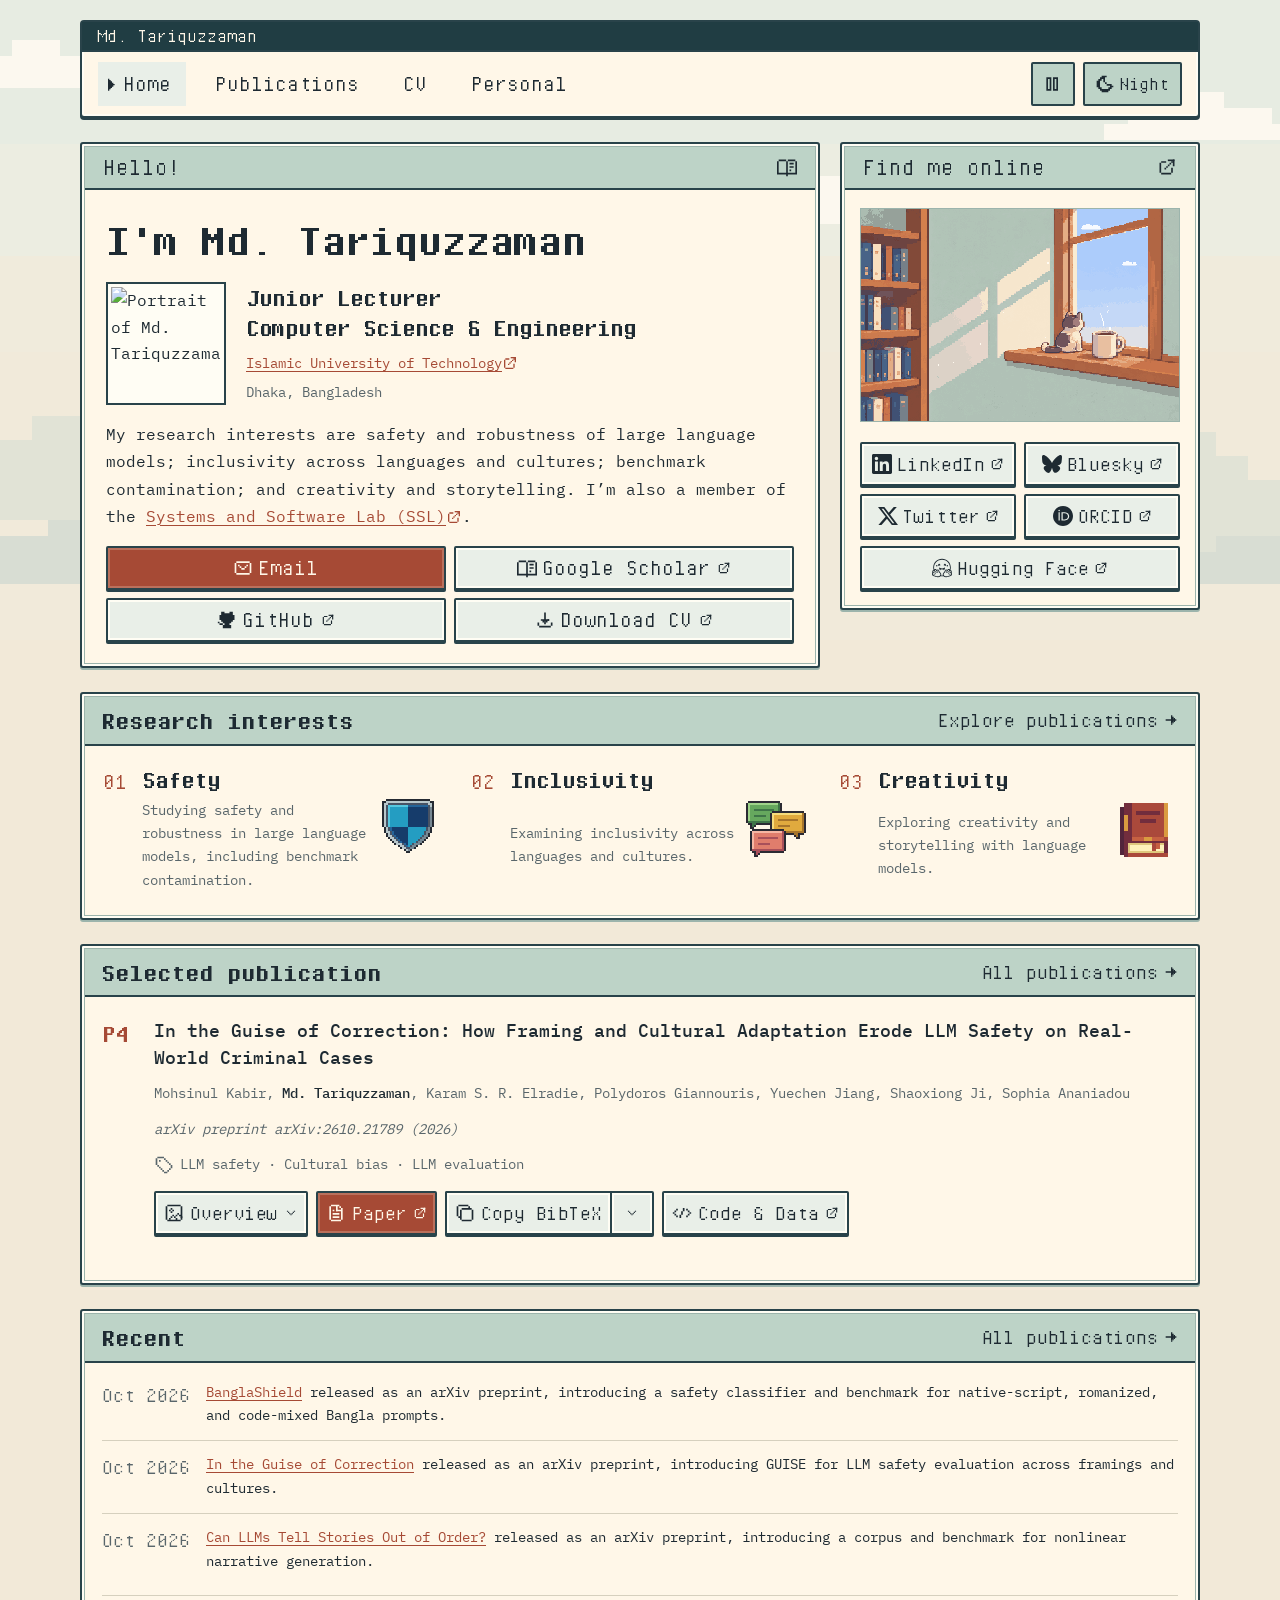
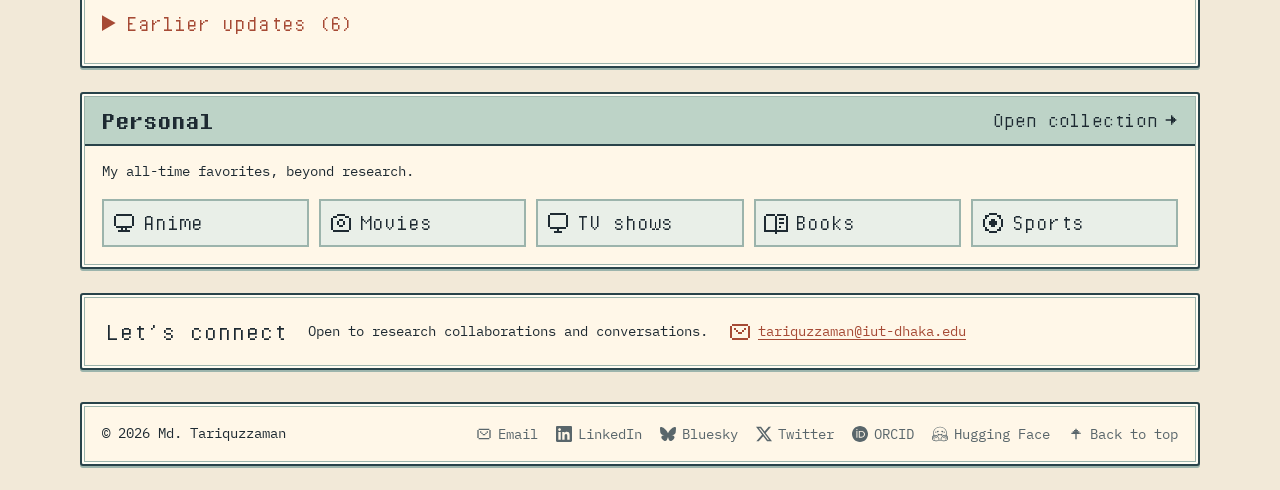
==== commit 4a9335ea: "design upgrades" ====
--- a/index.html
+++ b/index.html
@@ -1,4 +1,4 @@
-<!doctype html><html lang="en"><head><meta charset="utf-8"><meta name="viewport" content="width=device-width,initial-scale=1"><script>try{const theme=localStorage.getItem("tariq-theme");if(theme==="light"||theme==="dark")document.documentElement.dataset.theme=theme;}catch(_){}</script><title>Md. Tariquzzaman - Junior Lecturer at IUT</title><meta name="description" content="Safety and robustness of large language models; inclusivity across languages and cultures; benchmark contamination; creativity and storytelling — research by Md. Tariquzzaman, Junior Lecturer at IUT."><meta name="robots" content="index,follow"><meta name="google-site-verification" content="boT_CMjz6ow5mcyZhAbCVE0JK2v9CAJwCu424PfT1U0"><meta name="msvalidate.01" content="E9CE5F8AA8FFFD3C486CAF3DAAAACB56"><meta name="theme-color" content="#f2e9d8" media="(prefers-color-scheme: light)"><meta name="theme-color" content="#181d30" media="(prefers-color-scheme: dark)"><link rel="canonical" href="https://mdtariquzzaman.github.io/"><meta property="og:type" content="website"><meta property="og:title" content="Md. Tariquzzaman - Junior Lecturer at IUT"><meta property="og:description" content="Safety and robustness of large language models; inclusivity across languages and cultures; benchmark contamination; creativity and storytelling — research by Md. Tariquzzaman, Junior Lecturer at IUT."><meta property="og:url" content="https://mdtariquzzaman.github.io/"><meta property="og:image" content="https://mdtariquzzaman.github.io/profile.jpg"><meta property="og:image:alt" content="Md. Tariquzzaman"><meta name="twitter:card" content="summary"><meta name="twitter:site" content="@mdtariquzzaman_"><meta name="twitter:creator" content="@mdtariquzzaman_"><meta name="twitter:title" content="Md. Tariquzzaman - Junior Lecturer at IUT"><meta name="twitter:description" content="Safety and robustness of large language models; inclusivity across languages and cultures; benchmark contamination; creativity and storytelling — research by Md. Tariquzzaman, Junior Lecturer at IUT."><meta name="twitter:image" content="https://mdtariquzzaman.github.io/profile.jpg"><link rel="icon" href="assets/favicon.svg" type="image/svg+xml"><link rel="stylesheet" href="assets/style.css?v=20261102selected"><link rel="stylesheet" href="assets/interactions.css?v=20261102selected"><script type="application/ld+json">{"@context":"https://schema.org","@type":"Person","@id":"https://mdtariquzzaman.github.io/#person","name":"Md. Tariquzzaman","alternateName":["Tariquzzaman","Md Tariquzzaman","Tariquzzaman Md"],"jobTitle":"Junior Lecturer","url":"https://mdtariquzzaman.github.io/","image":"https://mdtariquzzaman.github.io/profile.jpg","affiliation":{"@type":"CollegeOrUniversity","name":"Islamic University of Technology","url":"https://www.iutoic-dhaka.edu/"},"memberOf":{"@type":"ResearchOrganization","name":"Systems and Software Lab","url":"https://cse.iutoic-dhaka.edu/ssl"},"alumniOf":{"@type":"CollegeOrUniversity","name":"Islamic University of Technology"},"knowsAbout":["Safety","Inclusivity","Creativity"],"sameAs":["https://scholar.google.com/citations?user=LWB_NzwAAAAJ","https://github.com/mdtariquzzaman","https://www.linkedin.com/in/md-tariquzzaman/","https://bsky.app/profile/mdtariquzzaman.bsky.social","https://x.com/mdtariquzzaman_","https://orcid.org/0009-0002-3322-8741","https://huggingface.co/md-tariquzzaman"]}</script></head><body class="page-index"><a class="skip-link" href="#main">Skip to content</a><header class="site-header"><div class="header-title-strip"><span class="header-title">Md. Tariquzzaman</span><div class="header-controls"><button class="motion-toggle motion-toggle-mobile" type="button" aria-pressed="false" aria-label="Pause animations" title="Pause animations"><svg class="icon icon-pause" viewBox="0 0 24 24" width="18" height="18" fill="currentColor" aria-hidden="true" focusable="false"><path d="M10 20H4V4h6v16Zm8-16v16h-6V4h6Zm-4 2v12h2V6h-2ZM6 18h2V6H6v12Z"/></svg><svg class="icon icon-play" viewBox="0 0 24 24" width="18" height="18" fill="currentColor" aria-hidden="true" focusable="false"><path d="M15 11h-2V9h2zm0 4h-2v-2h2zm-2 2h-2v-2h2zm0-8h-2V7h2zm-2-2H9V5h2zM9 21H7V3h2zm6-8h2v-2h-2zm-6 4h2v2H9z"/></svg></button><button class="theme-toggle theme-toggle-mobile" type="button" aria-label="Switch to dark theme" title="Switch to dark theme"><span aria-hidden="true">Day / night</span></button></div></div><div class="header-inner"><nav aria-label="Main navigation"><a href="index.html" aria-current="page"><svg class="icon nav-cursor" viewBox="0 0 24 24" width="18" height="18" fill="currentColor" aria-hidden="true" focusable="false"><path d="M6 4h2v2h2v2h2v2h2v2h2v2h-2v2h-2v2h-2v2H8v2H6V4z"/></svg><span>Home</span></a><a href="publications.html"><svg class="icon nav-cursor" viewBox="0 0 24 24" width="18" height="18" fill="currentColor" aria-hidden="true" focusable="false"><path d="M6 4h2v2h2v2h2v2h2v2h2v2h-2v2h-2v2h-2v2H8v2H6V4z"/></svg><span>Publications</span></a><a href="cv.html"><svg class="icon nav-cursor" viewBox="0 0 24 24" width="18" height="18" fill="currentColor" aria-hidden="true" focusable="false"><path d="M6 4h2v2h2v2h2v2h2v2h2v2h-2v2h-2v2h-2v2H8v2H6V4z"/></svg><span>CV</span></a><a href="personal.html"><svg class="icon nav-cursor" viewBox="0 0 24 24" width="18" height="18" fill="currentColor" aria-hidden="true" focusable="false"><path d="M6 4h2v2h2v2h2v2h2v2h2v2h-2v2h-2v2h-2v2H8v2H6V4z"/></svg><span>Personal</span></a></nav><div class="header-tools"><button class="motion-toggle motion-toggle-desktop" type="button" aria-pressed="false" aria-label="Pause animations" title="Pause animations"><svg class="icon icon-pause" viewBox="0 0 24 24" width="18" height="18" fill="currentColor" aria-hidden="true" focusable="false"><path d="M10 20H4V4h6v16Zm8-16v16h-6V4h6Zm-4 2v12h2V6h-2ZM6 18h2V6H6v12Z"/></svg><svg class="icon icon-play" viewBox="0 0 24 24" width="18" height="18" fill="currentColor" aria-hidden="true" focusable="false"><path d="M15 11h-2V9h2zm0 4h-2v-2h2zm-2 2h-2v-2h2zm0-8h-2V7h2zm-2-2H9V5h2zM9 21H7V3h2zm6-8h2v-2h-2zm-6 4h2v2H9z"/></svg></button><button class="theme-toggle theme-toggle-desktop" type="button" aria-label="Switch to dark theme" title="Switch to dark theme"><span aria-hidden="true">Day / night</span></button></div></div></header><div class="site-shell"><main id="main"><section class="introduction" aria-labelledby="intro-title">
+<!doctype html><html lang="en"><head><meta charset="utf-8"><meta name="viewport" content="width=device-width,initial-scale=1"><script>try{const theme=localStorage.getItem("tariq-theme");if(theme==="light"||theme==="dark")document.documentElement.dataset.theme=theme;}catch(_){}</script><title>Md. Tariquzzaman - Junior Lecturer at IUT</title><meta name="description" content="Safety and robustness of large language models; inclusivity across languages and cultures; benchmark contamination; creativity and storytelling — research by Md. Tariquzzaman, Junior Lecturer at IUT."><meta name="robots" content="index,follow"><meta name="google-site-verification" content="boT_CMjz6ow5mcyZhAbCVE0JK2v9CAJwCu424PfT1U0"><meta name="msvalidate.01" content="E9CE5F8AA8FFFD3C486CAF3DAAAACB56"><meta name="theme-color" content="#f2e9d8" media="(prefers-color-scheme: light)"><meta name="theme-color" content="#181d30" media="(prefers-color-scheme: dark)"><link rel="canonical" href="https://mdtariquzzaman.github.io/"><meta property="og:type" content="website"><meta property="og:title" content="Md. Tariquzzaman - Junior Lecturer at IUT"><meta property="og:description" content="Safety and robustness of large language models; inclusivity across languages and cultures; benchmark contamination; creativity and storytelling — research by Md. Tariquzzaman, Junior Lecturer at IUT."><meta property="og:url" content="https://mdtariquzzaman.github.io/"><meta property="og:image" content="https://mdtariquzzaman.github.io/profile.jpg"><meta property="og:image:alt" content="Md. Tariquzzaman"><meta name="twitter:card" content="summary"><meta name="twitter:site" content="@mdtariquzzaman_"><meta name="twitter:creator" content="@mdtariquzzaman_"><meta name="twitter:title" content="Md. Tariquzzaman - Junior Lecturer at IUT"><meta name="twitter:description" content="Safety and robustness of large language models; inclusivity across languages and cultures; benchmark contamination; creativity and storytelling — research by Md. Tariquzzaman, Junior Lecturer at IUT."><meta name="twitter:image" content="https://mdtariquzzaman.github.io/profile.jpg"><link rel="icon" href="assets/favicon.svg" type="image/svg+xml"><link rel="stylesheet" href="assets/style.css?v=20261102noslot"><link rel="stylesheet" href="assets/interactions.css?v=20261102noslot"><script type="application/ld+json">{"@context":"https://schema.org","@type":"Person","@id":"https://mdtariquzzaman.github.io/#person","name":"Md. Tariquzzaman","alternateName":["Tariquzzaman","Md Tariquzzaman","Tariquzzaman Md"],"jobTitle":"Junior Lecturer","url":"https://mdtariquzzaman.github.io/","image":"https://mdtariquzzaman.github.io/profile.jpg","affiliation":{"@type":"CollegeOrUniversity","name":"Islamic University of Technology","url":"https://www.iutoic-dhaka.edu/"},"memberOf":{"@type":"ResearchOrganization","name":"Systems and Software Lab","url":"https://cse.iutoic-dhaka.edu/ssl"},"alumniOf":{"@type":"CollegeOrUniversity","name":"Islamic University of Technology"},"knowsAbout":["Safety","Inclusivity","Creativity"],"sameAs":["https://scholar.google.com/citations?user=LWB_NzwAAAAJ","https://github.com/mdtariquzzaman","https://www.linkedin.com/in/md-tariquzzaman/","https://bsky.app/profile/mdtariquzzaman.bsky.social","https://x.com/mdtariquzzaman_","https://orcid.org/0009-0002-3322-8741","https://huggingface.co/md-tariquzzaman"]}</script></head><body class="page-index"><a class="skip-link" href="#main">Skip to content</a><header class="site-header"><div class="header-title-strip"><span class="header-title">Md. Tariquzzaman</span><div class="header-controls"><button class="motion-toggle motion-toggle-mobile" type="button" aria-pressed="false" aria-label="Pause animations" title="Pause animations"><svg class="icon icon-pause" viewBox="0 0 24 24" width="18" height="18" fill="currentColor" aria-hidden="true" focusable="false"><path d="M10 20H4V4h6v16Zm8-16v16h-6V4h6Zm-4 2v12h2V6h-2ZM6 18h2V6H6v12Z"/></svg><svg class="icon icon-play" viewBox="0 0 24 24" width="18" height="18" fill="currentColor" aria-hidden="true" focusable="false"><path d="M15 11h-2V9h2zm0 4h-2v-2h2zm-2 2h-2v-2h2zm0-8h-2V7h2zm-2-2H9V5h2zM9 21H7V3h2zm6-8h2v-2h-2zm-6 4h2v2H9z"/></svg></button><button class="theme-toggle theme-toggle-mobile" type="button" aria-label="Switch to dark theme" title="Switch to dark theme"><span aria-hidden="true">Day / night</span></button></div></div><div class="header-inner"><nav aria-label="Main navigation"><a href="index.html" aria-current="page"><svg class="icon nav-cursor" viewBox="0 0 24 24" width="18" height="18" fill="currentColor" aria-hidden="true" focusable="false"><path d="M6 4h2v2h2v2h2v2h2v2h2v2h-2v2h-2v2h-2v2H8v2H6V4z"/></svg><span>Home</span></a><a href="publications.html"><svg class="icon nav-cursor" viewBox="0 0 24 24" width="18" height="18" fill="currentColor" aria-hidden="true" focusable="false"><path d="M6 4h2v2h2v2h2v2h2v2h2v2h-2v2h-2v2h-2v2H8v2H6V4z"/></svg><span>Publications</span></a><a href="cv.html"><svg class="icon nav-cursor" viewBox="0 0 24 24" width="18" height="18" fill="currentColor" aria-hidden="true" focusable="false"><path d="M6 4h2v2h2v2h2v2h2v2h2v2h-2v2h-2v2h-2v2H8v2H6V4z"/></svg><span>CV</span></a><a href="personal.html"><svg class="icon nav-cursor" viewBox="0 0 24 24" width="18" height="18" fill="currentColor" aria-hidden="true" focusable="false"><path d="M6 4h2v2h2v2h2v2h2v2h2v2h-2v2h-2v2h-2v2H8v2H6V4z"/></svg><span>Personal</span></a></nav><div class="header-tools"><button class="motion-toggle motion-toggle-desktop" type="button" aria-pressed="false" aria-label="Pause animations" title="Pause animations"><svg class="icon icon-pause" viewBox="0 0 24 24" width="18" height="18" fill="currentColor" aria-hidden="true" focusable="false"><path d="M10 20H4V4h6v16Zm8-16v16h-6V4h6Zm-4 2v12h2V6h-2ZM6 18h2V6H6v12Z"/></svg><svg class="icon icon-play" viewBox="0 0 24 24" width="18" height="18" fill="currentColor" aria-hidden="true" focusable="false"><path d="M15 11h-2V9h2zm0 4h-2v-2h2zm-2 2h-2v-2h2zm0-8h-2V7h2zm-2-2H9V5h2zM9 21H7V3h2zm6-8h2v-2h-2zm-6 4h2v2H9z"/></svg></button><button class="theme-toggle theme-toggle-desktop" type="button" aria-label="Switch to dark theme" title="Switch to dark theme"><span aria-hidden="true">Day / night</span></button></div></div></header><div class="site-shell"><main id="main"><section class="introduction" aria-labelledby="intro-title">
   <div class="profile-window">
     <div class="window-title"><span>Hello!</span><svg class="icon" viewBox="0 0 24 24" width="18" height="18" fill="currentColor" aria-hidden="true" focusable="false"><path d="M2 3h9v2H2zM0 19h11v2H0zM13 3h9v2h-9zm0 16h11v2H13zM11 5h2v18h-2zM0 5h2v14H0zm22 0h2v14h-2zm-7 2h5v2h-5zm0 4h5v2h-5zm0 4h2v2h-2z"/></svg></div>
     <div class="profile-body">
@@ -50,4 +50,4 @@
 <section class="section news-section" aria-labelledby="news-title"><div class="section-heading"><h2 id="news-title">Recent</h2><a href="publications.html">All publications<svg class="icon icon-trail" viewBox="0 0 24 24" width="18" height="18" fill="currentColor" aria-hidden="true" focusable="false"><path d="M4 11v2h16v-2zm12 2v2h2v-2zm-2 2v2h2v-2zm-2 2v2h2v-2zm4-6V9h2v2z"/><path d="M14 15V7h2v8zm-2 2V5h2v12z"/></svg></a></div><dl class="news"><div><dt>Oct 2026</dt><dd><a href="publications.html#banglashield">BanglaShield</a> released as an arXiv preprint, introducing a safety classifier and benchmark for native-script, romanized, and code-mixed Bangla prompts.</dd></div><div><dt>Oct 2026</dt><dd><a href="publications.html#guise">In the Guise of Correction</a> released as an arXiv preprint, introducing GUISE for LLM safety evaluation across framings and cultures.</dd></div><div><dt>Oct 2026</dt><dd><a href="publications.html#nonlinear-narrative">Can LLMs Tell Stories Out of Order?</a> released as an arXiv preprint, introducing a corpus and benchmark for nonlinear narrative generation.</dd></div></dl><details class="news-archive"><summary>Earlier updates <span class="archive-count">(6)</span></summary><dl class="news"><div><dt>Mar 2026</dt><dd><a href="publications.html#scenario-bias">Same Claim, Different Judgment</a> accepted to Findings of ACL 2026.</dd></div><div><dt>Oct 2025</dt><dd><a href="publications.html#sign-parameters">Prompting with Sign Parameters</a> accepted at the <a href="https://cv4a11y.github.io/ICCV2025/index.html">CV4A11y</a> workshop at ICCV 2025.</dd></div><div><dt>Dec 2024</dt><dd><a href="publications.html#bda">BDA: Bangla Text Data Augmentation Framework</a> released on arXiv.</dd></div><div><dt>Sep 2024</dt><dd>Joined <a href="https://www.iutoic-dhaka.edu/">IUT</a> as a Junior Lecturer in CSE and started my M.Sc. in CSE.</dd></div><div><dt>Jun 2024</dt><dd>Completed my B.Sc. in CSE at <a href="https://www.iutoic-dhaka.edu/">IUT</a>.</dd></div><div><dt>Dec 2023</dt><dd><a href="publications.html#informal-bangla">A Novel Informal Bangla FastText Embedding</a> received the <a href="https://blp-workshop.github.io/2023/awards">Best Shared Task Paper Award</a> at BLP @ EMNLP 2023.</dd></div></dl></details></section>
 <section class="section personal-teaser" aria-labelledby="personal-title"><div class="section-heading"><h2 id="personal-title">Personal</h2><a href="personal.html">Open collection<svg class="icon icon-trail" viewBox="0 0 24 24" width="18" height="18" fill="currentColor" aria-hidden="true" focusable="false"><path d="M4 11v2h16v-2zm12 2v2h2v-2zm-2 2v2h2v-2zm-2 2v2h2v-2zm4-6V9h2v2z"/><path d="M14 15V7h2v8zm-2 2V5h2v12z"/></svg></a></div><p>My all-time favorites, beyond research.</p><ul class="topic-grid" role="list"><li><a href="personal.html#anime"><svg class="icon" viewBox="0 0 24 24" width="18" height="18" fill="currentColor" aria-hidden="true" focusable="false"><path d="M4 3h16v2H4zM2 5h2v10H2zm2 10h16v2H4zM20 5h2v10h-2zM6 19h12v2H6zm3-2h2v2H9zm4 0h2v2h-2z"/></svg><h3>Anime</h3></a></li><li><a href="personal.html#movies"><svg class="icon" viewBox="0 0 24 24" width="18" height="18" fill="currentColor" aria-hidden="true" focusable="false"><path d="M4 5h4v2H4zm4-2h8v2H8zm8 2h4v2h-4zM2 7h2v12H2zm2 12h16v2H4zM20 7h2v12h-2zM10 8h4v2h-4zm0 6h4v2h-4zm-2-4h2v4H8zm6 0h2v4h-2z"/></svg><h3>Movies</h3></a></li><li><a href="personal.html#tv"><svg class="icon" viewBox="0 0 24 24" width="18" height="18" fill="currentColor" aria-hidden="true" focusable="false"><path d="M4 2h16v2H4zm0 14h16v2H4zM2 4h2v12H2zm18 0h2v12h-2zm-9 14h2v2h-2zm-3 2h8v2H8z"/></svg><h3>TV shows</h3></a></li><li><a href="personal.html#books"><svg class="icon" viewBox="0 0 24 24" width="18" height="18" fill="currentColor" aria-hidden="true" focusable="false"><path d="M2 3h9v2H2zM0 19h11v2H0zM13 3h9v2h-9zm0 16h11v2H13zM11 5h2v18h-2zM0 5h2v14H0zm22 0h2v14h-2zm-7 2h5v2h-5zm0 4h5v2h-5zm0 4h2v2h-2z"/></svg><h3>Books</h3></a></li><li><a href="personal.html#sports"><svg class="icon" viewBox="0 0 24 24" width="18" height="18" fill="currentColor" aria-hidden="true" focusable="false"><path d="M8 2h8v2h4v4h2v8h-2v4h-4v2H8v-2H4v-4H2V8h2V4h4V2zm0 4H6v2H4v8h2v2h2v2h8v-2h2v-2h2V8h-2V6h-2V4H8v2zm2 2h4v2h2v4h-2v2h-4v-2H8v-4h2V8z" fill-rule="evenodd"/></svg><h3>Sports</h3></a></li></ul></section>
 <aside class="contact-note"><span class="eyebrow">Let’s connect</span><p>Open to research collaborations and conversations.</p><a href="mailto:tariquzzaman@iut-dhaka.edu"><svg class="icon" viewBox="0 0 24 24" width="18" height="18" fill="currentColor" aria-hidden="true" focusable="false"><path d="M6 8h2v2H6zm2 2h2v2H8zm10-2h-2v2h2zm-2 2h-2v2h2zm-6 2h4v2h-4zM2 6h2v12H2zm18 0h2v12h-2zM4 4h16v2H4zm0 14h16v2H4z"/></svg><span>tariquzzaman@iut-dhaka.edu</span></a></aside>
-</main><footer class="site-footer"><p>© 2026 Md. Tariquzzaman</p><div><a href="mailto:tariquzzaman@iut-dhaka.edu"><svg class="icon footer-icon" viewBox="0 0 24 24" width="18" height="18" fill="currentColor" aria-hidden="true" focusable="false"><path d="M6 8h2v2H6zm2 2h2v2H8zm10-2h-2v2h2zm-2 2h-2v2h2zm-6 2h4v2h-4zM2 6h2v12H2zm18 0h2v12h-2zM4 4h16v2H4zm0 14h16v2H4z"/></svg><span>Email</span></a><a href="https://www.linkedin.com/in/md-tariquzzaman/"><svg class="icon footer-icon" viewBox="0 0 24 24" width="18" height="18" fill="currentColor" aria-hidden="true" focusable="false"><path d="M20.447 20.452h-3.554v-5.569c0-1.328-.027-3.037-1.852-3.037-1.853 0-2.136 1.445-2.136 2.939v5.667H9.351V9h3.414v1.561h.046c.477-.9 1.637-1.85 3.37-1.85 3.601 0 4.267 2.37 4.267 5.455v6.286zM5.337 7.433c-1.144 0-2.063-.926-2.063-2.065 0-1.138.92-2.063 2.063-2.063 1.14 0 2.064.925 2.064 2.063 0 1.139-.925 2.065-2.064 2.065zm1.782 13.019H3.555V9h3.564v11.452zM22.225 0H1.771C.792 0 0 .774 0 1.729v20.542C0 23.227.792 24 1.771 24h20.451C23.2 24 24 23.227 24 22.271V1.729C24 .774 23.2 0 22.222 0h.003z"/></svg><span>LinkedIn</span></a><a href="https://bsky.app/profile/mdtariquzzaman.bsky.social"><svg class="icon footer-icon" viewBox="0 0 24 24" width="18" height="18" fill="currentColor" aria-hidden="true" focusable="false"><path d="M12 10.8c-1.087-2.114-4.046-6.053-6.798-7.995C2.566.944 1.561 1.266.902 1.565.139 1.908 0 3.08 0 3.768c0 .69.378 5.65.624 6.479.815 2.736 3.713 3.66 6.383 3.364.136-.02.275-.039.415-.056-.138.022-.276.04-.415.056-3.912.58-7.387 2.005-2.83 7.078 5.013 5.19 6.87-1.113 7.823-4.308.953 3.195 2.05 9.271 7.733 4.308 4.267-4.308 1.172-6.498-2.74-7.078a8.741 8.741 0 0 1-.415-.056c.14.017.279.036.415.056 2.67.297 5.568-.628 6.383-3.364.246-.828.624-5.79.624-6.478 0-.69-.139-1.861-.902-2.206-.659-.298-1.664-.62-4.3 1.24C16.046 4.748 13.087 8.687 12 10.8Z"/></svg><span>Bluesky</span></a><a href="https://x.com/mdtariquzzaman_"><svg class="icon footer-icon" viewBox="0 0 24 24" width="18" height="18" fill="currentColor" aria-hidden="true" focusable="false"><path d="M18.901 1.153h3.68l-8.04 9.19L24 22.846h-7.406l-5.8-7.584-6.638 7.584H.474l8.6-9.83L0 1.154h7.594l5.243 6.932ZM17.61 20.644h2.039L6.486 3.24H4.298Z"/></svg><span>Twitter</span></a><a href="https://orcid.org/0009-0002-3322-8741"><svg class="icon footer-icon" viewBox="0 0 24 24" width="18" height="18" fill="currentColor" aria-hidden="true" focusable="false"><path d="M12 0C5.372 0 0 5.372 0 12s5.372 12 12 12 12-5.372 12-12S18.628 0 12 0zM7.369 4.378c.525 0 .947.431.947.947s-.422.947-.947.947a.95.95 0 0 1-.947-.947c0-.525.422-.947.947-.947zm-.722 3.038h1.444v10.041H6.647V7.416zm3.562 0h3.9c3.712 0 5.344 2.653 5.344 5.025 0 2.578-2.016 5.025-5.325 5.025h-3.919V7.416zm1.444 1.303v7.444h2.297c3.272 0 4.022-2.484 4.022-3.722 0-2.016-1.284-3.722-4.097-3.722h-2.222z"/></svg><span>ORCID</span></a><a href="https://huggingface.co/md-tariquzzaman"><svg class="icon footer-icon" viewBox="0 0 24 24" width="18" height="18" fill="currentColor" aria-hidden="true" focusable="false"><path d="M1.4446 11.5059c0 1.1021.1673 2.1585.4847 3.1563-.0378-.0028-.0691-.0058-.1058-.0058-.4209 0-.8015.16-1.0704.4512-.3454.3737-.4984.8335-.4316 1.293a1.576 1.576 0 0 0 .2148.5978c-.2319.1864-.4018.4456-.4844.7578-.0646.2448-.131.7543.2149 1.2794a1.4552 1.4552 0 0 0-.0625.1055c-.208.3923-.2207.8372-.0371 1.25.2783.6258.9696 1.1175 2.3126 1.6467.8356.3292 1.5988.5411 1.6056.543 1.1046.2847 2.104.4277 2.969.4277 1.4173 0 2.4754-.3849 3.1525-1.1446 1.538.2651 2.791.1403 3.592.006.6773.7555 1.7332 1.1387 3.1467 1.1387.8649 0 1.8643-.143 2.969-.4278.0068-.0019.77-.2138 1.6056-.543 1.343-.5292 2.0343-1.0208 2.3126-1.6466.1836-.4129.171-.8577-.037-1.25a1.4685 1.4685 0 0 0-.0626-.1056c.346-.525.2795-1.0346.2149-1.2793-.0826-.3122-.2525-.5714-.4844-.7579.11-.1816.1831-.3788.2148-.5977.0669-.4595-.0862-.9193-.4316-1.293-.2688-.2913-.6495-.4513-1.0704-.4513-.0209 0-.0376.0008-.0588.0018.3162-.9966.4846-2.0518.4846-3.1523 0-5.807-4.7362-10.5144-10.5789-10.5144-5.8426 0-10.5788 4.7073-10.5788 10.5144Zm10.5788-9.4831c5.2727 0 9.5476 4.246 9.5476 9.483a9.4201 9.4201 0 0 1-.2696 2.2365c-.0039-.0047-.0079-.011-.0117-.0156-.274-.3255-.6679-.5059-1.1075-.5059-.352 0-.714.1155-1.0763.3438-.2403.1517-.5058.422-.7793.7598-.2534-.3492-.608-.5832-1.0137-.6465a1.5174 1.5174 0 0 0-.2344-.0176c-.9263 0-1.4828.7993-1.6935 1.5177-.1046.2426-.6065 1.3482-1.3614 2.0978-1.1681 1.1601-1.4458 2.3534-.8396 3.6382-.843.1029-1.5836.0927-2.365-.006.5906-1.212.3626-2.4388-.8426-3.6322-.755-.7496-1.2568-1.8552-1.3614-2.0978-.2107-.7184-.7673-1.5177-1.6935-1.5177-.078 0-.1568.0054-.2344.0176-.4057.0633-.7604.2973-1.0137.6465-.2735-.3379-.539-.6081-.7794-.7598-.3622-.2283-.7243-.3438-1.0762-.3438-.4266 0-.8094.171-1.0821.4786a9.4208 9.4208 0 0 1-.2598-2.1936c0-5.237 4.2749-9.483 9.5475-9.483zM8.6443 7.0036c-.4838.0043-.9503.2667-1.1934.7227-.3536.6633-.1006 1.4873.5645 1.84.351.1862.4883-.5261.836-.6485.3107-.1095.841.399 1.0078.086.3536-.6634.1025-1.4874-.5625-1.84a1.3659 1.3659 0 0 0-.6524-.1602Zm6.8403 0c-.2199-.002-.4426.05-.6504.1602-.665.3526-.9181 1.1766-.5645 1.84.1669.313.6971-.1955 1.0079-.086.3476.1224.4867.8347.838.6485.6649-.3527.916-1.1767.5624-1.84-.243-.456-.7096-.7184-1.1934-.7227Zm-9.7565 1.418a.8768.8768 0 0 0-.877.877c0 .4846.3925.877.877.877a.8768.8768 0 0 0 .877-.877.8768.8768 0 0 0-.877-.877zm12.6434 0c-.4845 0-.879.3925-.879.877 0 .4846.3945.877.879.877a.8768.8768 0 0 0 .877-.877.8768.8768 0 0 0-.877-.877zM8.7927 11.459c-.179-.003-.2793.1107-.2793.416 0 .8097.3874 2.125 1.4279 2.924.207-.7123 1.3453-1.2832 1.5079-1.2012.2315.1167.2191.4417.6074.7266.3884-.285.374-.6098.6056-.7266.1627-.082 1.3009.4889 1.5079 1.2012 1.0404-.799 1.4278-2.1144 1.4278-2.924 0-1.2212-1.583.6402-3.5413.6485-1.4686-.0061-2.7266-1.0558-3.2639-1.0645zM4.312 14.4768c.5792.365 1.6964 2.2751 2.1056 3.0177.1371.2488.371.3536.582.3536.4188 0 .7465-.4138.0391-.9395-1.0636-.791-.6914-2.0846-.1836-2.1642a.4302.4302 0 0 1 .0664-.004c.4616 0 .666.7892.666.7892s.5959 1.4898 1.6213 2.508c.942.9356 1.062 1.703.4961 2.6661-.0164-.004-.0159.0236-.1484.2149-.1853.2673-.4322.4688-.7188.6152-.5062.2269-1.1397.2696-1.7833.2696-1.037 0-2.1017-.1824-2.6975-.336-.0293-.0075-3.6505-.9567-3.1916-1.8224.0771-.1454.2033-.2031.3633-.2031.6463 0 1.823.9551 2.3283.9551.113 0 .196-.0865.2285-.2031.2249-.8045-3.2787-1.0522-2.9846-2.1642.0519-.1967.193-.2757.3907-.2754.854 0 2.7704 1.4923 3.172 1.4923.0307 0 .0525-.0085.0645-.0274.2012-.3227.1096-.5865-1.3087-1.4395-1.4182-.8533-2.4315-1.329-1.8653-1.9416.0651-.0707.1574-.1015.2695-.1015.8611.0002 2.8948 1.84 2.8948 1.84s.5487.5683.8809.5683c.0762 0 .1416-.0315.1855-.1054.2355-.3946-2.1858-2.2183-2.3224-2.971-.0926-.51.0641-.7676.3555-.7676-.0006.008.1701-.0285.4942.1759zm16.2257.5918c-.1366.7526-2.5579 2.5764-2.3224 2.9709.044.074.1092.1055.1855.1055.3321 0 .881-.5684.881-.5684s2.0336-1.8397 2.8947-1.84c.1121 0 .2044.0308.2695.1016.5662.6125-.447 1.0882-1.8653 1.9415-1.4183.853-1.51 1.1168-1.3087 1.4396.012.0188.0337.0273.0644.0273.4016 0 2.3181-1.4923 3.1721-1.4923.1977-.0002.3388.0787.3907.2754.294 1.112-3.2095 1.3597-2.9846 2.1642.0325.1166.1156.2032.2285.2032.5054 0 1.682-.9552 2.3283-.9552.16 0 .2862.0577.3633.2032.459.8656-3.1623 1.8149-3.1916 1.8224-.5958.1535-1.6605.336-2.6975.336-.6351 0-1.261-.0409-1.7638-.2599-.2949-.1472-.5488-.3516-.7383-.625-.0411-.0682-.1026-.1476-.1426-.205-.5726-.9679-.455-1.7371.4903-2.676 1.0254-1.0182 1.6212-2.508 1.6212-2.508s.2044-.7891.666-.7891a.4318.4318 0 0 1 .0665.0039c.5078.0796.88 1.3732-.1836 2.1642-.7074.5257-.3797.9395.039.9395.211 0 .445-.1047.5821-.3535.4092-.7426 1.5264-2.6527 2.1056-3.0178.5588-.3524.99-.1816.8497.5918z"/></svg><span>Hugging Face</span></a><a href="#main"><svg class="icon footer-icon" viewBox="0 0 24 24" width="18" height="18" fill="currentColor" aria-hidden="true" focusable="false"><path d="M11 20h2V4h-2zm2-12h2V6h-2zm2 2h2V8h-2zm2 2h2v-2h-2zm-6-4H9V6h2z"/><path d="M15 10H7V8h8zm2 2H5v-2h12z"/></svg><span>Back to top</span></a></div></footer></div><script src="assets/app.js?v=20261102selected"></script><script src="assets/scenes.js?v=20261102selected"></script></body></html>+</main><footer class="site-footer"><p>© 2026 Md. Tariquzzaman</p><div><a href="mailto:tariquzzaman@iut-dhaka.edu"><svg class="icon footer-icon" viewBox="0 0 24 24" width="18" height="18" fill="currentColor" aria-hidden="true" focusable="false"><path d="M6 8h2v2H6zm2 2h2v2H8zm10-2h-2v2h2zm-2 2h-2v2h2zm-6 2h4v2h-4zM2 6h2v12H2zm18 0h2v12h-2zM4 4h16v2H4zm0 14h16v2H4z"/></svg><span>Email</span></a><a href="https://www.linkedin.com/in/md-tariquzzaman/"><svg class="icon footer-icon" viewBox="0 0 24 24" width="18" height="18" fill="currentColor" aria-hidden="true" focusable="false"><path d="M20.447 20.452h-3.554v-5.569c0-1.328-.027-3.037-1.852-3.037-1.853 0-2.136 1.445-2.136 2.939v5.667H9.351V9h3.414v1.561h.046c.477-.9 1.637-1.85 3.37-1.85 3.601 0 4.267 2.37 4.267 5.455v6.286zM5.337 7.433c-1.144 0-2.063-.926-2.063-2.065 0-1.138.92-2.063 2.063-2.063 1.14 0 2.064.925 2.064 2.063 0 1.139-.925 2.065-2.064 2.065zm1.782 13.019H3.555V9h3.564v11.452zM22.225 0H1.771C.792 0 0 .774 0 1.729v20.542C0 23.227.792 24 1.771 24h20.451C23.2 24 24 23.227 24 22.271V1.729C24 .774 23.2 0 22.222 0h.003z"/></svg><span>LinkedIn</span></a><a href="https://bsky.app/profile/mdtariquzzaman.bsky.social"><svg class="icon footer-icon" viewBox="0 0 24 24" width="18" height="18" fill="currentColor" aria-hidden="true" focusable="false"><path d="M12 10.8c-1.087-2.114-4.046-6.053-6.798-7.995C2.566.944 1.561 1.266.902 1.565.139 1.908 0 3.08 0 3.768c0 .69.378 5.65.624 6.479.815 2.736 3.713 3.66 6.383 3.364.136-.02.275-.039.415-.056-.138.022-.276.04-.415.056-3.912.58-7.387 2.005-2.83 7.078 5.013 5.19 6.87-1.113 7.823-4.308.953 3.195 2.05 9.271 7.733 4.308 4.267-4.308 1.172-6.498-2.74-7.078a8.741 8.741 0 0 1-.415-.056c.14.017.279.036.415.056 2.67.297 5.568-.628 6.383-3.364.246-.828.624-5.79.624-6.478 0-.69-.139-1.861-.902-2.206-.659-.298-1.664-.62-4.3 1.24C16.046 4.748 13.087 8.687 12 10.8Z"/></svg><span>Bluesky</span></a><a href="https://x.com/mdtariquzzaman_"><svg class="icon footer-icon" viewBox="0 0 24 24" width="18" height="18" fill="currentColor" aria-hidden="true" focusable="false"><path d="M18.901 1.153h3.68l-8.04 9.19L24 22.846h-7.406l-5.8-7.584-6.638 7.584H.474l8.6-9.83L0 1.154h7.594l5.243 6.932ZM17.61 20.644h2.039L6.486 3.24H4.298Z"/></svg><span>Twitter</span></a><a href="https://orcid.org/0009-0002-3322-8741"><svg class="icon footer-icon" viewBox="0 0 24 24" width="18" height="18" fill="currentColor" aria-hidden="true" focusable="false"><path d="M12 0C5.372 0 0 5.372 0 12s5.372 12 12 12 12-5.372 12-12S18.628 0 12 0zM7.369 4.378c.525 0 .947.431.947.947s-.422.947-.947.947a.95.95 0 0 1-.947-.947c0-.525.422-.947.947-.947zm-.722 3.038h1.444v10.041H6.647V7.416zm3.562 0h3.9c3.712 0 5.344 2.653 5.344 5.025 0 2.578-2.016 5.025-5.325 5.025h-3.919V7.416zm1.444 1.303v7.444h2.297c3.272 0 4.022-2.484 4.022-3.722 0-2.016-1.284-3.722-4.097-3.722h-2.222z"/></svg><span>ORCID</span></a><a href="https://huggingface.co/md-tariquzzaman"><svg class="icon footer-icon" viewBox="0 0 24 24" width="18" height="18" fill="currentColor" aria-hidden="true" focusable="false"><path d="M1.4446 11.5059c0 1.1021.1673 2.1585.4847 3.1563-.0378-.0028-.0691-.0058-.1058-.0058-.4209 0-.8015.16-1.0704.4512-.3454.3737-.4984.8335-.4316 1.293a1.576 1.576 0 0 0 .2148.5978c-.2319.1864-.4018.4456-.4844.7578-.0646.2448-.131.7543.2149 1.2794a1.4552 1.4552 0 0 0-.0625.1055c-.208.3923-.2207.8372-.0371 1.25.2783.6258.9696 1.1175 2.3126 1.6467.8356.3292 1.5988.5411 1.6056.543 1.1046.2847 2.104.4277 2.969.4277 1.4173 0 2.4754-.3849 3.1525-1.1446 1.538.2651 2.791.1403 3.592.006.6773.7555 1.7332 1.1387 3.1467 1.1387.8649 0 1.8643-.143 2.969-.4278.0068-.0019.77-.2138 1.6056-.543 1.343-.5292 2.0343-1.0208 2.3126-1.6466.1836-.4129.171-.8577-.037-1.25a1.4685 1.4685 0 0 0-.0626-.1056c.346-.525.2795-1.0346.2149-1.2793-.0826-.3122-.2525-.5714-.4844-.7579.11-.1816.1831-.3788.2148-.5977.0669-.4595-.0862-.9193-.4316-1.293-.2688-.2913-.6495-.4513-1.0704-.4513-.0209 0-.0376.0008-.0588.0018.3162-.9966.4846-2.0518.4846-3.1523 0-5.807-4.7362-10.5144-10.5789-10.5144-5.8426 0-10.5788 4.7073-10.5788 10.5144Zm10.5788-9.4831c5.2727 0 9.5476 4.246 9.5476 9.483a9.4201 9.4201 0 0 1-.2696 2.2365c-.0039-.0047-.0079-.011-.0117-.0156-.274-.3255-.6679-.5059-1.1075-.5059-.352 0-.714.1155-1.0763.3438-.2403.1517-.5058.422-.7793.7598-.2534-.3492-.608-.5832-1.0137-.6465a1.5174 1.5174 0 0 0-.2344-.0176c-.9263 0-1.4828.7993-1.6935 1.5177-.1046.2426-.6065 1.3482-1.3614 2.0978-1.1681 1.1601-1.4458 2.3534-.8396 3.6382-.843.1029-1.5836.0927-2.365-.006.5906-1.212.3626-2.4388-.8426-3.6322-.755-.7496-1.2568-1.8552-1.3614-2.0978-.2107-.7184-.7673-1.5177-1.6935-1.5177-.078 0-.1568.0054-.2344.0176-.4057.0633-.7604.2973-1.0137.6465-.2735-.3379-.539-.6081-.7794-.7598-.3622-.2283-.7243-.3438-1.0762-.3438-.4266 0-.8094.171-1.0821.4786a9.4208 9.4208 0 0 1-.2598-2.1936c0-5.237 4.2749-9.483 9.5475-9.483zM8.6443 7.0036c-.4838.0043-.9503.2667-1.1934.7227-.3536.6633-.1006 1.4873.5645 1.84.351.1862.4883-.5261.836-.6485.3107-.1095.841.399 1.0078.086.3536-.6634.1025-1.4874-.5625-1.84a1.3659 1.3659 0 0 0-.6524-.1602Zm6.8403 0c-.2199-.002-.4426.05-.6504.1602-.665.3526-.9181 1.1766-.5645 1.84.1669.313.6971-.1955 1.0079-.086.3476.1224.4867.8347.838.6485.6649-.3527.916-1.1767.5624-1.84-.243-.456-.7096-.7184-1.1934-.7227Zm-9.7565 1.418a.8768.8768 0 0 0-.877.877c0 .4846.3925.877.877.877a.8768.8768 0 0 0 .877-.877.8768.8768 0 0 0-.877-.877zm12.6434 0c-.4845 0-.879.3925-.879.877 0 .4846.3945.877.879.877a.8768.8768 0 0 0 .877-.877.8768.8768 0 0 0-.877-.877zM8.7927 11.459c-.179-.003-.2793.1107-.2793.416 0 .8097.3874 2.125 1.4279 2.924.207-.7123 1.3453-1.2832 1.5079-1.2012.2315.1167.2191.4417.6074.7266.3884-.285.374-.6098.6056-.7266.1627-.082 1.3009.4889 1.5079 1.2012 1.0404-.799 1.4278-2.1144 1.4278-2.924 0-1.2212-1.583.6402-3.5413.6485-1.4686-.0061-2.7266-1.0558-3.2639-1.0645zM4.312 14.4768c.5792.365 1.6964 2.2751 2.1056 3.0177.1371.2488.371.3536.582.3536.4188 0 .7465-.4138.0391-.9395-1.0636-.791-.6914-2.0846-.1836-2.1642a.4302.4302 0 0 1 .0664-.004c.4616 0 .666.7892.666.7892s.5959 1.4898 1.6213 2.508c.942.9356 1.062 1.703.4961 2.6661-.0164-.004-.0159.0236-.1484.2149-.1853.2673-.4322.4688-.7188.6152-.5062.2269-1.1397.2696-1.7833.2696-1.037 0-2.1017-.1824-2.6975-.336-.0293-.0075-3.6505-.9567-3.1916-1.8224.0771-.1454.2033-.2031.3633-.2031.6463 0 1.823.9551 2.3283.9551.113 0 .196-.0865.2285-.2031.2249-.8045-3.2787-1.0522-2.9846-2.1642.0519-.1967.193-.2757.3907-.2754.854 0 2.7704 1.4923 3.172 1.4923.0307 0 .0525-.0085.0645-.0274.2012-.3227.1096-.5865-1.3087-1.4395-1.4182-.8533-2.4315-1.329-1.8653-1.9416.0651-.0707.1574-.1015.2695-.1015.8611.0002 2.8948 1.84 2.8948 1.84s.5487.5683.8809.5683c.0762 0 .1416-.0315.1855-.1054.2355-.3946-2.1858-2.2183-2.3224-2.971-.0926-.51.0641-.7676.3555-.7676-.0006.008.1701-.0285.4942.1759zm16.2257.5918c-.1366.7526-2.5579 2.5764-2.3224 2.9709.044.074.1092.1055.1855.1055.3321 0 .881-.5684.881-.5684s2.0336-1.8397 2.8947-1.84c.1121 0 .2044.0308.2695.1016.5662.6125-.447 1.0882-1.8653 1.9415-1.4183.853-1.51 1.1168-1.3087 1.4396.012.0188.0337.0273.0644.0273.4016 0 2.3181-1.4923 3.1721-1.4923.1977-.0002.3388.0787.3907.2754.294 1.112-3.2095 1.3597-2.9846 2.1642.0325.1166.1156.2032.2285.2032.5054 0 1.682-.9552 2.3283-.9552.16 0 .2862.0577.3633.2032.459.8656-3.1623 1.8149-3.1916 1.8224-.5958.1535-1.6605.336-2.6975.336-.6351 0-1.261-.0409-1.7638-.2599-.2949-.1472-.5488-.3516-.7383-.625-.0411-.0682-.1026-.1476-.1426-.205-.5726-.9679-.455-1.7371.4903-2.676 1.0254-1.0182 1.6212-2.508 1.6212-2.508s.2044-.7891.666-.7891a.4318.4318 0 0 1 .0665.0039c.5078.0796.88 1.3732-.1836 2.1642-.7074.5257-.3797.9395.039.9395.211 0 .445-.1047.5821-.3535.4092-.7426 1.5264-2.6527 2.1056-3.0178.5588-.3524.99-.1816.8497.5918z"/></svg><span>Hugging Face</span></a><a href="#main"><svg class="icon footer-icon" viewBox="0 0 24 24" width="18" height="18" fill="currentColor" aria-hidden="true" focusable="false"><path d="M11 20h2V4h-2zm2-12h2V6h-2zm2 2h2V8h-2zm2 2h2v-2h-2zm-6-4H9V6h2z"/><path d="M15 10H7V8h8zm2 2H5v-2h12z"/></svg><span>Back to top</span></a></div></footer></div><script src="assets/app.js?v=20261102noslot"></script><script src="assets/scenes.js?v=20261102noslot"></script></body></html>
--- a/assets/style.css
+++ b/assets/style.css
@@ -153,13 +153,11 @@
 .section-heading>a{display:inline-flex;align-items:center;gap:5px;font-family:var(--pixel);font-size:22px;line-height:1;text-decoration:none;color:var(--title-ink);white-space:nowrap}
 .section-heading>a:hover{text-decoration:underline}
 .interest-grid{display:grid;grid-template-columns:repeat(3,minmax(0,1fr));padding:4px 16px 12px;gap:0 20px}
-.interest-grid>a{position:relative;display:grid;grid-template-columns:28px minmax(0,1fr) 72px;gap:5px 10px;padding:16px 6px 14px;color:var(--ink);text-decoration:none}
+.interest-grid>a{position:relative;display:grid;grid-template-columns:28px minmax(0,1fr) 64px;gap:5px 10px;padding:16px 6px 14px;color:var(--ink);text-decoration:none}
 .interest-grid .index{grid-column:1;grid-row:1/3;color:var(--accent);font-size:24px;line-height:1.3}
 .interest-grid h3{grid-column:2;grid-row:1;font-family:var(--pixel);font-size:26px;line-height:1.1;font-weight:700}
 .interest-grid p{grid-column:2;grid-row:2;font-size:14px;line-height:1.65;color:var(--muted);margin:0}
-.interest-scene{position:relative;grid-column:3;grid-row:1/3;align-self:center;justify-self:end;display:block;width:64px;height:64px;padding:2px;border:2px solid var(--frame-mid);border-radius:3px;background:var(--bg);box-shadow:inset 2px 2px 0 var(--rule);color:var(--frame)}
-.interest-scene>.scene-canvas{inset:2px;width:64px;height:64px}
-.interest-grid>a:hover .interest-scene,.interest-grid>a:focus-visible .interest-scene{border-color:var(--accent)}
+.interest-scene{position:relative;grid-column:3;grid-row:1/3;align-self:center;justify-self:end;display:block;width:64px;height:64px;color:var(--frame)}
 /* Original research sprites share these colors between SVG and live canvas. */
 .interest-scene{--art-talk-edge:#2b2a33;--art-talk-green-light:#9fd38a;--art-talk-green-mid:#66a85e;--art-talk-green-dark:#3f7448;--art-talk-gold-light:#f6dc7c;--art-talk-gold-mid:#e0aa3e;--art-talk-gold-dark:#a7752b;--art-talk-coral-light:#f6b6a2;--art-talk-coral-mid:#e07d6c;--art-talk-coral-dark:#a9505a;--art-metal-edge:#252a32;--art-metal-light:#b8c7cb;--art-metal-mid:#778893;--art-metal-dark:#475365;--art-blue-light:#56c7df;--art-blue-cyan:#249dc2;--art-blue-mid:#24649a;--art-blue-deep:#163c6b;--art-book-edge:#52253b;--art-book-dark:#722d3d;--art-book-cover:#aa493b;--art-book-light:#c66142;--art-book-gold:#da9b40;--art-paper:#fff2bb;--art-paper-shade:#dfc87d}
 html[data-theme=dark] .interest-scene{--art-talk-edge:#151c29;--art-talk-green-light:#8fc282;--art-talk-green-mid:#5e9660;--art-talk-green-dark:#3b6550;--art-talk-gold-light:#e6cc80;--art-talk-gold-mid:#c99a48;--art-talk-gold-dark:#8f6a36;--art-talk-coral-light:#e6a898;--art-talk-coral-mid:#c8766d;--art-talk-coral-dark:#8f4c5c;--art-metal-edge:#151c29;--art-metal-light:#a6b7c9;--art-metal-mid:#718199;--art-metal-dark:#414d68;--art-blue-light:#62bdd4;--art-blue-cyan:#318cae;--art-blue-mid:#305c8c;--art-blue-deep:#203d65;--art-book-edge:#392339;--art-book-dark:#72384c;--art-book-cover:#a8554b;--art-book-light:#c36b54;--art-book-gold:#d3a05a;--art-paper:#f0dfb0;--art-paper-shade:#c6af7d}
